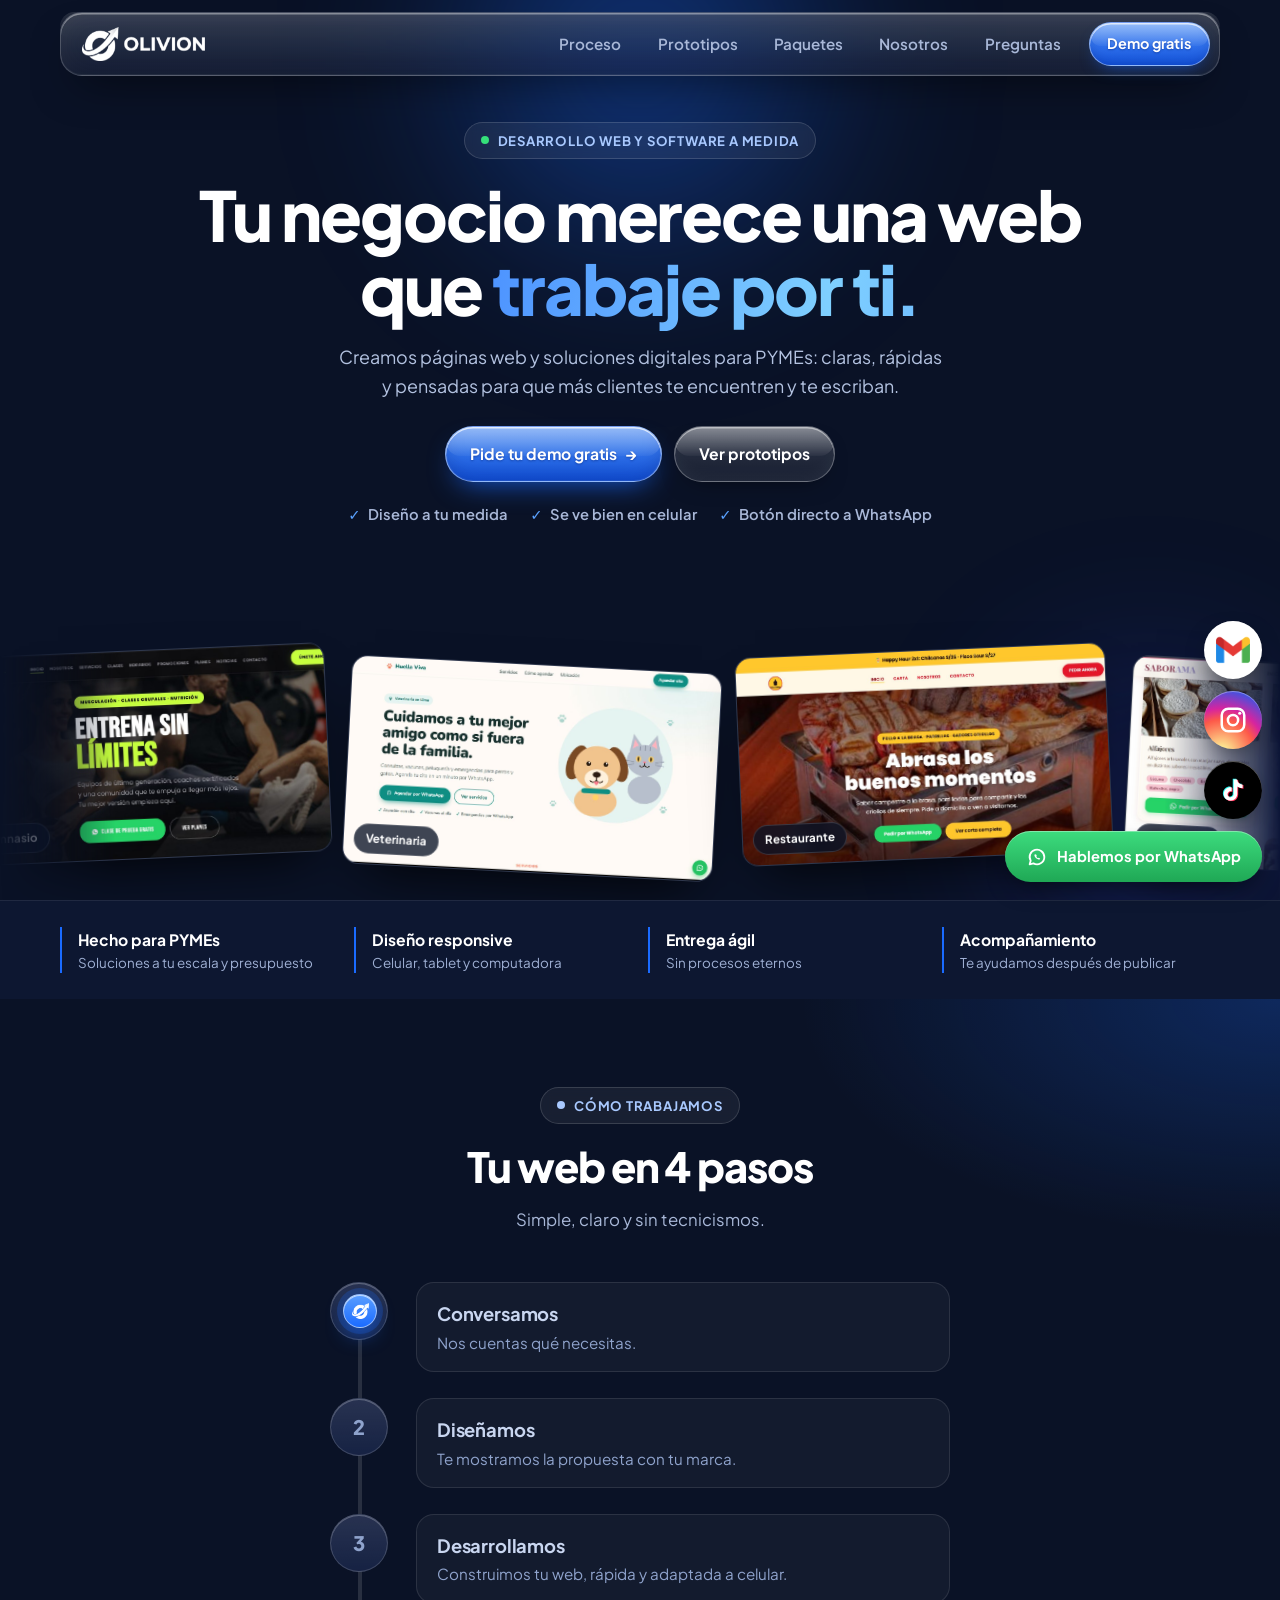
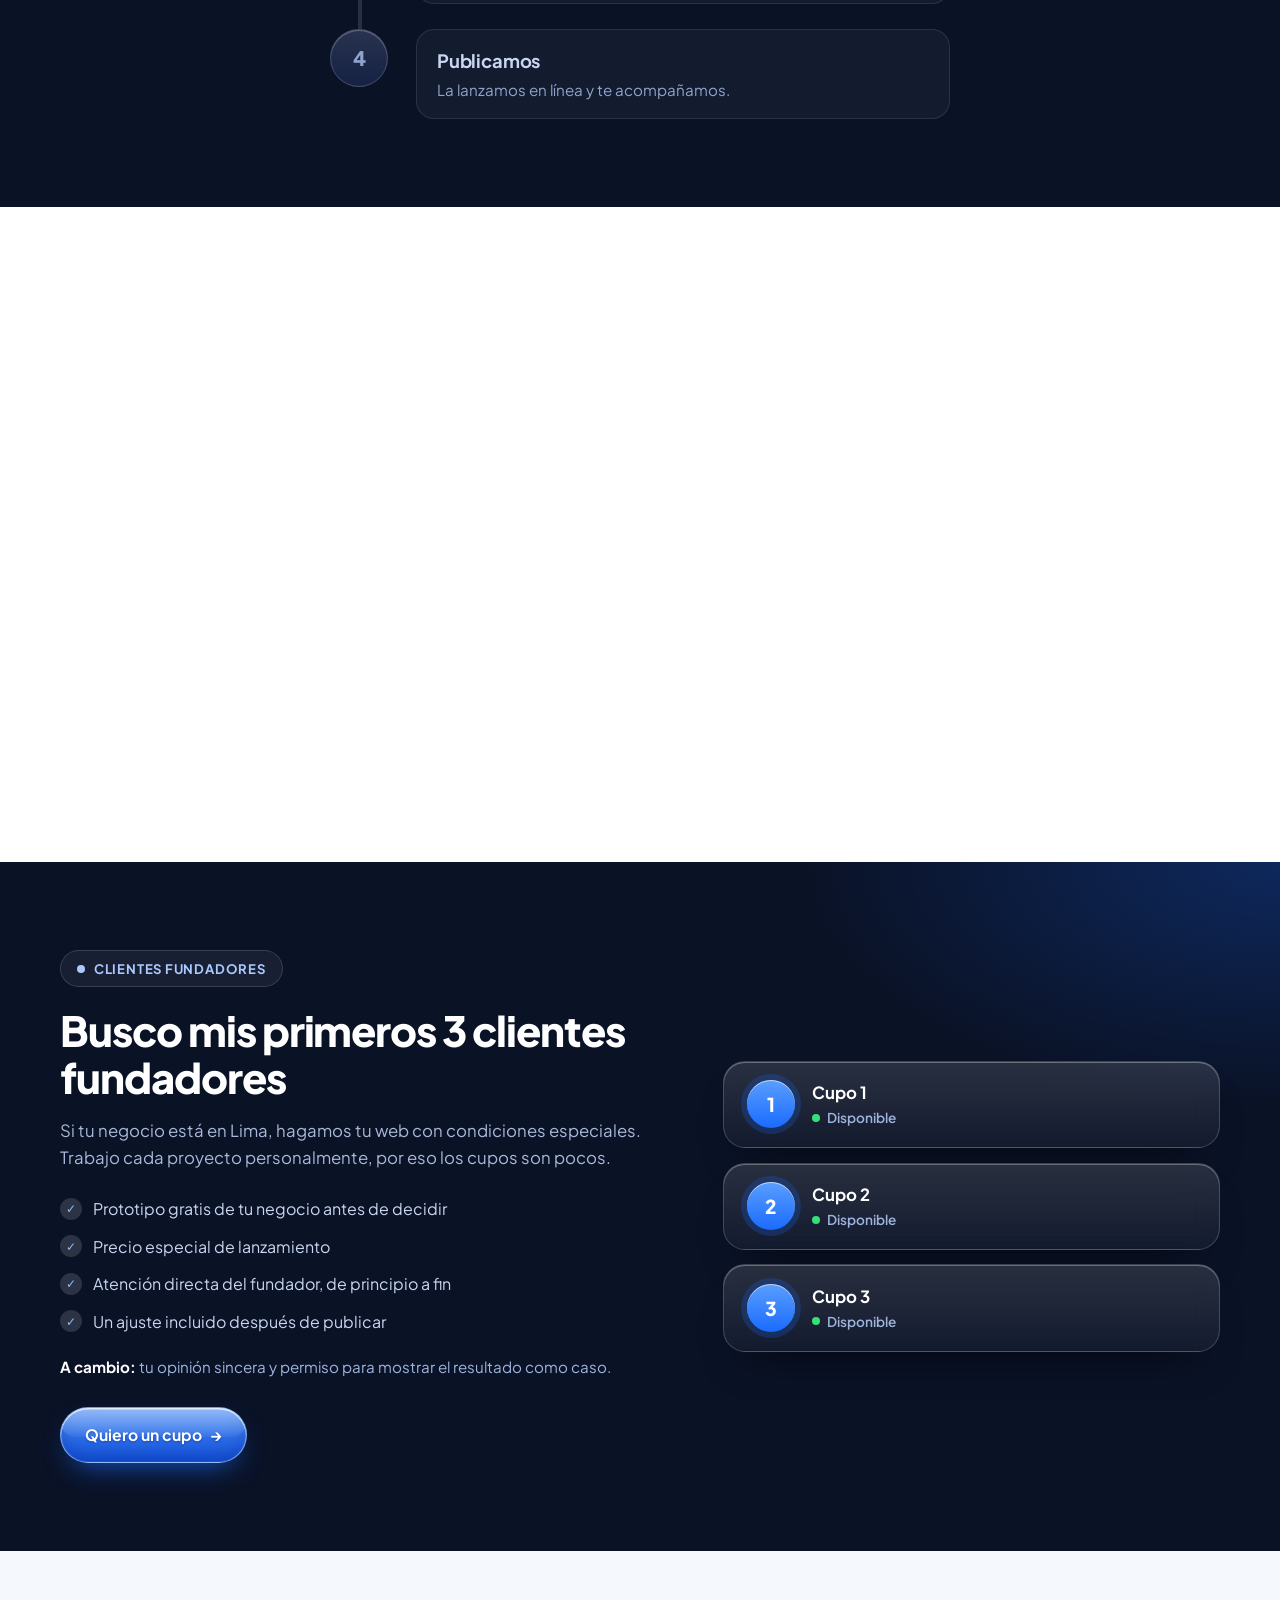
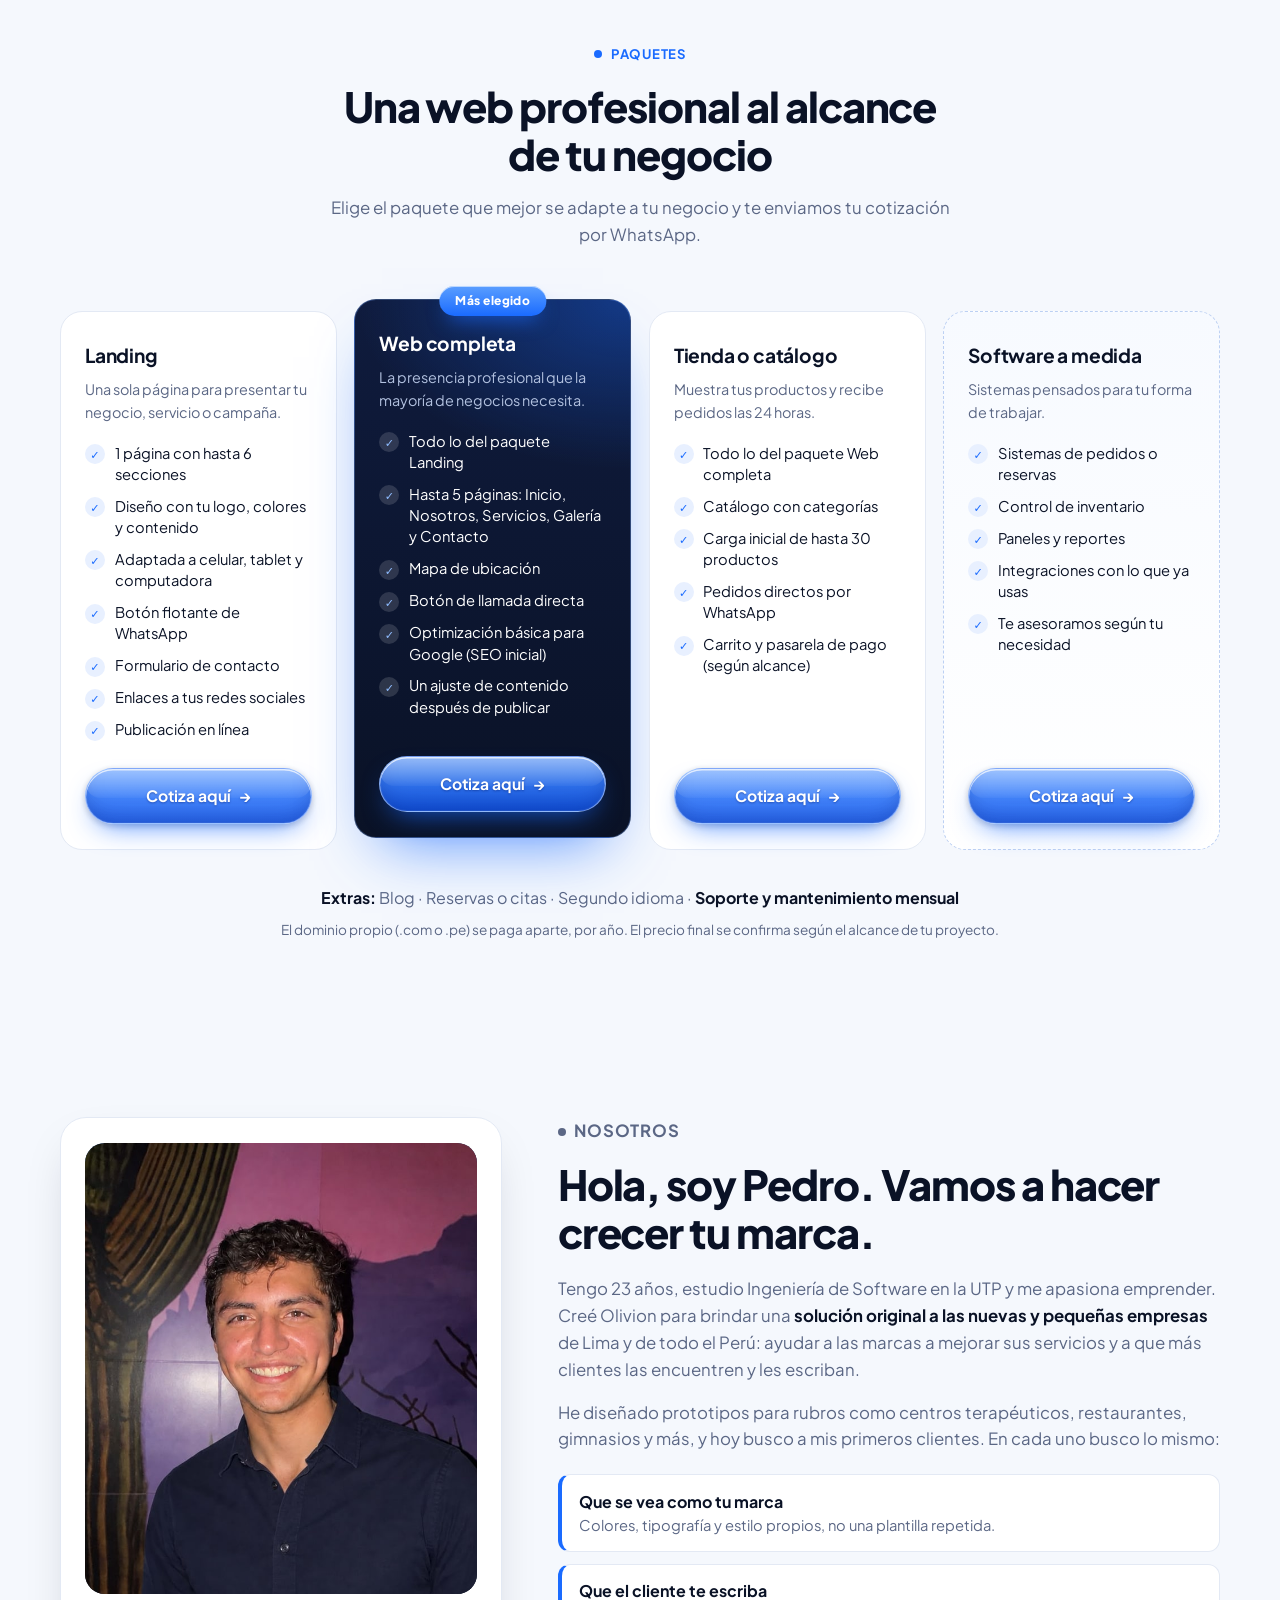
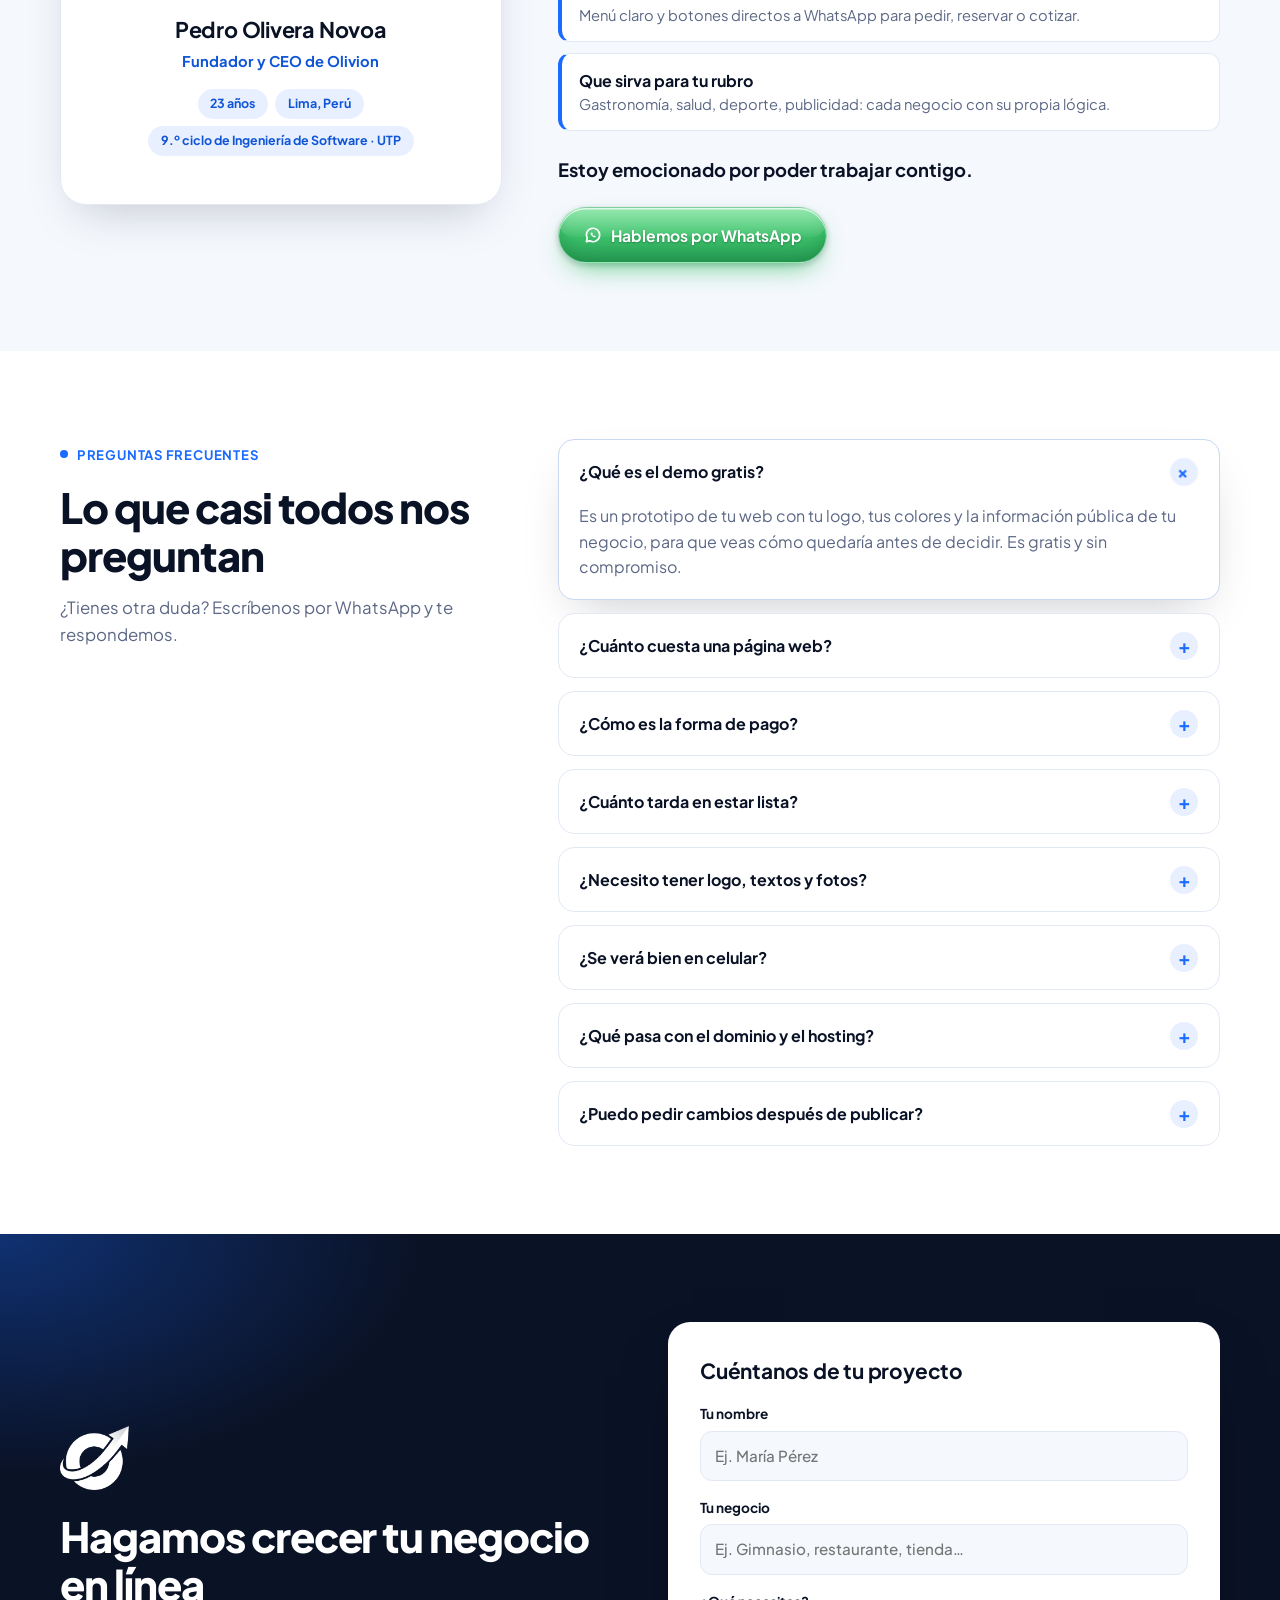
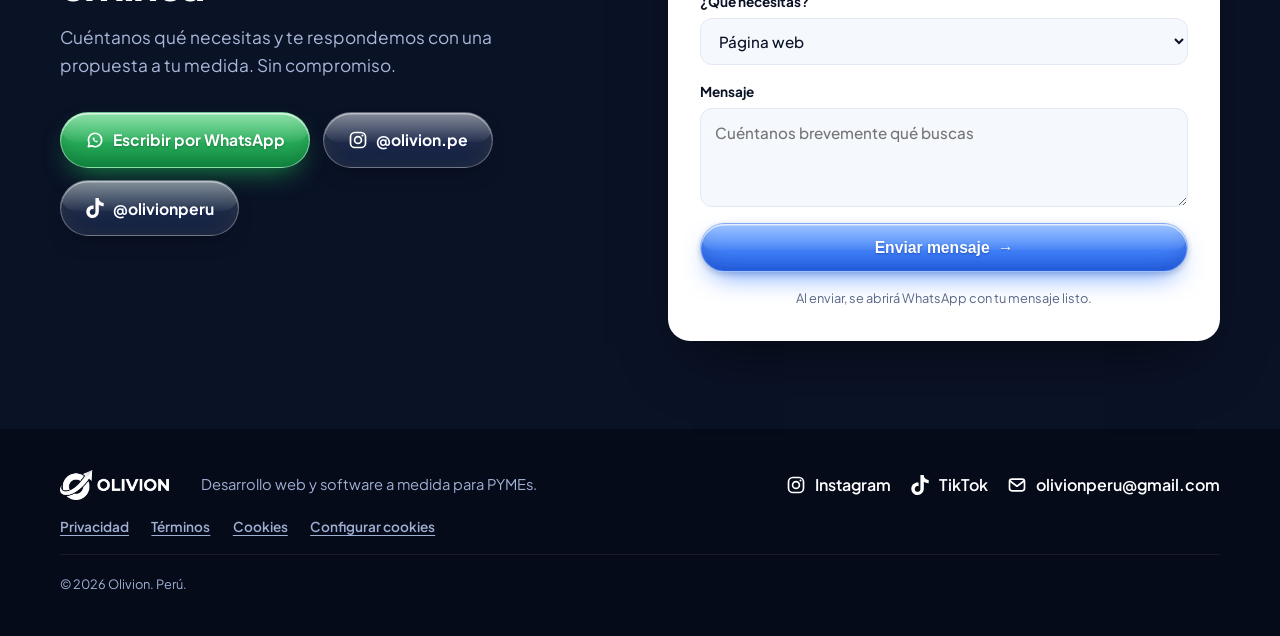
==== index.html @ f4558fa3 "Prepara migracion a Cloudflare Pages: dominio olivionperu.com, politicas legales, headers de segurid" ====
<!DOCTYPE html>
<html lang="es">
<head>
<meta charset="utf-8">
<meta name="viewport" content="width=device-width, initial-scale=1">
<title>Olivion | Desarrollo web y software a medida para PYMEs</title>
<meta name="description" content="Creamos páginas web y software a medida para PYMEs en Perú. Soluciones digitales eficientes para impulsar tu negocio.">
<meta name="theme-color" content="#0a1226">
<meta property="og:title" content="Olivion | Tu negocio merece una web que trabaje por ti">
<meta property="og:description" content="Desarrollo web y software a medida para PYMEs. Lima, Perú.">
<meta property="og:type" content="website">
<meta property="og:site_name" content="Olivion">
<meta property="og:locale" content="es_PE">
<meta property="og:url" content="https://olivionperu.com/">
<meta property="og:image" content="https://olivionperu.com/img/og-image.jpg">
<meta property="og:image:type" content="image/jpeg">
<meta property="og:image:width" content="1200">
<meta property="og:image:height" content="630">
<meta property="og:image:alt" content="Olivion: tu negocio merece una web que trabaje por ti">
<meta name="twitter:card" content="summary_large_image">
<meta name="twitter:title" content="Olivion | Tu negocio merece una web que trabaje por ti">
<meta name="twitter:description" content="Desarrollo web y software a medida para PYMEs. Lima, Perú.">
<meta name="twitter:image" content="https://olivionperu.com/img/og-image.jpg">
<link rel="canonical" href="https://olivionperu.com/">
<link rel="icon" type="image/png" href="favicon.png">
<link rel="preconnect" href="https://fonts.googleapis.com">
<link rel="preconnect" href="https://fonts.gstatic.com" crossorigin>
<link href="https://fonts.googleapis.com/css2?family=Plus+Jakarta+Sans:wght@400;500;600;700;800&display=swap" rel="stylesheet">
<link rel="stylesheet" href="styles.css">
<script type="application/ld+json">{"@context":"https://schema.org","@type":"ProfessionalService","name":"Olivion","url":"https://olivionperu.com/","logo":"https://olivionperu.com/img/logo-light.png","image":"https://olivionperu.com/img/og-image.jpg","description":"Desarrollo web y software a medida para PYMEs en Perú.","email":"olivionperu@gmail.com","telephone":"+51948448130","address":{"@type":"PostalAddress","addressLocality":"Lima","addressCountry":"PE"},"areaServed":{"@type":"Country","name":"Perú"},"sameAs":["https://www.instagram.com/olivion.pe/","https://www.tiktok.com/@olivionperu"]}</script>
</head>
<body>
<svg width="0" height="0" style="position:absolute" aria-hidden="true" focusable="false">
  <symbol id="i-ig" viewBox="0 0 24 24"><rect x="3" y="3" width="18" height="18" rx="5.2" fill="none" stroke="currentColor" stroke-width="2"/><circle cx="12" cy="12" r="4.1" fill="none" stroke="currentColor" stroke-width="2"/><circle cx="17.4" cy="6.6" r="1.25" fill="currentColor"/></symbol>
  <symbol id="i-tt" viewBox="0 0 24 24"><path fill="currentColor" d="M12.53.02c1.31-.02 2.61-.01 3.91-.02.08 1.53.63 3.09 1.75 4.17 1.12 1.11 2.7 1.62 4.24 1.79v4.03c-1.44-.05-2.89-.35-4.2-.97-.57-.26-1.1-.59-1.62-.93-.01 2.92.01 5.84-.02 8.75-.08 1.4-.54 2.79-1.35 3.94-1.31 1.92-3.58 3.17-5.91 3.21-1.43.08-2.86-.31-4.08-1.03-2.02-1.19-3.44-3.37-3.65-5.71-.02-.5-.03-1-.01-1.49.18-1.9 1.12-3.72 2.58-4.96 1.66-1.44 3.98-2.13 6.15-1.72.02 1.48-.04 2.96-.04 4.44-.99-.32-2.15-.23-3.02.37-.63.41-1.11 1.04-1.36 1.75-.21.51-.15 1.07-.14 1.61.24 1.64 1.82 3.02 3.5 2.87 1.12-.01 2.19-.66 2.77-1.61.19-.33.4-.67.41-1.06.1-1.79.06-3.57.07-5.36.01-4.03-.01-8.05.02-12.07z"/></symbol>
  <symbol id="i-mail" viewBox="0 0 24 24"><rect x="3" y="5" width="18" height="14" rx="3" fill="none" stroke="currentColor" stroke-width="2"/><path d="m4 7.5 8 6 8-6" fill="none" stroke="currentColor" stroke-width="2" stroke-linecap="round" stroke-linejoin="round"/></symbol>
  <symbol id="i-wa" viewBox="0 0 24 24"><path d="M20 12a8 8 0 0 1-11.9 7L4 20l1.1-4A8 8 0 1 1 20 12z" fill="none" stroke="currentColor" stroke-width="2" stroke-linejoin="round"/><path d="M9 9.5c.3 2.6 2.4 4.9 5.5 5.5l1-1.4-1.8-.9-.7.6a4 4 0 0 1-1.8-1.8l.6-.7-.9-1.8z" fill="currentColor"/></symbol>
</svg>


<header class="nav" id="top">
  <div class="wrap nav__in">
    <a href="#top" class="brand" aria-label="Olivion, inicio"><img src="img/logo-h-light.png" alt="Olivion" height="34"></a>
    <nav class="menu" id="menu" aria-label="Principal">
      <a href="#proceso">Proceso</a>
      <a href="#trabajos">Prototipos</a>
      <a href="#paquetes">Paquetes</a>
      <a href="#nosotros">Nosotros</a>
      <a href="#preguntas">Preguntas</a>
      <a href="#contacto" class="btn btn--sm menu__cta" data-demo target="_blank" rel="noopener">Demo gratis</a>
    </nav>
    <button class="burger" id="burger" aria-label="Abrir menú" aria-expanded="false" aria-controls="menu"><span></span><span></span></button>
  </div>
</header>

<main>
<!-- HERO -->
<section class="hero" id="hero">
  <div class="hero__bg" aria-hidden="true"><span class="orb o1"></span><span class="orb o2"></span><span class="spot"></span></div>

  <div class="wrap hero__c">
    <p class="eyebrow eyebrow--l"><span class="dot dot--live"></span>Desarrollo web y software a medida</p>
    <h1>Tu negocio merece una web que <em>trabaje por ti.</em></h1>
    <p class="lead">Creamos páginas web y soluciones digitales para PYMEs: claras, rápidas y pensadas para que más clientes te encuentren y te escriban.</p>
    <div class="hero__cta">
      <a href="#contacto" class="btn" data-demo target="_blank" rel="noopener">Pide tu demo gratis <span aria-hidden="true">→</span></a>
      <a href="#trabajos" class="btn btn--ghost">Ver prototipos</a>
    </div>
    <ul class="ticks">
      <li>Diseño a tu medida</li>
      <li>Se ve bien en celular</li>
      <li>Botón directo a WhatsApp</li>
    </ul>
  </div>

  <!-- CARRUSEL DE PROYECTOS
       Para agregar un proyecto real, copia una <figure class="mq__card"> y pon dentro tu captura:
       <figure class="mq__card"><img src="img/proyecto-nombre.jpg" alt="Nombre del cliente"></figure>
       Se repite solo en bucle; no hace falta duplicar nada. -->
  <div class="mq" role="region" aria-label="Prototipos por rubro">
    <div class="mq__track" id="mq">
      <div class="mq__set">
        <figure class="mq__card"><img src="img/proyecto-gimnasio.jpg" alt="Web de un gimnasio con clases y planes"><figcaption>Gimnasio</figcaption></figure>
        <figure class="mq__card"><img src="img/proyecto-veterinaria.jpg" alt="Prototipo de web para una veterinaria" width="1280" height="720"><figcaption>Veterinaria</figcaption></figure>
        <figure class="mq__card"><img src="img/proyecto-restaurante.jpg" alt="Web de una pollería y parrilla"><figcaption>Restaurante</figcaption></figure>
        <figure class="mq__card"><img src="img/proyecto-reposteria.jpg" alt="Web de una repostería con pedidos por WhatsApp"><figcaption>Repostería</figcaption></figure>
        <figure class="mq__card"><img src="img/proyecto-centro-terapeutico.jpg" alt="Web de un centro terapéutico infantil"><figcaption>Centro terapéutico</figcaption></figure>
        <figure class="mq__card"><img src="img/proyecto-publicidad.jpg" alt="Web de una empresa de publicidad exterior"><figcaption>Publicidad</figcaption></figure>
      </div>
    </div>
  </div>
</section>

<!-- FRANJA -->
<section class="strip" aria-label="Por qué elegirnos">
  <div class="wrap strip__in">
    <div><strong>Hecho para PYMEs</strong><span>Soluciones a tu escala y presupuesto</span></div>
    <div><strong>Diseño responsive</strong><span>Celular, tablet y computadora</span></div>
    <div><strong>Entrega ágil</strong><span>Sin procesos eternos</span></div>
    <div><strong>Acompañamiento</strong><span>Te ayudamos después de publicar</span></div>
  </div>
</section>

<!-- PROCESO -->
<section class="sec sec--dark" id="proceso">
  <div class="wrap">
    <div class="sec__head sec__head--c">
      <p class="eyebrow eyebrow--l"><span class="dot"></span>Cómo trabajamos</p>
      <h2>Tu web en 4 pasos</h2>
      <p class="muted">Simple, claro y sin tecnicismos.</p>
    </div>

    <div class="path" id="path">
      <div class="path__line" aria-hidden="true">
        <i class="path__fill"></i>
        <span class="path__runner"><img src="img/icon-light.png" alt=""></span>
      </div>
      <ol class="path__steps">
        <li class="step">
          <span class="step__node">1</span>
          <div class="step__card"><h3>Conversamos</h3><p>Nos cuentas qué necesitas.</p></div>
        </li>
        <li class="step">
          <span class="step__node">2</span>
          <div class="step__card"><h3>Diseñamos</h3><p>Te mostramos la propuesta con tu marca.</p></div>
        </li>
        <li class="step">
          <span class="step__node">3</span>
          <div class="step__card"><h3>Desarrollamos</h3><p>Construimos tu web, rápida y adaptada a celular.</p></div>
        </li>
        <li class="step">
          <span class="step__node">4</span>
          <div class="step__card"><h3>Publicamos</h3><p>La lanzamos en línea y te acompañamos.</p></div>
        </li>
      </ol>
    </div>
  </div>
</section>

<!-- DISEÑOS -->
<section class="sec" id="trabajos">
  <div class="wrap work">
    <div class="work__copy">
      <p class="eyebrow"><span class="dot"></span>Prototipos por rubro</p>
      <h2>Mira cómo se vería tu negocio en línea</h2>
      <p class="muted">Estos son prototipos que diseñé para mostrar lo que puedo hacer en cada rubro. ¿Quieres uno con tu propio negocio? Te lo armo gratis, con tu logo y tus colores, y sin compromiso.</p>
      <ul class="check">
        <li>Gimnasios y centros deportivos</li>
        <li>Restaurantes y cafeterías</li>
        <li>Negocios de servicios y empresas locales</li>
      </ul>
      <a href="#contacto" class="btn" data-demo target="_blank" rel="noopener">Pide tu demo gratis <span aria-hidden="true">→</span></a>
      <p class="note">Prototipos de demostración.</p>
    </div>
    <figure class="work__img">
      <img src="img/demo-gym.jpg" alt="Ejemplo de diseño de página web para un gimnasio, en computadora y celular" loading="lazy">
    </figure>
  </div>
</section>

<!-- CLIENTES FUNDADORES -->
<section class="sec sec--dark" id="fundadores">
  <div class="wrap fund">
    <div class="fund__copy">
      <p class="eyebrow eyebrow--l"><span class="dot"></span>Clientes fundadores</p>
      <h2>Busco mis primeros 3 clientes fundadores</h2>
      <p class="muted">Si tu negocio está en Lima, hagamos tu web con condiciones especiales. Trabajo cada proyecto personalmente, por eso los cupos son pocos.</p>
      <ul class="fund__list">
        <li>Prototipo gratis de tu negocio antes de decidir</li>
        <li>Precio especial de lanzamiento</li>
        <li>Atención directa del fundador, de principio a fin</li>
        <li>Un ajuste incluido después de publicar</li>
      </ul>
      <p class="fund__give"><b>A cambio:</b> tu opinión sincera y permiso para mostrar el resultado como caso.</p>
      <a class="btn" data-fund href="#contacto" target="_blank" rel="noopener">Quiero un cupo <span aria-hidden="true">→</span></a>
    </div>

    <div class="fund__slots" aria-label="Cupos de cliente fundador">
      <div class="slot"><span>1</span><div><b>Cupo 1</b><small><i class="live"></i>Disponible</small></div></div>
      <div class="slot"><span>2</span><div><b>Cupo 2</b><small><i class="live"></i>Disponible</small></div></div>
      <div class="slot"><span>3</span><div><b>Cupo 3</b><small><i class="live"></i>Disponible</small></div></div>
    </div>
  </div>
</section>

<!-- PAQUETES -->
<section class="sec sec--soft" id="paquetes">
  <div class="wrap">
    <div class="sec__head sec__head--c">
      <p class="eyebrow"><span class="dot"></span>Paquetes</p>
      <h2>Una web profesional al alcance de tu negocio</h2>
      <p class="muted">Elige el paquete que mejor se adapte a tu negocio y te enviamos tu cotización por WhatsApp.</p>
    </div>

    <div class="plans">
      <article class="plan">
        <h3>Landing</h3>
        <p class="plan__for">Una sola página para presentar tu negocio, servicio o campaña.</p>
        <ul class="plan__list">
          <li>1 página con hasta 6 secciones</li>
          <li>Diseño con tu logo, colores y contenido</li>
          <li>Adaptada a celular, tablet y computadora</li>
          <li>Botón flotante de WhatsApp</li>
          <li>Formulario de contacto</li>
          <li>Enlaces a tus redes sociales</li>
          <li>Publicación en línea</li>
        </ul>
        <a class="btn" data-plan="Landing" href="#contacto" target="_blank" rel="noopener">Cotiza aquí <span aria-hidden="true">→</span></a>
      </article>

      <article class="plan plan--hot">
        <span class="plan__badge">Más elegido</span>
        <h3>Web completa</h3>
        <p class="plan__for">La presencia profesional que la mayoría de negocios necesita.</p>
        <ul class="plan__list">
          <li>Todo lo del paquete Landing</li>
          <li>Hasta 5 páginas: Inicio, Nosotros, Servicios, Galería y Contacto</li>
          <li>Mapa de ubicación</li>
          <li>Botón de llamada directa</li>
          <li>Optimización básica para Google (SEO inicial)</li>
          <li>Un ajuste de contenido después de publicar</li>
        </ul>
        <a class="btn" data-plan="Web completa" href="#contacto" target="_blank" rel="noopener">Cotiza aquí <span aria-hidden="true">→</span></a>
      </article>

      <article class="plan">
        <h3>Tienda o catálogo</h3>
        <p class="plan__for">Muestra tus productos y recibe pedidos las 24 horas.</p>
        <ul class="plan__list">
          <li>Todo lo del paquete Web completa</li>
          <li>Catálogo con categorías</li>
          <li>Carga inicial de hasta 30 productos</li>
          <li>Pedidos directos por WhatsApp</li>
          <li>Carrito y pasarela de pago (según alcance)</li>
        </ul>
        <a class="btn" data-plan="Tienda o catálogo" href="#contacto" target="_blank" rel="noopener">Cotiza aquí <span aria-hidden="true">→</span></a>
      </article>

      <article class="plan plan--custom">
        <h3>Software a medida</h3>
        <p class="plan__for">Sistemas pensados para tu forma de trabajar.</p>
        <ul class="plan__list">
          <li>Sistemas de pedidos o reservas</li>
          <li>Control de inventario</li>
          <li>Paneles y reportes</li>
          <li>Integraciones con lo que ya usas</li>
          <li>Te asesoramos según tu necesidad</li>
        </ul>
        <a class="btn" data-plan="Software a medida" href="#contacto" target="_blank" rel="noopener">Cotiza aquí <span aria-hidden="true">→</span></a>
      </article>
    </div>

    <div class="plans__extra">
      <p><b>Extras:</b> Blog · Reservas o citas · Segundo idioma · <b>Soporte y mantenimiento mensual</b></p>
      <p class="plans__note">El dominio propio (.com o .pe) se paga aparte, por año. El precio final se confirma según el alcance de tu proyecto.</p>
    </div>
  </div>
</section>

<!-- NOSOTROS -->
<section class="sec sec--soft" id="nosotros">
  <div class="wrap founder-wrap">
    <aside class="founder">
      <div class="founder__photo">
        <span aria-hidden="true">PO</span>
        <!-- Para poner tu foto: guarda una imagen como img/pedro.jpg (vertical, de 800x1000 px aprox.) y aparecerá sola -->
        <img src="img/pedro.jpg" alt="Pedro Olivera Novoa, fundador de Olivion" onerror="this.remove()">
      </div>
      <h3>Pedro Olivera Novoa</h3>
      <p class="founder__role">Fundador y CEO de Olivion</p>
      <ul class="founder__tags">
        <li>23 años</li>
        <li>Lima, Perú</li>
        <li>9.º ciclo de Ingeniería de Software · UTP</li>
      </ul>
    </aside>

    <div class="founder__story">
      <p class="eyebrow"><span class="dot"></span>Nosotros</p>
      <h2>Hola, soy Pedro. Vamos a hacer crecer tu marca.</h2>
      <p>Tengo 23 años, estudio Ingeniería de Software en la UTP y me apasiona emprender. Creé Olivion para brindar una <strong>solución original a las nuevas y pequeñas empresas</strong> de Lima y de todo el Perú: ayudar a las marcas a mejorar sus servicios y a que más clientes las encuentren y les escriban.</p>
      <p>He diseñado prototipos para rubros como centros terapéuticos, restaurantes, gimnasios y más, y hoy busco a mis primeros clientes. En cada uno busco lo mismo:</p>
      <ul class="traits">
        <li><b>Que se vea como tu marca</b><span>Colores, tipografía y estilo propios, no una plantilla repetida.</span></li>
        <li><b>Que el cliente te escriba</b><span>Menú claro y botones directos a WhatsApp para pedir, reservar o cotizar.</span></li>
        <li><b>Que sirva para tu rubro</b><span>Gastronomía, salud, deporte, publicidad: cada negocio con su propia lógica.</span></li>
      </ul>
      <p class="founder__hi">Estoy emocionado por poder trabajar contigo.</p>
      <a data-contact class="btn btn--wa" href="https://ig.me/m/olivion.pe" target="_blank" rel="noopener"><svg class="sico" aria-hidden="true"><use href="#i-wa"/></svg>Hablemos por WhatsApp</a>
    </div>
  </div>
</section>

<!-- PREGUNTAS -->
<section class="sec" id="preguntas">
  <div class="wrap faq">
    <div class="faq__head">
      <p class="eyebrow"><span class="dot"></span>Preguntas frecuentes</p>
      <h2>Lo que casi todos nos preguntan</h2>
      <p class="muted">¿Tienes otra duda? Escríbenos por WhatsApp y te respondemos.</p>
    </div>
    <div class="faq__list">
      <details class="faq__item" name="faq" open>
        <summary>¿Qué es el demo gratis?</summary>
        <p>Es un prototipo de tu web con tu logo, tus colores y la información pública de tu negocio, para que veas cómo quedaría antes de decidir. Es gratis y sin compromiso.</p>
      </details>
      <details class="faq__item" name="faq">
        <summary>¿Cuánto cuesta una página web?</summary>
        <p>Depende de lo que necesites: una landing, una web completa, una tienda o un sistema a medida. Mira los paquetes de arriba o escríbenos y te enviamos una propuesta a tu medida.</p>
      </details>
      <details class="faq__item" name="faq">
        <summary>¿Cómo es la forma de pago?</summary>
        <p>Trabajamos con un pago del 50% al empezar el proyecto y el 50% restante al entregarlo. Así ambos tenemos claridad desde el inicio.</p>
      </details>
      <details class="faq__item" name="faq">
        <summary>¿Cuánto tarda en estar lista?</summary>
        <p>Una landing es más rápida que una web completa o un sistema a medida. Cuando cotizamos te damos un plazo concreto para tu proyecto.</p>
      </details>
      <details class="faq__item" name="faq">
        <summary>¿Necesito tener logo, textos y fotos?</summary>
        <p>Si ya los tienes, los usamos y la web sale con tu identidad. Si te falta algo, lo conversamos y te orientamos para ordenar tu contenido.</p>
      </details>
      <details class="faq__item" name="faq">
        <summary>¿Se verá bien en celular?</summary>
        <p>Sí. Todas nuestras páginas se adaptan a celular, tablet y computadora, y llevan un botón directo a tu WhatsApp.</p>
      </details>
      <details class="faq__item" name="faq">
        <summary>¿Qué pasa con el dominio y el hosting?</summary>
        <p>Te asesoramos para elegir la dirección web de tu negocio y dónde publicarla, según tu presupuesto. Lo definimos juntos antes de empezar.</p>
      </details>
      <details class="faq__item" name="faq">
        <summary>¿Puedo pedir cambios después de publicar?</summary>
        <p>Sí. Ofrecemos soporte y mantenimiento para hacer ajustes, mejoras y mantener tu web actualizada.</p>
      </details>
    </div>
  </div>
</section>

<!-- CONTACTO -->
<section class="cta" id="contacto">
  <div class="wrap cta__in">
    <div class="cta__copy">
      <img class="cta__ico" src="img/icon-light.png" alt="" height="64">
      <h2>Hagamos crecer tu negocio en línea</h2>
      <p>Cuéntanos qué necesitas y te respondemos con una propuesta a tu medida. Sin compromiso.</p>
      <div class="cta__links">
        <a data-contact href="https://ig.me/m/olivion.pe" target="_blank" rel="noopener" class="btn btn--wa"><svg class="sico" aria-hidden="true"><use href="#i-wa"/></svg>Escribir por WhatsApp</a>
        <a href="https://www.instagram.com/olivion.pe/" target="_blank" rel="noopener" class="btn btn--line"><svg class="sico" aria-hidden="true"><use href="#i-ig"/></svg>@olivion.pe</a>
        <a href="https://www.tiktok.com/@olivionperu" target="_blank" rel="noopener" class="btn btn--line"><svg class="sico" aria-hidden="true"><use href="#i-tt"/></svg>@olivionperu</a>
      </div>
    </div>
    <form class="form" id="form" novalidate>
      <h3>Cuéntanos de tu proyecto</h3>
      <label>Tu nombre<input name="nombre" type="text" autocomplete="name" required placeholder="Ej. María Pérez"></label>
      <label>Tu negocio<input name="negocio" type="text" placeholder="Ej. Gimnasio, restaurante, tienda…"></label>
      <label>¿Qué necesitas?
        <select name="servicio">
          <option>Página web</option>
          <option>Tienda online</option>
          <option>Software a medida</option>
          <option>Aún no lo sé, necesito asesoría</option>
        </select>
      </label>
      <label>Mensaje<textarea name="mensaje" rows="3" placeholder="Cuéntanos brevemente qué buscas"></textarea></label>
      <button class="btn btn--full" type="submit">Enviar mensaje <span aria-hidden="true">→</span></button>
      <p class="hint" id="hint">Al enviar, se abrirá WhatsApp con tu mensaje listo.</p>
    </form>
  </div>
</section>
</main>

<footer class="foot">
  <div class="wrap foot__in">
    <img src="img/logo-h-light.png" alt="Olivion" height="34">
    <p>Desarrollo web y software a medida para PYMEs.</p>
    <div class="foot__social"><a href="https://www.instagram.com/olivion.pe/" target="_blank" rel="noopener"><svg class="sico" aria-hidden="true"><use href="#i-ig"/></svg>Instagram</a><a href="https://www.tiktok.com/@olivionperu" target="_blank" rel="noopener"><svg class="sico" aria-hidden="true"><use href="#i-tt"/></svg>TikTok</a><a href="mailto:olivionperu@gmail.com"><svg class="sico" aria-hidden="true"><use href="#i-mail"/></svg>olivionperu@gmail.com</a></div>
    <nav class="foot__legal" aria-label="Legal"><a href="/privacidad">Privacidad</a><a href="/terminos">Términos</a><a href="/cookies">Cookies</a><button type="button" data-cookies>Configurar cookies</button></nav>
    <small>© <span id="year">2026</span> Olivion. Perú.</small>
  </div>
</footer>

<nav class="stack" aria-label="Contacto y redes sociales">
  <a class="stack__a stack__a--gm" href="mailto:olivionperu@gmail.com" aria-label="Gmail: olivionperu@gmail.com" title="olivionperu@gmail.com" data-cursor><img class="sk" src="img/gmail.png" alt="" width="36" height="36"></a>
  <a class="stack__a stack__a--ig" href="https://www.instagram.com/olivion.pe/" target="_blank" rel="noopener" aria-label="Instagram @olivion.pe" title="Instagram" data-cursor><svg class="sk" aria-hidden="true"><use href="#i-ig"/></svg></a>
  <a class="stack__a stack__a--tt" href="https://www.tiktok.com/@olivionperu" target="_blank" rel="noopener" aria-label="TikTok @olivionperu" title="TikTok" data-cursor><svg class="sk" viewBox="0 0 24 24" aria-hidden="true"><g transform="translate(3.5 3.3) scale(.72)"><use href="#i-tt" x="-1" y="-.7" style="color:#25f4ee"/><use href="#i-tt" x="1" y=".7" style="color:#fe2c55"/><use href="#i-tt" style="color:#fff"/></g></svg></a>
  <a data-contact class="stack__cta" href="https://ig.me/m/olivion.pe" target="_blank" rel="noopener" data-cursor><svg class="sk" aria-hidden="true"><use href="#i-wa"/></svg>Hablemos por WhatsApp</a>
</nav>

<div class="cursor-ring" aria-hidden="true"></div>
<div class="cursor-dot" aria-hidden="true"></div>

<script src="analytics.js"></script>
<script src="script.js"></script>
</body>
</html>
---- styles.css ----
:root{
  --ink:#0a1226; --ink2:#111c3a; --blue:#1a6bff; --blue-d:#0f55d6; --sky:#e8f0ff;
  --bg:#ffffff; --soft:#f5f8fd; --line:#e3e9f4; --muted:#5b6785; --wa:#1fb855;
  --r:18px; --shadow:0 20px 50px -20px rgba(10,18,38,.25);
}
*{box-sizing:border-box;margin:0;padding:0}
html{scroll-behavior:smooth;scroll-padding-top:76px}
body{font-family:'Plus Jakarta Sans',system-ui,-apple-system,Segoe UI,sans-serif;color:var(--ink);background:var(--bg);line-height:1.6;-webkit-font-smoothing:antialiased}
img{max-width:100%;display:block}
a{color:inherit;text-decoration:none}
ul,ol{list-style:none}
.wrap{width:min(1160px,100% - 32px);margin-inline:auto}

/* buttons */
.btn{display:inline-flex;align-items:center;gap:.5rem;justify-content:center;background:var(--blue);color:#fff;font-weight:700;font-size:.98rem;padding:.9rem 1.5rem;border-radius:999px;border:0;cursor:pointer;transition:transform .2s,background .2s,box-shadow .2s;box-shadow:0 10px 24px -10px rgba(26,107,255,.7)}
.btn:hover{background:var(--blue-d);transform:translateY(-2px)}
.btn--sm{padding:.6rem 1.1rem;font-size:.9rem;box-shadow:none}
.btn--ghost{background:transparent;color:var(--ink);border:1.5px solid var(--line);box-shadow:none}
.btn--ghost:hover{background:var(--soft);border-color:var(--ink)}
.btn--wa{background:var(--wa);box-shadow:0 10px 24px -10px rgba(31,184,85,.7)}
.btn--wa:hover{background:#17a049}
.btn--line{background:transparent;border:1.5px solid rgba(255,255,255,.35);box-shadow:none}
.btn--line:hover{background:rgba(255,255,255,.1)}
.btn--full{width:100%}
:focus-visible{outline:3px solid var(--blue);outline-offset:3px}

/* nav */
.nav{position:sticky;top:0;z-index:50;background:rgba(10,18,38,.96);backdrop-filter:saturate(180%) blur(14px);border-bottom:1px solid rgba(255,255,255,.08)}
.nav__in{display:flex;align-items:center;justify-content:space-between;height:68px}
.brand img{height:34px;width:auto}
.menu{display:flex;align-items:center;gap:1.8rem;font-weight:600;font-size:.95rem}
.menu a:not(.btn){color:#a9b8d8;transition:color .2s}
.menu a:not(.btn):hover{color:#fff}
.burger{display:none;background:none;border:0;width:44px;height:44px;cursor:pointer;position:relative}
.burger span{position:absolute;left:11px;right:11px;height:2px;background:#fff;border-radius:2px;transition:.25s}
.burger span:first-child{top:18px}.burger span:last-child{top:26px}
.burger[aria-expanded="true"] span:first-child{top:22px;transform:rotate(45deg)}
.burger[aria-expanded="true"] span:last-child{top:22px;transform:rotate(-45deg)}

/* hero */
.hero{position:relative;overflow:hidden;background:var(--ink);color:#fff;isolation:isolate;display:flex;flex-direction:column;min-height:min(880px,calc(100svh - 68px))}
.hero__bg{position:absolute;inset:0;z-index:-1;overflow:hidden}
.orb{position:absolute;border-radius:50%;filter:blur(80px);opacity:.5;will-change:transform}
.o1{width:560px;height:560px;background:radial-gradient(circle,#1a6bff,transparent 65%);top:-220px;left:50%;margin-left:-280px;animation:drift1 16s ease-in-out infinite}
.o2{width:420px;height:420px;background:radial-gradient(circle,#3a4dff,transparent 65%);bottom:-120px;right:-80px;opacity:.35;animation:drift2 19s ease-in-out infinite}
@keyframes drift1{50%{transform:translate(-70px,40px) scale(1.12)}}
@keyframes drift2{50%{transform:translate(-60px,-40px) scale(1.15)}}

.hero__c{display:flex;flex-direction:column;align-items:center;text-align:center;padding:3rem 0 .5rem}
.eyebrow{display:inline-flex;align-items:center;gap:.55rem;font-size:.82rem;font-weight:700;letter-spacing:.06em;text-transform:uppercase;color:var(--blue);margin-bottom:1.2rem}
.eyebrow--l{color:#a9c9ff;background:rgba(255,255,255,.06);border:1px solid rgba(255,255,255,.14);padding:.45rem 1rem;border-radius:99px;backdrop-filter:blur(6px)}
.dot{width:8px;height:8px;border-radius:50%;background:currentColor}
.dot--live{background:#35e07a;box-shadow:0 0 0 0 rgba(53,224,122,.6);animation:ping 2s infinite}
@keyframes ping{70%{box-shadow:0 0 0 10px rgba(53,224,122,0)}100%{box-shadow:0 0 0 0 rgba(53,224,122,0)}}
h1{font-size:clamp(2.3rem,5vw,3.9rem);line-height:1.07;font-weight:800;letter-spacing:-.03em}
.hero h1{color:#fff;font-size:clamp(2.3rem,5.4vw,4.3rem);max-width:21ch}
h1 em{font-style:normal;background:linear-gradient(100deg,#4d93ff,#7fd0ff 40%,#4d93ff 80%);background-size:200% auto;-webkit-background-clip:text;background-clip:text;color:transparent;-webkit-text-fill-color:transparent;animation:shine 6s linear infinite}
@keyframes shine{to{background-position:200% center}}
h2{font-size:clamp(1.8rem,3.4vw,2.6rem);line-height:1.15;font-weight:800;letter-spacing:-.025em}
h3{font-size:1.12rem;font-weight:700;letter-spacing:-.01em}
.lead{font-size:1.12rem;color:#b3c2e0;max-width:38rem;margin:1.1rem 0 1.6rem}
.hero__cta{display:flex;flex-wrap:wrap;justify-content:center;gap:.8rem}
.hero .btn--ghost{color:#fff;border-color:rgba(255,255,255,.3)}
.hero .btn--ghost:hover{background:rgba(255,255,255,.1);border-color:#fff}
.ticks{display:flex;flex-wrap:wrap;justify-content:center;gap:.5rem 1.4rem;margin-top:1.3rem;font-size:.92rem;font-weight:600;color:#a9b8d8}
.ticks li::before{content:"✓";color:#5aa2ff;font-weight:800;margin-right:.45rem}

/* entrada del texto */
.hero__c>*{opacity:0;transform:translateY(20px);animation:up .8s cubic-bezier(.2,.7,.2,1) forwards}
.hero__c>:nth-child(1){animation-delay:.05s}.hero__c>:nth-child(2){animation-delay:.15s}.hero__c>:nth-child(3){animation-delay:.28s}.hero__c>:nth-child(4){animation-delay:.4s}.hero__c>:nth-child(5){animation-delay:.52s}
@keyframes up{to{opacity:1;transform:none}}

/* carrusel de proyectos */
.mq{position:relative;margin-top:auto;padding:1.8rem 0 2.6rem;overflow:hidden;-webkit-mask-image:linear-gradient(90deg,transparent,#000 9%,#000 91%,transparent);mask-image:linear-gradient(90deg,transparent,#000 9%,#000 91%,transparent);animation:fadein 1s .5s both}
@keyframes fadein{from{opacity:0;transform:translateY(30px)}}
.mq__track{display:flex;width:max-content;will-change:transform}
.mq__set{display:flex;gap:1.2rem;padding-right:1.2rem}
.mq__card{position:relative;flex:none;width:clamp(250px,29vw,390px);aspect-ratio:16/9;border-radius:16px;overflow:hidden;background:#0d1731;border:1px solid rgba(255,255,255,.14);box-shadow:0 26px 50px -22px rgba(0,0,0,.85);transform:rotate(-2.5deg);transition:transform .35s ease}
.mq__card:nth-child(even){transform:rotate(3deg) translateY(14px)}
.mq__card:hover{transform:rotate(0) scale(1.05);z-index:2}
.mq__card img{width:100%;height:100%;object-fit:cover;object-position:left top}
.mq__card figcaption{position:absolute;left:10px;bottom:10px;background:rgba(10,18,38,.78);backdrop-filter:blur(6px);color:#fff;font-size:.72rem;font-weight:700;padding:.3rem .7rem;border-radius:99px;border:1px solid rgba(255,255,255,.15)}
/* tarjetas de ejemplo (sin captura real) */
.m{display:flex;flex-direction:column;padding:0;background:#fff}
.m__bar{display:flex;gap:5px;padding:8px 10px;background:#f1f4fa;border-bottom:1px solid var(--line)}
.m__bar i{width:7px;height:7px;border-radius:50%;background:#cdd6e8}
.m__hero{flex:1;margin:10px 10px 0;border-radius:10px;padding:14px;display:flex;flex-direction:column;justify-content:center;gap:7px;background:linear-gradient(135deg,var(--b),var(--a))}
.m__l1{height:11px;width:72%;border-radius:4px;background:#fff}
.m__l2{height:11px;width:50%;border-radius:4px;background:rgba(255,255,255,.65)}
.m__btn{height:16px;width:64px;border-radius:99px;background:#fff;opacity:.9;margin-top:4px}
.m__row{display:grid;grid-template-columns:repeat(3,1fr);gap:7px;padding:8px 10px 10px}
.m__row i{height:26px;border-radius:7px;background:#eaf0fb}
/* strip */
.strip{background:#0d1731;color:#fff;border-top:1px solid rgba(255,255,255,.08)}
.strip__in{display:grid;grid-template-columns:repeat(4,1fr);gap:1rem;padding:1.6rem 0}
.strip__in div{display:flex;flex-direction:column;padding-left:1rem;border-left:2px solid var(--blue)}
.strip__in strong{font-size:.98rem}
.strip__in span{font-size:.84rem;color:#9fb0d4}

/* sections */
.sec{padding:5.5rem 0}
.sec--dark{background:radial-gradient(800px 400px at 100% 0,rgba(26,107,255,.25),transparent 60%),var(--ink);color:#fff}
.sec--soft{background:var(--soft)}
.sec__head{max-width:40rem;margin-bottom:3rem}
.muted{color:var(--muted);margin-top:1rem;font-size:1.05rem}
.sec--dark .muted{color:#a9b8d8}

.grid4{display:grid;grid-template-columns:repeat(4,1fr);gap:1.2rem}
.card{background:#fff;border:1px solid var(--line);border-radius:var(--r);padding:1.7rem;transition:transform .25s,box-shadow .25s,border-color .25s}
.card:hover{transform:translateY(-6px);box-shadow:var(--shadow);border-color:#c9d8f5}
.card h3{margin:1.1rem 0 .5rem}
.card p{color:var(--muted);font-size:.95rem}

/* steps */
.steps{display:grid;grid-template-columns:repeat(4,1fr);gap:1.2rem;counter-reset:s}
.steps li{position:relative;padding:1.6rem;border:1px solid rgba(255,255,255,.12);border-radius:var(--r);background:rgba(255,255,255,.04)}
.steps span{font-size:2.4rem;font-weight:800;color:var(--blue);line-height:1;letter-spacing:-.04em}
.steps h3{margin:.9rem 0 .4rem}
.steps p{color:#a9b8d8;font-size:.94rem}

/* work */
.work{display:grid;grid-template-columns:.9fr 1.1fr;gap:3.5rem;align-items:center}
.work__copy .btn{margin-top:1.8rem}
.check{margin-top:1.4rem;display:grid;gap:.6rem;font-weight:600}
.check li::before{content:"✓";display:inline-grid;place-items:center;width:22px;height:22px;border-radius:50%;background:var(--sky);color:var(--blue);font-size:.75rem;font-weight:800;margin-right:.7rem}
.note{margin-top:1.1rem;font-size:.82rem;color:var(--muted)}
.work__img{border-radius:22px;overflow:hidden;box-shadow:var(--shadow);border:1px solid var(--line);background:var(--ink)}
.work__img img{width:100%;height:auto;transition:transform .6s}
.work__img:hover img{transform:scale(1.03)}

/* about */
.about{display:grid;grid-template-columns:1fr 1fr;gap:4rem;align-items:start}
.about__txt p{color:var(--muted);font-size:1.05rem}
.about__txt strong{color:var(--ink)}
.values{display:grid;gap:.9rem;margin-top:1.8rem}
.values div{display:flex;flex-direction:column;background:#fff;border:1px solid var(--line);border-left:4px solid var(--blue);border-radius:12px;padding:.9rem 1.2rem}
.values b{font-size:1rem}
.values span{font-size:.9rem;color:var(--muted)}

/* cta */
.cta{background:radial-gradient(700px 400px at 0 0,rgba(26,107,255,.35),transparent 60%),var(--ink);color:#fff;padding:5.5rem 0}
.cta__in{display:grid;grid-template-columns:1fr 1fr;gap:3.5rem;align-items:center}
.cta__ico{margin-bottom:1.4rem}
.cta__copy p{color:#a9b8d8;font-size:1.08rem;margin:1rem 0 2rem;max-width:30rem}
.cta__links{display:flex;flex-wrap:wrap;gap:.8rem}
.form{background:#fff;color:var(--ink);border-radius:22px;padding:2rem;box-shadow:0 30px 60px -25px rgba(0,0,0,.6);display:grid;gap:1rem}
.form h3{font-size:1.3rem}
.form label{display:grid;gap:.35rem;font-size:.85rem;font-weight:700}
.form input,.form select,.form textarea{font:inherit;font-weight:500;font-size:.95rem;padding:.75rem .9rem;border:1.5px solid var(--line);border-radius:12px;background:var(--soft);color:var(--ink);transition:border-color .2s,background .2s;width:100%}
.form textarea{resize:vertical}
.form input:focus,.form select:focus,.form textarea:focus{outline:none;border-color:var(--blue);background:#fff}
.form input.err{border-color:#e5484d}
.hint{font-size:.8rem;color:var(--muted);text-align:center}

/* footer */
.foot{background:#060b19;color:#9fb0d4;padding:2.6rem 0}
.foot__in{display:flex;flex-wrap:wrap;align-items:center;gap:1rem 2rem}
.foot__in img{height:30px;width:auto}
.foot__in p{flex:1;font-size:.92rem}
.foot__in a{font-weight:600;color:#fff}
.foot__in a:hover{color:#7fb0ff}
.foot__in small{width:100%;border-top:1px solid rgba(255,255,255,.08);padding-top:1.2rem;font-size:.8rem}

/* floating whatsapp */
/* reveal */
.rv{opacity:0;transform:translateY(22px);transition:opacity .7s ease,transform .7s ease}
.rv.in{opacity:1;transform:none}
@media (prefers-reduced-motion:reduce){*{animation:none!important;transition:none!important}.hero__c>*{opacity:1;transform:none}.rv{opacity:1;transform:none}html{scroll-behavior:auto}}

/* responsive */
@media (max-width:1000px){
  .grid4,.steps{grid-template-columns:repeat(2,1fr)}
  .strip__in{grid-template-columns:repeat(2,1fr)}
  .work,.about,.cta__in{grid-template-columns:1fr;gap:2.6rem}
  .hero__c{padding:3rem 0 1.5rem}
}
@media (max-width:760px){
  .burger{display:block}
  .menu{position:fixed;inset:68px 0 auto 0;background:#0d1731;flex-direction:column;align-items:stretch;gap:0;padding:.6rem 16px 1.4rem;border-bottom:1px solid rgba(255,255,255,.1);transform:translateY(-130%);transition:transform .3s;box-shadow:var(--shadow)}
  .menu.open{transform:none}
  .menu a:not(.btn){padding:.9rem 0;border-bottom:1px solid rgba(255,255,255,.1)}
  .menu__cta{margin-top:1rem}
  .sec,.cta{padding:4rem 0}
}
@media (max-width:560px){
  .grid4,.steps{grid-template-columns:1fr}
  .hero__cta .btn{width:100%}
  .mq__card{width:230px}
  .form{padding:1.4rem}
  h1 em{white-space:normal}
}

/* ===== LIQUID GLASS ===== */
:root{--glass-blur:blur(18px) saturate(190%)}
html{scroll-padding-top:100px}

/* Botones */
.btn{
  position:relative;isolation:isolate;overflow:hidden;
  background:linear-gradient(180deg,rgba(78,146,255,.94),rgba(22,94,242,.9));
  -webkit-backdrop-filter:var(--glass-blur);backdrop-filter:var(--glass-blur);
  border:1px solid rgba(255,255,255,.4);
  box-shadow:
    inset 0 1.5px 0 rgba(255,255,255,.7),
    inset 0 -12px 20px -6px rgba(0,30,130,.35),
    inset 0 0 0 1px rgba(255,255,255,.08),
    0 12px 28px -12px rgba(26,107,255,.85),
    0 2px 6px rgba(10,18,38,.22);
  text-shadow:0 1px 2px rgba(0,25,100,.4);
  transition:transform .25s cubic-bezier(.2,.8,.2,1),box-shadow .25s,filter .25s;
}
.btn::before{content:"";position:absolute;inset:0 0 46% 0;border-radius:inherit;z-index:-1;pointer-events:none;
  background:linear-gradient(180deg,rgba(255,255,255,.42),rgba(255,255,255,.04))}
.btn::after{content:"";position:absolute;top:-10%;bottom:-10%;left:-70%;width:45%;z-index:-1;pointer-events:none;
  background:linear-gradient(100deg,transparent,rgba(255,255,255,.55),transparent);transform:skewX(-20deg);transition:left .8s cubic-bezier(.2,.8,.2,1)}
.btn:hover{background:linear-gradient(180deg,rgba(96,158,255,.96),rgba(30,104,250,.92));transform:translateY(-2px) scale(1.02);filter:saturate(1.1)}
.btn:hover::after{left:130%}
.btn:active{transform:translateY(0) scale(.98)}
.btn--sm{box-shadow:inset 0 1.5px 0 rgba(255,255,255,.7),inset 0 -8px 14px -6px rgba(0,30,130,.35),0 8px 18px -10px rgba(26,107,255,.8)}

.btn--ghost,.hero .btn--ghost{
  background:linear-gradient(180deg,rgba(255,255,255,.16),rgba(255,255,255,.05));
  border:1px solid rgba(255,255,255,.3);color:#fff;text-shadow:none;
  box-shadow:inset 0 1.5px 0 rgba(255,255,255,.45),inset 0 -10px 18px -8px rgba(255,255,255,.08),0 10px 24px -14px rgba(0,0,0,.6);
}
.btn--ghost:hover,.hero .btn--ghost:hover{background:linear-gradient(180deg,rgba(255,255,255,.26),rgba(255,255,255,.1));border-color:rgba(255,255,255,.5)}
.btn--wa{
  background:linear-gradient(180deg,rgba(64,214,112,.94),rgba(24,160,76,.9));
  box-shadow:inset 0 1.5px 0 rgba(255,255,255,.7),inset 0 -12px 20px -6px rgba(0,80,30,.35),0 12px 28px -12px rgba(31,184,85,.85),0 2px 6px rgba(10,18,38,.22);
  text-shadow:0 1px 2px rgba(0,60,25,.4)}
.btn--wa:hover{background:linear-gradient(180deg,rgba(84,226,128,.96),rgba(30,172,84,.92))}
.btn--line{
  background:linear-gradient(180deg,rgba(255,255,255,.16),rgba(255,255,255,.05));
  border:1px solid rgba(255,255,255,.32);
  box-shadow:inset 0 1.5px 0 rgba(255,255,255,.45),inset 0 -10px 18px -8px rgba(255,255,255,.08),0 10px 24px -14px rgba(0,0,0,.6)}
.btn--line:hover{background:linear-gradient(180deg,rgba(255,255,255,.26),rgba(255,255,255,.1))}
.hero .btn:not(.btn--ghost){animation:glowglass 3s ease-in-out infinite}
@keyframes glowglass{50%{filter:drop-shadow(0 8px 20px rgba(26,107,255,.6))}}

/* Barra de menú flotante */
.nav{position:fixed;top:12px;left:0;right:0;z-index:50;background:none;border:0;-webkit-backdrop-filter:none;backdrop-filter:none;pointer-events:none}
.nav__in{pointer-events:auto;height:64px;padding:0 10px 0 22px;border-radius:22px;position:relative;z-index:0}
/* capa de cristal (separada para que el menú móvil también pueda desenfocar) */
.nav__in::after{content:"";position:absolute;inset:0;z-index:-1;border-radius:inherit;pointer-events:none;
  background:linear-gradient(180deg,rgba(255,255,255,.16),rgba(255,255,255,.04)),rgba(10,18,38,.62);
  -webkit-backdrop-filter:blur(24px) saturate(190%);backdrop-filter:blur(24px) saturate(190%);
  border:1px solid rgba(255,255,255,.2);
  box-shadow:inset 0 1.5px 0 rgba(255,255,255,.4),inset 0 -1px 0 rgba(255,255,255,.06),inset 0 0 30px rgba(255,255,255,.04),0 20px 44px -18px rgba(0,0,0,.65)}
.nav__in::before{content:"";position:absolute;inset:0 0 55% 0;border-radius:inherit;pointer-events:none;z-index:-1;background:linear-gradient(180deg,rgba(255,255,255,.12),transparent)}
.nav__in>.brand,.nav__in>.burger{position:relative}
.menu{gap:.25rem}
.menu a:not(.btn){padding:.5rem .95rem;border-radius:99px;border:1px solid transparent;transition:background .25s,color .25s,border-color .25s,box-shadow .25s}
.menu a:not(.btn):hover{background:linear-gradient(180deg,rgba(255,255,255,.2),rgba(255,255,255,.07));border-color:rgba(255,255,255,.2);box-shadow:inset 0 1px 0 rgba(255,255,255,.35)}
.menu__cta{margin-left:.5rem}
.burger{border-radius:14px;background:linear-gradient(180deg,rgba(255,255,255,.18),rgba(255,255,255,.05));border:1px solid rgba(255,255,255,.22);box-shadow:inset 0 1px 0 rgba(255,255,255,.4)}

/* el hero pasa por debajo de la barra flotante */
.hero{min-height:min(920px,100svh)}
.hero__c{padding-top:7.6rem}

/* WhatsApp flotante */
@media (max-width:1000px){.hero__c{padding-top:7rem}}
@media (max-width:760px){
  .nav{top:8px}
  .nav__in{height:58px;padding:0 8px 0 16px;border-radius:20px}
  .brand img{height:30px}
  .nav__in>.menu{position:absolute;inset:calc(100% + 10px) 0 auto 0;border-radius:22px;padding:.7rem 14px 1.1rem;
    background:linear-gradient(180deg,rgba(255,255,255,.16),rgba(255,255,255,.04)),rgba(10,18,38,.72);
    -webkit-backdrop-filter:blur(26px) saturate(190%);backdrop-filter:blur(26px) saturate(190%);
    border:1px solid rgba(255,255,255,.22);
    box-shadow:inset 0 1.5px 0 rgba(255,255,255,.4),0 30px 60px -20px rgba(0,0,0,.7);
    opacity:0;pointer-events:none;transform:translateY(-16px) scale(.98);transition:opacity .25s,transform .3s}
  .menu.open{opacity:1;pointer-events:auto;transform:none}
  .menu a:not(.btn){border-radius:14px;padding:.85rem 1rem;border:0}
  .menu__cta{margin:.8rem 0 0}
  .hero__c{padding-top:6.4rem}
}

/* ===== CURSOR, REDES, COTIZADOR Y PREGUNTAS ===== */

/* cursor interactivo */
.cursor-ring,.cursor-dot{position:fixed;left:0;top:0;z-index:9999;pointer-events:none;opacity:0;will-change:transform}
.has-cursor .cursor-ring,.has-cursor .cursor-dot{opacity:1}
.cursor-ring{width:30px;height:30px;margin:-15px 0 0 -15px;border:1px solid rgba(26,107,255,.55);border-radius:50%;transition:width .2s ease,height .2s ease,margin .2s ease,opacity .3s}
.cursor-ring.is-link,.cursor-ring.is-card{width:36px;height:36px;margin:-18px 0 0 -18px}
.cursor-ring.is-down{width:26px;height:26px;margin:-13px 0 0 -13px}
.cursor-dot{width:6px;height:6px;margin:-3px 0 0 -3px;border-radius:50%;background:#1a6bff}
.has-cursor,.has-cursor a,.has-cursor button,.has-cursor label,.has-cursor summary,.has-cursor .btn,.has-cursor .mq__card{cursor:none}
.has-cursor input[type=text],.has-cursor input:not([type]),.has-cursor textarea,.has-cursor select{cursor:auto}

/* luz que sigue al mouse en el hero + botones magnéticos */
.spot{position:absolute;left:0;top:0;width:560px;height:560px;border-radius:50%;background:radial-gradient(circle,rgba(70,140,255,.3),transparent 65%);transform:translate(calc(var(--mx,-999px) - 280px),calc(var(--my,-999px) - 280px));opacity:0;transition:opacity .5s;pointer-events:none}
.hero:hover .spot{opacity:1}
.btn{translate:var(--tx,0px) var(--ty,0px);transition:transform .25s cubic-bezier(.2,.8,.2,1),translate .18s ease-out,box-shadow .25s,filter .25s}

/* redes en la esquina */
.foot__social{display:flex;gap:1.2rem}

/* cotizador retirado: ahora hay paquetes */
.grad{font-style:normal;background:linear-gradient(100deg,#1a6bff,#4d93ff);-webkit-background-clip:text;background-clip:text;color:transparent;-webkit-text-fill-color:transparent}

/* preguntas frecuentes */
.faq{display:grid;grid-template-columns:.8fr 1.2fr;gap:3.5rem;align-items:start}
.faq__head{position:sticky;top:100px}
.faq__list{display:grid;gap:.8rem}
.faq__item{background:#fff;border:1px solid var(--line);border-radius:16px;transition:border-color .25s,box-shadow .25s}
.faq__item[open]{border-color:#c9d8f5;box-shadow:var(--shadow)}
.faq__item summary{list-style:none;display:flex;justify-content:space-between;align-items:center;gap:1rem;padding:1.1rem 1.3rem;font-weight:700;cursor:pointer}
.faq__item summary::-webkit-details-marker{display:none}
.faq__item summary::after{content:"+";flex:none;width:28px;height:28px;border-radius:50%;background:var(--sky);color:var(--blue);display:grid;place-items:center;font-size:1.2rem;line-height:1;transition:transform .3s}
.faq__item[open] summary::after{transform:rotate(45deg)}
.faq__item p{padding:0 1.3rem 1.2rem;color:var(--muted)}

@media (max-width:1000px){
  .faq{grid-template-columns:1fr;gap:2.4rem}
  .faq__head{position:static}
}
@media (max-width:560px){
  }

/* paquetes */
.sec__head--c{margin-inline:auto;text-align:center}
.plans{display:grid;grid-template-columns:repeat(4,1fr);gap:1.1rem;align-items:stretch;padding-top:14px}
.plan{position:relative;display:flex;flex-direction:column;background:#fff;border:1px solid var(--line);border-radius:22px;padding:1.8rem 1.5rem 1.6rem;transition:transform .3s cubic-bezier(.2,.8,.2,1),box-shadow .3s,border-color .3s}
.plan:hover{transform:translateY(-6px);box-shadow:var(--shadow);border-color:#c9d8f5}
.plan h3{font-size:1.2rem}
.plan__for{color:var(--muted);font-size:.9rem;margin:.4rem 0 1.2rem;min-height:3.1em}
.plan__list{display:grid;gap:.65rem;margin-bottom:1.7rem;font-size:.92rem;flex:1;align-content:start}
.plan__list li{display:flex;gap:.6rem;align-items:flex-start;line-height:1.45}
.plan__list li::before{content:"✓";flex:none;width:20px;height:20px;border-radius:50%;background:var(--sky);color:var(--blue);font-size:.7rem;font-weight:800;display:grid;place-items:center;margin-top:.1rem}
.plan .btn{width:100%}

.plan.plan--hot{background:radial-gradient(420px 260px at 100% 0,rgba(26,107,255,.38),transparent 65%),linear-gradient(180deg,#0f1b3d,#0a1226);color:#fff;border-color:rgba(120,170,255,.35);box-shadow:0 30px 60px -28px rgba(26,107,255,.75);transform:translateY(-12px)}
.plan.plan--hot:hover{transform:translateY(-18px)}
.plan--hot .plan__for{color:#b3c2e0}
.plan--hot .plan__list li::before{background:rgba(255,255,255,.14);color:#8fbcff}
.plan__badge{position:absolute;top:-14px;left:50%;transform:translateX(-50%);padding:.35rem 1rem;border-radius:99px;background:linear-gradient(180deg,#5a9eff,#1a6bff);color:#fff;font-size:.75rem;font-weight:800;letter-spacing:.04em;white-space:nowrap;box-shadow:inset 0 1px 0 rgba(255,255,255,.6),0 10px 20px -8px rgba(26,107,255,.8)}
.plan--custom{background:linear-gradient(180deg,#f7faff,#fff);border-style:dashed;border-color:#bcd0f3}

.plans__extra{margin-top:2.2rem;text-align:center;color:var(--muted)}
.plans__extra b{color:var(--ink)}
.plans__note{margin-top:.5rem;font-size:.85rem}

@media (max-width:1100px){
  .plans{grid-template-columns:repeat(2,1fr);gap:1.4rem 1.1rem}
  .plan.plan--hot{transform:none}
  .plan.plan--hot:hover{transform:translateY(-6px)}
}
@media (max-width:560px){
  .plans{grid-template-columns:1fr}
  .plan__for{min-height:0}
}

/* ===== ICONOS BLANCOS, CAMINO DE PROCESO Y CARRUSEL ARRASTRABLE ===== */
.sico{width:22px;height:22px;flex:none;display:block;color:#fff}
.btn .sico{width:20px;height:20px}
.foot__social a{display:inline-flex;align-items:center;gap:.55rem}
.foot__social .sico{width:20px;height:20px}
.foot__social{flex-wrap:wrap}

/* carrusel: se arrastra con dedo o puntero */
.mq{touch-action:pan-y;user-select:none;-webkit-user-select:none;cursor:grab}
.mq.is-drag{cursor:grabbing}
.mq__card img{pointer-events:none;-webkit-user-drag:none}

/* camino de proceso (norte a sur) */
.path{position:relative;max-width:620px;margin:0 auto;--head:0px}
.path__line{position:absolute;left:28px;top:var(--y0,29px);height:var(--h,0px);width:4px;margin-left:0;border-radius:4px;background:rgba(255,255,255,.12)}
.path__fill{position:absolute;left:0;top:0;width:100%;height:var(--head);border-radius:inherit;background:linear-gradient(180deg,#4d93ff,#7fd0ff);box-shadow:0 0 18px rgba(77,147,255,.85)}
.path__runner{position:absolute;left:50%;top:var(--head);width:34px;height:34px;margin:-17px 0 0 -17px;border-radius:50%;display:grid;place-items:center;z-index:2;
  background:linear-gradient(180deg,#5a9eff,#1a6bff);border:1px solid rgba(255,255,255,.5);box-shadow:inset 0 1px 0 rgba(255,255,255,.6),0 0 0 6px rgba(26,107,255,.22),0 10px 22px -6px rgba(26,107,255,.9)}
.path__runner img{width:17px;height:auto}
.path__steps{position:relative;display:grid;gap:1.6rem}
.step{position:relative;padding-left:86px;min-height:58px}
.step__node{position:absolute;left:0;top:0;width:58px;height:58px;border-radius:50%;display:grid;place-items:center;z-index:1;font-size:1.25rem;font-weight:800;color:#8fa3cc;
  background:linear-gradient(180deg,rgba(255,255,255,.1),rgba(255,255,255,.03)),#0f1b3d;border:1.5px solid rgba(255,255,255,.16);box-shadow:inset 0 1px 0 rgba(255,255,255,.25);transition:background .4s,color .4s,border-color .4s,box-shadow .4s,transform .4s}
.step__card{padding:1rem 1.25rem;border-radius:18px;background:rgba(255,255,255,.04);border:1px solid rgba(255,255,255,.1);transition:background .4s,border-color .4s,transform .4s,box-shadow .4s}
.step__card h3{font-size:1.15rem;margin-bottom:.15rem;color:#c9d6f0;transition:color .4s}
.step__card p{color:#8fa3cc;font-size:.95rem;transition:color .4s}
.step.on .step__node{color:#fff;background:linear-gradient(180deg,#5a9eff,#1a6bff);border-color:rgba(255,255,255,.55);box-shadow:inset 0 1px 0 rgba(255,255,255,.6),0 12px 26px -8px rgba(26,107,255,.9)}
.step.on .step__card{background:linear-gradient(180deg,rgba(255,255,255,.1),rgba(255,255,255,.04));border-color:rgba(120,170,255,.4);transform:translateX(4px);box-shadow:0 20px 40px -24px rgba(26,107,255,.7)}
.step.on .step__card h3{color:#fff}
.step.on .step__card p{color:#b3c2e0}
.step.now .step__node{animation:nodePing 2s infinite}
@keyframes nodePing{70%{box-shadow:inset 0 1px 0 rgba(255,255,255,.6),0 0 0 14px rgba(26,107,255,0)}}
.step:hover .step__card{transform:translateX(8px)}
@media (max-width:560px){
  .path__line{left:22px}
  .step{padding-left:70px}
  .step__node{width:46px;height:46px;font-size:1.05rem}
  .step__card{padding:.85rem 1rem}
}

/* columna de contacto y redes (esquina inferior derecha) */
.stack{position:fixed;right:18px;bottom:18px;z-index:60;display:flex;flex-direction:column;align-items:flex-end;gap:12px}
.stack__a{width:58px;height:58px;border-radius:50%;display:grid;place-items:center;color:#fff;box-shadow:0 10px 24px -8px rgba(0,0,0,.55),inset 0 1px 0 rgba(255,255,255,.35);transition:transform .25s cubic-bezier(.2,.8,.2,1),box-shadow .25s}
.stack__a:hover{transform:translateY(-3px) scale(1.08);box-shadow:0 16px 30px -8px rgba(0,0,0,.6),inset 0 1px 0 rgba(255,255,255,.35)}
.stack__a--gm{background:#fff}
.stack__a--ig{background:radial-gradient(circle at 30% 107%,#fdf497 0%,#fdf497 5%,#fd5949 45%,#d6249f 60%,#285aeb 90%)}
.stack__a--tt{background:#000}
.sk{width:30px;height:30px;display:block}
.stack__a--gm .sk{width:34px;height:34px}

.stack__cta{display:flex;align-items:center;gap:.6rem;background:linear-gradient(180deg,#3ddc7e,#1fa855);color:#fff;font-weight:700;font-size:.92rem;white-space:nowrap;padding:.85rem 1.3rem;border-radius:999px;box-shadow:0 10px 24px -8px rgba(0,0,0,.55),inset 0 1px 0 rgba(255,255,255,.35);transition:transform .25s cubic-bezier(.2,.8,.2,1),box-shadow .25s}
.stack__cta .sk{width:22px;height:22px;flex:none}
.stack__cta:hover{transform:translateY(-3px) scale(1.04);box-shadow:0 16px 30px -8px rgba(0,0,0,.6),inset 0 1px 0 rgba(255,255,255,.35)}
@media (max-width:560px){
  .stack{right:12px;bottom:12px;gap:10px}
  .stack__a{width:50px;height:50px}
  .sk{width:26px;height:26px}
  .stack__a--gm .sk{width:30px;height:30px}
  .stack__cta{padding:.7rem 1rem;font-size:.8rem;gap:.45rem}
  .stack__cta .sk{width:18px;height:18px}
}

/* ===== SECCIÓN NOSOTROS: FUNDADOR ===== */
.founder-wrap{display:grid;grid-template-columns:.8fr 1.2fr;gap:3.5rem;align-items:start}
.founder{text-align:center;background:#fff;border:1px solid var(--line);border-radius:26px;padding:1.6rem 1.5rem 1.8rem;box-shadow:var(--shadow);position:sticky;top:100px}
.founder__photo{position:relative;aspect-ratio:4/4.6;border-radius:20px;overflow:hidden;margin-bottom:1.2rem;background:radial-gradient(circle at 30% 20%,#4d93ff,transparent 55%),linear-gradient(160deg,#173068,#0a1226);display:grid;place-items:center}
.founder__photo span{font-size:4.2rem;font-weight:800;letter-spacing:-.04em;color:rgba(255,255,255,.9)}
.founder__photo img{position:absolute;inset:0;width:100%;height:100%;object-fit:cover}
.founder h3{font-size:1.35rem}
.founder__role{color:var(--blue-d);font-weight:700;font-size:.92rem;margin-top:.15rem}
.founder__tags{display:flex;flex-wrap:wrap;justify-content:center;gap:.45rem;margin:1rem 0 1.2rem}
.founder__tags li{padding:.3rem .8rem;border-radius:99px;background:var(--sky);color:var(--blue-d);font-size:.78rem;font-weight:700}
.founder__story h2{margin-bottom:1.2rem}
.founder__story p{color:var(--muted);font-size:1.05rem;margin-bottom:1rem}
.founder__story strong{color:var(--ink)}
.traits{display:grid;gap:.7rem;margin:1.3rem 0 1.5rem}
.traits li{display:flex;flex-direction:column;background:#fff;border:1px solid var(--line);border-left:4px solid var(--blue);border-radius:12px;padding:.85rem 1.1rem}
.traits b{font-size:1rem}
.traits span{font-size:.92rem;color:var(--muted)}
.founder__story .founder__hi{font-weight:700;color:var(--ink);font-size:1.15rem;margin-bottom:1.4rem}
@media (max-width:1000px){
  .founder-wrap{grid-template-columns:1fr;gap:2.4rem}
  .founder{position:static;max-width:420px;margin:0 auto;width:100%}
}

/* ===== CLIENTES FUNDADORES ===== */
.fund{display:grid;grid-template-columns:1.1fr .9fr;gap:3.5rem;align-items:center}
.fund__list{display:grid;gap:.75rem;margin:1.5rem 0 1.3rem;color:#c9d6f0}
.fund__list li{display:flex;gap:.7rem;align-items:flex-start}
.fund__list li::before{content:"✓";flex:none;width:22px;height:22px;border-radius:50%;background:rgba(255,255,255,.14);color:#8fbcff;font-size:.75rem;font-weight:800;display:grid;place-items:center;margin-top:.1rem}
.fund__give{color:#9fb4dc;font-size:.95rem;margin-bottom:1.7rem}
.fund__give b{color:#fff}
.fund__slots{display:grid;gap:.9rem}
.slot{display:flex;align-items:center;gap:1.1rem;padding:1.15rem 1.4rem;border-radius:22px;background:linear-gradient(180deg,rgba(255,255,255,.13),rgba(255,255,255,.04));border:1px solid rgba(255,255,255,.18);box-shadow:inset 0 1px 0 rgba(255,255,255,.3),0 24px 44px -26px rgba(0,0,0,.75);-webkit-backdrop-filter:blur(14px);backdrop-filter:blur(14px);transition:transform .3s cubic-bezier(.2,.8,.2,1)}
.slot:hover{transform:translateX(6px)}
.slot>span{flex:none;width:48px;height:48px;border-radius:50%;display:grid;place-items:center;font-weight:800;font-size:1.2rem;color:#fff;background:linear-gradient(180deg,#5a9eff,#1a6bff);box-shadow:inset 0 1px 0 rgba(255,255,255,.6),0 0 0 6px rgba(26,107,255,.22)}
.slot b{display:block;font-size:1.05rem}
.slot small{display:flex;align-items:center;gap:.45rem;color:#9fb4dc;font-size:.85rem;font-weight:600}
.slot .live{width:8px;height:8px;border-radius:50%;background:#35e07a;box-shadow:0 0 0 0 rgba(53,224,122,.6);animation:ping 2s infinite}
@media (max-width:1000px){.fund{grid-template-columns:1fr;gap:2.4rem}}

/* ===== aviso de cookies ===== */
.ck{position:fixed;left:16px;bottom:16px;z-index:90;max-width:440px;background:var(--ink);color:#d5def2;border:1px solid rgba(255,255,255,.12);border-radius:var(--r);padding:1.1rem 1.2rem;box-shadow:var(--shadow);font-size:.88rem;line-height:1.5}
.ck a{color:#7fb0ff;text-decoration:underline}
.ck__b{display:flex;gap:.6rem;margin-top:.8rem}
.ck__b button{flex:1;cursor:pointer;font:inherit;font-weight:700;padding:.6rem 1rem;border-radius:999px;border:1.5px solid rgba(255,255,255,.3);background:transparent;color:#fff}
.ck__b .ck__ok{background:var(--blue);border-color:var(--blue)}
.ck__b button:hover{filter:brightness(1.15)}
@media (max-width:560px){.ck{left:10px;right:10px;bottom:10px;max-width:none}}

/* ===== enlaces legales del pie ===== */
.foot__legal{width:100%;display:flex;flex-wrap:wrap;gap:.4rem 1.4rem;font-size:.85rem}
.foot__legal a,.foot__legal button{font:inherit;font-weight:600;color:#9fb0d4;background:none;border:0;padding:0;cursor:pointer;text-decoration:underline;text-underline-offset:3px}
.foot__legal a:hover,.foot__legal button:hover{color:#fff}

/* ===== paginas legales ===== */
.legal{padding:3.5rem 0 4.5rem;background:var(--bg)}
.legal__in{width:min(780px,100% - 32px);margin-inline:auto}
.legal h1{font-size:clamp(1.8rem,4vw,2.5rem);line-height:1.2;margin-bottom:.4rem}
.legal .upd{color:var(--muted);font-size:.9rem;margin-bottom:2rem}
.legal h2{font-size:1.2rem;margin:2rem 0 .6rem}
.legal p,.legal li{color:#2a3554;margin-bottom:.7rem}
.legal ul{list-style:disc;padding-left:1.3rem;margin-bottom:.8rem}
.legal a{color:var(--blue);text-decoration:underline;text-underline-offset:3px}
.legal table{width:100%;border-collapse:collapse;margin:.6rem 0 1.2rem;font-size:.92rem}
.legal th,.legal td{border:1px solid var(--line);padding:.6rem .7rem;text-align:left;vertical-align:top}
.legal th{background:var(--soft)}
.legal__scroll{overflow-x:auto}
.nf{min-height:70vh;display:grid;place-items:center;text-align:center;padding:3rem 1rem}
.nf h1{font-size:clamp(3rem,10vw,6rem);color:var(--blue);line-height:1}
.nf p{margin:.8rem 0 1.6rem;color:var(--muted)}
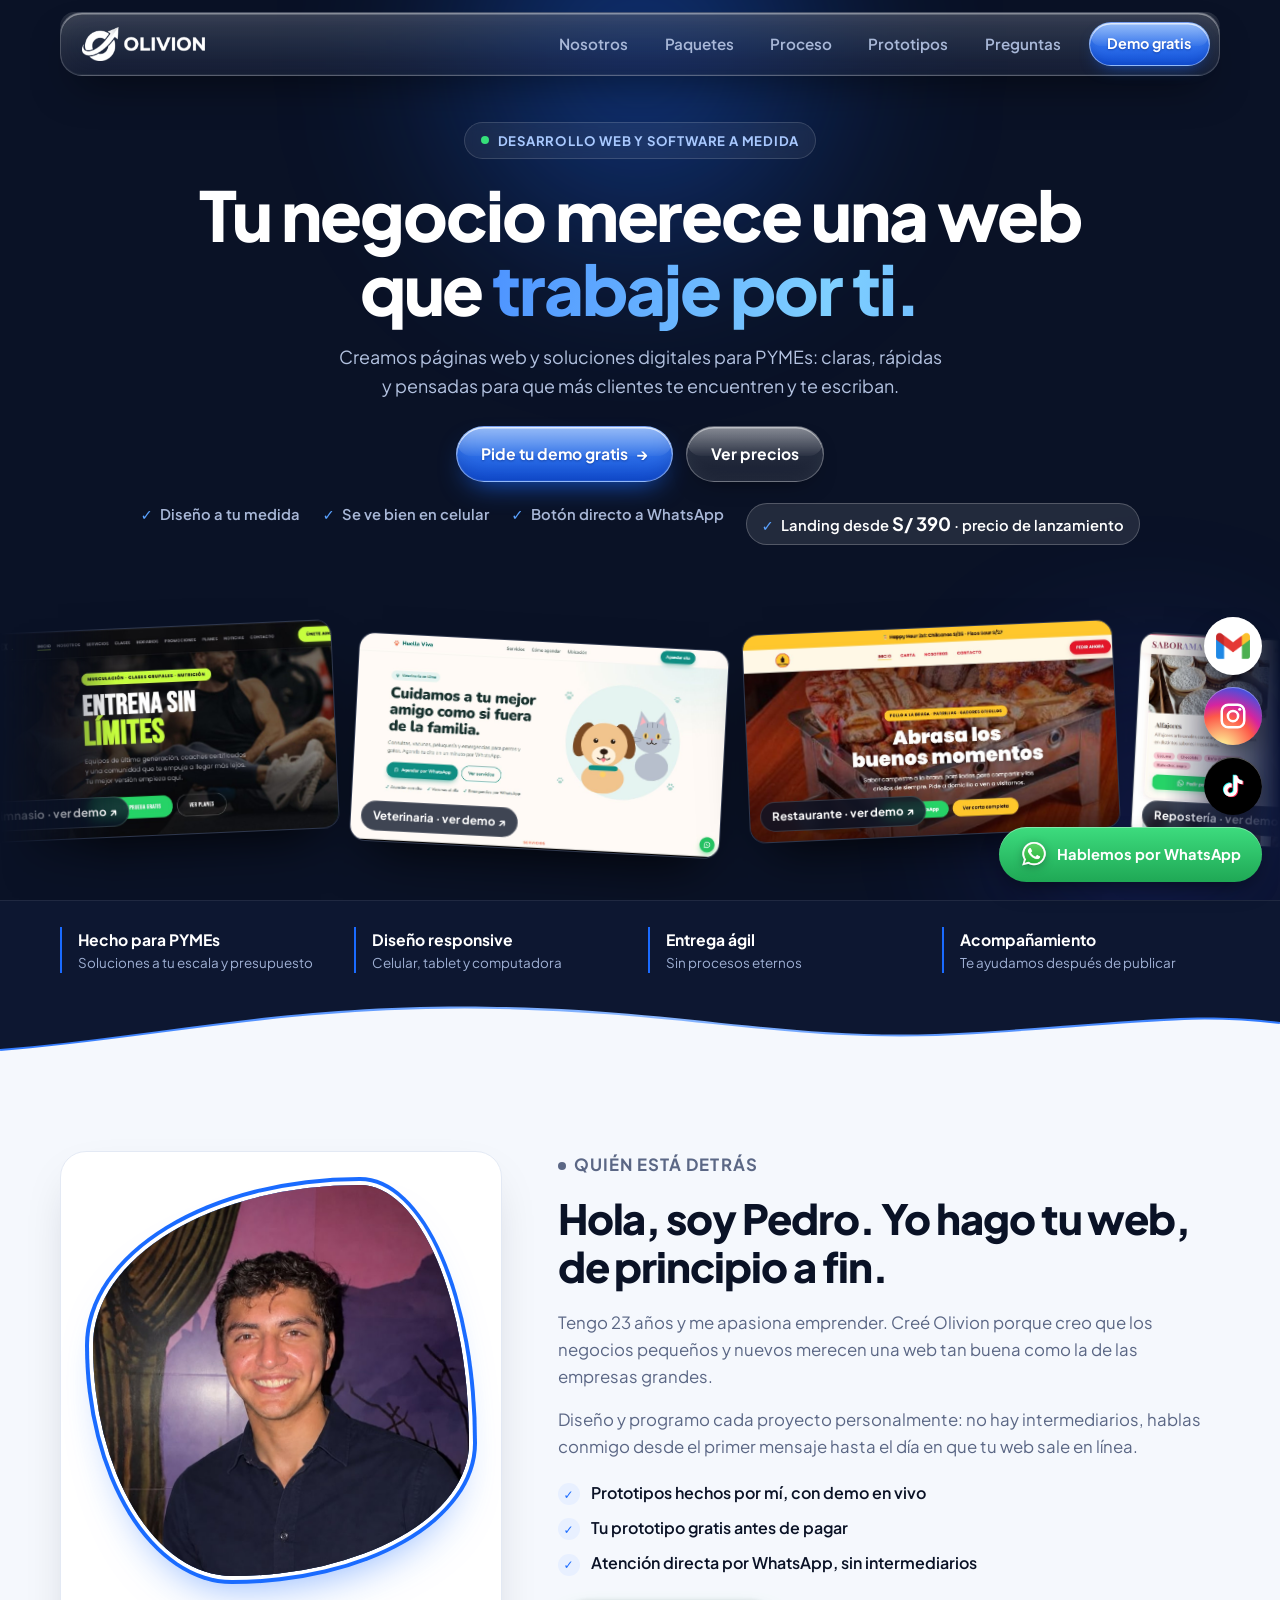
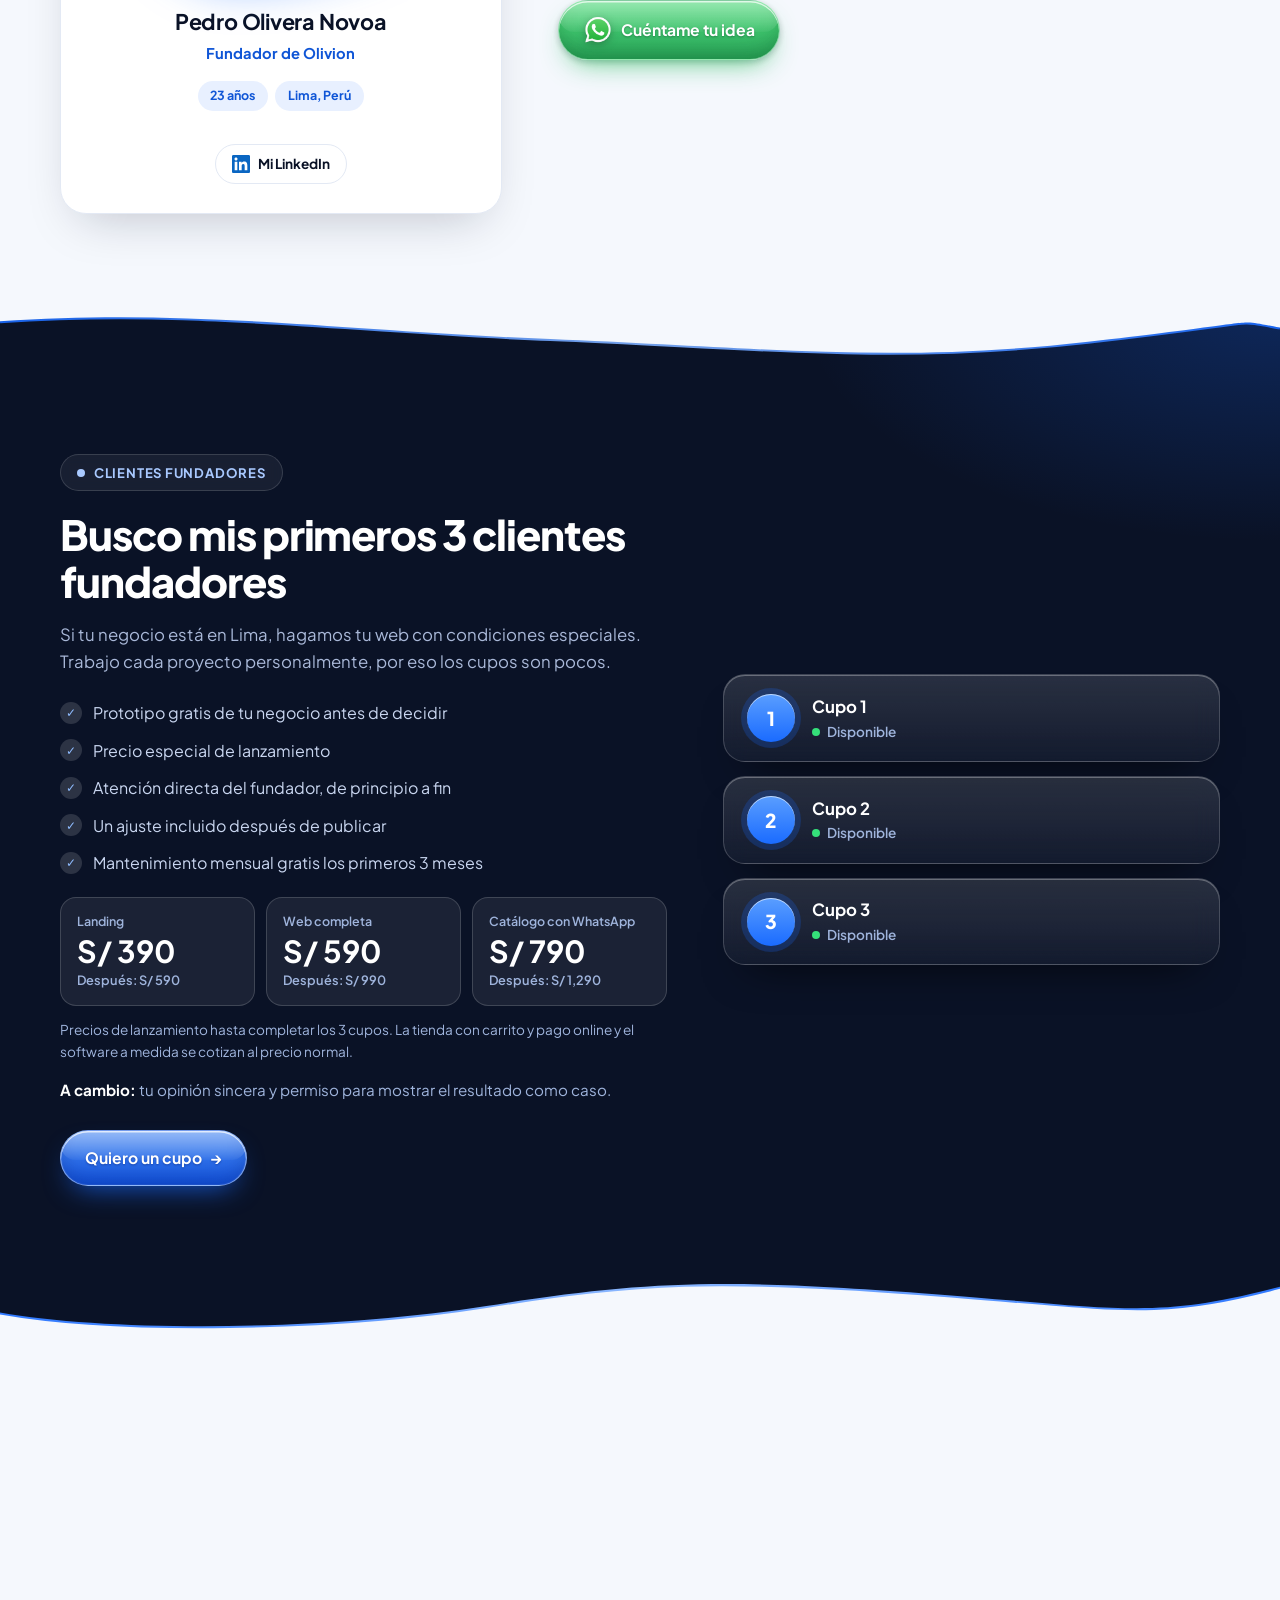
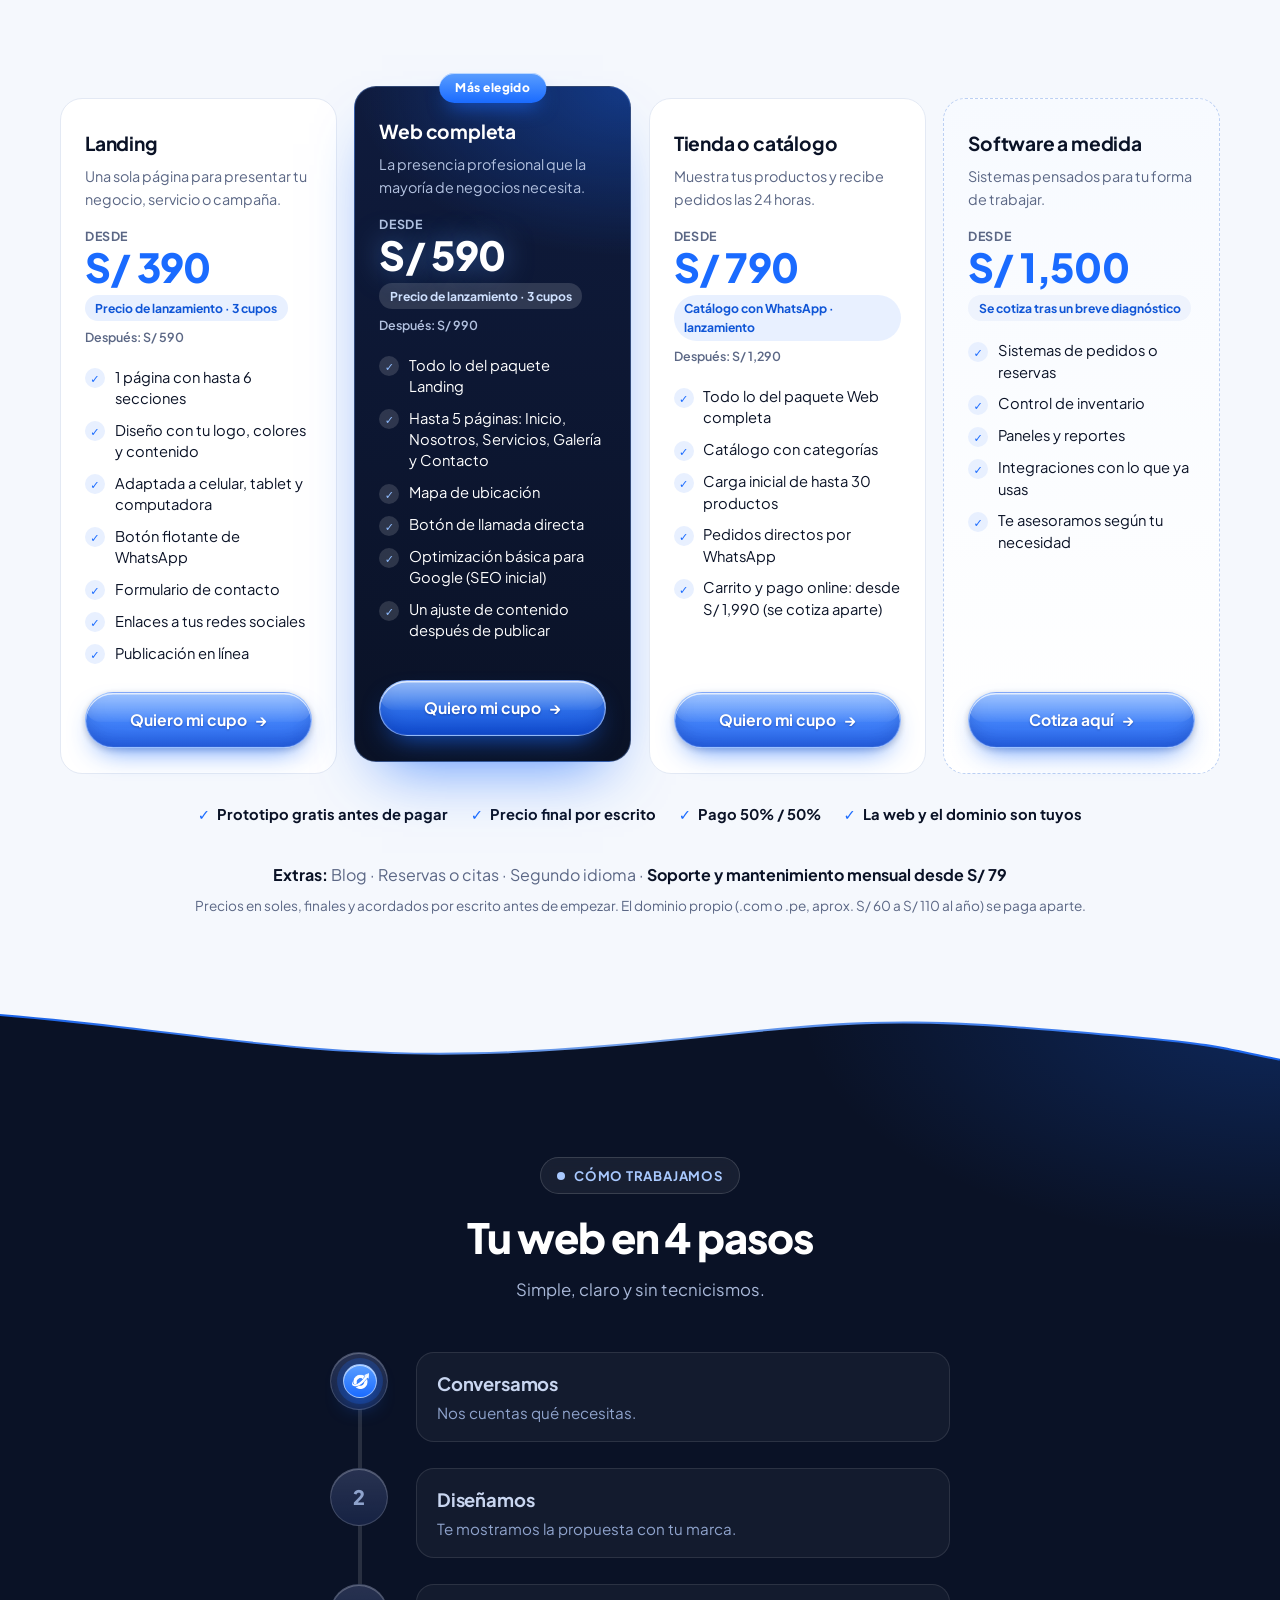
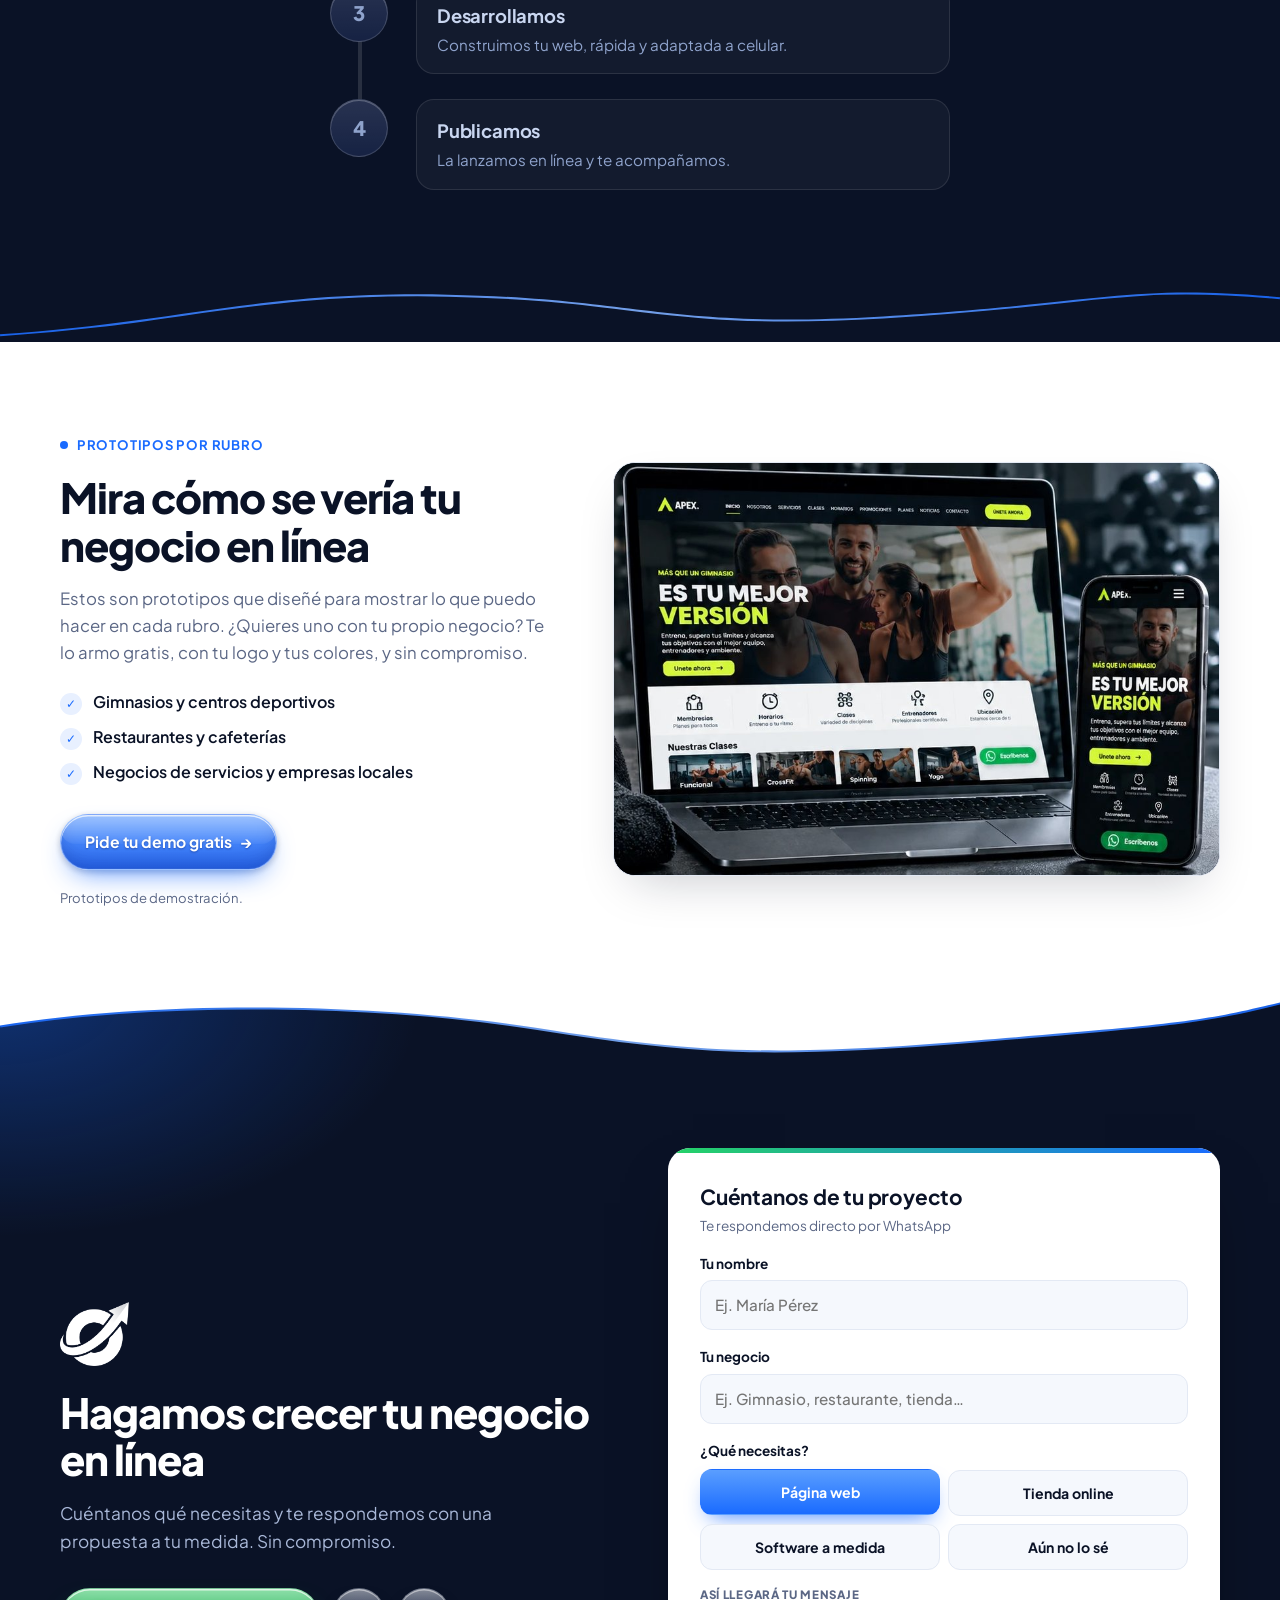
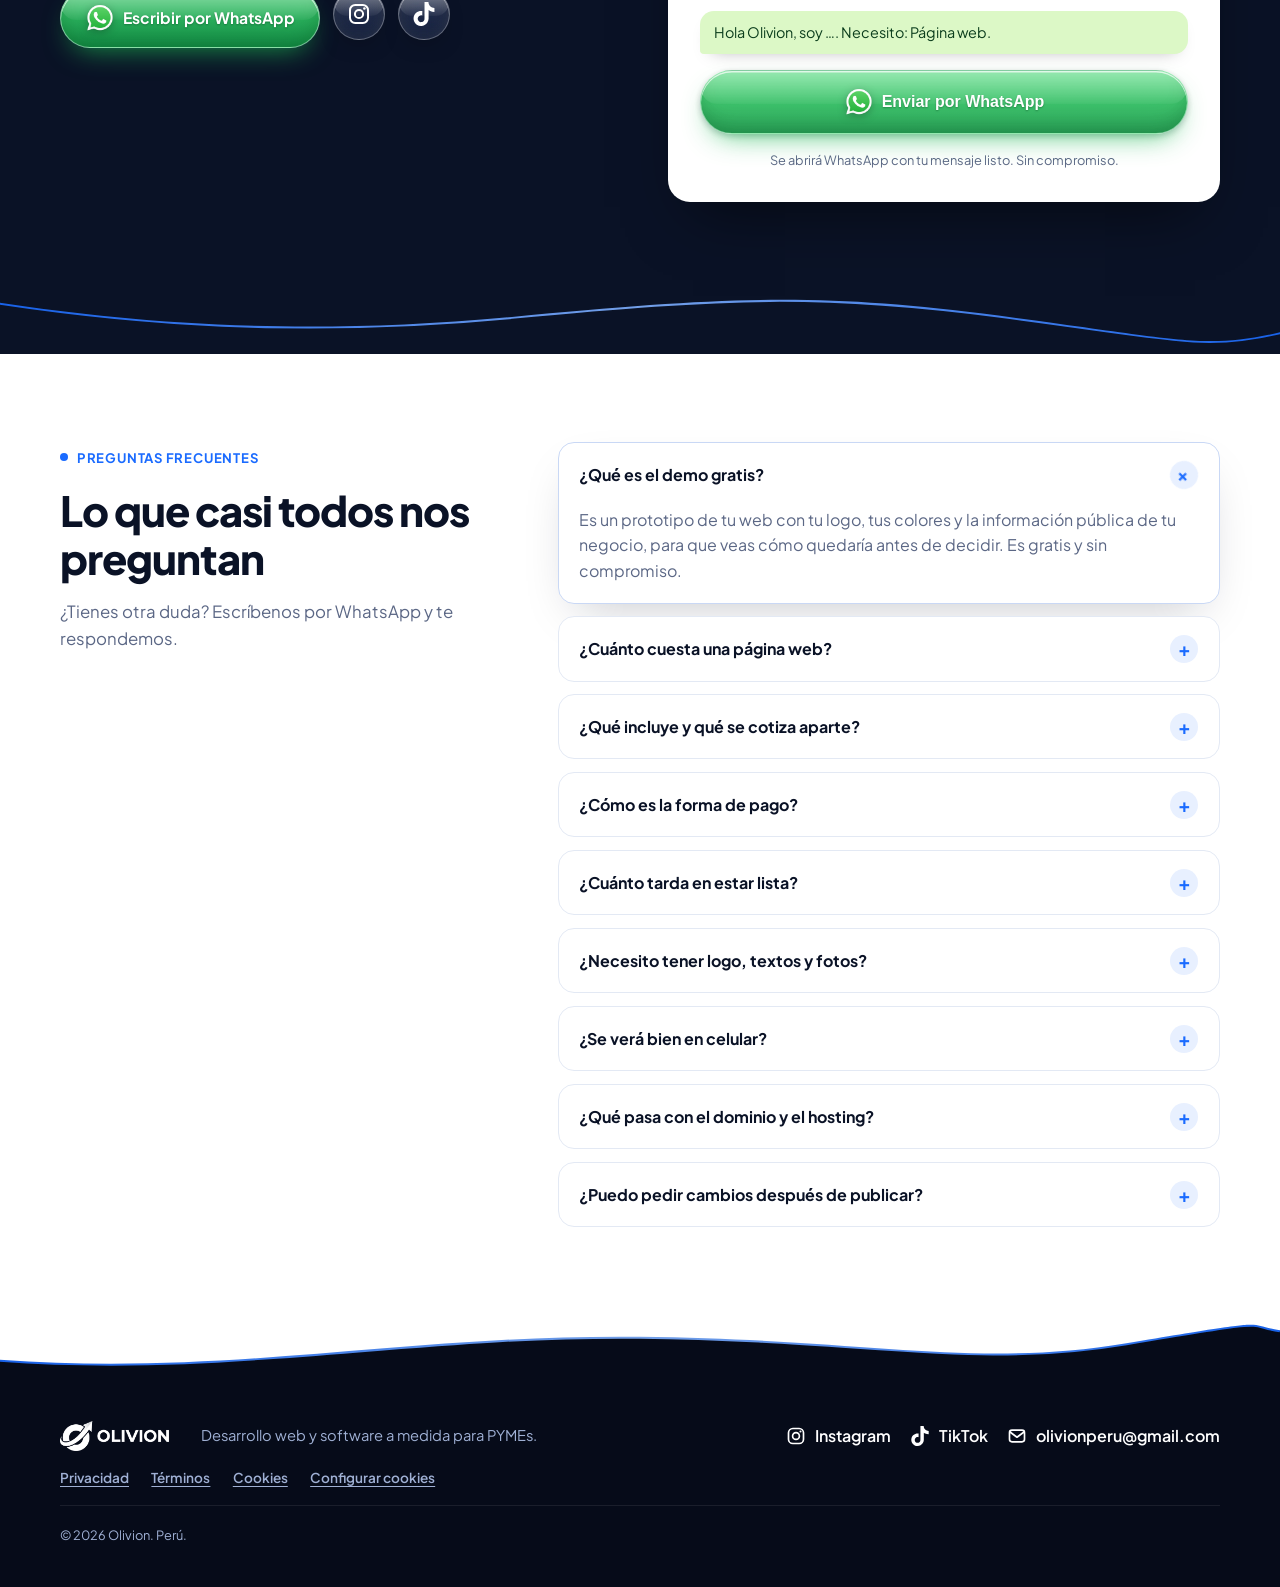
==== commit 06adc724: "Fusiona main en la rama de migracion: conserva el rediseno nuevo, quita Vercel Analytics y mantiene " ====
--- a/index.html
+++ b/index.html
@@ -4,7 +4,7 @@
 <meta charset="utf-8">
 <meta name="viewport" content="width=device-width, initial-scale=1">
 <title>Olivion | Desarrollo web y software a medida para PYMEs</title>
-<meta name="description" content="Creamos páginas web y software a medida para PYMEs en Perú. Soluciones digitales eficientes para impulsar tu negocio.">
+<meta name="description" content="Páginas web, catálogos y software a medida para PYMEs de Lima y todo el Perú. Prototipo gratis antes de decidir y precios claros desde S/ 390.">
 <meta name="theme-color" content="#0a1226">
 <meta property="og:title" content="Olivion | Tu negocio merece una web que trabaje por ti">
 <meta property="og:description" content="Desarrollo web y software a medida para PYMEs. Lima, Perú.">
@@ -22,19 +22,55 @@
 <meta name="twitter:description" content="Desarrollo web y software a medida para PYMEs. Lima, Perú.">
 <meta name="twitter:image" content="https://olivionperu.com/img/og-image.jpg">
 <link rel="canonical" href="https://olivionperu.com/">
-<link rel="icon" type="image/png" href="favicon.png">
+<link rel="icon" type="image/png" href="favicon.png?v=3">
 <link rel="preconnect" href="https://fonts.googleapis.com">
 <link rel="preconnect" href="https://fonts.gstatic.com" crossorigin>
 <link href="https://fonts.googleapis.com/css2?family=Plus+Jakarta+Sans:wght@400;500;600;700;800&display=swap" rel="stylesheet">
 <link rel="stylesheet" href="styles.css">
-<script type="application/ld+json">{"@context":"https://schema.org","@type":"ProfessionalService","name":"Olivion","url":"https://olivionperu.com/","logo":"https://olivionperu.com/img/logo-light.png","image":"https://olivionperu.com/img/og-image.jpg","description":"Desarrollo web y software a medida para PYMEs en Perú.","email":"olivionperu@gmail.com","telephone":"+51948448130","address":{"@type":"PostalAddress","addressLocality":"Lima","addressCountry":"PE"},"areaServed":{"@type":"Country","name":"Perú"},"sameAs":["https://www.instagram.com/olivion.pe/","https://www.tiktok.com/@olivionperu"]}</script>
+
+<!-- Datos estructurados: negocio + preguntas frecuentes (deben coincidir con el texto visible) -->
+<script type="application/ld+json">
+{
+  "@context": "https://schema.org",
+  "@graph": [
+    {
+      "@type": "ProfessionalService",
+      "@id": "https://olivionperu.com/#negocio",
+      "name": "Olivion",
+      "url": "https://olivionperu.com/",
+      "description": "Páginas web, catálogos y software a medida para PYMEs de Lima y todo el Perú.",
+      "image": "https://olivionperu.com/img/og-image.jpg",
+      "email": "olivionperu@gmail.com",
+      "telephone": "+51948448130",
+      "areaServed": [{ "@type": "City", "name": "Lima" }, { "@type": "Country", "name": "Perú" }],
+      "founder": { "@type": "Person", "name": "Pedro Olivera Novoa", "sameAs": ["https://www.linkedin.com/in/pedro-joaquin-olivera-novoa-2276a7305/"] },
+      "sameAs": ["https://www.instagram.com/olivion.pe/", "https://www.tiktok.com/@olivionperu"]
+    },
+    {
+      "@type": "FAQPage",
+      "mainEntity": [
+        { "@type": "Question", "name": "¿Qué es el demo gratis?", "acceptedAnswer": { "@type": "Answer", "text": "Es un prototipo de tu web con tu logo, tus colores y la información pública de tu negocio, para que veas cómo quedaría antes de decidir. Es gratis y sin compromiso." } },
+        { "@type": "Question", "name": "¿Cuánto cuesta una página web?", "acceptedAnswer": { "@type": "Answer", "text": "Una landing cuesta desde S/ 590, una web completa desde S/ 990 y un catálogo con pedidos por WhatsApp desde S/ 1,290. Los primeros 3 clientes fundadores tienen precio de lanzamiento: S/ 390, S/ 590 y S/ 790. Una tienda con carrito y pago online parte desde S/ 1,990 y el software a medida se cotiza después de un breve diagnóstico. El precio final se acuerda por escrito antes de empezar." } },
+        { "@type": "Question", "name": "¿Qué incluye y qué se cotiza aparte?", "acceptedAnswer": { "@type": "Answer", "text": "Todos los paquetes incluyen diseño con tu logo y colores, adaptación a celular, tablet y computadora, botón directo a WhatsApp y publicación en línea, con 1 ronda de revisión en Landing y 2 en Web completa o Catálogo. Se cotiza aparte: fotografía profesional, redacción extensa de textos, rondas de revisión adicionales, la compra del dominio, el carrito y pago online, y blog o segundo idioma." } },
+        { "@type": "Question", "name": "¿Cómo es la forma de pago?", "acceptedAnswer": { "@type": "Answer", "text": "Trabajamos con un pago del 50% al empezar el proyecto y el 50% restante al entregarlo. Así ambos tenemos claridad desde el inicio." } },
+        { "@type": "Question", "name": "¿Cuánto tarda en estar lista?", "acceptedAnswer": { "@type": "Answer", "text": "Una landing suele tardar alrededor de una semana desde que nos entregas tu contenido (logo, textos y fotos). Una web completa, un catálogo o un sistema a medida toman más, y te confirmamos el plazo al cotizar." } },
+        { "@type": "Question", "name": "¿Necesito tener logo, textos y fotos?", "acceptedAnswer": { "@type": "Answer", "text": "Si ya los tienes, los usamos y la web sale con tu identidad. Si te falta algo, lo conversamos y te orientamos para ordenar tu contenido." } },
+        { "@type": "Question", "name": "¿Se verá bien en celular?", "acceptedAnswer": { "@type": "Answer", "text": "Sí. Todas nuestras páginas se adaptan a celular, tablet y computadora, y llevan un botón directo a tu WhatsApp." } },
+        { "@type": "Question", "name": "¿Qué pasa con el dominio y el hosting?", "acceptedAnswer": { "@type": "Answer", "text": "El dominio propio (.com o .pe) se paga aparte, cuesta aproximadamente S/ 60 a S/ 110 al año y queda a tu nombre. Te asesoramos para elegir dónde publicar tu web; con el mantenimiento mensual (desde S/ 79 al mes) el hosting ya va incluido." } },
+        { "@type": "Question", "name": "¿Puedo pedir cambios después de publicar?", "acceptedAnswer": { "@type": "Answer", "text": "Sí. El mantenimiento mensual, desde S/ 79 al mes, incluye hosting, hasta 2 cambios menores al mes, copia de seguridad y soporte por WhatsApp. A los clientes fundadores les regalamos los primeros 3 meses." } }
+      ]
+    }
+  ]
+}
+</script>
+
 </head>
 <body>
 <svg width="0" height="0" style="position:absolute" aria-hidden="true" focusable="false">
   <symbol id="i-ig" viewBox="0 0 24 24"><rect x="3" y="3" width="18" height="18" rx="5.2" fill="none" stroke="currentColor" stroke-width="2"/><circle cx="12" cy="12" r="4.1" fill="none" stroke="currentColor" stroke-width="2"/><circle cx="17.4" cy="6.6" r="1.25" fill="currentColor"/></symbol>
   <symbol id="i-tt" viewBox="0 0 24 24"><path fill="currentColor" d="M12.53.02c1.31-.02 2.61-.01 3.91-.02.08 1.53.63 3.09 1.75 4.17 1.12 1.11 2.7 1.62 4.24 1.79v4.03c-1.44-.05-2.89-.35-4.2-.97-.57-.26-1.1-.59-1.62-.93-.01 2.92.01 5.84-.02 8.75-.08 1.4-.54 2.79-1.35 3.94-1.31 1.92-3.58 3.17-5.91 3.21-1.43.08-2.86-.31-4.08-1.03-2.02-1.19-3.44-3.37-3.65-5.71-.02-.5-.03-1-.01-1.49.18-1.9 1.12-3.72 2.58-4.96 1.66-1.44 3.98-2.13 6.15-1.72.02 1.48-.04 2.96-.04 4.44-.99-.32-2.15-.23-3.02.37-.63.41-1.11 1.04-1.36 1.75-.21.51-.15 1.07-.14 1.61.24 1.64 1.82 3.02 3.5 2.87 1.12-.01 2.19-.66 2.77-1.61.19-.33.4-.67.41-1.06.1-1.79.06-3.57.07-5.36.01-4.03-.01-8.05.02-12.07z"/></symbol>
+  <symbol id="i-in" viewBox="0 0 24 24"><path fill="currentColor" d="M20.447 20.452h-3.554v-5.569c0-1.328-.027-3.037-1.852-3.037-1.853 0-2.136 1.445-2.136 2.939v5.667H9.351V9h3.414v1.561h.046c.477-.9 1.637-1.85 3.37-1.85 3.601 0 4.267 2.37 4.267 5.455v6.286zM5.337 7.433c-1.144 0-2.063-.926-2.063-2.065 0-1.138.92-2.063 2.063-2.063 1.14 0 2.064.925 2.064 2.063 0 1.139-.925 2.065-2.064 2.065zm1.782 13.019H3.555V9h3.564v11.452zM22.225 0H1.771C.792 0 0 .774 0 1.729v20.542C0 23.227.792 24 1.771 24h20.451C23.2 24 24 23.227 24 22.271V1.729C24 .774 23.2 0 22.222 0h.003z"/></symbol>
   <symbol id="i-mail" viewBox="0 0 24 24"><rect x="3" y="5" width="18" height="14" rx="3" fill="none" stroke="currentColor" stroke-width="2"/><path d="m4 7.5 8 6 8-6" fill="none" stroke="currentColor" stroke-width="2" stroke-linecap="round" stroke-linejoin="round"/></symbol>
-  <symbol id="i-wa" viewBox="0 0 24 24"><path d="M20 12a8 8 0 0 1-11.9 7L4 20l1.1-4A8 8 0 1 1 20 12z" fill="none" stroke="currentColor" stroke-width="2" stroke-linejoin="round"/><path d="M9 9.5c.3 2.6 2.4 4.9 5.5 5.5l1-1.4-1.8-.9-.7.6a4 4 0 0 1-1.8-1.8l.6-.7-.9-1.8z" fill="currentColor"/></symbol>
 </svg>
 
 
@@ -42,10 +78,10 @@
   <div class="wrap nav__in">
     <a href="#top" class="brand" aria-label="Olivion, inicio"><img src="img/logo-h-light.png" alt="Olivion" height="34"></a>
     <nav class="menu" id="menu" aria-label="Principal">
+      <a href="#nosotros">Nosotros</a>
+      <a href="#paquetes">Paquetes</a>
       <a href="#proceso">Proceso</a>
       <a href="#trabajos">Prototipos</a>
-      <a href="#paquetes">Paquetes</a>
-      <a href="#nosotros">Nosotros</a>
       <a href="#preguntas">Preguntas</a>
       <a href="#contacto" class="btn btn--sm menu__cta" data-demo target="_blank" rel="noopener">Demo gratis</a>
     </nav>
@@ -62,14 +98,16 @@
     <p class="eyebrow eyebrow--l"><span class="dot dot--live"></span>Desarrollo web y software a medida</p>
     <h1>Tu negocio merece una web que <em>trabaje por ti.</em></h1>
     <p class="lead">Creamos páginas web y soluciones digitales para PYMEs: claras, rápidas y pensadas para que más clientes te encuentren y te escriban.</p>
+    <p class="lead lead--m">Webs claras y rápidas para que más clientes te escriban.</p>
     <div class="hero__cta">
       <a href="#contacto" class="btn" data-demo target="_blank" rel="noopener">Pide tu demo gratis <span aria-hidden="true">→</span></a>
-      <a href="#trabajos" class="btn btn--ghost">Ver prototipos</a>
+      <a href="#paquetes" class="btn btn--ghost">Ver precios</a>
     </div>
     <ul class="ticks">
       <li>Diseño a tu medida</li>
       <li>Se ve bien en celular</li>
       <li>Botón directo a WhatsApp</li>
+      <li class="ticks__deal">Landing desde <b>S/ 390</b> · precio de lanzamiento</li>
     </ul>
   </div>
 
@@ -80,11 +118,11 @@
   <div class="mq" role="region" aria-label="Prototipos por rubro">
     <div class="mq__track" id="mq">
       <div class="mq__set">
-        <figure class="mq__card"><img src="img/proyecto-gimnasio.jpg" alt="Web de un gimnasio con clases y planes"><figcaption>Gimnasio</figcaption></figure>
-        <figure class="mq__card"><img src="img/proyecto-veterinaria.jpg" alt="Prototipo de web para una veterinaria" width="1280" height="720"><figcaption>Veterinaria</figcaption></figure>
-        <figure class="mq__card"><img src="img/proyecto-restaurante.jpg" alt="Web de una pollería y parrilla"><figcaption>Restaurante</figcaption></figure>
-        <figure class="mq__card"><img src="img/proyecto-reposteria.jpg" alt="Web de una repostería con pedidos por WhatsApp"><figcaption>Repostería</figcaption></figure>
-        <figure class="mq__card"><img src="img/proyecto-centro-terapeutico.jpg" alt="Web de un centro terapéutico infantil"><figcaption>Centro terapéutico</figcaption></figure>
+        <figure class="mq__card"><a class="mq__a" href="https://apex-fitness-sooty-nine.vercel.app/" target="_blank" rel="noopener" aria-label="Ver demo del gimnasio"></a><img src="img/proyecto-gimnasio.jpg" alt="Web de un gimnasio con clases y planes"><figcaption>Gimnasio · ver demo ↗</figcaption></figure>
+        <figure class="mq__card"><a class="mq__a" href="demo/veterinaria" target="_blank" rel="noopener" aria-label="Ver demo de la veterinaria"></a><img src="img/proyecto-veterinaria.jpg" alt="Prototipo de web para una veterinaria" width="1280" height="720"><figcaption>Veterinaria · ver demo ↗</figcaption></figure>
+        <figure class="mq__card"><a class="mq__a" href="https://demo-fogon.vercel.app/" target="_blank" rel="noopener" aria-label="Ver demo del restaurante"></a><img src="img/proyecto-restaurante.jpg" alt="Web de una pollería y parrilla"><figcaption>Restaurante · ver demo ↗</figcaption></figure>
+        <figure class="mq__card"><a class="mq__a" href="https://saborama.netlify.app/" target="_blank" rel="noopener" aria-label="Ver demo de la repostería"></a><img src="img/proyecto-reposteria.jpg" alt="Web de una repostería con pedidos por WhatsApp"><figcaption>Repostería · ver demo ↗</figcaption></figure>
+        <figure class="mq__card"><a class="mq__a" href="https://micasitaterapeutica.netlify.app/" target="_blank" rel="noopener" aria-label="Ver demo del centro terapéutico"></a><img src="img/proyecto-centro-terapeutico.jpg" alt="Web de un centro terapéutico infantil"><figcaption>Centro terapéutico · ver demo ↗</figcaption></figure>
         <figure class="mq__card"><img src="img/proyecto-publicidad.jpg" alt="Web de una empresa de publicidad exterior"><figcaption>Publicidad</figcaption></figure>
       </div>
     </div>
@@ -98,6 +136,167 @@
     <div><strong>Diseño responsive</strong><span>Celular, tablet y computadora</span></div>
     <div><strong>Entrega ágil</strong><span>Sin procesos eternos</span></div>
     <div><strong>Acompañamiento</strong><span>Te ayudamos después de publicar</span></div>
+  </div>
+</section>
+
+<!-- NOSOTROS -->
+<section class="sec sec--soft" id="nosotros">
+  <div class="wrap founder-wrap">
+    <aside class="founder">
+      <div class="founder__photo">
+        <span aria-hidden="true">PO</span>
+        <!-- Para poner tu foto: guarda una imagen como img/pedro.jpg (vertical, de 800x1000 px aprox.) y aparecerá sola -->
+        <img src="img/pedro.jpg" alt="Pedro Olivera Novoa, fundador de Olivion" onload="this.parentNode.classList.add('has-photo')" onerror="this.remove()">
+      </div>
+      <h3>Pedro Olivera Novoa</h3>
+      <p class="founder__role">Fundador de Olivion</p>
+      <ul class="founder__tags">
+        <li>23 años</li>
+        <li>Lima, Perú</li>
+      </ul>
+      <a id="founderIn" class="founder__in" href="#" target="_blank" rel="noopener noreferrer me" hidden><svg class="sico" aria-hidden="true"><use href="#i-in"/></svg>Mi LinkedIn</a>
+    </aside>
+
+    <div class="founder__story">
+      <p class="eyebrow"><span class="dot"></span>Quién está detrás</p>
+      <h2>Hola, soy Pedro. Yo hago tu web, de principio a fin.</h2>
+      <p class="founder__short">Diseño y programo cada proyecto personalmente: hablas conmigo desde el primer mensaje hasta que tu web está en línea.</p>
+      <p>Tengo 23 años y me apasiona emprender. Creé Olivion porque creo que los negocios pequeños y nuevos merecen una web tan buena como la de las empresas grandes.</p>
+      <p>Diseño y programo cada proyecto personalmente: no hay intermediarios, hablas conmigo desde el primer mensaje hasta el día en que tu web sale en línea.</p>
+      <ul class="check proofs">
+        <li>Prototipos hechos por mí, con demo en vivo</li>
+        <li>Tu prototipo gratis antes de pagar</li>
+        <li>Atención directa por WhatsApp, sin intermediarios</li>
+      </ul>
+      <a data-contact class="btn btn--wa" href="https://ig.me/m/olivion.pe" target="_blank" rel="noopener"><img class="wa-ico" src="img/whatsapp.png" alt="" width="24" height="24">Cuéntame tu idea</a>
+    </div>
+  </div>
+</section>
+
+<!-- CLIENTES FUNDADORES -->
+<section class="sec sec--dark" id="fundadores">
+  <div class="wrap fund">
+    <div class="fund__copy">
+      <p class="eyebrow eyebrow--l"><span class="dot"></span>Clientes fundadores</p>
+      <h2>Busco mis primeros 3 clientes fundadores</h2>
+      <p class="muted">Si tu negocio está en Lima, hagamos tu web con condiciones especiales. Trabajo cada proyecto personalmente, por eso los cupos son pocos.</p>
+      <ul class="fund__list">
+        <li>Prototipo gratis de tu negocio antes de decidir</li>
+        <li>Precio especial de lanzamiento</li>
+        <li>Atención directa del fundador, de principio a fin</li>
+        <li>Un ajuste incluido después de publicar</li>
+        <li>Mantenimiento mensual gratis los primeros 3 meses</li>
+      </ul>
+      <div class="fund__prices" aria-label="Precios de lanzamiento">
+        <div><small>Landing</small><b>S/ 390</b><span class="fp-after">Después: S/ 590</span></div>
+        <div><small>Web completa</small><b>S/ 590</b><span class="fp-after">Después: S/ 990</span></div>
+        <div><small>Catálogo con WhatsApp</small><b>S/ 790</b><span class="fp-after">Después: S/ 1,290</span></div>
+      </div>
+      <p class="fund__note">Precios de lanzamiento hasta completar los 3 cupos. La tienda con carrito y pago online y el software a medida se cotizan al precio normal.</p>
+      <p class="fund__give"><b>A cambio:</b> tu opinión sincera y permiso para mostrar el resultado como caso.</p>
+      <a class="btn" data-fund href="#contacto" target="_blank" rel="noopener">Quiero un cupo <span aria-hidden="true">→</span></a>
+    </div>
+
+    <div class="fund__slots" aria-label="Cupos de cliente fundador">
+      <div class="slot"><span>1</span><div><b>Cupo 1</b><small><i class="live"></i>Disponible</small></div></div>
+      <div class="slot"><span>2</span><div><b>Cupo 2</b><small><i class="live"></i>Disponible</small></div></div>
+      <div class="slot"><span>3</span><div><b>Cupo 3</b><small><i class="live"></i>Disponible</small></div></div>
+    </div>
+  </div>
+</section>
+
+<!-- PAQUETES -->
+<section class="sec sec--soft" id="paquetes">
+  <div class="wrap">
+    <div class="sec__head sec__head--c">
+      <p class="eyebrow"><span class="dot"></span>Paquetes</p>
+      <h2>Una web profesional al alcance de tu negocio</h2>
+      <p class="muted">Elige el paquete que mejor se adapte a tu negocio y te enviamos tu cotización por WhatsApp.</p>
+    </div>
+
+    <p class="plans__founder"><b>Precio de lanzamiento para mis primeros 3 clientes.</b> A cambio: tu opinión sincera y permiso para mostrar el resultado.</p>
+
+    <div class="plans">
+      <article class="plan">
+        <h3>Landing</h3>
+        <p class="plan__for">Una sola página para presentar tu negocio, servicio o campaña.</p>
+        <p class="plan__price"><span class="plan__from">desde</span><b>S/ 390</b></p>
+        <div class="plan__tags"><span class="plan__tag">Precio de lanzamiento · 3 cupos</span><span class="plan__after">Después: S/ 590</span></div>
+        <button class="plan__toggle" type="button" aria-expanded="false">Qué incluye</button>
+        <ul class="plan__list">
+          <li>1 página con hasta 6 secciones</li>
+          <li>Diseño con tu logo, colores y contenido</li>
+          <li>Adaptada a celular, tablet y computadora</li>
+          <li>Botón flotante de WhatsApp</li>
+          <li>Formulario de contacto</li>
+          <li>Enlaces a tus redes sociales</li>
+          <li>Publicación en línea</li>
+        </ul>
+        <a class="btn" data-plan="Landing" data-founder href="#contacto" target="_blank" rel="noopener">Quiero mi cupo <span aria-hidden="true">→</span></a>
+      </article>
+
+      <article class="plan plan--hot">
+        <span class="plan__badge">Más elegido</span>
+        <h3>Web completa</h3>
+        <p class="plan__for">La presencia profesional que la mayoría de negocios necesita.</p>
+        <p class="plan__price"><span class="plan__from">desde</span><b>S/ 590</b></p>
+        <div class="plan__tags"><span class="plan__tag">Precio de lanzamiento · 3 cupos</span><span class="plan__after">Después: S/ 990</span></div>
+        <button class="plan__toggle" type="button" aria-expanded="false">Qué incluye</button>
+        <ul class="plan__list">
+          <li>Todo lo del paquete Landing</li>
+          <li>Hasta 5 páginas: Inicio, Nosotros, Servicios, Galería y Contacto</li>
+          <li>Mapa de ubicación</li>
+          <li>Botón de llamada directa</li>
+          <li>Optimización básica para Google (SEO inicial)</li>
+          <li>Un ajuste de contenido después de publicar</li>
+        </ul>
+        <a class="btn" data-plan="Web completa" data-founder href="#contacto" target="_blank" rel="noopener">Quiero mi cupo <span aria-hidden="true">→</span></a>
+      </article>
+
+      <article class="plan">
+        <h3>Tienda o catálogo</h3>
+        <p class="plan__for">Muestra tus productos y recibe pedidos las 24 horas.</p>
+        <p class="plan__price"><span class="plan__from">desde</span><b>S/ 790</b></p>
+        <div class="plan__tags"><span class="plan__tag">Catálogo con WhatsApp · lanzamiento</span><span class="plan__after">Después: S/ 1,290</span></div>
+        <button class="plan__toggle" type="button" aria-expanded="false">Qué incluye</button>
+        <ul class="plan__list">
+          <li>Todo lo del paquete Web completa</li>
+          <li>Catálogo con categorías</li>
+          <li>Carga inicial de hasta 30 productos</li>
+          <li>Pedidos directos por WhatsApp</li>
+          <li>Carrito y pago online: desde S/ 1,990 (se cotiza aparte)</li>
+        </ul>
+        <a class="btn" data-plan="Tienda o catálogo" data-founder href="#contacto" target="_blank" rel="noopener">Quiero mi cupo <span aria-hidden="true">→</span></a>
+      </article>
+
+      <article class="plan plan--custom">
+        <h3>Software a medida</h3>
+        <p class="plan__for">Sistemas pensados para tu forma de trabajar.</p>
+        <p class="plan__price"><span class="plan__from">desde</span><b>S/ 1,500</b></p>
+        <div class="plan__tags"><span class="plan__tag plan__tag--plain">Se cotiza tras un breve diagnóstico</span></div>
+        <button class="plan__toggle" type="button" aria-expanded="false">Qué incluye</button>
+        <ul class="plan__list">
+          <li>Sistemas de pedidos o reservas</li>
+          <li>Control de inventario</li>
+          <li>Paneles y reportes</li>
+          <li>Integraciones con lo que ya usas</li>
+          <li>Te asesoramos según tu necesidad</li>
+        </ul>
+        <a class="btn" data-plan="Software a medida" href="#contacto" target="_blank" rel="noopener">Cotiza aquí <span aria-hidden="true">→</span></a>
+      </article>
+    </div>
+
+    <ul class="trust" aria-label="Nuestras condiciones">
+      <li>Prototipo gratis antes de pagar</li>
+      <li>Precio final por escrito</li>
+      <li>Pago 50% / 50%</li>
+      <li>La web y el dominio son tuyos</li>
+    </ul>
+
+    <div class="plans__extra">
+      <p><b>Extras:</b> Blog · Reservas o citas · Segundo idioma · <b>Soporte y mantenimiento mensual desde S/ 79</b></p>
+      <p class="plans__note">Precios en soles, finales y acordados por escrito antes de empezar. El dominio propio (.com o .pe, aprox. S/ 60 a S/ 110 al año) se paga aparte.</p>
+    </div>
   </div>
 </section>
 
@@ -158,184 +357,6 @@
   </div>
 </section>
 
-<!-- CLIENTES FUNDADORES -->
-<section class="sec sec--dark" id="fundadores">
-  <div class="wrap fund">
-    <div class="fund__copy">
-      <p class="eyebrow eyebrow--l"><span class="dot"></span>Clientes fundadores</p>
-      <h2>Busco mis primeros 3 clientes fundadores</h2>
-      <p class="muted">Si tu negocio está en Lima, hagamos tu web con condiciones especiales. Trabajo cada proyecto personalmente, por eso los cupos son pocos.</p>
-      <ul class="fund__list">
-        <li>Prototipo gratis de tu negocio antes de decidir</li>
-        <li>Precio especial de lanzamiento</li>
-        <li>Atención directa del fundador, de principio a fin</li>
-        <li>Un ajuste incluido después de publicar</li>
-      </ul>
-      <p class="fund__give"><b>A cambio:</b> tu opinión sincera y permiso para mostrar el resultado como caso.</p>
-      <a class="btn" data-fund href="#contacto" target="_blank" rel="noopener">Quiero un cupo <span aria-hidden="true">→</span></a>
-    </div>
-
-    <div class="fund__slots" aria-label="Cupos de cliente fundador">
-      <div class="slot"><span>1</span><div><b>Cupo 1</b><small><i class="live"></i>Disponible</small></div></div>
-      <div class="slot"><span>2</span><div><b>Cupo 2</b><small><i class="live"></i>Disponible</small></div></div>
-      <div class="slot"><span>3</span><div><b>Cupo 3</b><small><i class="live"></i>Disponible</small></div></div>
-    </div>
-  </div>
-</section>
-
-<!-- PAQUETES -->
-<section class="sec sec--soft" id="paquetes">
-  <div class="wrap">
-    <div class="sec__head sec__head--c">
-      <p class="eyebrow"><span class="dot"></span>Paquetes</p>
-      <h2>Una web profesional al alcance de tu negocio</h2>
-      <p class="muted">Elige el paquete que mejor se adapte a tu negocio y te enviamos tu cotización por WhatsApp.</p>
-    </div>
-
-    <div class="plans">
-      <article class="plan">
-        <h3>Landing</h3>
-        <p class="plan__for">Una sola página para presentar tu negocio, servicio o campaña.</p>
-        <ul class="plan__list">
-          <li>1 página con hasta 6 secciones</li>
-          <li>Diseño con tu logo, colores y contenido</li>
-          <li>Adaptada a celular, tablet y computadora</li>
-          <li>Botón flotante de WhatsApp</li>
-          <li>Formulario de contacto</li>
-          <li>Enlaces a tus redes sociales</li>
-          <li>Publicación en línea</li>
-        </ul>
-        <a class="btn" data-plan="Landing" href="#contacto" target="_blank" rel="noopener">Cotiza aquí <span aria-hidden="true">→</span></a>
-      </article>
-
-      <article class="plan plan--hot">
-        <span class="plan__badge">Más elegido</span>
-        <h3>Web completa</h3>
-        <p class="plan__for">La presencia profesional que la mayoría de negocios necesita.</p>
-        <ul class="plan__list">
-          <li>Todo lo del paquete Landing</li>
-          <li>Hasta 5 páginas: Inicio, Nosotros, Servicios, Galería y Contacto</li>
-          <li>Mapa de ubicación</li>
-          <li>Botón de llamada directa</li>
-          <li>Optimización básica para Google (SEO inicial)</li>
-          <li>Un ajuste de contenido después de publicar</li>
-        </ul>
-        <a class="btn" data-plan="Web completa" href="#contacto" target="_blank" rel="noopener">Cotiza aquí <span aria-hidden="true">→</span></a>
-      </article>
-
-      <article class="plan">
-        <h3>Tienda o catálogo</h3>
-        <p class="plan__for">Muestra tus productos y recibe pedidos las 24 horas.</p>
-        <ul class="plan__list">
-          <li>Todo lo del paquete Web completa</li>
-          <li>Catálogo con categorías</li>
-          <li>Carga inicial de hasta 30 productos</li>
-          <li>Pedidos directos por WhatsApp</li>
-          <li>Carrito y pasarela de pago (según alcance)</li>
-        </ul>
-        <a class="btn" data-plan="Tienda o catálogo" href="#contacto" target="_blank" rel="noopener">Cotiza aquí <span aria-hidden="true">→</span></a>
-      </article>
-
-      <article class="plan plan--custom">
-        <h3>Software a medida</h3>
-        <p class="plan__for">Sistemas pensados para tu forma de trabajar.</p>
-        <ul class="plan__list">
-          <li>Sistemas de pedidos o reservas</li>
-          <li>Control de inventario</li>
-          <li>Paneles y reportes</li>
-          <li>Integraciones con lo que ya usas</li>
-          <li>Te asesoramos según tu necesidad</li>
-        </ul>
-        <a class="btn" data-plan="Software a medida" href="#contacto" target="_blank" rel="noopener">Cotiza aquí <span aria-hidden="true">→</span></a>
-      </article>
-    </div>
-
-    <div class="plans__extra">
-      <p><b>Extras:</b> Blog · Reservas o citas · Segundo idioma · <b>Soporte y mantenimiento mensual</b></p>
-      <p class="plans__note">El dominio propio (.com o .pe) se paga aparte, por año. El precio final se confirma según el alcance de tu proyecto.</p>
-    </div>
-  </div>
-</section>
-
-<!-- NOSOTROS -->
-<section class="sec sec--soft" id="nosotros">
-  <div class="wrap founder-wrap">
-    <aside class="founder">
-      <div class="founder__photo">
-        <span aria-hidden="true">PO</span>
-        <!-- Para poner tu foto: guarda una imagen como img/pedro.jpg (vertical, de 800x1000 px aprox.) y aparecerá sola -->
-        <img src="img/pedro.jpg" alt="Pedro Olivera Novoa, fundador de Olivion" onerror="this.remove()">
-      </div>
-      <h3>Pedro Olivera Novoa</h3>
-      <p class="founder__role">Fundador y CEO de Olivion</p>
-      <ul class="founder__tags">
-        <li>23 años</li>
-        <li>Lima, Perú</li>
-        <li>9.º ciclo de Ingeniería de Software · UTP</li>
-      </ul>
-    </aside>
-
-    <div class="founder__story">
-      <p class="eyebrow"><span class="dot"></span>Nosotros</p>
-      <h2>Hola, soy Pedro. Vamos a hacer crecer tu marca.</h2>
-      <p>Tengo 23 años, estudio Ingeniería de Software en la UTP y me apasiona emprender. Creé Olivion para brindar una <strong>solución original a las nuevas y pequeñas empresas</strong> de Lima y de todo el Perú: ayudar a las marcas a mejorar sus servicios y a que más clientes las encuentren y les escriban.</p>
-      <p>He diseñado prototipos para rubros como centros terapéuticos, restaurantes, gimnasios y más, y hoy busco a mis primeros clientes. En cada uno busco lo mismo:</p>
-      <ul class="traits">
-        <li><b>Que se vea como tu marca</b><span>Colores, tipografía y estilo propios, no una plantilla repetida.</span></li>
-        <li><b>Que el cliente te escriba</b><span>Menú claro y botones directos a WhatsApp para pedir, reservar o cotizar.</span></li>
-        <li><b>Que sirva para tu rubro</b><span>Gastronomía, salud, deporte, publicidad: cada negocio con su propia lógica.</span></li>
-      </ul>
-      <p class="founder__hi">Estoy emocionado por poder trabajar contigo.</p>
-      <a data-contact class="btn btn--wa" href="https://ig.me/m/olivion.pe" target="_blank" rel="noopener"><svg class="sico" aria-hidden="true"><use href="#i-wa"/></svg>Hablemos por WhatsApp</a>
-    </div>
-  </div>
-</section>
-
-<!-- PREGUNTAS -->
-<section class="sec" id="preguntas">
-  <div class="wrap faq">
-    <div class="faq__head">
-      <p class="eyebrow"><span class="dot"></span>Preguntas frecuentes</p>
-      <h2>Lo que casi todos nos preguntan</h2>
-      <p class="muted">¿Tienes otra duda? Escríbenos por WhatsApp y te respondemos.</p>
-    </div>
-    <div class="faq__list">
-      <details class="faq__item" name="faq" open>
-        <summary>¿Qué es el demo gratis?</summary>
-        <p>Es un prototipo de tu web con tu logo, tus colores y la información pública de tu negocio, para que veas cómo quedaría antes de decidir. Es gratis y sin compromiso.</p>
-      </details>
-      <details class="faq__item" name="faq">
-        <summary>¿Cuánto cuesta una página web?</summary>
-        <p>Depende de lo que necesites: una landing, una web completa, una tienda o un sistema a medida. Mira los paquetes de arriba o escríbenos y te enviamos una propuesta a tu medida.</p>
-      </details>
-      <details class="faq__item" name="faq">
-        <summary>¿Cómo es la forma de pago?</summary>
-        <p>Trabajamos con un pago del 50% al empezar el proyecto y el 50% restante al entregarlo. Así ambos tenemos claridad desde el inicio.</p>
-      </details>
-      <details class="faq__item" name="faq">
-        <summary>¿Cuánto tarda en estar lista?</summary>
-        <p>Una landing es más rápida que una web completa o un sistema a medida. Cuando cotizamos te damos un plazo concreto para tu proyecto.</p>
-      </details>
-      <details class="faq__item" name="faq">
-        <summary>¿Necesito tener logo, textos y fotos?</summary>
-        <p>Si ya los tienes, los usamos y la web sale con tu identidad. Si te falta algo, lo conversamos y te orientamos para ordenar tu contenido.</p>
-      </details>
-      <details class="faq__item" name="faq">
-        <summary>¿Se verá bien en celular?</summary>
-        <p>Sí. Todas nuestras páginas se adaptan a celular, tablet y computadora, y llevan un botón directo a tu WhatsApp.</p>
-      </details>
-      <details class="faq__item" name="faq">
-        <summary>¿Qué pasa con el dominio y el hosting?</summary>
-        <p>Te asesoramos para elegir la dirección web de tu negocio y dónde publicarla, según tu presupuesto. Lo definimos juntos antes de empezar.</p>
-      </details>
-      <details class="faq__item" name="faq">
-        <summary>¿Puedo pedir cambios después de publicar?</summary>
-        <p>Sí. Ofrecemos soporte y mantenimiento para hacer ajustes, mejoras y mantener tu web actualizada.</p>
-      </details>
-    </div>
-  </div>
-</section>
-
 <!-- CONTACTO -->
 <section class="cta" id="contacto">
   <div class="wrap cta__in">
@@ -344,27 +365,80 @@
       <h2>Hagamos crecer tu negocio en línea</h2>
       <p>Cuéntanos qué necesitas y te respondemos con una propuesta a tu medida. Sin compromiso.</p>
       <div class="cta__links">
-        <a data-contact href="https://ig.me/m/olivion.pe" target="_blank" rel="noopener" class="btn btn--wa"><svg class="sico" aria-hidden="true"><use href="#i-wa"/></svg>Escribir por WhatsApp</a>
-        <a href="https://www.instagram.com/olivion.pe/" target="_blank" rel="noopener" class="btn btn--line"><svg class="sico" aria-hidden="true"><use href="#i-ig"/></svg>@olivion.pe</a>
-        <a href="https://www.tiktok.com/@olivionperu" target="_blank" rel="noopener" class="btn btn--line"><svg class="sico" aria-hidden="true"><use href="#i-tt"/></svg>@olivionperu</a>
+        <a data-contact href="https://ig.me/m/olivion.pe" target="_blank" rel="noopener" class="btn btn--wa"><img class="wa-ico" src="img/whatsapp.png" alt="" width="24" height="24">Escribir por WhatsApp</a>
+        <a href="https://www.instagram.com/olivion.pe/" target="_blank" rel="noopener" class="btn btn--line btn--ico" aria-label="Instagram" title="Instagram"><svg class="sico" aria-hidden="true"><use href="#i-ig"/></svg></a>
+        <a href="https://www.tiktok.com/@olivionperu" target="_blank" rel="noopener" class="btn btn--line btn--ico" aria-label="TikTok" title="TikTok"><svg class="sico" aria-hidden="true"><use href="#i-tt"/></svg></a>
       </div>
     </div>
     <form class="form" id="form" novalidate>
-      <h3>Cuéntanos de tu proyecto</h3>
+      <div class="form__top">
+        <div><h3>Cuéntanos de tu proyecto</h3><p>Te respondemos directo por WhatsApp</p></div>
+      </div>
       <label>Tu nombre<input name="nombre" type="text" autocomplete="name" required placeholder="Ej. María Pérez"></label>
       <label>Tu negocio<input name="negocio" type="text" placeholder="Ej. Gimnasio, restaurante, tienda…"></label>
-      <label>¿Qué necesitas?
-        <select name="servicio">
-          <option>Página web</option>
-          <option>Tienda online</option>
-          <option>Software a medida</option>
-          <option>Aún no lo sé, necesito asesoría</option>
-        </select>
-      </label>
-      <label>Mensaje<textarea name="mensaje" rows="3" placeholder="Cuéntanos brevemente qué buscas"></textarea></label>
-      <button class="btn btn--full" type="submit">Enviar mensaje <span aria-hidden="true">→</span></button>
-      <p class="hint" id="hint">Al enviar, se abrirá WhatsApp con tu mensaje listo.</p>
+      <div class="chips" role="radiogroup" aria-label="¿Qué necesitas?">
+        <span class="chips__t">¿Qué necesitas?</span>
+        <label class="chip"><input type="radio" name="servicio" value="Página web" checked><span>Página web</span></label>
+        <label class="chip"><input type="radio" name="servicio" value="Tienda online"><span>Tienda online</span></label>
+        <label class="chip"><input type="radio" name="servicio" value="Software a medida"><span>Software a medida</span></label>
+        <label class="chip"><input type="radio" name="servicio" value="Aún no lo sé, necesito asesoría"><span>Aún no lo sé</span></label>
+      </div>
+      <div class="wa-preview" aria-live="polite">
+        <small>Así llegará tu mensaje</small>
+        <p class="wa-bubble" id="bubble">Hola Olivion, soy … Necesito: Página web.</p>
+      </div>
+      <button class="btn btn--wa btn--full" type="submit"><img class="wa-ico" src="img/whatsapp.png" alt="" width="24" height="24">Enviar por WhatsApp</button>
+      <p class="hint" id="hint">Se abrirá WhatsApp con tu mensaje listo. Sin compromiso.</p>
     </form>
+  </div>
+</section>
+
+<!-- PREGUNTAS -->
+<section class="sec" id="preguntas">
+  <div class="wrap faq">
+    <div class="faq__head">
+      <p class="eyebrow"><span class="dot"></span>Preguntas frecuentes</p>
+      <h2>Lo que casi todos nos preguntan</h2>
+      <p class="muted">¿Tienes otra duda? Escríbenos por WhatsApp y te respondemos.</p>
+    </div>
+    <div class="faq__list">
+      <details class="faq__item" name="faq" open>
+        <summary>¿Qué es el demo gratis?</summary>
+        <p>Es un prototipo de tu web con tu logo, tus colores y la información pública de tu negocio, para que veas cómo quedaría antes de decidir. Es gratis y sin compromiso.</p>
+      </details>
+      <details class="faq__item" name="faq">
+        <summary>¿Cuánto cuesta una página web?</summary>
+        <p>Una landing cuesta desde S/ 590, una web completa desde S/ 990 y un catálogo con pedidos por WhatsApp desde S/ 1,290. Los primeros 3 clientes fundadores tienen precio de lanzamiento: S/ 390, S/ 590 y S/ 790. Una tienda con carrito y pago online parte desde S/ 1,990 y el software a medida se cotiza después de un breve diagnóstico. El precio final se acuerda por escrito antes de empezar.</p>
+      </details>
+      <details class="faq__item" name="faq">
+        <summary>¿Qué incluye y qué se cotiza aparte?</summary>
+        <p>Todos los paquetes incluyen diseño con tu logo y colores, adaptación a celular, tablet y computadora, botón directo a WhatsApp y publicación en línea, con 1 ronda de revisión en Landing y 2 en Web completa o Catálogo. Se cotiza aparte: fotografía profesional, redacción extensa de textos, rondas de revisión adicionales, la compra del dominio, el carrito y pago online, y blog o segundo idioma.</p>
+      </details>
+      <details class="faq__item" name="faq">
+        <summary>¿Cómo es la forma de pago?</summary>
+        <p>Trabajamos con un pago del 50% al empezar el proyecto y el 50% restante al entregarlo. Así ambos tenemos claridad desde el inicio.</p>
+      </details>
+      <details class="faq__item" name="faq">
+        <summary>¿Cuánto tarda en estar lista?</summary>
+        <p>Una landing suele tardar alrededor de una semana desde que nos entregas tu contenido (logo, textos y fotos). Una web completa, un catálogo o un sistema a medida toman más, y te confirmamos el plazo al cotizar.</p>
+      </details>
+      <details class="faq__item" name="faq">
+        <summary>¿Necesito tener logo, textos y fotos?</summary>
+        <p>Si ya los tienes, los usamos y la web sale con tu identidad. Si te falta algo, lo conversamos y te orientamos para ordenar tu contenido.</p>
+      </details>
+      <details class="faq__item" name="faq">
+        <summary>¿Se verá bien en celular?</summary>
+        <p>Sí. Todas nuestras páginas se adaptan a celular, tablet y computadora, y llevan un botón directo a tu WhatsApp.</p>
+      </details>
+      <details class="faq__item" name="faq">
+        <summary>¿Qué pasa con el dominio y el hosting?</summary>
+        <p>El dominio propio (.com o .pe) se paga aparte, cuesta aproximadamente S/ 60 a S/ 110 al año y queda a tu nombre. Te asesoramos para elegir dónde publicar tu web; con el mantenimiento mensual (desde S/ 79 al mes) el hosting ya va incluido.</p>
+      </details>
+      <details class="faq__item" name="faq">
+        <summary>¿Puedo pedir cambios después de publicar?</summary>
+        <p>Sí. El mantenimiento mensual, desde S/ 79 al mes, incluye hosting, hasta 2 cambios menores al mes, copia de seguridad y soporte por WhatsApp. A los clientes fundadores les regalamos los primeros 3 meses.</p>
+      </details>
+    </div>
   </div>
 </section>
 </main>
@@ -383,7 +457,7 @@
   <a class="stack__a stack__a--gm" href="mailto:olivionperu@gmail.com" aria-label="Gmail: olivionperu@gmail.com" title="olivionperu@gmail.com" data-cursor><img class="sk" src="img/gmail.png" alt="" width="36" height="36"></a>
   <a class="stack__a stack__a--ig" href="https://www.instagram.com/olivion.pe/" target="_blank" rel="noopener" aria-label="Instagram @olivion.pe" title="Instagram" data-cursor><svg class="sk" aria-hidden="true"><use href="#i-ig"/></svg></a>
   <a class="stack__a stack__a--tt" href="https://www.tiktok.com/@olivionperu" target="_blank" rel="noopener" aria-label="TikTok @olivionperu" title="TikTok" data-cursor><svg class="sk" viewBox="0 0 24 24" aria-hidden="true"><g transform="translate(3.5 3.3) scale(.72)"><use href="#i-tt" x="-1" y="-.7" style="color:#25f4ee"/><use href="#i-tt" x="1" y=".7" style="color:#fe2c55"/><use href="#i-tt" style="color:#fff"/></g></svg></a>
-  <a data-contact class="stack__cta" href="https://ig.me/m/olivion.pe" target="_blank" rel="noopener" data-cursor><svg class="sk" aria-hidden="true"><use href="#i-wa"/></svg>Hablemos por WhatsApp</a>
+  <a data-contact class="stack__cta" href="https://ig.me/m/olivion.pe" target="_blank" rel="noopener" data-cursor><img class="wa-ico" src="img/whatsapp.png" alt="" width="28" height="28">Hablemos por WhatsApp</a>
 </nav>
 
 <div class="cursor-ring" aria-hidden="true"></div>
--- a/styles.css
+++ b/styles.css
@@ -418,7 +418,7 @@
 .founder{text-align:center;background:#fff;border:1px solid var(--line);border-radius:26px;padding:1.6rem 1.5rem 1.8rem;box-shadow:var(--shadow);position:sticky;top:100px}
 .founder__photo{position:relative;aspect-ratio:4/4.6;border-radius:20px;overflow:hidden;margin-bottom:1.2rem;background:radial-gradient(circle at 30% 20%,#4d93ff,transparent 55%),linear-gradient(160deg,#173068,#0a1226);display:grid;place-items:center}
 .founder__photo span{font-size:4.2rem;font-weight:800;letter-spacing:-.04em;color:rgba(255,255,255,.9)}
-.founder__photo img{position:absolute;inset:0;width:100%;height:100%;object-fit:cover}
+.founder__photo img{position:absolute;inset:0;width:100%;height:100%;object-fit:cover;object-position:50% 25%}
 .founder h3{font-size:1.35rem}
 .founder__role{color:var(--blue-d);font-weight:700;font-size:.92rem;margin-top:.15rem}
 .founder__tags{display:flex;flex-wrap:wrap;justify-content:center;gap:.45rem;margin:1rem 0 1.2rem}
@@ -482,3 +482,255 @@
 .nf{min-height:70vh;display:grid;place-items:center;text-align:center;padding:3rem 1rem}
 .nf h1{font-size:clamp(3rem,10vw,6rem);color:var(--blue);line-height:1}
 .nf p{margin:.8rem 0 1.6rem;color:var(--muted)}
+/* ===== PRECIOS, PRECIO FUNDADOR Y "SIN LETRA CHICA" ===== */
+.plan__price{display:flex;align-items:baseline;gap:.5rem;margin:0 0 .3rem}
+.plan__price b{font-size:2rem;line-height:1;letter-spacing:-.02em;color:var(--ink)}
+.plan__from{font-size:.78rem;font-weight:700;color:var(--muted);text-transform:uppercase;letter-spacing:.05em}
+.plan__tag{align-self:flex-start;margin:0 0 1.2rem;padding:.2rem .65rem;border-radius:99px;background:var(--sky);color:var(--blue-d);font-size:.76rem;font-weight:700}
+.plan--hot .plan__price b{color:#fff}
+.plan--hot .plan__from{color:#b3c2e0}
+.plan--hot .plan__tag{background:rgba(255,255,255,.14);color:#cfe1ff}
+.plan--custom .plan__tag{background:#eef3fd}
+
+.fund__prices{display:grid;grid-template-columns:repeat(3,1fr);gap:.7rem;margin:0 0 .8rem}
+.fund__prices div{display:flex;flex-direction:column;gap:.15rem;padding:.9rem 1rem;border-radius:16px;background:rgba(255,255,255,.07);border:1px solid rgba(255,255,255,.16)}
+.fund__prices small{color:#9fb4dc;font-size:.78rem;font-weight:600}
+.fund__prices b{font-size:1.5rem;line-height:1.1;color:#fff}
+.fund__note{color:#9fb4dc;font-size:.85rem;margin-bottom:1rem}
+
+
+
+/* ===== PRECIOS QUE LLAMAN LA ATENCION (precio grande, tachado en rojo, ahorro, cupos) ===== */
+.plan__price{gap:.6rem;margin:0 0 .5rem;flex-wrap:wrap}
+.plan__price b{font-size:2.9rem;font-weight:800;color:var(--blue)}
+.plan--hot .plan__price b{color:#fff;text-shadow:0 0 28px rgba(90,158,255,.55)}
+.plan--hot .plan__price s{color:#ff7a7d}
+.plan__tags{display:flex;flex-wrap:wrap;gap:.4rem;margin:0 0 1.2rem}
+.plan__tags .plan__tag{margin:0;display:inline-flex;align-items:center;gap:.4rem}
+
+.ticks__deal{padding:.35rem .9rem;border-radius:99px;background:rgba(255,255,255,.1);border:1px solid rgba(255,255,255,.22);color:#fff}
+.ticks__deal b{font-size:1.15rem}
+
+.fund__prices b{font-size:1.9rem}
+.plan__price{align-items:baseline;gap:.15rem .55rem}
+.plan__from{flex-basis:100%;line-height:1;margin-bottom:.15rem}
+.plan__price b{font-size:2.5rem}
+
+/* Elementos solo para movil: ocultos por defecto (escritorio) */
+.plan__toggle,.lead--m,.plans__founder,.founder__short{display:none}
+
+/* ===== MOVIL: pagina corta, presentacion arriba y precios a la vista =====
+   (todo lo de abajo solo aplica en pantallas chicas; en escritorio no cambia nada) */
+
+@media (max-width:760px){
+  /* Orden: hero > presentacion > precios > proceso > sin letra chica > preguntas > contacto */
+  main{display:flex;flex-direction:column}
+  .strip,#trabajos,#fundadores,.menu a[href="#trabajos"]{display:none}
+
+  .sec,.cta{padding:2.4rem 0}
+  .sec__head{margin-bottom:1.1rem}
+  .sec__head .muted,.faq__head .muted{display:none}
+
+  /* Hero corto */
+  .lead:not(.lead--m){display:none}
+  .lead--m{display:block;font-size:1rem;margin:.8rem 0 1.2rem}
+  .ticks li:not(.ticks__deal){display:none}
+  .ticks{margin-top:.9rem}
+  .mq{padding:1rem 0 1.6rem}
+
+  /* Presentacion: un solo bloque, foto al centro y texto debajo */
+  #nosotros{padding:1.6rem 0}
+  .founder-wrap{background:#fff;border:1px solid var(--line);border-radius:22px;padding:1.5rem 1.2rem;box-shadow:var(--shadow);gap:1rem;text-align:center}
+  .founder{display:block;text-align:center;padding:0;max-width:none;background:none;border:0;box-shadow:none;border-radius:0}
+  .founder__photo{width:128px;aspect-ratio:1;margin:0 auto .9rem;border-radius:50%}
+  .founder__photo span{font-size:2.6rem}
+  .founder h3{font-size:1.2rem}
+  .founder__tags{justify-content:center;margin:.7rem 0 0}
+  .founder__tags li{font-size:.75rem;padding:.25rem .7rem}
+  .founder__story .eyebrow{display:none}
+  .founder__story h2{font-size:1.3rem;margin:.2rem 0 .6rem}
+  .founder__story>p{display:none}
+  .founder__story>p.founder__short,.founder__story>p.founder__hi{display:block}
+  .founder__story .founder__short{font-size:.98rem;margin-bottom:.8rem}
+  .founder__story .founder__hi{font-size:1rem;margin-bottom:1rem}
+  .traits{display:none}
+  .founder__story .btn{width:100%}
+
+  /* Precios en filas compactas */
+  .plans{gap:.7rem;padding-top:.7rem}
+  .plan{display:grid;grid-template-columns:1fr auto;gap:.4rem .8rem;align-items:center;padding:1rem;border-radius:18px}
+  .plan:hover,.plan.plan--hot,.plan.plan--hot:hover{transform:none}
+  .plan h3{grid-column:1;grid-row:1;font-size:1.05rem}
+  .plan__for{display:none}
+  .plan__price{grid-column:2;grid-row:1/3;justify-self:end;justify-content:flex-end;margin:0;text-align:right}
+  .plan__price b{font-size:2.1rem}
+  .plan__tags{grid-column:1;grid-row:2;margin:0}
+  .plan__toggle{display:flex;grid-column:1/-1;justify-content:space-between;align-items:center;width:100%;background:var(--soft);border:1px solid var(--line);border-radius:12px;padding:.55rem .9rem;font:inherit;font-weight:700;font-size:.88rem;color:var(--ink);cursor:pointer}
+  .plan--hot .plan__toggle{background:rgba(255,255,255,.08);border-color:rgba(255,255,255,.18);color:#fff}
+  .plan__list{display:none;grid-column:1/-1;margin:.2rem 0 .3rem}
+  .plan.open .plan__list{display:grid}
+  .plan .btn{grid-column:1/-1}
+  .plans__extra{margin-top:1rem}
+
+  /* Proceso en 2x2 */
+
+
+  /* Contacto corto */
+  .cta__ico,.cta__copy p{display:none}
+  .cta__copy h2{font-size:1.5rem}
+  .form{gap:.7rem;padding:1.1rem}
+  .form textarea{min-height:70px}
+
+  .foot{padding:1.6rem 0}
+}
+
+@media (max-width:760px){
+  .plan__price{grid-row:1}
+  .plan__tags{grid-column:1/-1;grid-row:2;flex-wrap:wrap}
+  .plan__tags .plan__tag,.plan__save{white-space:nowrap}
+}
+
+/* ===== "SIN LETRA CHICA" REDUCIDA A UNA FILA + PRESENTACION + FORMULARIO VISTOSO ===== */
+.trust{display:flex;flex-wrap:wrap;justify-content:center;gap:.5rem 1.4rem;margin:1.8rem 0 0;font-weight:700;font-size:.92rem;color:var(--ink)}
+.trust li::before{content:"✓";color:var(--blue);font-weight:800;margin-right:.45rem}
+
+.form{position:relative;overflow:hidden}
+.form::before{content:"";position:absolute;inset:0 0 auto 0;height:5px;background:linear-gradient(90deg,#25d366,#1a6bff)}
+.form__top{display:flex;align-items:center;gap:.8rem}
+.form__ico{flex:none;width:46px;height:46px;border-radius:14px;display:grid;place-items:center;background:linear-gradient(180deg,#3ddc7e,#1fa855);box-shadow:0 12px 24px -10px rgba(31,184,85,.8)}
+.form__top p{color:var(--muted);font-size:.85rem;margin-top:.1rem}
+.chips{display:grid;grid-template-columns:1fr 1fr;gap:.5rem}
+.chips__t{grid-column:1/-1;font-size:.85rem;font-weight:700}
+.form .chip{position:relative;display:block;cursor:pointer;font-size:inherit}
+.form .chip input{position:absolute;opacity:0;width:1px;height:1px;padding:0;border:0}
+.form .chip span{display:flex;align-items:center;justify-content:center;text-align:center;min-height:46px;padding:.5rem .6rem;border:1.5px solid var(--line);border-radius:12px;background:var(--soft);font-weight:700;font-size:.88rem;transition:background .2s,border-color .2s,color .2s,box-shadow .2s,transform .2s}
+.form .chip:hover span{border-color:#b9cdf3}
+.form .chip input:checked+span{background:linear-gradient(180deg,#5a9eff,#1a6bff);border-color:transparent;color:#fff;box-shadow:0 10px 22px -10px rgba(26,107,255,.85);transform:translateY(-1px)}
+.form .chip input:focus-visible+span{outline:3px solid var(--blue);outline-offset:2px}
+.wa-preview{display:grid;gap:.4rem}
+.wa-preview small{color:var(--muted);font-size:.72rem;font-weight:800;text-transform:uppercase;letter-spacing:.06em}
+.wa-bubble{margin:0;padding:.7rem .9rem;border-radius:14px 14px 14px 4px;background:#dcf8c6;color:#0b3d1c;font-size:.9rem;line-height:1.45;box-shadow:0 8px 18px -12px rgba(0,0,0,.35)}
+.form .btn--wa{font-size:1rem;padding:1rem 1.4rem}
+
+@media (max-width:760px){
+  .trust{display:grid;grid-template-columns:1fr 1fr;gap:.45rem .8rem;justify-content:start;font-size:.8rem;margin-top:1.2rem}
+  .form__top p{display:none}
+}
+
+/* Orden de secciones en movil: hero > presentacion > precios > proceso > contacto > preguntas */
+@media (max-width:760px){
+  #hero{order:1}#nosotros{order:2}#paquetes{order:3}#proceso{order:4}#contacto{order:5}#preguntas{order:6}
+}
+
+@media (max-width:760px){
+  .plan__toggle::after{content:"▾"}
+  .plan__toggle[aria-expanded="true"]::after{content:"▴"}
+}
+
+/* ===== LOGO OFICIAL DE WHATSAPP (img/whatsapp.png) ===== */
+.wa-ico{width:24px;height:24px;flex:none;display:block}
+.btn .wa-ico{width:26px;height:26px}
+.form__ico{background:none;box-shadow:none;width:48px;height:48px}
+.form__ico .wa-ico{width:48px;height:48px}
+/* En los botones el logo va tal cual (PNG), igual que el boton flotante */
+.btn .wa-ico{width:30px;height:30px;padding:0;border-radius:0;background:none;filter:drop-shadow(0 2px 4px rgba(0,0,0,.25))}
+
+
+/* ===== PRECIOS SOBRIOS (sin rojo ni tachado) + "QUIEN ESTA DETRAS" + DEMOS CLICABLES ===== */
+.plan__tag{background:var(--sky);color:var(--blue-d)}
+.plan__after{font-size:.78rem;font-weight:600;color:var(--muted);align-self:center}
+.plan--hot .plan__after{color:#b3c2e0}
+.fund__prices b{display:block;font-size:1.9rem;line-height:1.1;color:#fff}
+.fund__prices .fp-after{color:#9fb4dc;font-size:.8rem;font-weight:600}
+.ticks__deal{padding:.35rem .9rem;border-radius:99px;background:rgba(255,255,255,.1);border:1px solid rgba(255,255,255,.22);color:#fff}
+.ticks li.ticks__deal::before{content:"✓";color:#5aa2ff;font-weight:800;margin-right:.45rem;background:none;padding:0}
+.ticks__deal b{font-size:1.15rem}
+
+.founder__in{display:inline-flex;align-items:center;gap:.5rem;margin-top:.9rem;padding:.5rem 1rem;border-radius:99px;border:1.5px solid var(--line);background:#fff;font-weight:700;font-size:.85rem;color:var(--ink);transition:border-color .2s,transform .2s}
+.founder__in:hover{border-color:#0a66c2;transform:translateY(-1px)}
+.founder__in[hidden]{display:none}
+.founder__in .sico{width:18px;height:18px;color:#0a66c2}
+.proofs{margin:1.2rem 0 1.5rem}
+
+.mq__a{position:absolute;inset:0;z-index:3;border-radius:16px}
+.mq__card figcaption{z-index:4;pointer-events:none}
+
+@media (max-width:760px){
+  .plans__founder{display:block;margin:0 0 .8rem;padding:.65rem .9rem;border-radius:14px;background:#eef4ff;border:1px solid #d5e3ff;color:var(--ink);font-size:.84rem;line-height:1.4}
+  .founder__story>p.eyebrow{display:inline-flex;margin-bottom:.6rem}
+  .founder__in{margin-top:.8rem}
+  .proofs{text-align:left;max-width:22rem;margin:.9rem auto 1.2rem}
+}
+
+/* ===== MARCO DE LA FOTO: silueta organica tipo "charco" (solo cuando hay foto) ===== */
+.founder__photo.has-photo{
+  aspect-ratio:1/1.04;
+  border-radius:71% 29% 63% 37% / 41% 66% 34% 59%;
+  box-shadow:0 0 0 4px #fff,0 0 0 8px var(--blue),0 26px 44px -18px rgba(26,107,255,.55);
+  margin:.5rem .5rem 1.8rem;
+  animation:charco 11s ease-in-out infinite alternate;
+}
+.founder__photo.has-photo img{object-position:50% 30%}
+@keyframes charco{
+  0%{border-radius:71% 29% 63% 37% / 41% 66% 34% 59%}
+  33%{border-radius:38% 62% 44% 56% / 63% 37% 60% 40%}
+  66%{border-radius:58% 42% 31% 69% / 36% 55% 45% 64%}
+  100%{border-radius:45% 55% 68% 32% / 58% 38% 62% 42%}
+}
+@media (max-width:760px){
+  .founder__photo.has-photo{width:156px;aspect-ratio:1/1.04;margin:.5rem auto 1.4rem}
+}
+
+/* Logo oficial de WhatsApp dentro de la pastilla flotante */
+.stack__cta .wa-ico{width:28px;height:28px;flex:none;display:block;filter:drop-shadow(0 2px 4px rgba(0,0,0,.25))}
+@media (max-width:560px){.stack__cta .wa-ico{width:24px;height:24px}}
+
+/* Divisiones curvas entre secciones */
+:root{--curve:56px}
+@media (max-width:760px){:root{--curve:34px}}
+#nosotros,#fundadores,#paquetes,#proceso,#trabajos,#contacto,#preguntas,.foot{
+  position:relative;margin-top:calc(var(--curve) * -1);
+}
+#nosotros,#fundadores,#paquetes,#proceso,#trabajos,#contacto,#preguntas{padding-top:calc(5.5rem + var(--curve));padding-bottom:calc(5.5rem + var(--curve))}
+.foot{padding-top:calc(2.6rem + var(--curve))}
+@media (max-width:760px){
+  #nosotros,#fundadores,#paquetes,#proceso,#trabajos,#contacto,#preguntas{padding-top:calc(2.4rem + var(--curve));padding-bottom:calc(2.4rem + var(--curve))}
+  .foot{padding-top:calc(1.6rem + var(--curve))}
+}
+.strip{padding-bottom:var(--curve)}
+/* Divisiones onduladas e irregulares (mascara SVG por seccion) */
+:root{--curve:64px}
+@media (max-width:760px){:root{--curve:42px}}
+#nosotros{-webkit-mask:url("data:image/svg+xml,%3Csvg%20xmlns%3D%22http%3A%2F%2Fwww.w3.org%2F2000%2Fsvg%22%20viewBox%3D%220%200%201000%20100%22%20preserveAspectRatio%3D%22none%22%3E%3Cpath%20d%3D%22M0%2078C120%2060%20220%208%20380%2012S620%2070%20760%2052S930%2020%201000%2036L1000%20100L0%20100Z%22%2F%3E%3C%2Fsvg%3E") 0 0/100% var(--curve) no-repeat,linear-gradient(#000 0 0) 0 calc(var(--curve) - 1px)/100% 100% no-repeat;mask:url("data:image/svg+xml,%3Csvg%20xmlns%3D%22http%3A%2F%2Fwww.w3.org%2F2000%2Fsvg%22%20viewBox%3D%220%200%201000%20100%22%20preserveAspectRatio%3D%22none%22%3E%3Cpath%20d%3D%22M0%2078C120%2060%20220%208%20380%2012S620%2070%20760%2052S930%2020%201000%2036L1000%20100L0%20100Z%22%2F%3E%3C%2Fsvg%3E") 0 0/100% var(--curve) no-repeat,linear-gradient(#000 0 0) 0 calc(var(--curve) - 1px)/100% 100% no-repeat}
+#nosotros::before{background-image:url("data:image/svg+xml,%3Csvg%20xmlns%3D%22http%3A%2F%2Fwww.w3.org%2F2000%2Fsvg%22%20viewBox%3D%220%200%201000%20100%22%20preserveAspectRatio%3D%22none%22%3E%3Cdefs%3E%3ClinearGradient%20id%3D%22g%22%3E%3Cstop%20offset%3D%220%22%20stop-color%3D%22%231a6bff%22%20stop-opacity%3D%22.9%22%2F%3E%3Cstop%20offset%3D%22.5%22%20stop-color%3D%22%237fb0ff%22%20stop-opacity%3D%22.9%22%2F%3E%3Cstop%20offset%3D%221%22%20stop-color%3D%22%231a6bff%22%20stop-opacity%3D%22.9%22%2F%3E%3C%2FlinearGradient%3E%3C%2Fdefs%3E%3Cpath%20d%3D%22M0%2078C120%2060%20220%208%20380%2012S620%2070%20760%2052S930%2020%201000%2036%22%20fill%3D%22none%22%20stroke%3D%22url(%23g)%22%20stroke-width%3D%224%22%20vector-effect%3D%22non-scaling-stroke%22%2F%3E%3C%2Fsvg%3E")}
+#fundadores{-webkit-mask:url("data:image/svg+xml,%3Csvg%20xmlns%3D%22http%3A%2F%2Fwww.w3.org%2F2000%2Fsvg%22%20viewBox%3D%220%200%201000%20100%22%20preserveAspectRatio%3D%22none%22%3E%3Cpath%20d%3D%22M0%2030C150%2010%20260%2044%20430%2058S700%2096%20850%2062S960%2026%201000%2040L1000%20100L0%20100Z%22%2F%3E%3C%2Fsvg%3E") 0 0/100% var(--curve) no-repeat,linear-gradient(#000 0 0) 0 calc(var(--curve) - 1px)/100% 100% no-repeat;mask:url("data:image/svg+xml,%3Csvg%20xmlns%3D%22http%3A%2F%2Fwww.w3.org%2F2000%2Fsvg%22%20viewBox%3D%220%200%201000%20100%22%20preserveAspectRatio%3D%22none%22%3E%3Cpath%20d%3D%22M0%2030C150%2010%20260%2044%20430%2058S700%2096%20850%2062S960%2026%201000%2040L1000%20100L0%20100Z%22%2F%3E%3C%2Fsvg%3E") 0 0/100% var(--curve) no-repeat,linear-gradient(#000 0 0) 0 calc(var(--curve) - 1px)/100% 100% no-repeat}
+#fundadores::before{background-image:url("data:image/svg+xml,%3Csvg%20xmlns%3D%22http%3A%2F%2Fwww.w3.org%2F2000%2Fsvg%22%20viewBox%3D%220%200%201000%20100%22%20preserveAspectRatio%3D%22none%22%3E%3Cdefs%3E%3ClinearGradient%20id%3D%22g%22%3E%3Cstop%20offset%3D%220%22%20stop-color%3D%22%231a6bff%22%20stop-opacity%3D%22.9%22%2F%3E%3Cstop%20offset%3D%22.5%22%20stop-color%3D%22%237fb0ff%22%20stop-opacity%3D%22.9%22%2F%3E%3Cstop%20offset%3D%221%22%20stop-color%3D%22%231a6bff%22%20stop-opacity%3D%22.9%22%2F%3E%3C%2FlinearGradient%3E%3C%2Fdefs%3E%3Cpath%20d%3D%22M0%2030C150%2010%20260%2044%20430%2058S700%2096%20850%2062S960%2026%201000%2040%22%20fill%3D%22none%22%20stroke%3D%22url(%23g)%22%20stroke-width%3D%224%22%20vector-effect%3D%22non-scaling-stroke%22%2F%3E%3C%2Fsvg%3E")}
+#paquetes{-webkit-mask:url("data:image/svg+xml,%3Csvg%20xmlns%3D%22http%3A%2F%2Fwww.w3.org%2F2000%2Fsvg%22%20viewBox%3D%220%200%201000%20100%22%20preserveAspectRatio%3D%22none%22%3E%3Cpath%20d%3D%22M0%2060C90%2092%20260%2088%20380%2050S560%206%20720%2030S900%2072%201000%2020L1000%20100L0%20100Z%22%2F%3E%3C%2Fsvg%3E") 0 0/100% var(--curve) no-repeat,linear-gradient(#000 0 0) 0 calc(var(--curve) - 1px)/100% 100% no-repeat;mask:url("data:image/svg+xml,%3Csvg%20xmlns%3D%22http%3A%2F%2Fwww.w3.org%2F2000%2Fsvg%22%20viewBox%3D%220%200%201000%20100%22%20preserveAspectRatio%3D%22none%22%3E%3Cpath%20d%3D%22M0%2060C90%2092%20260%2088%20380%2050S560%206%20720%2030S900%2072%201000%2020L1000%20100L0%20100Z%22%2F%3E%3C%2Fsvg%3E") 0 0/100% var(--curve) no-repeat,linear-gradient(#000 0 0) 0 calc(var(--curve) - 1px)/100% 100% no-repeat}
+#paquetes::before{background-image:url("data:image/svg+xml,%3Csvg%20xmlns%3D%22http%3A%2F%2Fwww.w3.org%2F2000%2Fsvg%22%20viewBox%3D%220%200%201000%20100%22%20preserveAspectRatio%3D%22none%22%3E%3Cdefs%3E%3ClinearGradient%20id%3D%22g%22%3E%3Cstop%20offset%3D%220%22%20stop-color%3D%22%231a6bff%22%20stop-opacity%3D%22.9%22%2F%3E%3Cstop%20offset%3D%22.5%22%20stop-color%3D%22%237fb0ff%22%20stop-opacity%3D%22.9%22%2F%3E%3Cstop%20offset%3D%221%22%20stop-color%3D%22%231a6bff%22%20stop-opacity%3D%22.9%22%2F%3E%3C%2FlinearGradient%3E%3C%2Fdefs%3E%3Cpath%20d%3D%22M0%2060C90%2092%20260%2088%20380%2050S560%206%20720%2030S900%2072%201000%2020%22%20fill%3D%22none%22%20stroke%3D%22url(%23g)%22%20stroke-width%3D%224%22%20vector-effect%3D%22non-scaling-stroke%22%2F%3E%3C%2Fsvg%3E")}
+#proceso{-webkit-mask:url("data:image/svg+xml,%3Csvg%20xmlns%3D%22http%3A%2F%2Fwww.w3.org%2F2000%2Fsvg%22%20viewBox%3D%220%200%201000%20100%22%20preserveAspectRatio%3D%22none%22%3E%3Cpath%20d%3D%22M0%2014C160%2040%20250%2090%20420%2070S640%208%20800%2034S940%2060%201000%2084L1000%20100L0%20100Z%22%2F%3E%3C%2Fsvg%3E") 0 0/100% var(--curve) no-repeat,linear-gradient(#000 0 0) 0 calc(var(--curve) - 1px)/100% 100% no-repeat;mask:url("data:image/svg+xml,%3Csvg%20xmlns%3D%22http%3A%2F%2Fwww.w3.org%2F2000%2Fsvg%22%20viewBox%3D%220%200%201000%20100%22%20preserveAspectRatio%3D%22none%22%3E%3Cpath%20d%3D%22M0%2014C160%2040%20250%2090%20420%2070S640%208%20800%2034S940%2060%201000%2084L1000%20100L0%20100Z%22%2F%3E%3C%2Fsvg%3E") 0 0/100% var(--curve) no-repeat,linear-gradient(#000 0 0) 0 calc(var(--curve) - 1px)/100% 100% no-repeat}
+#proceso::before{background-image:url("data:image/svg+xml,%3Csvg%20xmlns%3D%22http%3A%2F%2Fwww.w3.org%2F2000%2Fsvg%22%20viewBox%3D%220%200%201000%20100%22%20preserveAspectRatio%3D%22none%22%3E%3Cdefs%3E%3ClinearGradient%20id%3D%22g%22%3E%3Cstop%20offset%3D%220%22%20stop-color%3D%22%231a6bff%22%20stop-opacity%3D%22.9%22%2F%3E%3Cstop%20offset%3D%22.5%22%20stop-color%3D%22%237fb0ff%22%20stop-opacity%3D%22.9%22%2F%3E%3Cstop%20offset%3D%221%22%20stop-color%3D%22%231a6bff%22%20stop-opacity%3D%22.9%22%2F%3E%3C%2FlinearGradient%3E%3C%2Fdefs%3E%3Cpath%20d%3D%22M0%2014C160%2040%20250%2090%20420%2070S640%208%20800%2034S940%2060%201000%2084%22%20fill%3D%22none%22%20stroke%3D%22url(%23g)%22%20stroke-width%3D%224%22%20vector-effect%3D%22non-scaling-stroke%22%2F%3E%3C%2Fsvg%3E")}
+#trabajos{-webkit-mask:url("data:image/svg+xml,%3Csvg%20xmlns%3D%22http%3A%2F%2Fwww.w3.org%2F2000%2Fsvg%22%20viewBox%3D%220%200%201000%20100%22%20preserveAspectRatio%3D%22none%22%3E%3Cpath%20d%3D%22M0%2088C140%2070%20200%2020%20350%2026S520%2080%20690%2060S880%208%201000%2030L1000%20100L0%20100Z%22%2F%3E%3C%2Fsvg%3E") 0 0/100% var(--curve) no-repeat,linear-gradient(#000 0 0) 0 calc(var(--curve) - 1px)/100% 100% no-repeat;mask:url("data:image/svg+xml,%3Csvg%20xmlns%3D%22http%3A%2F%2Fwww.w3.org%2F2000%2Fsvg%22%20viewBox%3D%220%200%201000%20100%22%20preserveAspectRatio%3D%22none%22%3E%3Cpath%20d%3D%22M0%2088C140%2070%20200%2020%20350%2026S520%2080%20690%2060S880%208%201000%2030L1000%20100L0%20100Z%22%2F%3E%3C%2Fsvg%3E") 0 0/100% var(--curve) no-repeat,linear-gradient(#000 0 0) 0 calc(var(--curve) - 1px)/100% 100% no-repeat}
+#trabajos::before{background-image:url("data:image/svg+xml,%3Csvg%20xmlns%3D%22http%3A%2F%2Fwww.w3.org%2F2000%2Fsvg%22%20viewBox%3D%220%200%201000%20100%22%20preserveAspectRatio%3D%22none%22%3E%3Cdefs%3E%3ClinearGradient%20id%3D%22g%22%3E%3Cstop%20offset%3D%220%22%20stop-color%3D%22%231a6bff%22%20stop-opacity%3D%22.9%22%2F%3E%3Cstop%20offset%3D%22.5%22%20stop-color%3D%22%237fb0ff%22%20stop-opacity%3D%22.9%22%2F%3E%3Cstop%20offset%3D%221%22%20stop-color%3D%22%231a6bff%22%20stop-opacity%3D%22.9%22%2F%3E%3C%2FlinearGradient%3E%3C%2Fdefs%3E%3Cpath%20d%3D%22M0%2088C140%2070%20200%2020%20350%2026S520%2080%20690%2060S880%208%201000%2030%22%20fill%3D%22none%22%20stroke%3D%22url(%23g)%22%20stroke-width%3D%224%22%20vector-effect%3D%22non-scaling-stroke%22%2F%3E%3C%2Fsvg%3E")}
+#contacto{-webkit-mask:url("data:image/svg+xml,%3Csvg%20xmlns%3D%22http%3A%2F%2Fwww.w3.org%2F2000%2Fsvg%22%20viewBox%3D%220%200%201000%20100%22%20preserveAspectRatio%3D%22none%22%3E%3Cpath%20d%3D%22M0%2046C130%204%20300%2012%20420%2050S600%2096%20760%2070S940%2040%201000%2010L1000%20100L0%20100Z%22%2F%3E%3C%2Fsvg%3E") 0 0/100% var(--curve) no-repeat,linear-gradient(#000 0 0) 0 calc(var(--curve) - 1px)/100% 100% no-repeat;mask:url("data:image/svg+xml,%3Csvg%20xmlns%3D%22http%3A%2F%2Fwww.w3.org%2F2000%2Fsvg%22%20viewBox%3D%220%200%201000%20100%22%20preserveAspectRatio%3D%22none%22%3E%3Cpath%20d%3D%22M0%2046C130%204%20300%2012%20420%2050S600%2096%20760%2070S940%2040%201000%2010L1000%20100L0%20100Z%22%2F%3E%3C%2Fsvg%3E") 0 0/100% var(--curve) no-repeat,linear-gradient(#000 0 0) 0 calc(var(--curve) - 1px)/100% 100% no-repeat}
+#contacto::before{background-image:url("data:image/svg+xml,%3Csvg%20xmlns%3D%22http%3A%2F%2Fwww.w3.org%2F2000%2Fsvg%22%20viewBox%3D%220%200%201000%20100%22%20preserveAspectRatio%3D%22none%22%3E%3Cdefs%3E%3ClinearGradient%20id%3D%22g%22%3E%3Cstop%20offset%3D%220%22%20stop-color%3D%22%231a6bff%22%20stop-opacity%3D%22.9%22%2F%3E%3Cstop%20offset%3D%22.5%22%20stop-color%3D%22%237fb0ff%22%20stop-opacity%3D%22.9%22%2F%3E%3Cstop%20offset%3D%221%22%20stop-color%3D%22%231a6bff%22%20stop-opacity%3D%22.9%22%2F%3E%3C%2FlinearGradient%3E%3C%2Fdefs%3E%3Cpath%20d%3D%22M0%2046C130%204%20300%2012%20420%2050S600%2096%20760%2070S940%2040%201000%2010%22%20fill%3D%22none%22%20stroke%3D%22url(%23g)%22%20stroke-width%3D%224%22%20vector-effect%3D%22non-scaling-stroke%22%2F%3E%3C%2Fsvg%3E")}
+#preguntas{-webkit-mask:url("data:image/svg+xml,%3Csvg%20xmlns%3D%22http%3A%2F%2Fwww.w3.org%2F2000%2Fsvg%22%20viewBox%3D%220%200%201000%20100%22%20preserveAspectRatio%3D%22none%22%3E%3Cpath%20d%3D%22M0%2020C100%2050%20230%2074%20400%2042S640%204%20780%2040S940%2094%201000%2066L1000%20100L0%20100Z%22%2F%3E%3C%2Fsvg%3E") 0 0/100% var(--curve) no-repeat,linear-gradient(#000 0 0) 0 calc(var(--curve) - 1px)/100% 100% no-repeat;mask:url("data:image/svg+xml,%3Csvg%20xmlns%3D%22http%3A%2F%2Fwww.w3.org%2F2000%2Fsvg%22%20viewBox%3D%220%200%201000%20100%22%20preserveAspectRatio%3D%22none%22%3E%3Cpath%20d%3D%22M0%2020C100%2050%20230%2074%20400%2042S640%204%20780%2040S940%2094%201000%2066L1000%20100L0%20100Z%22%2F%3E%3C%2Fsvg%3E") 0 0/100% var(--curve) no-repeat,linear-gradient(#000 0 0) 0 calc(var(--curve) - 1px)/100% 100% no-repeat}
+#preguntas::before{background-image:url("data:image/svg+xml,%3Csvg%20xmlns%3D%22http%3A%2F%2Fwww.w3.org%2F2000%2Fsvg%22%20viewBox%3D%220%200%201000%20100%22%20preserveAspectRatio%3D%22none%22%3E%3Cdefs%3E%3ClinearGradient%20id%3D%22g%22%3E%3Cstop%20offset%3D%220%22%20stop-color%3D%22%231a6bff%22%20stop-opacity%3D%22.9%22%2F%3E%3Cstop%20offset%3D%22.5%22%20stop-color%3D%22%237fb0ff%22%20stop-opacity%3D%22.9%22%2F%3E%3Cstop%20offset%3D%221%22%20stop-color%3D%22%231a6bff%22%20stop-opacity%3D%22.9%22%2F%3E%3C%2FlinearGradient%3E%3C%2Fdefs%3E%3Cpath%20d%3D%22M0%2020C100%2050%20230%2074%20400%2042S640%204%20780%2040S940%2094%201000%2066%22%20fill%3D%22none%22%20stroke%3D%22url(%23g)%22%20stroke-width%3D%224%22%20vector-effect%3D%22non-scaling-stroke%22%2F%3E%3C%2Fsvg%3E")}
+.foot{-webkit-mask:url("data:image/svg+xml,%3Csvg%20xmlns%3D%22http%3A%2F%2Fwww.w3.org%2F2000%2Fsvg%22%20viewBox%3D%220%200%201000%20100%22%20preserveAspectRatio%3D%22none%22%3E%3Cpath%20d%3D%22M0%2070C180%2096%20320%2030%20500%2034S760%2084%20880%2044S970%2014%201000%2024L1000%20100L0%20100Z%22%2F%3E%3C%2Fsvg%3E") 0 0/100% var(--curve) no-repeat,linear-gradient(#000 0 0) 0 calc(var(--curve) - 1px)/100% 100% no-repeat;mask:url("data:image/svg+xml,%3Csvg%20xmlns%3D%22http%3A%2F%2Fwww.w3.org%2F2000%2Fsvg%22%20viewBox%3D%220%200%201000%20100%22%20preserveAspectRatio%3D%22none%22%3E%3Cpath%20d%3D%22M0%2070C180%2096%20320%2030%20500%2034S760%2084%20880%2044S970%2014%201000%2024L1000%20100L0%20100Z%22%2F%3E%3C%2Fsvg%3E") 0 0/100% var(--curve) no-repeat,linear-gradient(#000 0 0) 0 calc(var(--curve) - 1px)/100% 100% no-repeat}
+.foot::before{background-image:url("data:image/svg+xml,%3Csvg%20xmlns%3D%22http%3A%2F%2Fwww.w3.org%2F2000%2Fsvg%22%20viewBox%3D%220%200%201000%20100%22%20preserveAspectRatio%3D%22none%22%3E%3Cdefs%3E%3ClinearGradient%20id%3D%22g%22%3E%3Cstop%20offset%3D%220%22%20stop-color%3D%22%231a6bff%22%20stop-opacity%3D%22.9%22%2F%3E%3Cstop%20offset%3D%22.5%22%20stop-color%3D%22%237fb0ff%22%20stop-opacity%3D%22.9%22%2F%3E%3Cstop%20offset%3D%221%22%20stop-color%3D%22%231a6bff%22%20stop-opacity%3D%22.9%22%2F%3E%3C%2FlinearGradient%3E%3C%2Fdefs%3E%3Cpath%20d%3D%22M0%2070C180%2096%20320%2030%20500%2034S760%2084%20880%2044S970%2014%201000%2024%22%20fill%3D%22none%22%20stroke%3D%22url(%23g)%22%20stroke-width%3D%224%22%20vector-effect%3D%22non-scaling-stroke%22%2F%3E%3C%2Fsvg%3E")}
+#nosotros::before,#fundadores::before,#paquetes::before,#proceso::before,#trabajos::before,#contacto::before,#preguntas::before,.foot::before{content:"";position:absolute;left:0;right:0;top:0;height:var(--curve);background-size:100% 100%;pointer-events:none;z-index:1}
+
+/* Contacto: redes solo con logo, centrado en movil; carrusel con mas aire abajo */
+.btn--ico{width:52px;height:52px;padding:0;justify-content:center}
+.btn--ico .sico{margin:0;width:24px;height:24px}
+.mq{padding-bottom:4rem}
+@media (max-width:760px){
+  .mq{padding-bottom:calc(var(--curve) + 4.5rem)}
+  .cta__copy{text-align:center}
+  .cta__links{justify-content:center;flex-direction:row;flex-wrap:wrap}
+  .cta__links .btn--wa{flex:1 1 100%;justify-content:center}
+  .form .btn--full{justify-content:center;margin-inline:auto}
+  .stack{gap:8px}
+  .stack__a{display:grid;width:42px;height:42px}
+  .stack__a .sk{width:22px;height:22px}
+  .stack__a--gm .sk{width:26px;height:26px}
+}
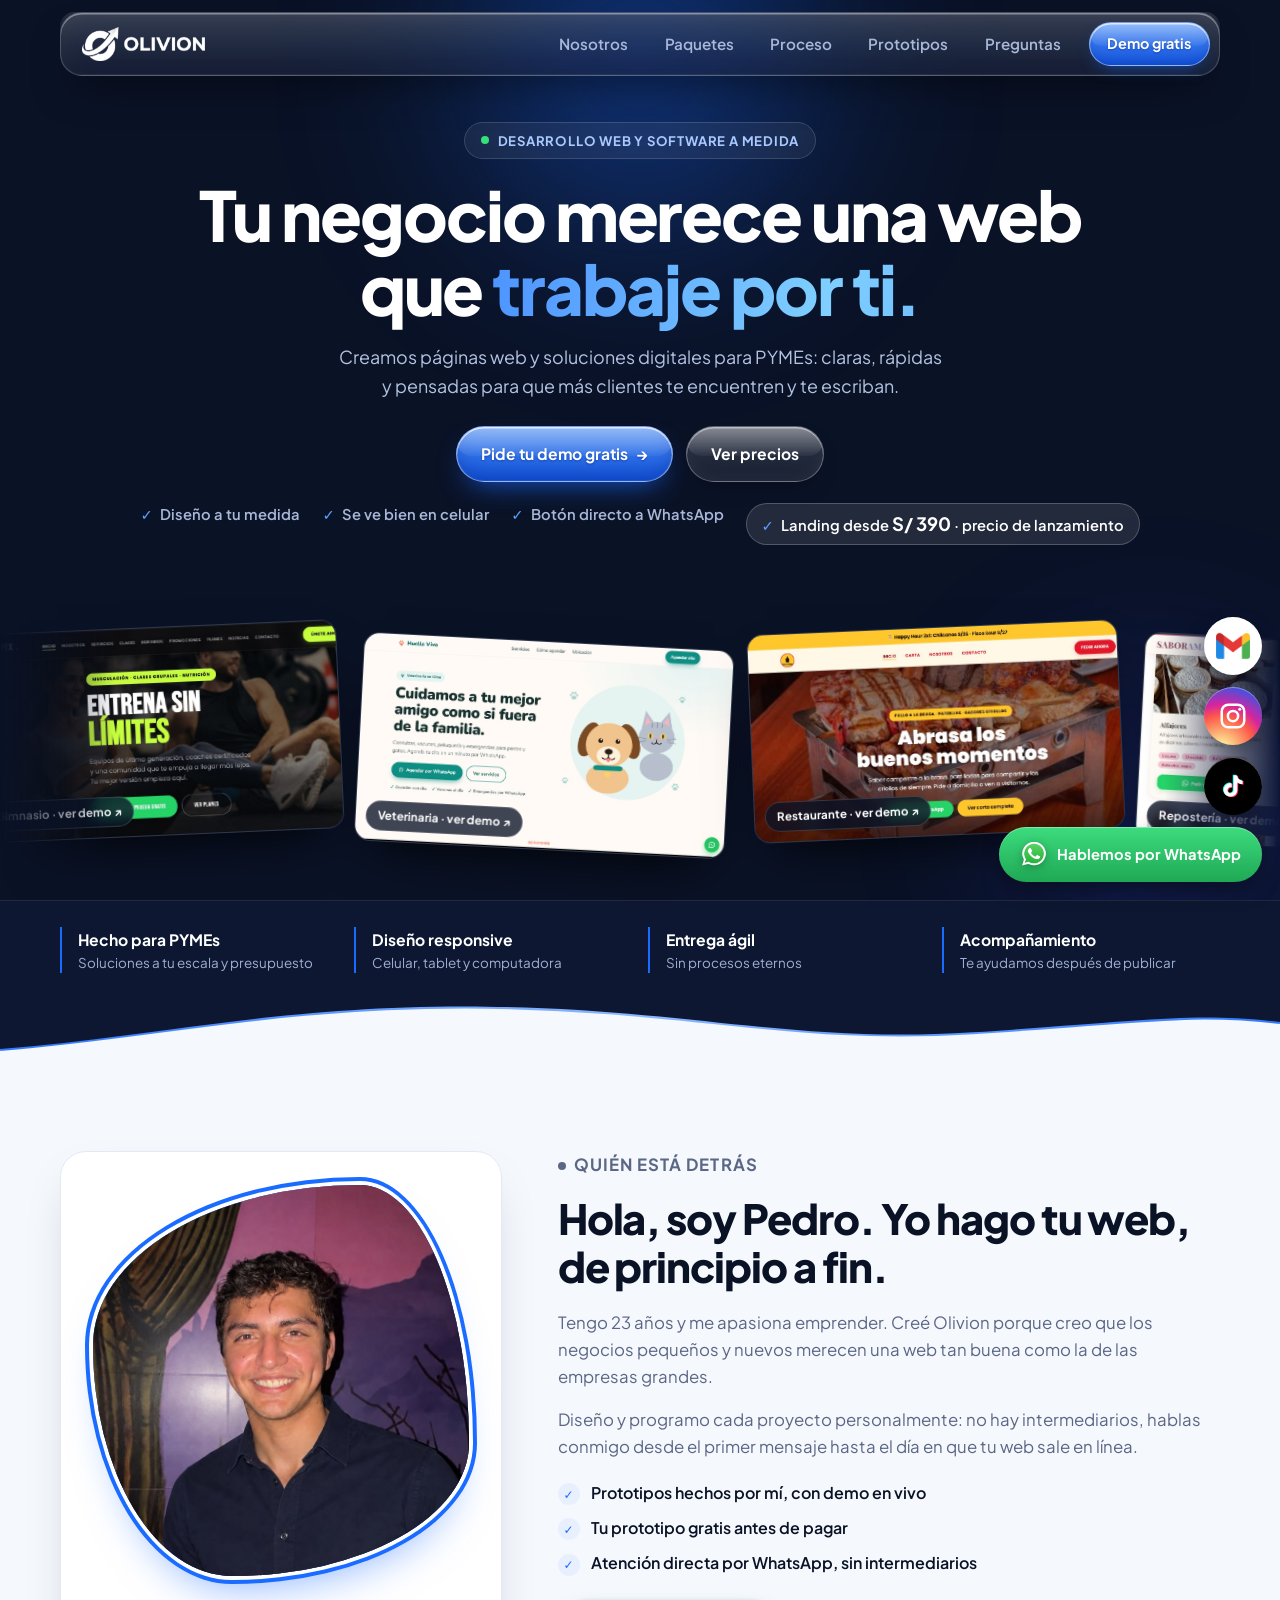
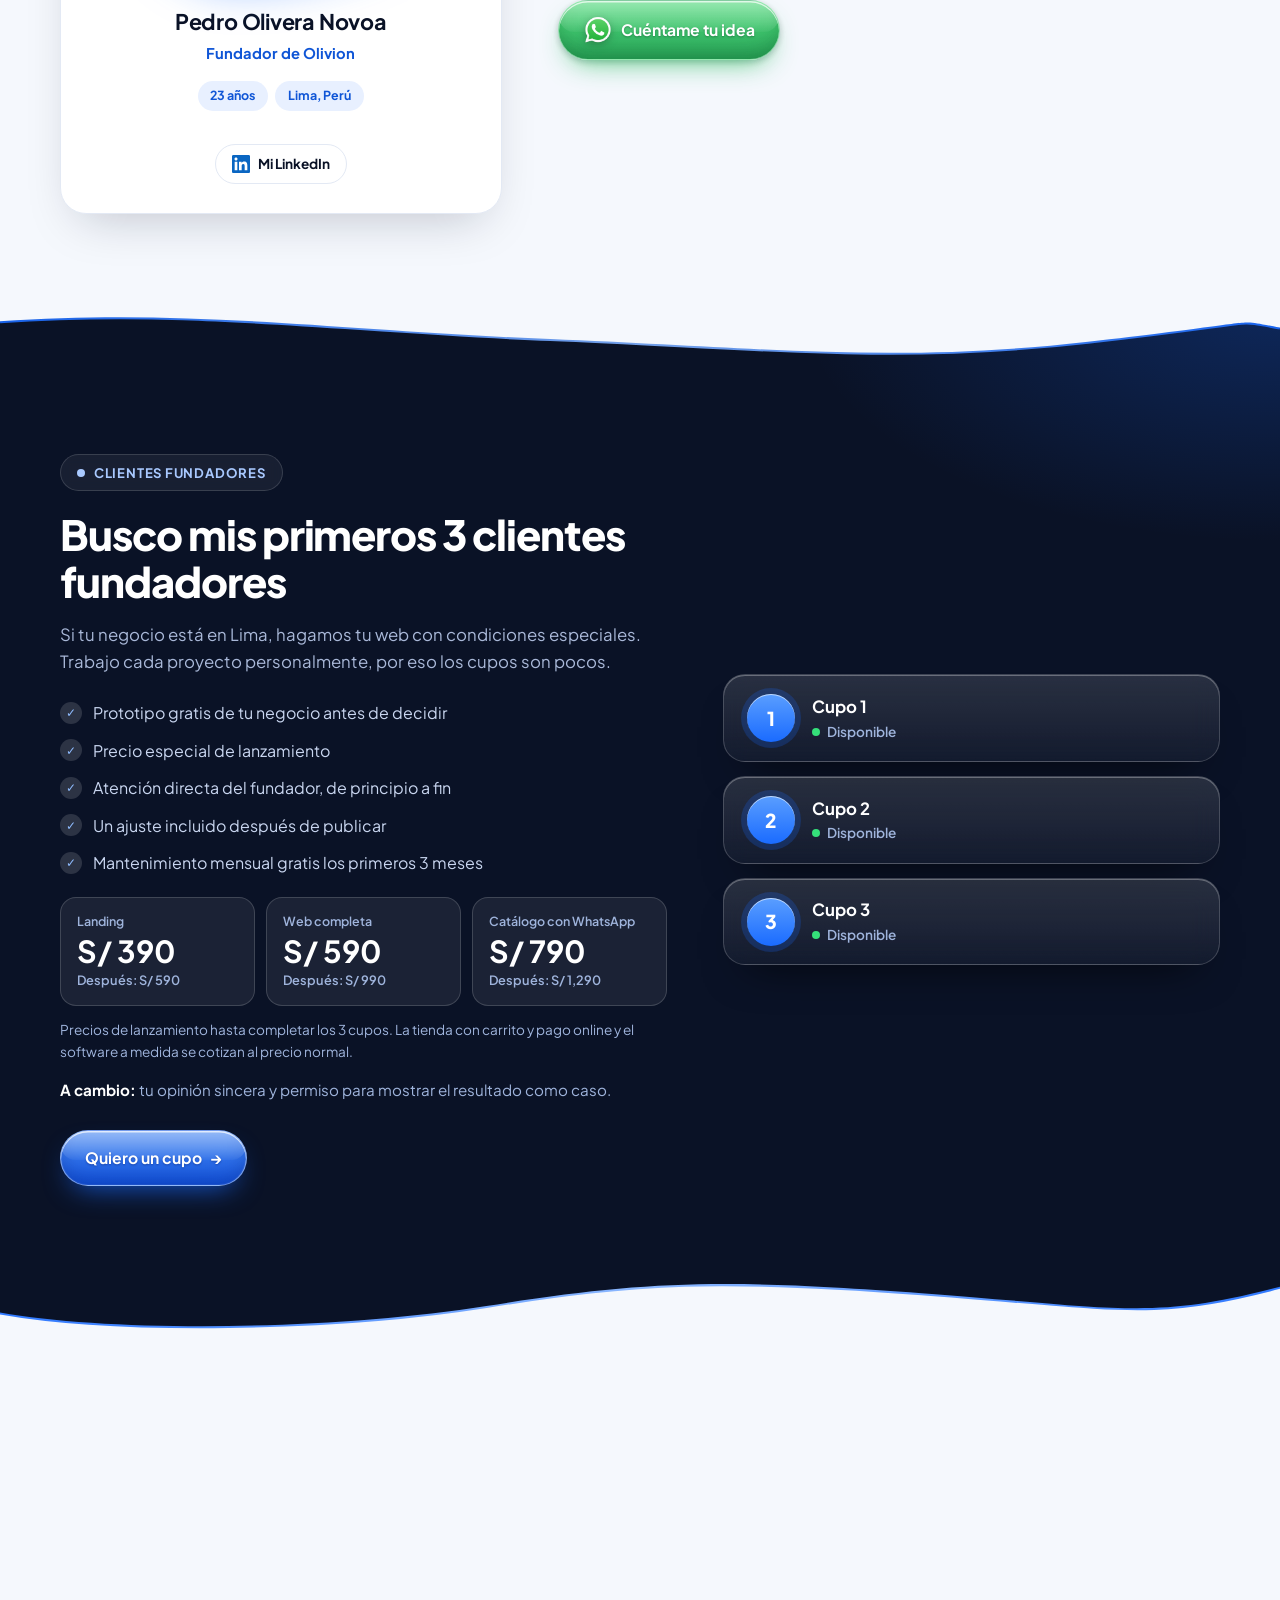
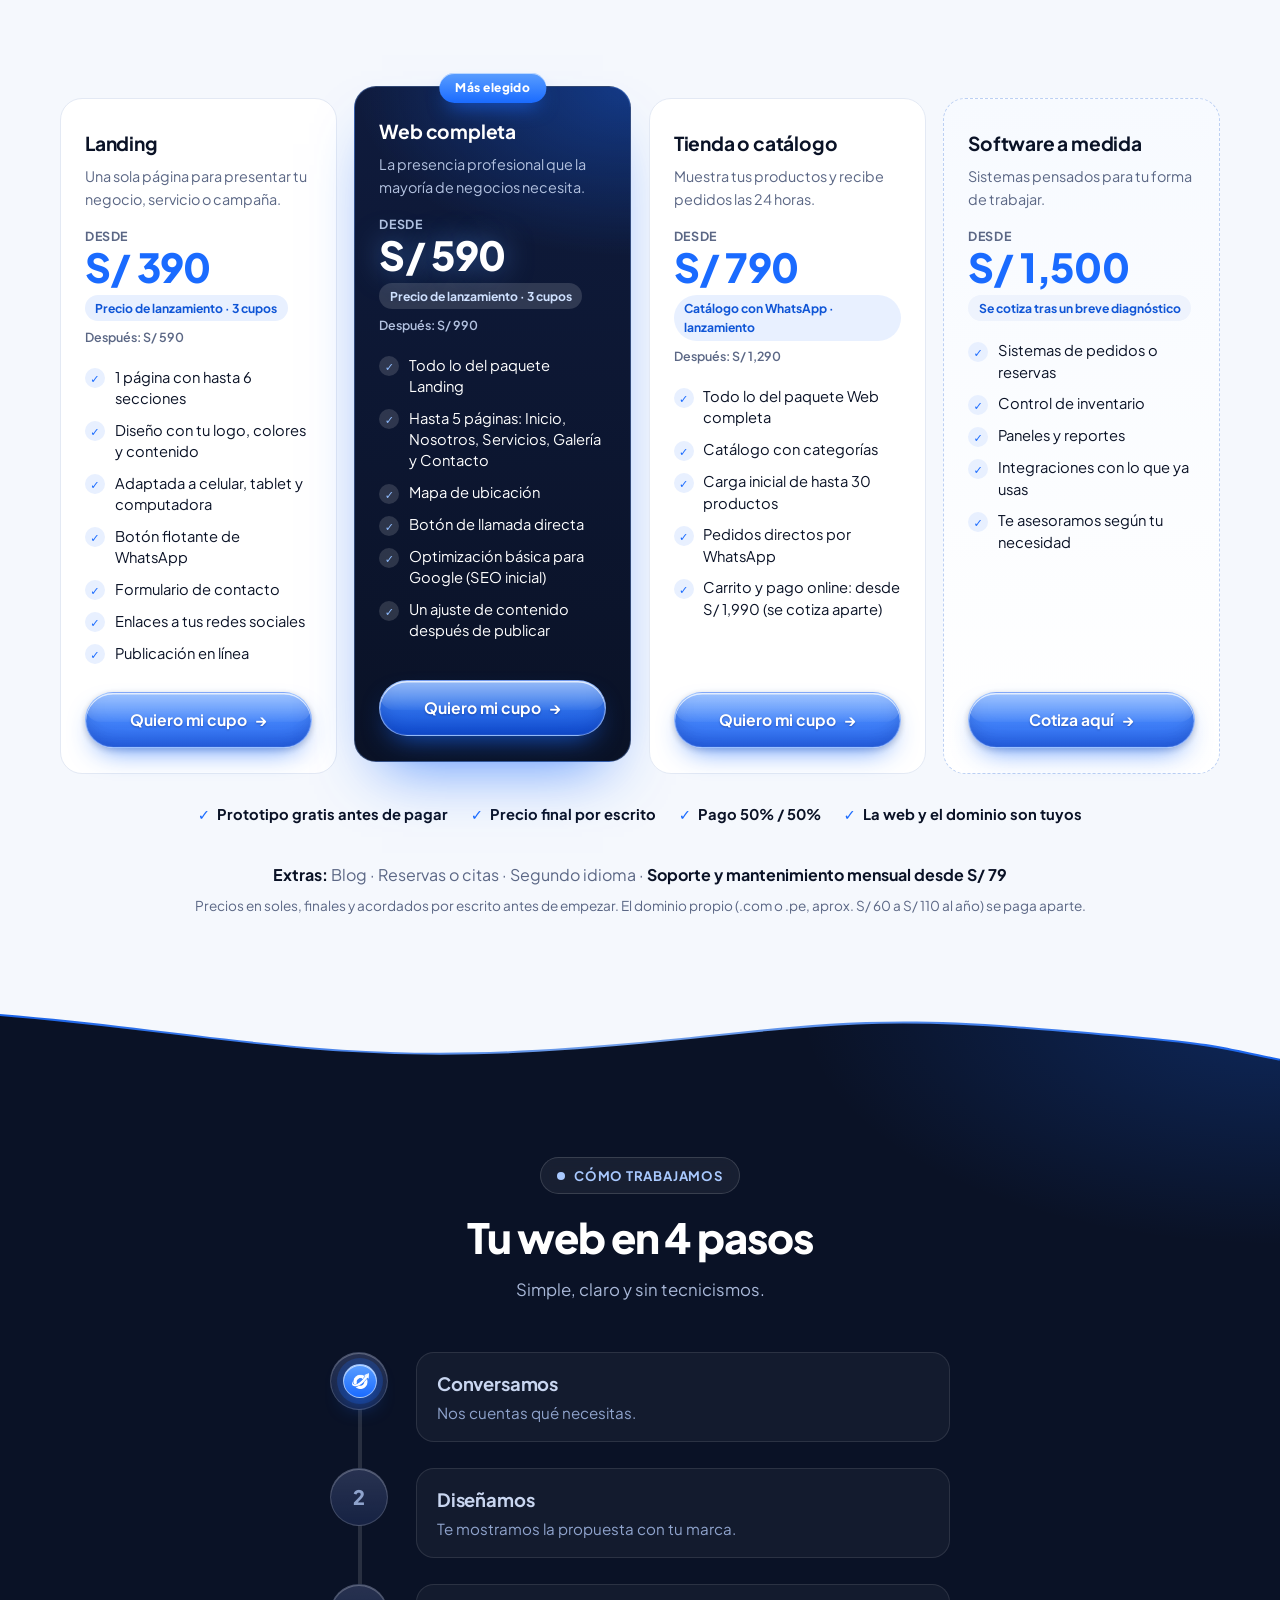
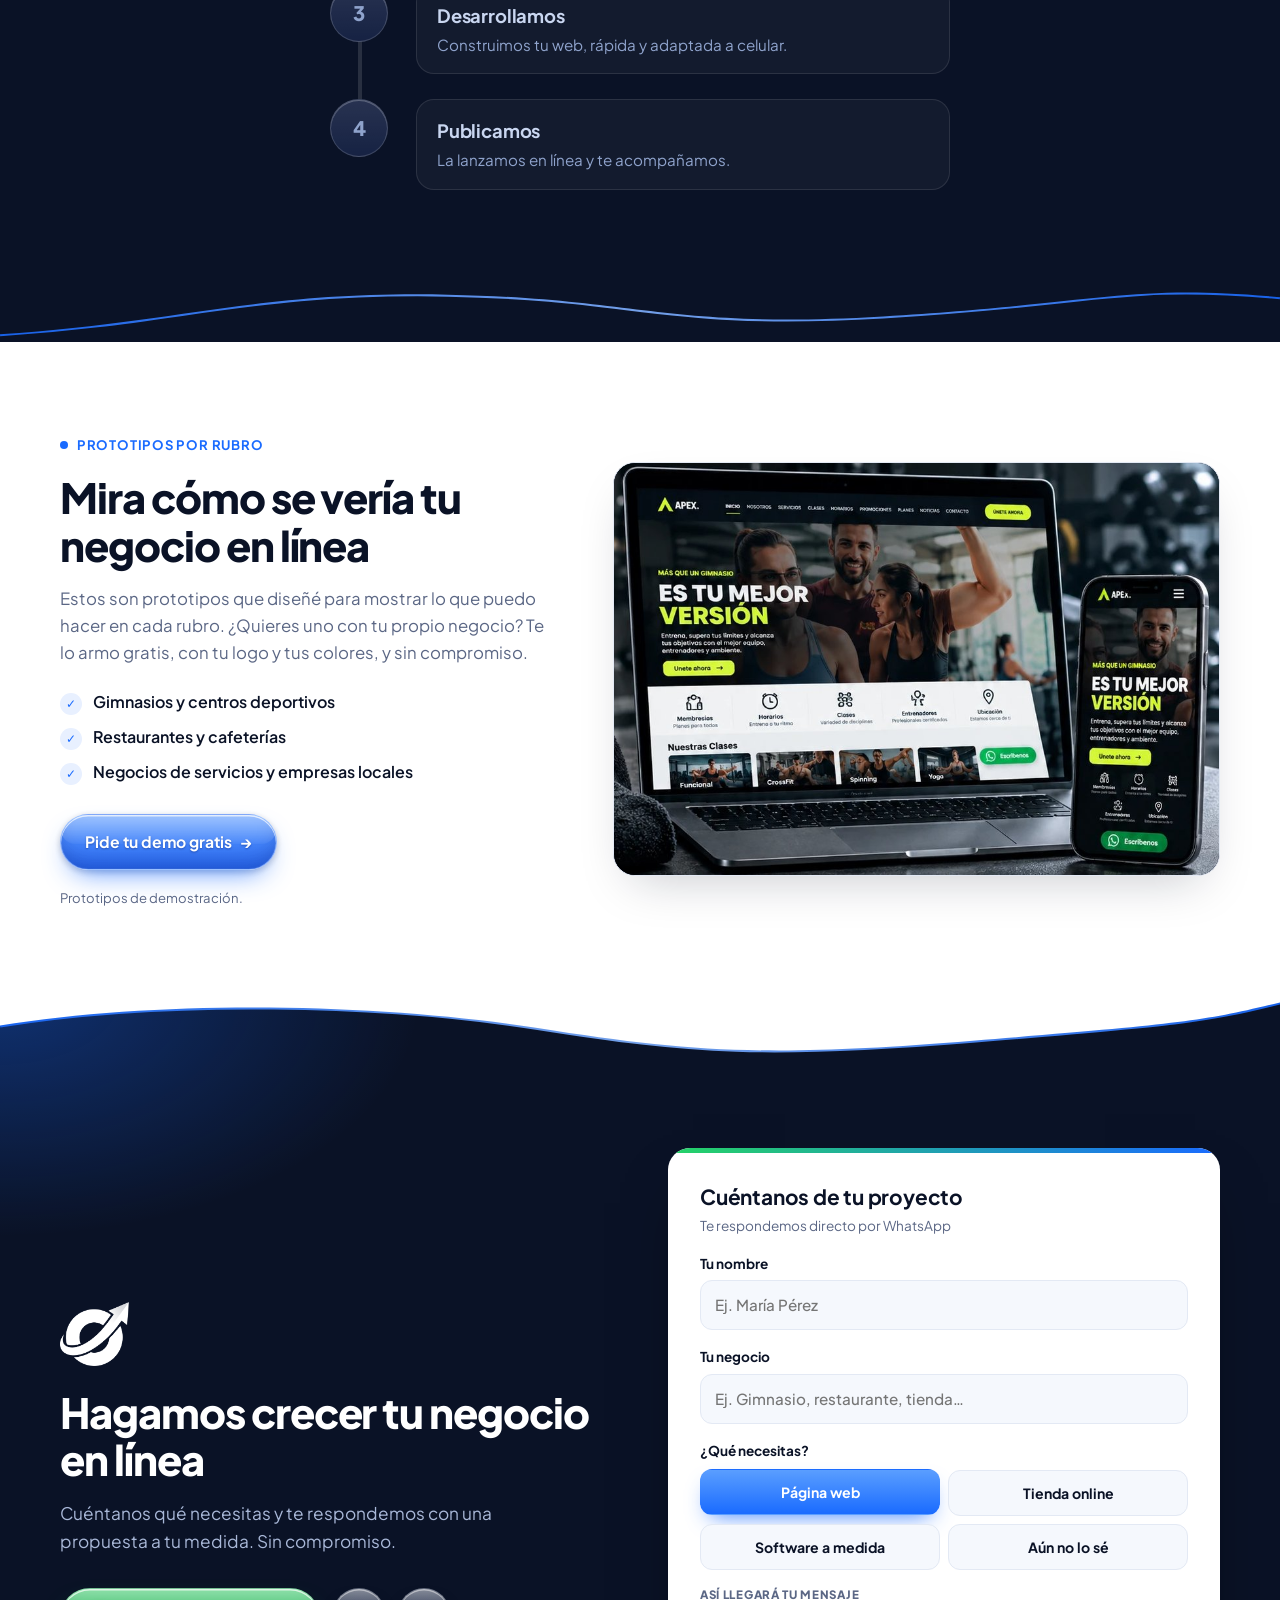
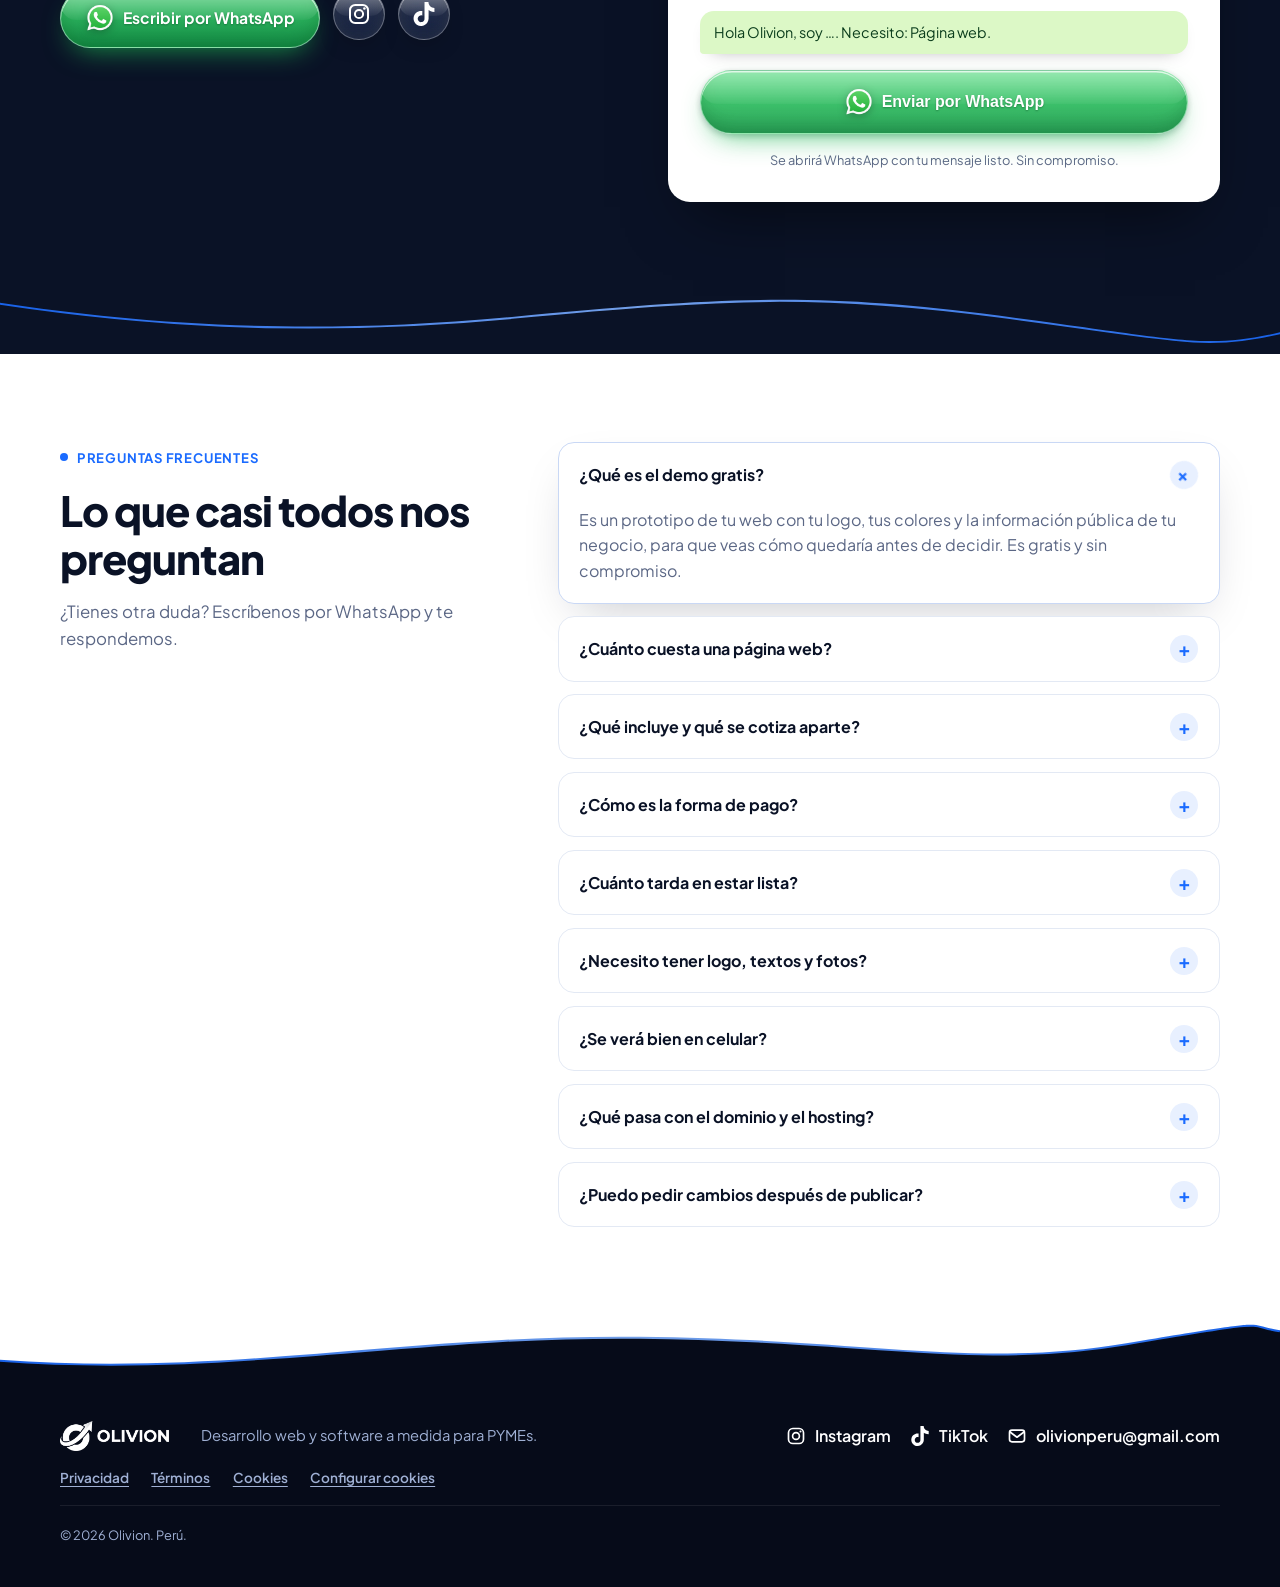
==== commit 5d967ca7: "Corrige CSP en produccion: foto del fundador sin handlers inline y permite Cloudflare Web Analytics " ====
--- a/index.html
+++ b/index.html
@@ -146,7 +146,7 @@
       <div class="founder__photo">
         <span aria-hidden="true">PO</span>
         <!-- Para poner tu foto: guarda una imagen como img/pedro.jpg (vertical, de 800x1000 px aprox.) y aparecerá sola -->
-        <img src="img/pedro.jpg" alt="Pedro Olivera Novoa, fundador de Olivion" onload="this.parentNode.classList.add('has-photo')" onerror="this.remove()">
+        <img src="img/pedro.jpg" alt="Pedro Olivera Novoa, fundador de Olivion" data-photo>
       </div>
       <h3>Pedro Olivera Novoa</h3>
       <p class="founder__role">Fundador de Olivion</p>
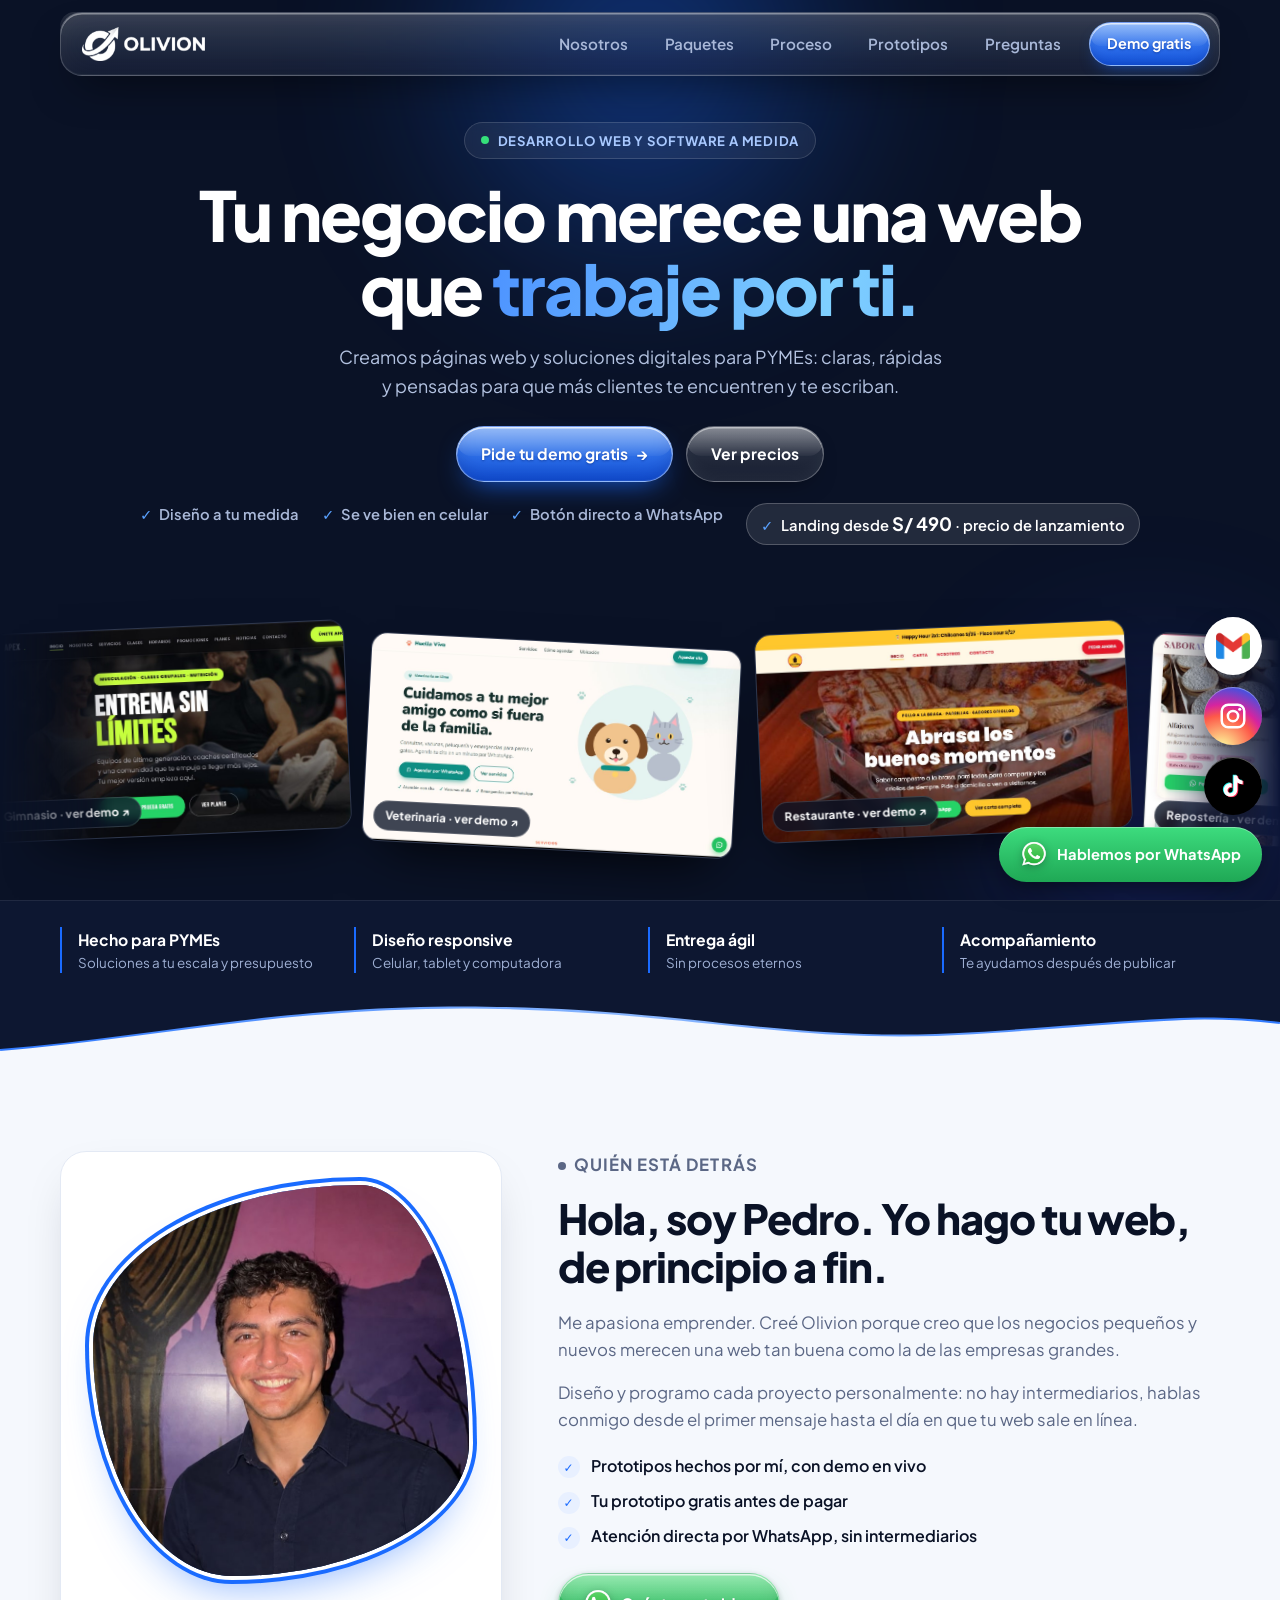
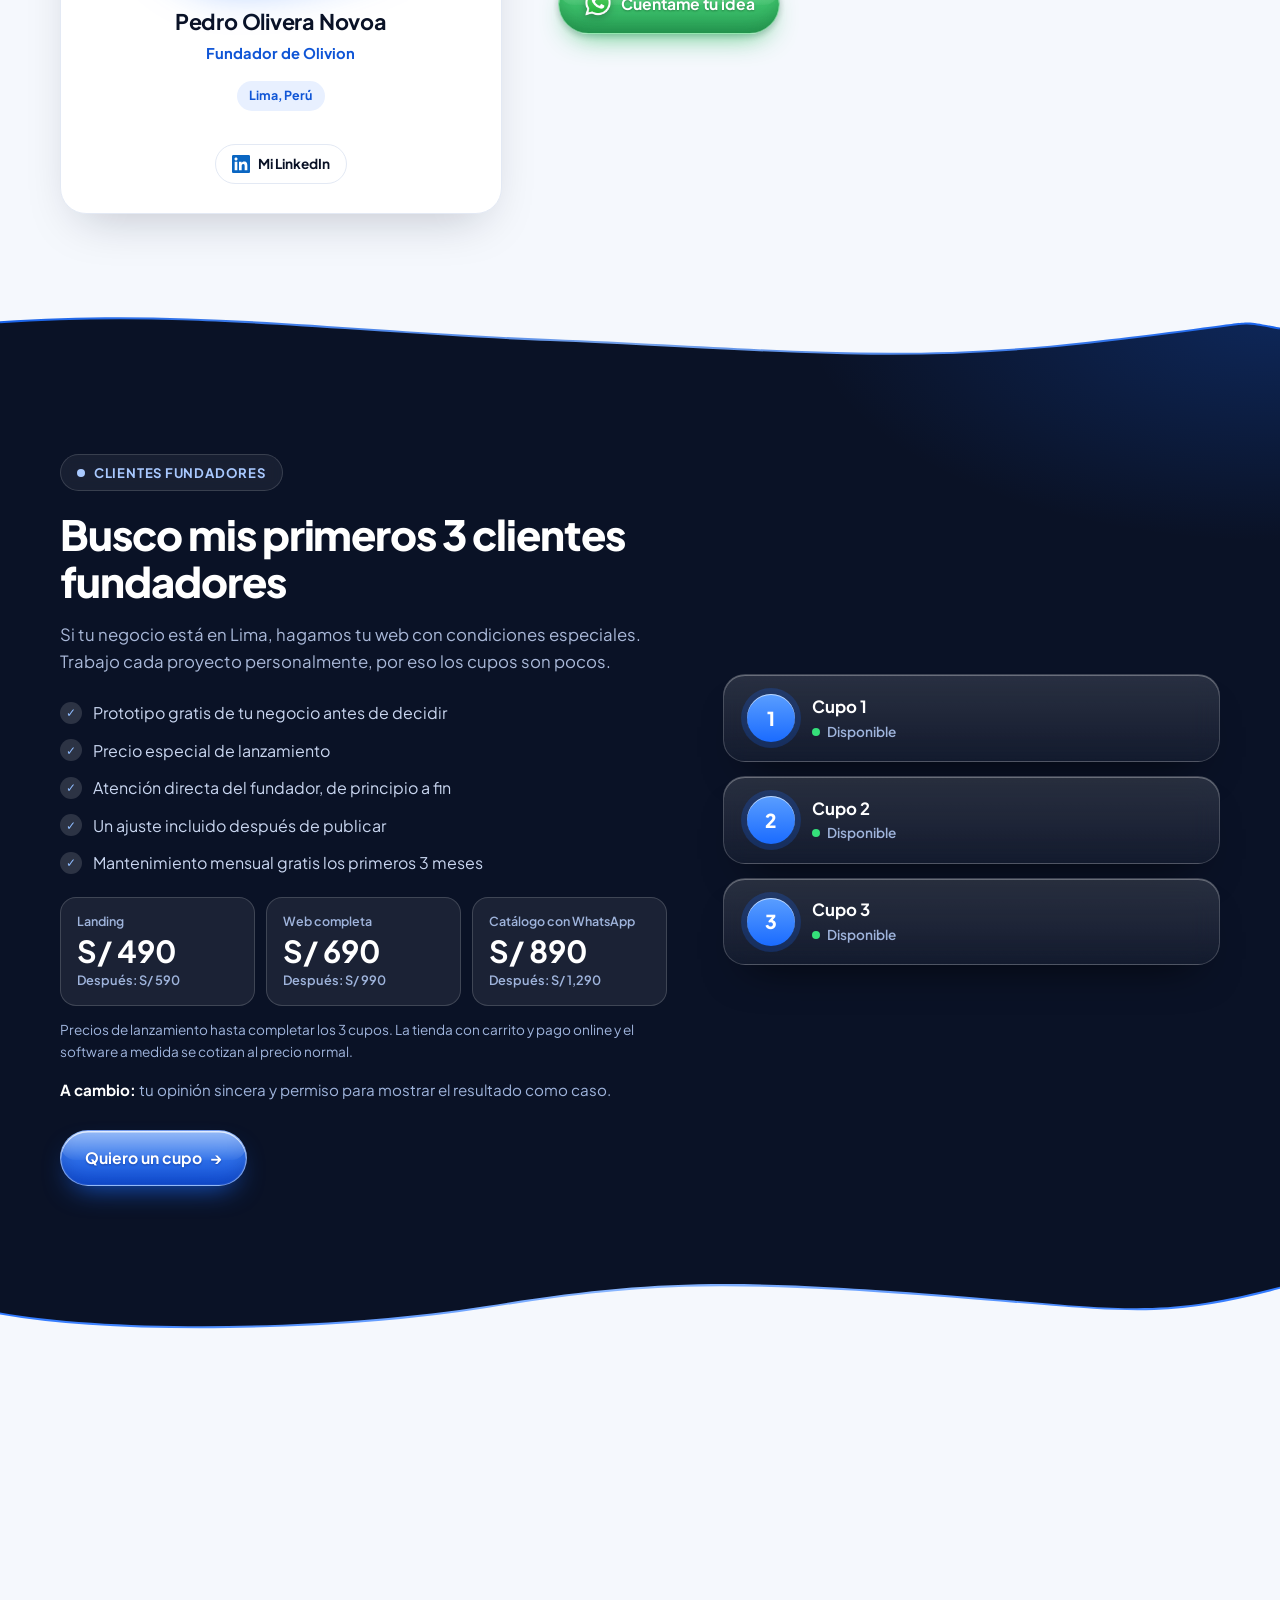
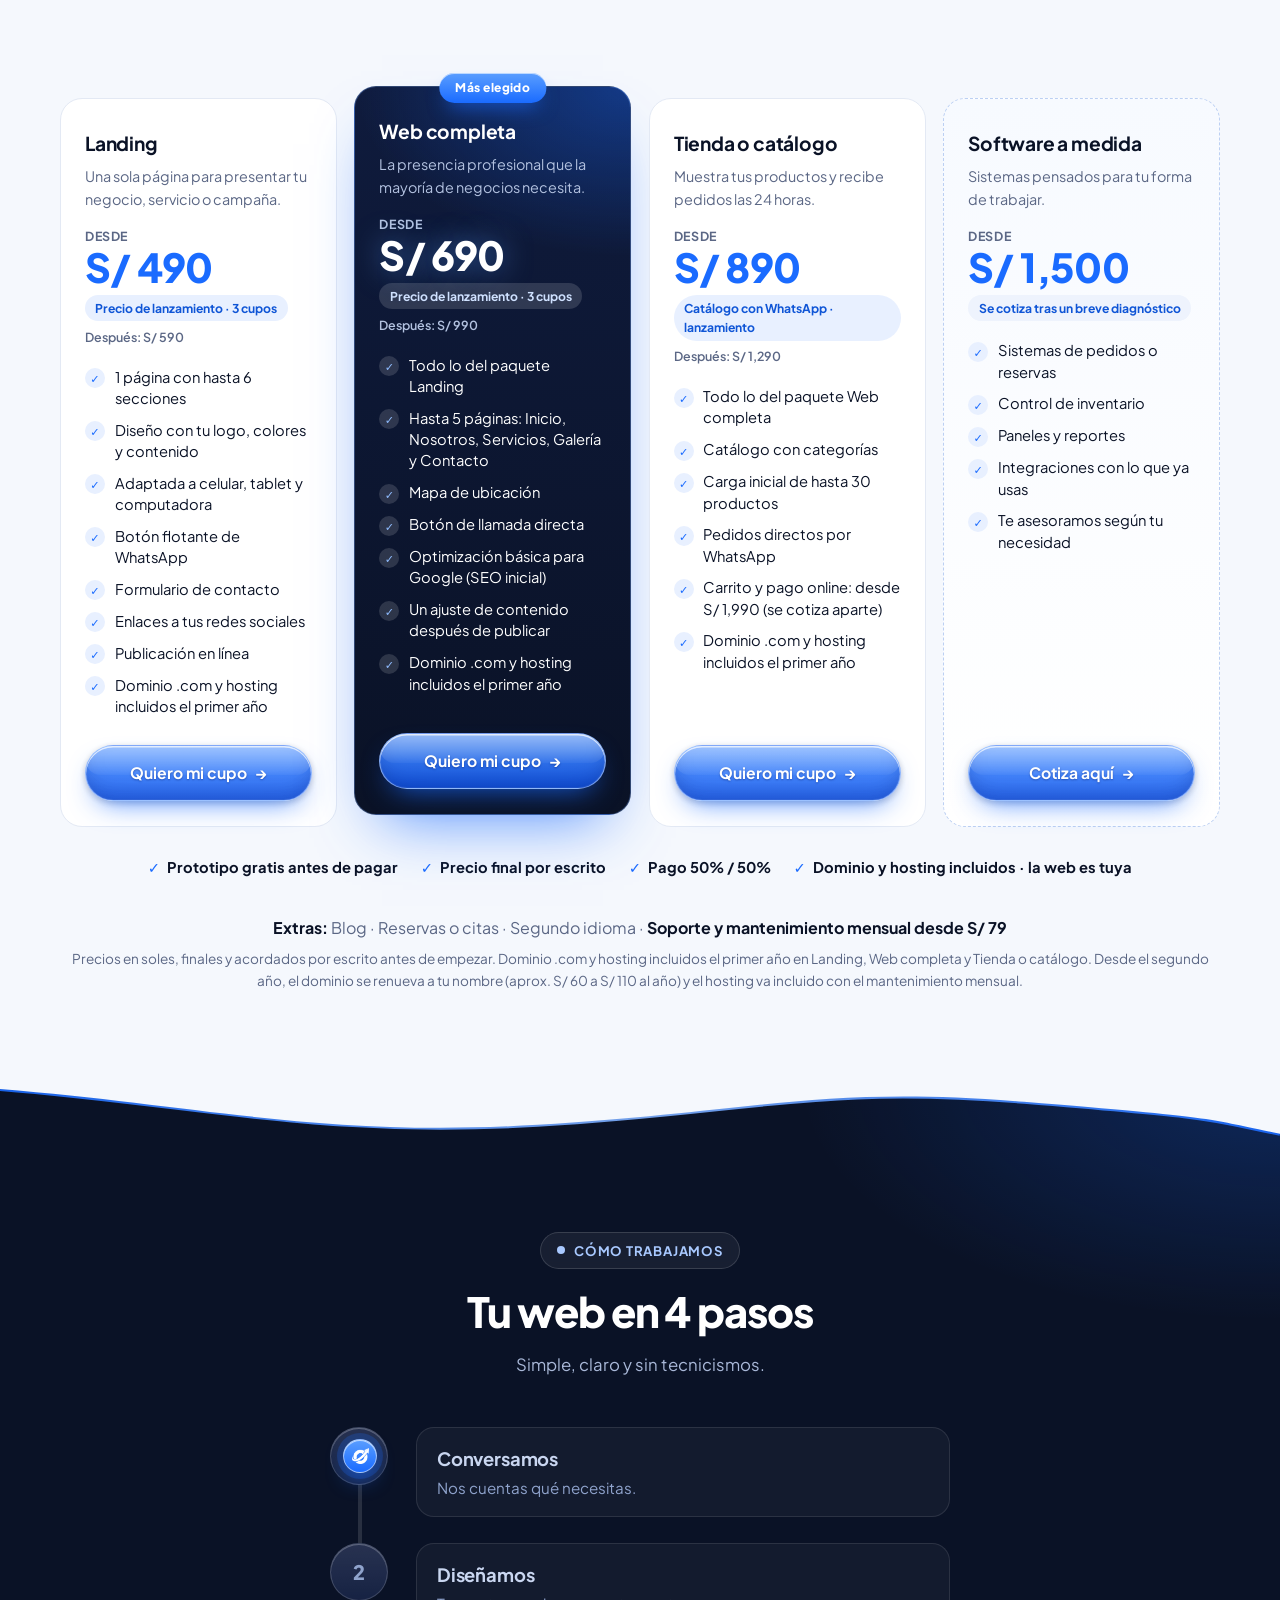
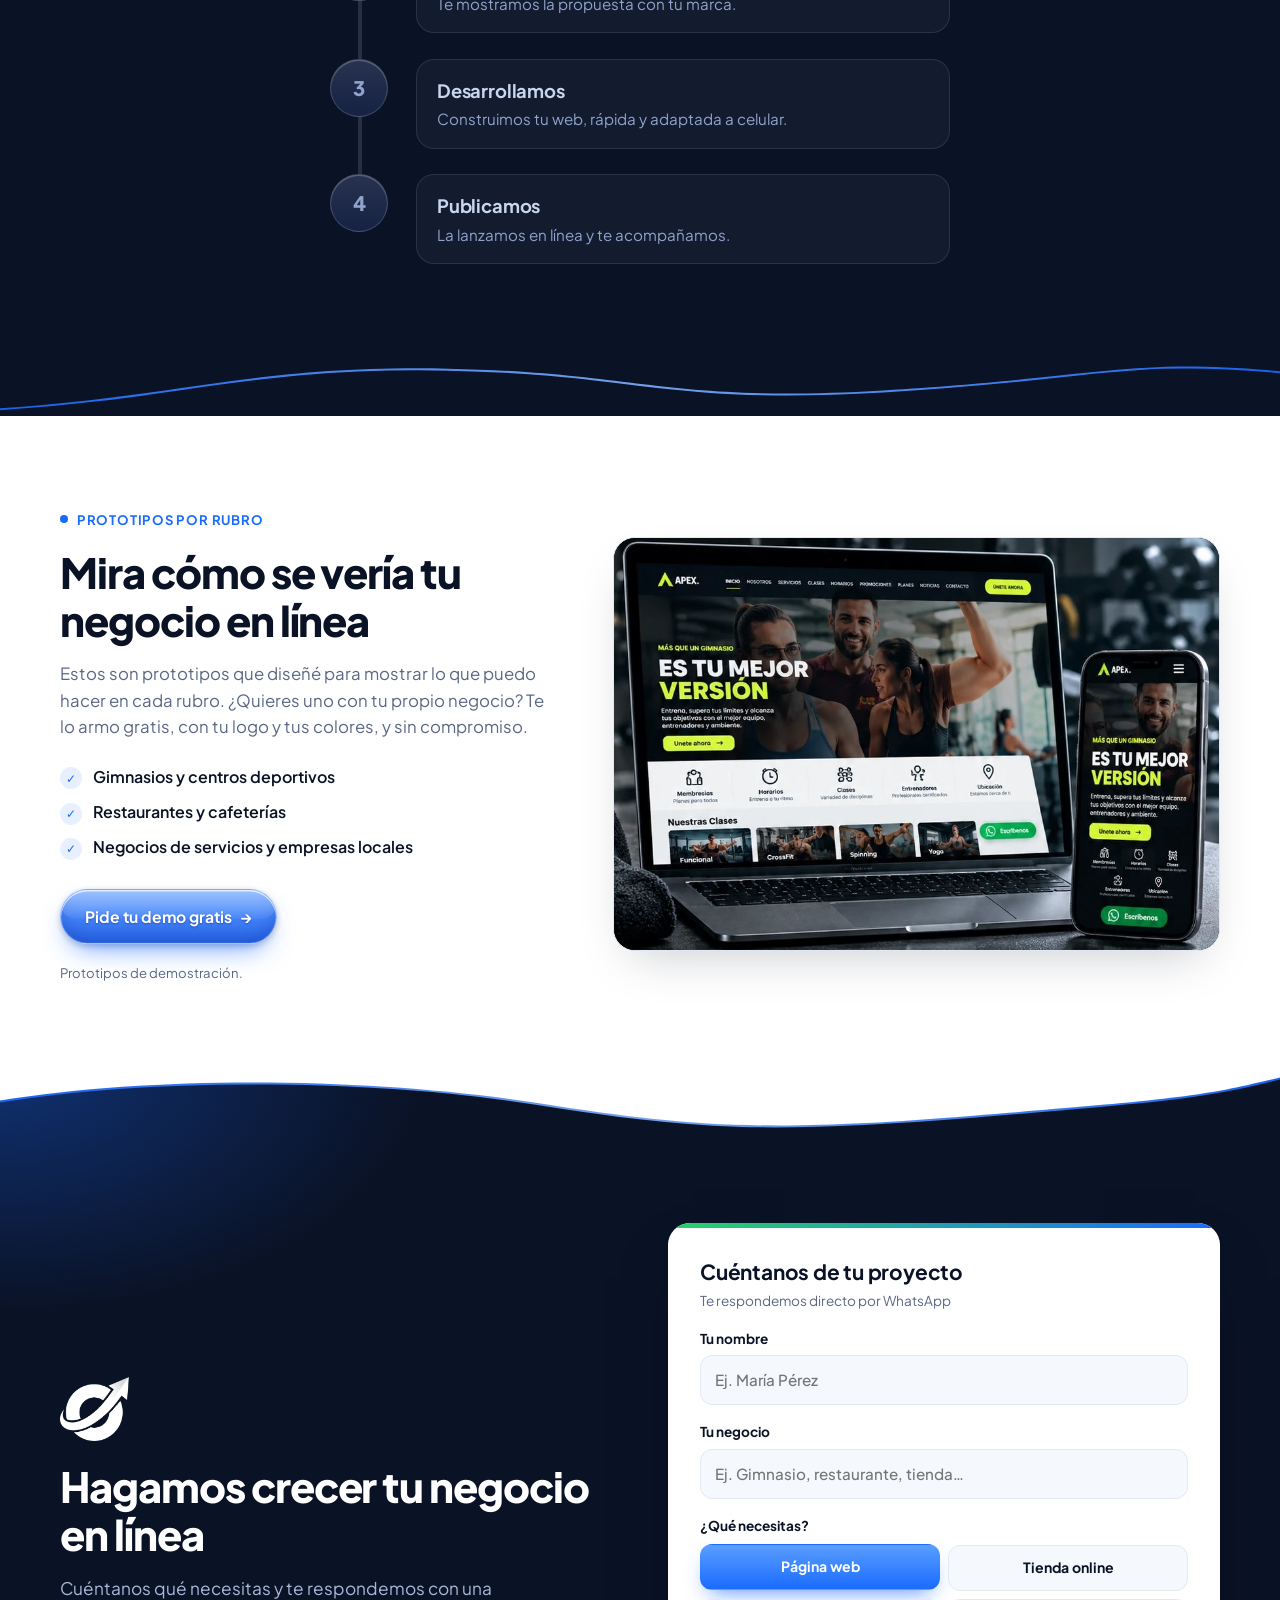
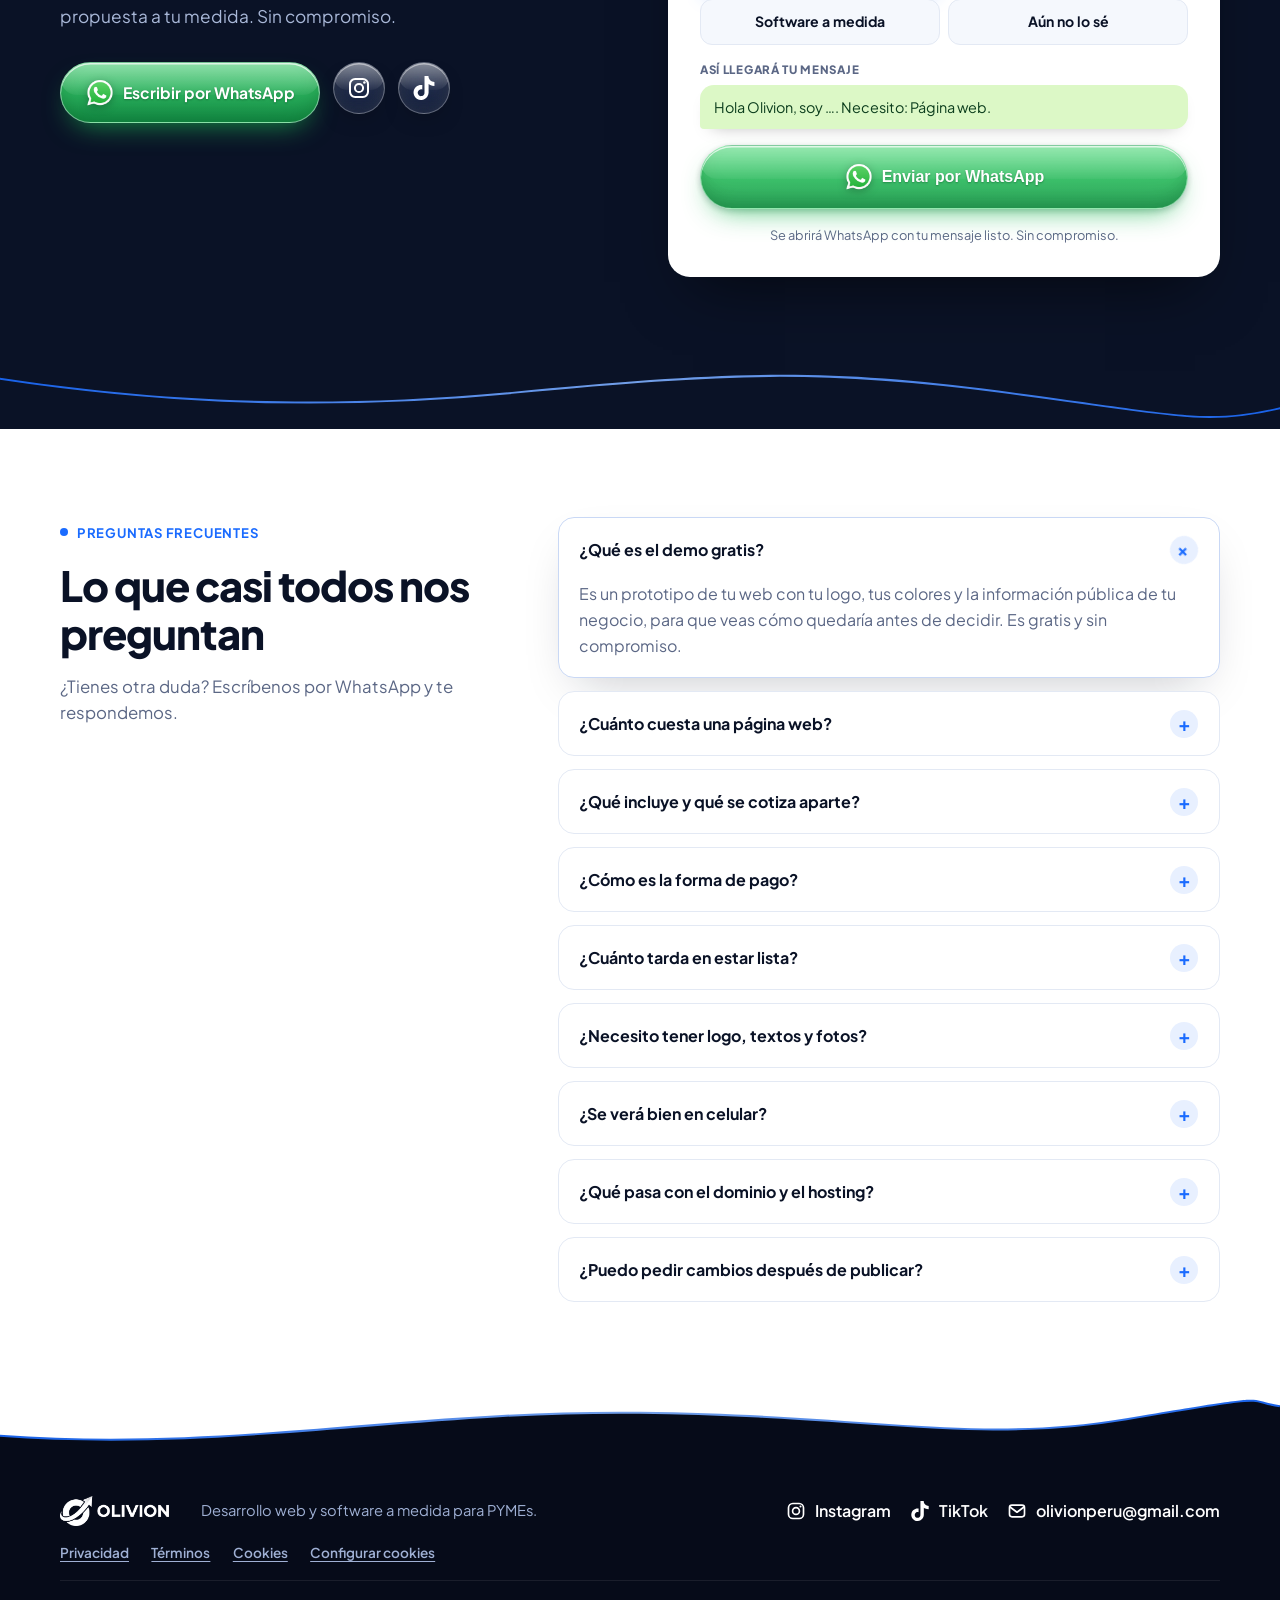
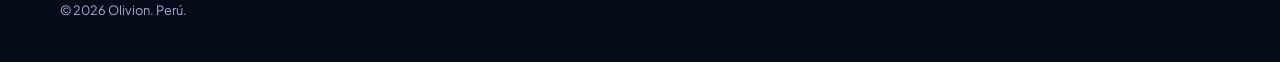
==== commit 48553d80: "Quita la edad del fundador, sube S/ 100 los precios de lanzamiento e incluye dominio y hosting el pr" ====
--- a/index.html
+++ b/index.html
@@ -4,7 +4,7 @@
 <meta charset="utf-8">
 <meta name="viewport" content="width=device-width, initial-scale=1">
 <title>Olivion | Desarrollo web y software a medida para PYMEs</title>
-<meta name="description" content="Páginas web, catálogos y software a medida para PYMEs de Lima y todo el Perú. Prototipo gratis antes de decidir y precios claros desde S/ 390.">
+<meta name="description" content="Páginas web, catálogos y software a medida para PYMEs de Lima y todo el Perú. Prototipo gratis antes de decidir y precios claros desde S/ 490.">
 <meta name="theme-color" content="#0a1226">
 <meta property="og:title" content="Olivion | Tu negocio merece una web que trabaje por ti">
 <meta property="og:description" content="Desarrollo web y software a medida para PYMEs. Lima, Perú.">
@@ -50,13 +50,13 @@
       "@type": "FAQPage",
       "mainEntity": [
         { "@type": "Question", "name": "¿Qué es el demo gratis?", "acceptedAnswer": { "@type": "Answer", "text": "Es un prototipo de tu web con tu logo, tus colores y la información pública de tu negocio, para que veas cómo quedaría antes de decidir. Es gratis y sin compromiso." } },
-        { "@type": "Question", "name": "¿Cuánto cuesta una página web?", "acceptedAnswer": { "@type": "Answer", "text": "Una landing cuesta desde S/ 590, una web completa desde S/ 990 y un catálogo con pedidos por WhatsApp desde S/ 1,290. Los primeros 3 clientes fundadores tienen precio de lanzamiento: S/ 390, S/ 590 y S/ 790. Una tienda con carrito y pago online parte desde S/ 1,990 y el software a medida se cotiza después de un breve diagnóstico. El precio final se acuerda por escrito antes de empezar." } },
-        { "@type": "Question", "name": "¿Qué incluye y qué se cotiza aparte?", "acceptedAnswer": { "@type": "Answer", "text": "Todos los paquetes incluyen diseño con tu logo y colores, adaptación a celular, tablet y computadora, botón directo a WhatsApp y publicación en línea, con 1 ronda de revisión en Landing y 2 en Web completa o Catálogo. Se cotiza aparte: fotografía profesional, redacción extensa de textos, rondas de revisión adicionales, la compra del dominio, el carrito y pago online, y blog o segundo idioma." } },
+        { "@type": "Question", "name": "¿Cuánto cuesta una página web?", "acceptedAnswer": { "@type": "Answer", "text": "Una landing cuesta desde S/ 590, una web completa desde S/ 990 y un catálogo con pedidos por WhatsApp desde S/ 1,290. Los primeros 3 clientes fundadores tienen precio de lanzamiento: S/ 490, S/ 690 y S/ 890. Una tienda con carrito y pago online parte desde S/ 1,990 y el software a medida se cotiza después de un breve diagnóstico. El precio final se acuerda por escrito antes de empezar." } },
+        { "@type": "Question", "name": "¿Qué incluye y qué se cotiza aparte?", "acceptedAnswer": { "@type": "Answer", "text": "Todos los paquetes incluyen diseño con tu logo y colores, adaptación a celular, tablet y computadora, botón directo a WhatsApp y publicación en línea, con 1 ronda de revisión en Landing y 2 en Web completa o Catálogo. El dominio .com y el hosting del primer año van incluidos. Se cotiza aparte: fotografía profesional, redacción extensa de textos, rondas de revisión adicionales, el carrito y pago online, y blog o segundo idioma." } },
         { "@type": "Question", "name": "¿Cómo es la forma de pago?", "acceptedAnswer": { "@type": "Answer", "text": "Trabajamos con un pago del 50% al empezar el proyecto y el 50% restante al entregarlo. Así ambos tenemos claridad desde el inicio." } },
         { "@type": "Question", "name": "¿Cuánto tarda en estar lista?", "acceptedAnswer": { "@type": "Answer", "text": "Una landing suele tardar alrededor de una semana desde que nos entregas tu contenido (logo, textos y fotos). Una web completa, un catálogo o un sistema a medida toman más, y te confirmamos el plazo al cotizar." } },
         { "@type": "Question", "name": "¿Necesito tener logo, textos y fotos?", "acceptedAnswer": { "@type": "Answer", "text": "Si ya los tienes, los usamos y la web sale con tu identidad. Si te falta algo, lo conversamos y te orientamos para ordenar tu contenido." } },
         { "@type": "Question", "name": "¿Se verá bien en celular?", "acceptedAnswer": { "@type": "Answer", "text": "Sí. Todas nuestras páginas se adaptan a celular, tablet y computadora, y llevan un botón directo a tu WhatsApp." } },
-        { "@type": "Question", "name": "¿Qué pasa con el dominio y el hosting?", "acceptedAnswer": { "@type": "Answer", "text": "El dominio propio (.com o .pe) se paga aparte, cuesta aproximadamente S/ 60 a S/ 110 al año y queda a tu nombre. Te asesoramos para elegir dónde publicar tu web; con el mantenimiento mensual (desde S/ 79 al mes) el hosting ya va incluido." } },
+        { "@type": "Question", "name": "¿Qué pasa con el dominio y el hosting?", "acceptedAnswer": { "@type": "Answer", "text": "Landing, Web completa y Tienda o catálogo incluyen el dominio propio (.com) y el hosting durante el primer año, y el dominio queda a tu nombre. Desde el segundo año, el dominio se renueva a tu nombre (aprox. S/ 60 a S/ 110 al año) y el hosting va incluido con el mantenimiento mensual (desde S/ 79 al mes)." } },
         { "@type": "Question", "name": "¿Puedo pedir cambios después de publicar?", "acceptedAnswer": { "@type": "Answer", "text": "Sí. El mantenimiento mensual, desde S/ 79 al mes, incluye hosting, hasta 2 cambios menores al mes, copia de seguridad y soporte por WhatsApp. A los clientes fundadores les regalamos los primeros 3 meses." } }
       ]
     }
@@ -107,7 +107,7 @@
       <li>Diseño a tu medida</li>
       <li>Se ve bien en celular</li>
       <li>Botón directo a WhatsApp</li>
-      <li class="ticks__deal">Landing desde <b>S/ 390</b> · precio de lanzamiento</li>
+      <li class="ticks__deal">Landing desde <b>S/ 490</b> · precio de lanzamiento</li>
     </ul>
   </div>
 
@@ -151,7 +151,6 @@
       <h3>Pedro Olivera Novoa</h3>
       <p class="founder__role">Fundador de Olivion</p>
       <ul class="founder__tags">
-        <li>23 años</li>
         <li>Lima, Perú</li>
       </ul>
       <a id="founderIn" class="founder__in" href="#" target="_blank" rel="noopener noreferrer me" hidden><svg class="sico" aria-hidden="true"><use href="#i-in"/></svg>Mi LinkedIn</a>
@@ -161,7 +160,7 @@
       <p class="eyebrow"><span class="dot"></span>Quién está detrás</p>
       <h2>Hola, soy Pedro. Yo hago tu web, de principio a fin.</h2>
       <p class="founder__short">Diseño y programo cada proyecto personalmente: hablas conmigo desde el primer mensaje hasta que tu web está en línea.</p>
-      <p>Tengo 23 años y me apasiona emprender. Creé Olivion porque creo que los negocios pequeños y nuevos merecen una web tan buena como la de las empresas grandes.</p>
+      <p>Me apasiona emprender. Creé Olivion porque creo que los negocios pequeños y nuevos merecen una web tan buena como la de las empresas grandes.</p>
       <p>Diseño y programo cada proyecto personalmente: no hay intermediarios, hablas conmigo desde el primer mensaje hasta el día en que tu web sale en línea.</p>
       <ul class="check proofs">
         <li>Prototipos hechos por mí, con demo en vivo</li>
@@ -188,9 +187,9 @@
         <li>Mantenimiento mensual gratis los primeros 3 meses</li>
       </ul>
       <div class="fund__prices" aria-label="Precios de lanzamiento">
-        <div><small>Landing</small><b>S/ 390</b><span class="fp-after">Después: S/ 590</span></div>
-        <div><small>Web completa</small><b>S/ 590</b><span class="fp-after">Después: S/ 990</span></div>
-        <div><small>Catálogo con WhatsApp</small><b>S/ 790</b><span class="fp-after">Después: S/ 1,290</span></div>
+        <div><small>Landing</small><b>S/ 490</b><span class="fp-after">Después: S/ 590</span></div>
+        <div><small>Web completa</small><b>S/ 690</b><span class="fp-after">Después: S/ 990</span></div>
+        <div><small>Catálogo con WhatsApp</small><b>S/ 890</b><span class="fp-after">Después: S/ 1,290</span></div>
       </div>
       <p class="fund__note">Precios de lanzamiento hasta completar los 3 cupos. La tienda con carrito y pago online y el software a medida se cotizan al precio normal.</p>
       <p class="fund__give"><b>A cambio:</b> tu opinión sincera y permiso para mostrar el resultado como caso.</p>
@@ -220,7 +219,7 @@
       <article class="plan">
         <h3>Landing</h3>
         <p class="plan__for">Una sola página para presentar tu negocio, servicio o campaña.</p>
-        <p class="plan__price"><span class="plan__from">desde</span><b>S/ 390</b></p>
+        <p class="plan__price"><span class="plan__from">desde</span><b>S/ 490</b></p>
         <div class="plan__tags"><span class="plan__tag">Precio de lanzamiento · 3 cupos</span><span class="plan__after">Después: S/ 590</span></div>
         <button class="plan__toggle" type="button" aria-expanded="false">Qué incluye</button>
         <ul class="plan__list">
@@ -231,6 +230,7 @@
           <li>Formulario de contacto</li>
           <li>Enlaces a tus redes sociales</li>
           <li>Publicación en línea</li>
+          <li>Dominio .com y hosting incluidos el primer año</li>
         </ul>
         <a class="btn" data-plan="Landing" data-founder href="#contacto" target="_blank" rel="noopener">Quiero mi cupo <span aria-hidden="true">→</span></a>
       </article>
@@ -239,7 +239,7 @@
         <span class="plan__badge">Más elegido</span>
         <h3>Web completa</h3>
         <p class="plan__for">La presencia profesional que la mayoría de negocios necesita.</p>
-        <p class="plan__price"><span class="plan__from">desde</span><b>S/ 590</b></p>
+        <p class="plan__price"><span class="plan__from">desde</span><b>S/ 690</b></p>
         <div class="plan__tags"><span class="plan__tag">Precio de lanzamiento · 3 cupos</span><span class="plan__after">Después: S/ 990</span></div>
         <button class="plan__toggle" type="button" aria-expanded="false">Qué incluye</button>
         <ul class="plan__list">
@@ -249,6 +249,7 @@
           <li>Botón de llamada directa</li>
           <li>Optimización básica para Google (SEO inicial)</li>
           <li>Un ajuste de contenido después de publicar</li>
+          <li>Dominio .com y hosting incluidos el primer año</li>
         </ul>
         <a class="btn" data-plan="Web completa" data-founder href="#contacto" target="_blank" rel="noopener">Quiero mi cupo <span aria-hidden="true">→</span></a>
       </article>
@@ -256,7 +257,7 @@
       <article class="plan">
         <h3>Tienda o catálogo</h3>
         <p class="plan__for">Muestra tus productos y recibe pedidos las 24 horas.</p>
-        <p class="plan__price"><span class="plan__from">desde</span><b>S/ 790</b></p>
+        <p class="plan__price"><span class="plan__from">desde</span><b>S/ 890</b></p>
         <div class="plan__tags"><span class="plan__tag">Catálogo con WhatsApp · lanzamiento</span><span class="plan__after">Después: S/ 1,290</span></div>
         <button class="plan__toggle" type="button" aria-expanded="false">Qué incluye</button>
         <ul class="plan__list">
@@ -265,6 +266,7 @@
           <li>Carga inicial de hasta 30 productos</li>
           <li>Pedidos directos por WhatsApp</li>
           <li>Carrito y pago online: desde S/ 1,990 (se cotiza aparte)</li>
+          <li>Dominio .com y hosting incluidos el primer año</li>
         </ul>
         <a class="btn" data-plan="Tienda o catálogo" data-founder href="#contacto" target="_blank" rel="noopener">Quiero mi cupo <span aria-hidden="true">→</span></a>
       </article>
@@ -290,12 +292,12 @@
       <li>Prototipo gratis antes de pagar</li>
       <li>Precio final por escrito</li>
       <li>Pago 50% / 50%</li>
-      <li>La web y el dominio son tuyos</li>
+      <li>Dominio y hosting incluidos · la web es tuya</li>
     </ul>
 
     <div class="plans__extra">
       <p><b>Extras:</b> Blog · Reservas o citas · Segundo idioma · <b>Soporte y mantenimiento mensual desde S/ 79</b></p>
-      <p class="plans__note">Precios en soles, finales y acordados por escrito antes de empezar. El dominio propio (.com o .pe, aprox. S/ 60 a S/ 110 al año) se paga aparte.</p>
+      <p class="plans__note">Precios en soles, finales y acordados por escrito antes de empezar. Dominio .com y hosting incluidos el primer año en Landing, Web completa y Tienda o catálogo. Desde el segundo año, el dominio se renueva a tu nombre (aprox. S/ 60 a S/ 110 al año) y el hosting va incluido con el mantenimiento mensual.</p>
     </div>
   </div>
 </section>
@@ -408,11 +410,11 @@
       </details>
       <details class="faq__item" name="faq">
         <summary>¿Cuánto cuesta una página web?</summary>
-        <p>Una landing cuesta desde S/ 590, una web completa desde S/ 990 y un catálogo con pedidos por WhatsApp desde S/ 1,290. Los primeros 3 clientes fundadores tienen precio de lanzamiento: S/ 390, S/ 590 y S/ 790. Una tienda con carrito y pago online parte desde S/ 1,990 y el software a medida se cotiza después de un breve diagnóstico. El precio final se acuerda por escrito antes de empezar.</p>
+        <p>Una landing cuesta desde S/ 590, una web completa desde S/ 990 y un catálogo con pedidos por WhatsApp desde S/ 1,290. Los primeros 3 clientes fundadores tienen precio de lanzamiento: S/ 490, S/ 690 y S/ 890. Una tienda con carrito y pago online parte desde S/ 1,990 y el software a medida se cotiza después de un breve diagnóstico. El precio final se acuerda por escrito antes de empezar.</p>
       </details>
       <details class="faq__item" name="faq">
         <summary>¿Qué incluye y qué se cotiza aparte?</summary>
-        <p>Todos los paquetes incluyen diseño con tu logo y colores, adaptación a celular, tablet y computadora, botón directo a WhatsApp y publicación en línea, con 1 ronda de revisión en Landing y 2 en Web completa o Catálogo. Se cotiza aparte: fotografía profesional, redacción extensa de textos, rondas de revisión adicionales, la compra del dominio, el carrito y pago online, y blog o segundo idioma.</p>
+        <p>Todos los paquetes incluyen diseño con tu logo y colores, adaptación a celular, tablet y computadora, botón directo a WhatsApp y publicación en línea, con 1 ronda de revisión en Landing y 2 en Web completa o Catálogo. El dominio .com y el hosting del primer año van incluidos. Se cotiza aparte: fotografía profesional, redacción extensa de textos, rondas de revisión adicionales, el carrito y pago online, y blog o segundo idioma.</p>
       </details>
       <details class="faq__item" name="faq">
         <summary>¿Cómo es la forma de pago?</summary>
@@ -432,7 +434,7 @@
       </details>
       <details class="faq__item" name="faq">
         <summary>¿Qué pasa con el dominio y el hosting?</summary>
-        <p>El dominio propio (.com o .pe) se paga aparte, cuesta aproximadamente S/ 60 a S/ 110 al año y queda a tu nombre. Te asesoramos para elegir dónde publicar tu web; con el mantenimiento mensual (desde S/ 79 al mes) el hosting ya va incluido.</p>
+        <p>Landing, Web completa y Tienda o catálogo incluyen el dominio propio (.com) y el hosting durante el primer año, y el dominio queda a tu nombre. Desde el segundo año, el dominio se renueva a tu nombre (aprox. S/ 60 a S/ 110 al año) y el hosting va incluido con el mantenimiento mensual (desde S/ 79 al mes).</p>
       </details>
       <details class="faq__item" name="faq">
         <summary>¿Puedo pedir cambios después de publicar?</summary>
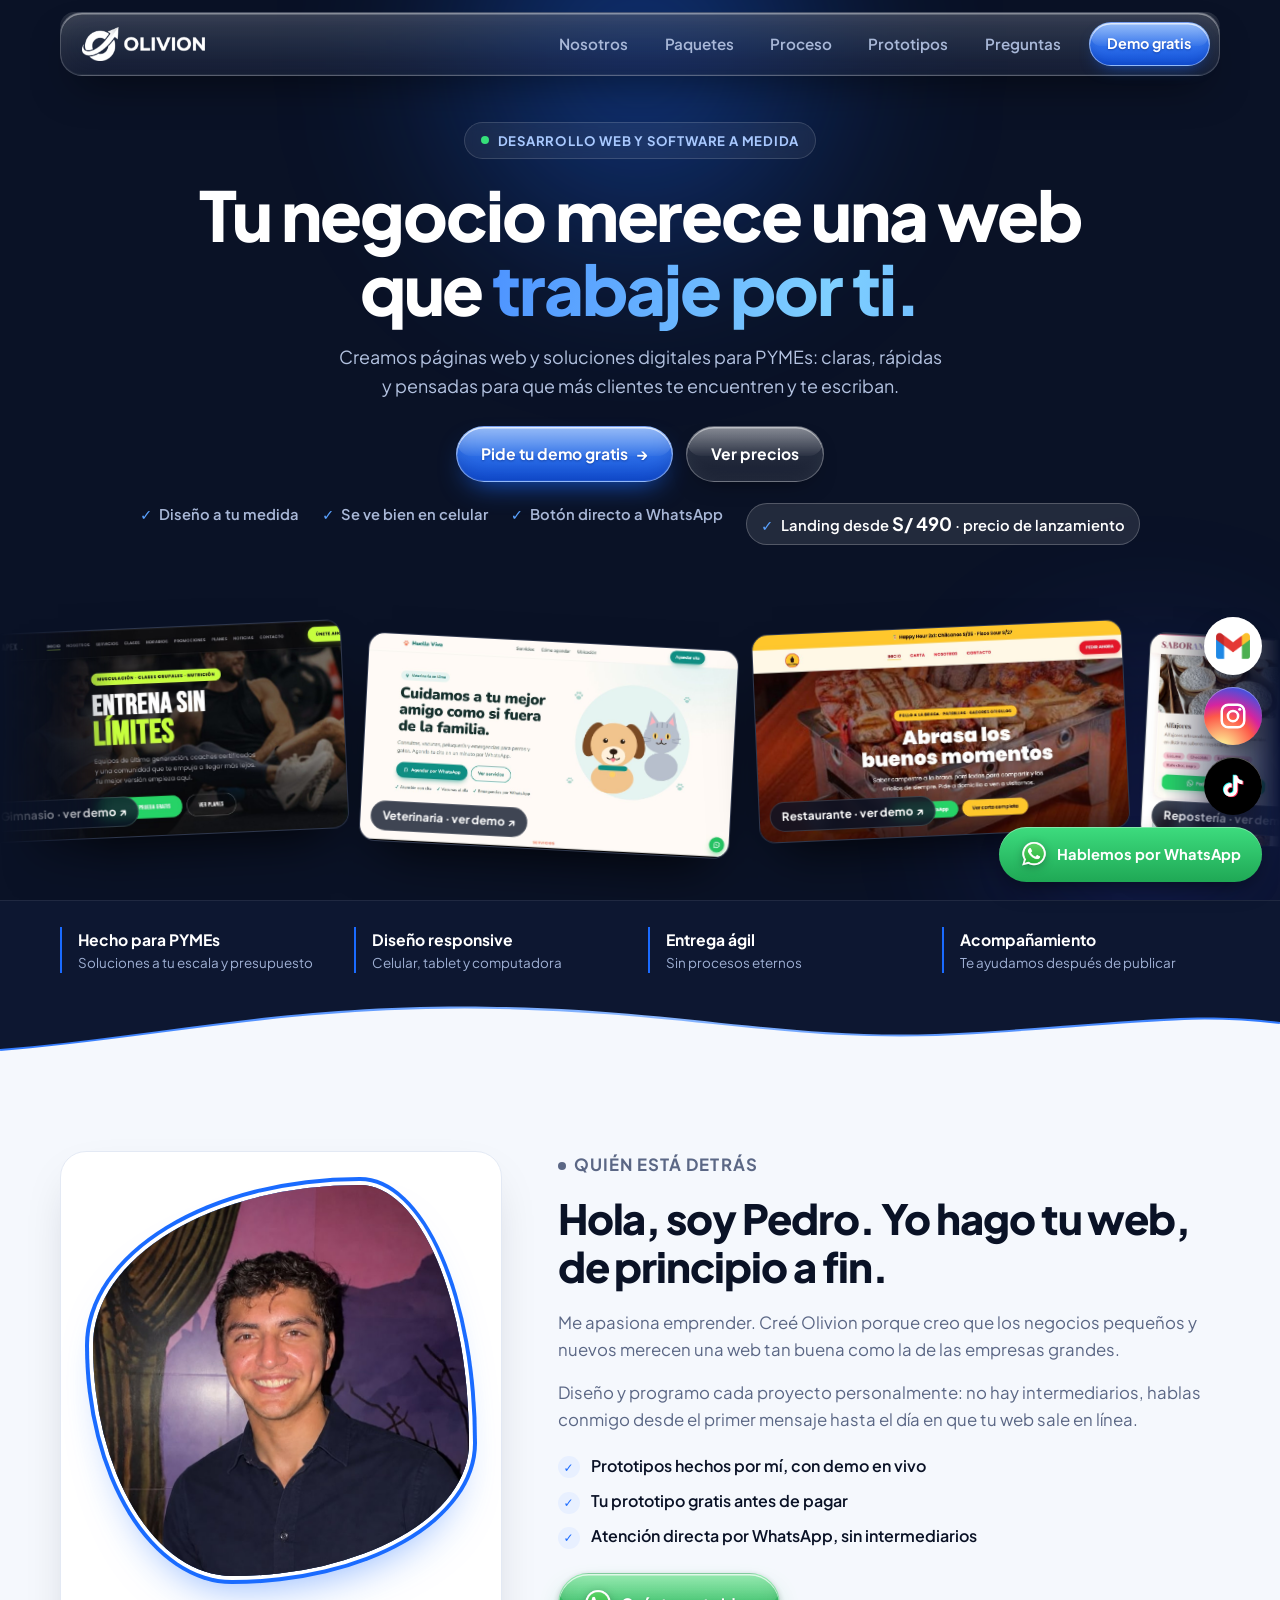
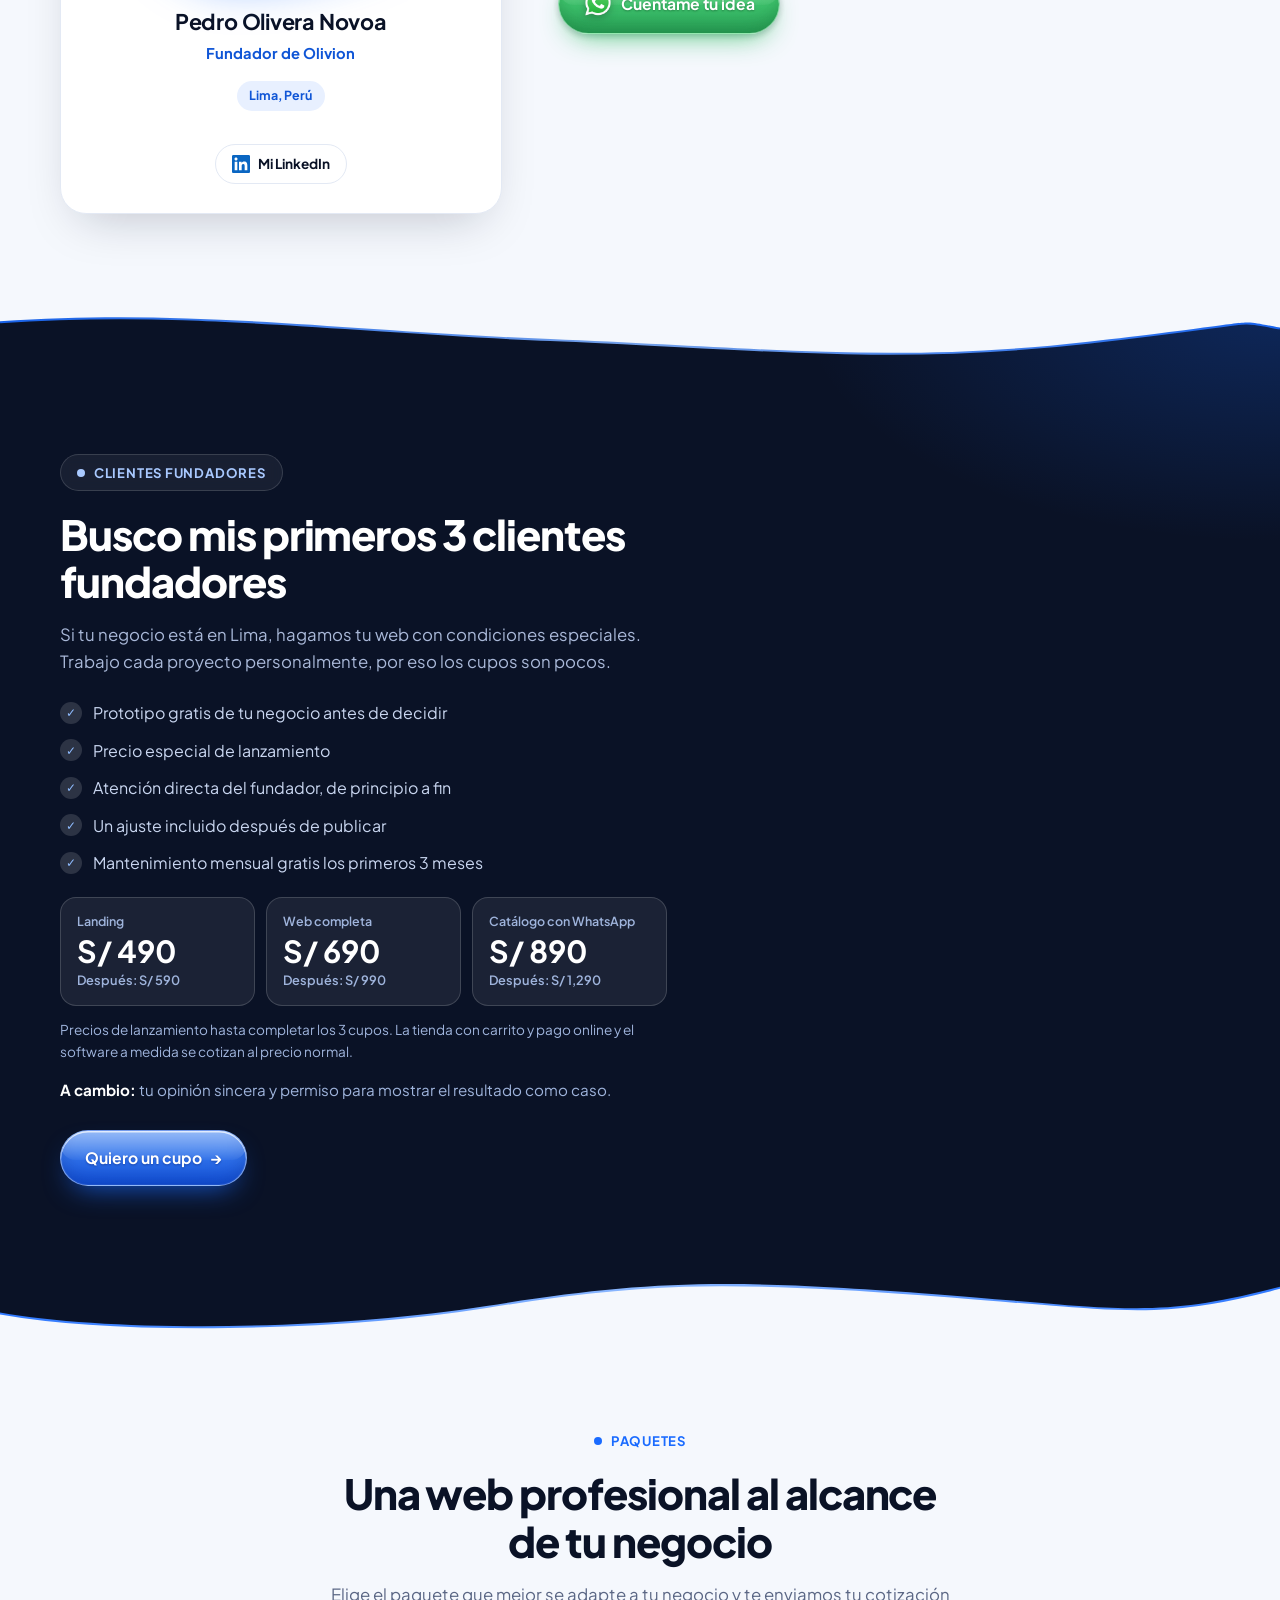
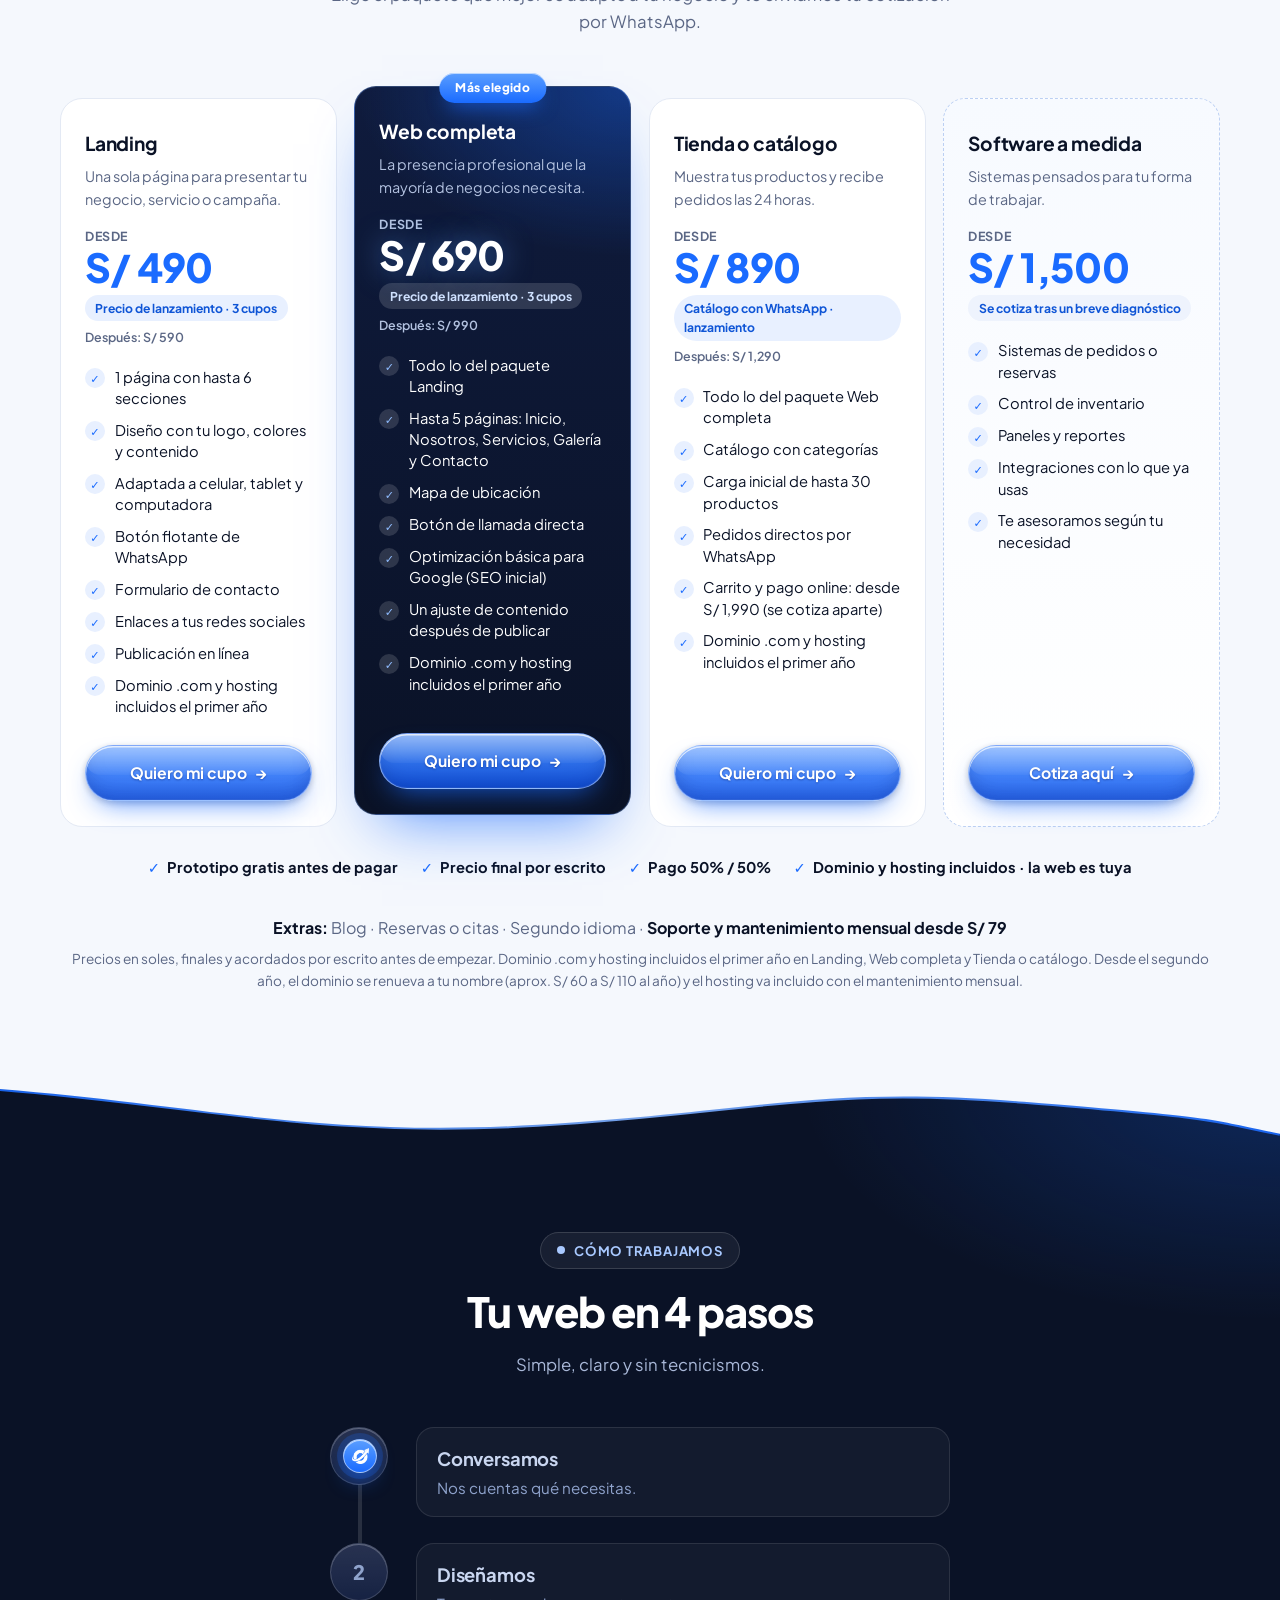
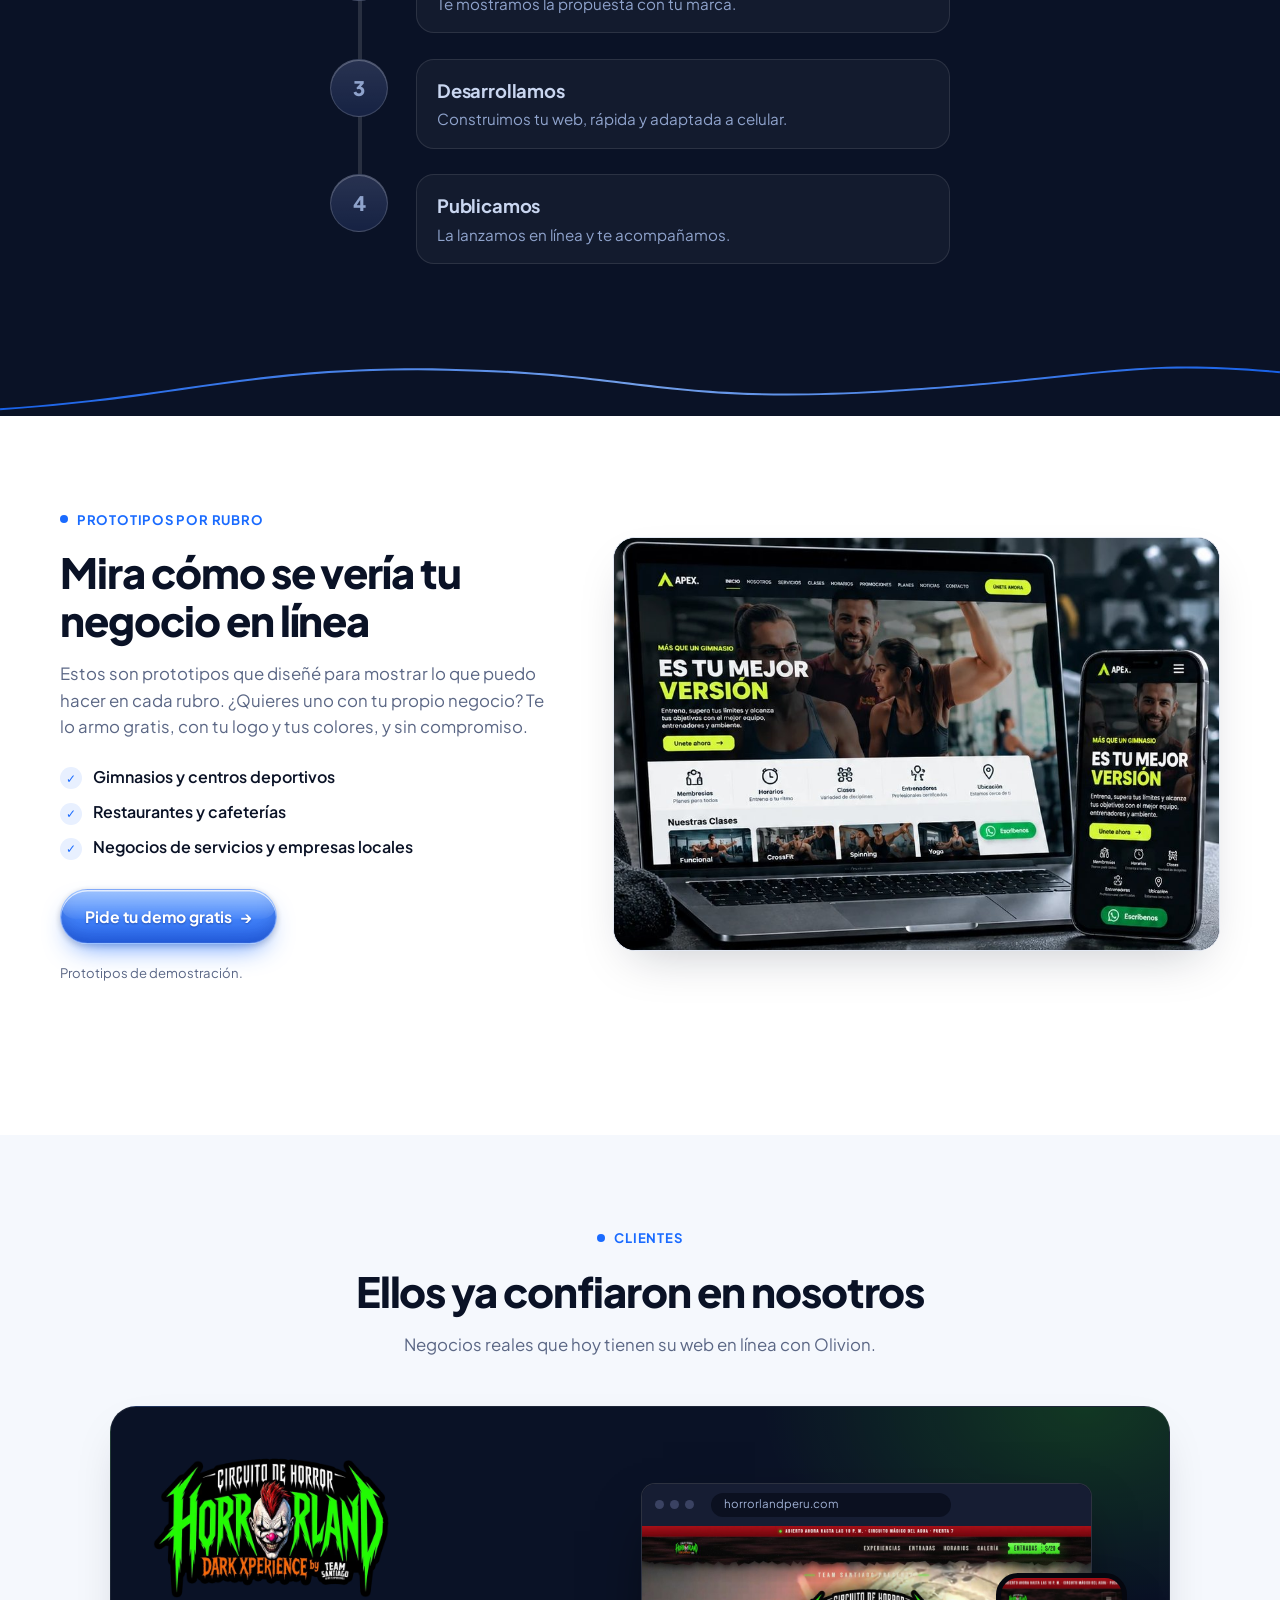
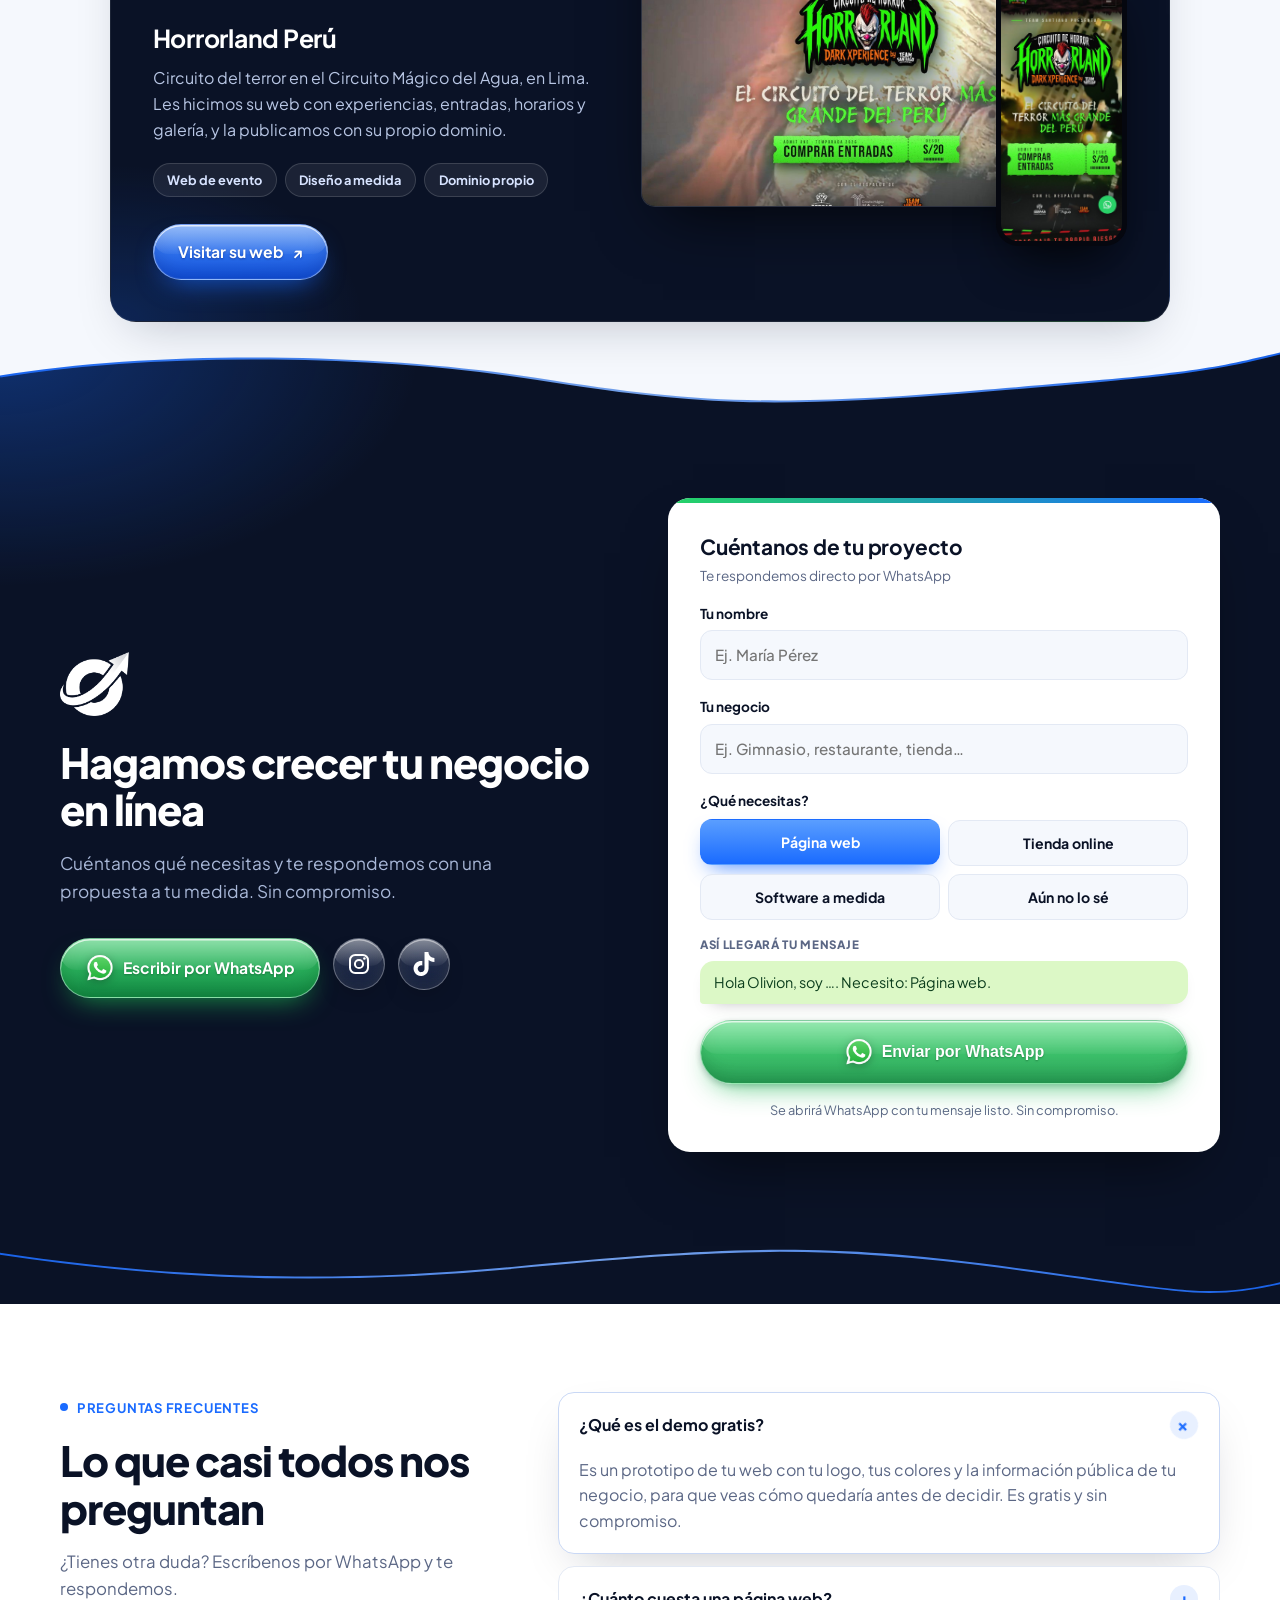
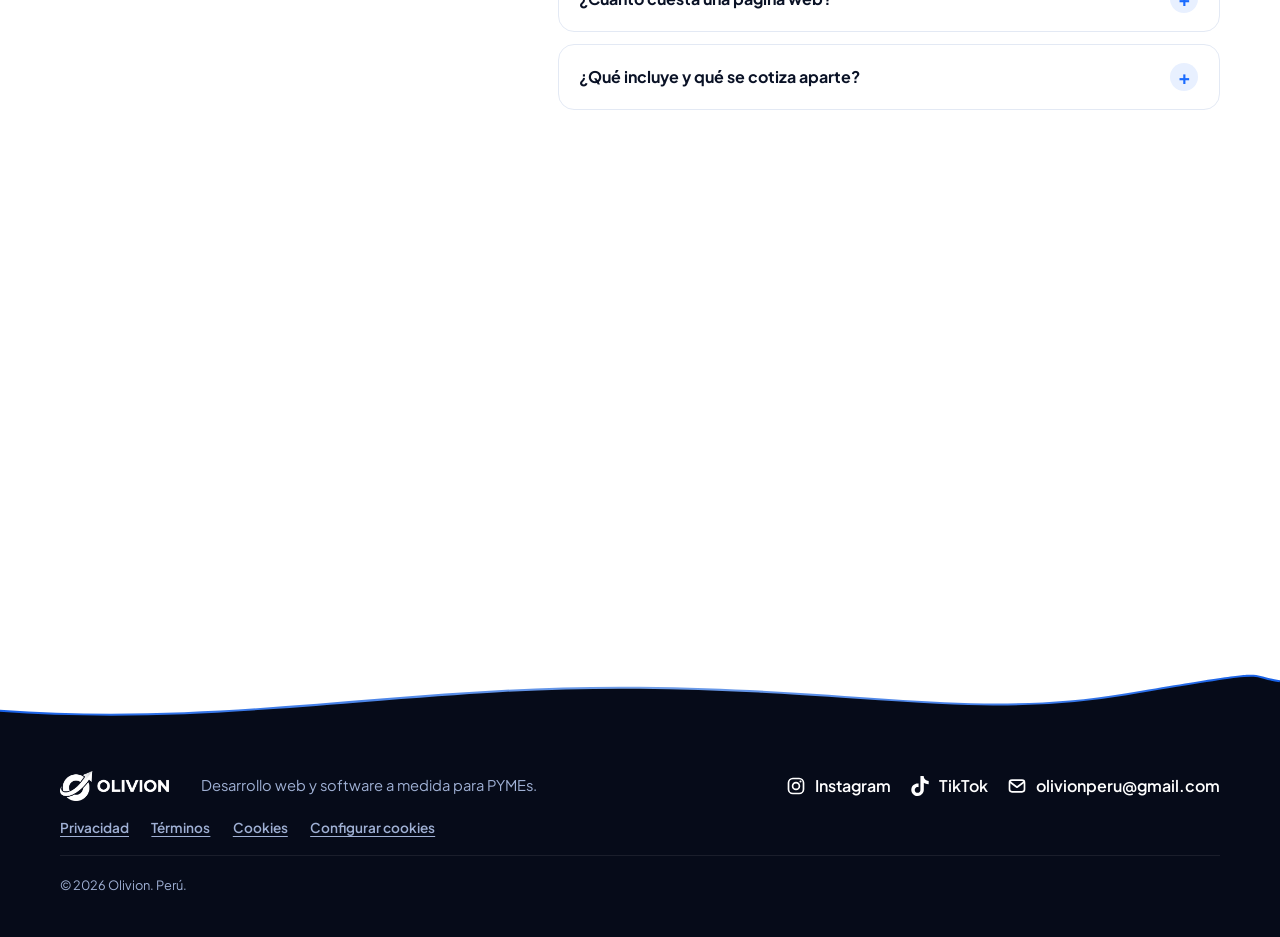
==== commit 86a27cd6: "Agrega seccion Clientes: Ellos ya confiaron en nosotros, con Horrorland Peru (logo y capturas de su " ====
--- a/index.html
+++ b/index.html
@@ -359,6 +359,41 @@
   </div>
 </section>
 
+<!-- CLIENTES -->
+<section class="sec sec--soft" id="clientes">
+  <div class="wrap">
+    <div class="sec__head sec__head--c">
+      <p class="eyebrow"><span class="dot"></span>Clientes</p>
+      <h2>Ellos ya confiaron en nosotros</h2>
+      <p class="muted">Negocios reales que hoy tienen su web en línea con Olivion.</p>
+    </div>
+
+    <!-- Para agregar otro cliente: copia este bloque <article class="client"> completo y cambia logo, capturas, textos y enlace -->
+    <article class="client">
+      <div class="client__info">
+        <img class="client__logo" src="img/cliente-horrorland-logo.webp" alt="Logo de Horrorland Dark Xperience" width="640" height="400" loading="lazy">
+        <h3>Horrorland Perú</h3>
+        <p>Circuito del terror en el Circuito Mágico del Agua, en Lima. Les hicimos su web con experiencias, entradas, horarios y galería, y la publicamos con su propio dominio.</p>
+        <ul class="client__tags">
+          <li>Web de evento</li>
+          <li>Diseño a medida</li>
+          <li>Dominio propio</li>
+        </ul>
+        <a class="btn" href="https://horrorlandperu.com" target="_blank" rel="noopener">Visitar su web <span aria-hidden="true">↗</span></a>
+      </div>
+      <div class="client__shots">
+        <div class="client__browser">
+          <div class="client__bar" aria-hidden="true"><i></i><i></i><i></i><span>horrorlandperu.com</span></div>
+          <img src="img/cliente-horrorland-web.jpg" alt="Captura de la web de Horrorland Perú en computadora" width="1200" height="750" loading="lazy">
+        </div>
+        <div class="client__phone">
+          <img src="img/cliente-horrorland-movil.jpg" alt="Captura de la web de Horrorland Perú en celular" width="520" height="1125" loading="lazy">
+        </div>
+      </div>
+    </article>
+  </div>
+</section>
+
 <!-- CONTACTO -->
 <section class="cta" id="contacto">
   <div class="wrap cta__in">
--- a/styles.css
+++ b/styles.css
@@ -734,3 +734,24 @@
   .stack__a .sk{width:22px;height:22px}
   .stack__a--gm .sk{width:26px;height:26px}
 }
+
+/* ===== clientes ===== */
+.client{display:grid;grid-template-columns:.95fr 1.05fr;gap:3rem;align-items:center;max-width:1060px;margin-inline:auto;padding:2.6rem;border-radius:26px;color:#fff;border:1px solid rgba(255,255,255,.08);background:radial-gradient(520px 320px at 92% 0,rgba(57,255,20,.16),transparent 62%),radial-gradient(420px 260px at 0 100%,rgba(26,107,255,.22),transparent 60%),var(--ink);box-shadow:var(--shadow)}
+.client__logo{width:min(250px,70%);height:auto;margin:0 0 1.2rem -.4rem}
+.client__info h3{font-size:1.55rem;line-height:1.2;margin-bottom:.7rem}
+.client__info p{color:#b8c6e4}
+.client__tags{display:flex;flex-wrap:wrap;gap:.5rem;list-style:none;margin:1.3rem 0 1.7rem}
+.client__tags li{font-size:.8rem;font-weight:700;padding:.35rem .85rem;border-radius:99px;color:#d7e3ff;background:rgba(255,255,255,.07);border:1px solid rgba(255,255,255,.14)}
+.client__shots{position:relative;padding:0 2.2rem 2.4rem 0}
+.client__browser{border-radius:14px;overflow:hidden;background:#0b1020;border:1px solid rgba(255,255,255,.14);box-shadow:0 26px 60px -22px rgba(0,0,0,.8)}
+.client__bar{display:flex;align-items:center;gap:6px;padding:.55rem .8rem;background:#161d33}
+.client__bar i{width:9px;height:9px;border-radius:50%;background:#3a4262}
+.client__bar span{margin-left:.7rem;flex:1;max-width:15rem;font-size:.72rem;color:#9fb0d4;background:#0b1020;border-radius:99px;padding:.18rem .8rem;white-space:nowrap;overflow:hidden;text-overflow:ellipsis}
+.client__browser img{display:block;width:100%;height:auto}
+.client__phone{position:absolute;right:0;bottom:0;width:27%;border-radius:22px;overflow:hidden;border:5px solid #05070f;background:#05070f;box-shadow:0 24px 50px -16px rgba(0,0,0,.85)}
+.client__phone img{display:block;width:100%;height:auto}
+@media (max-width:900px){
+  .client{grid-template-columns:1fr;gap:2rem;padding:1.8rem 1.4rem}
+  .client__shots{padding:0 1.4rem 1.6rem 0}
+  .client__phone{width:30%}
+}
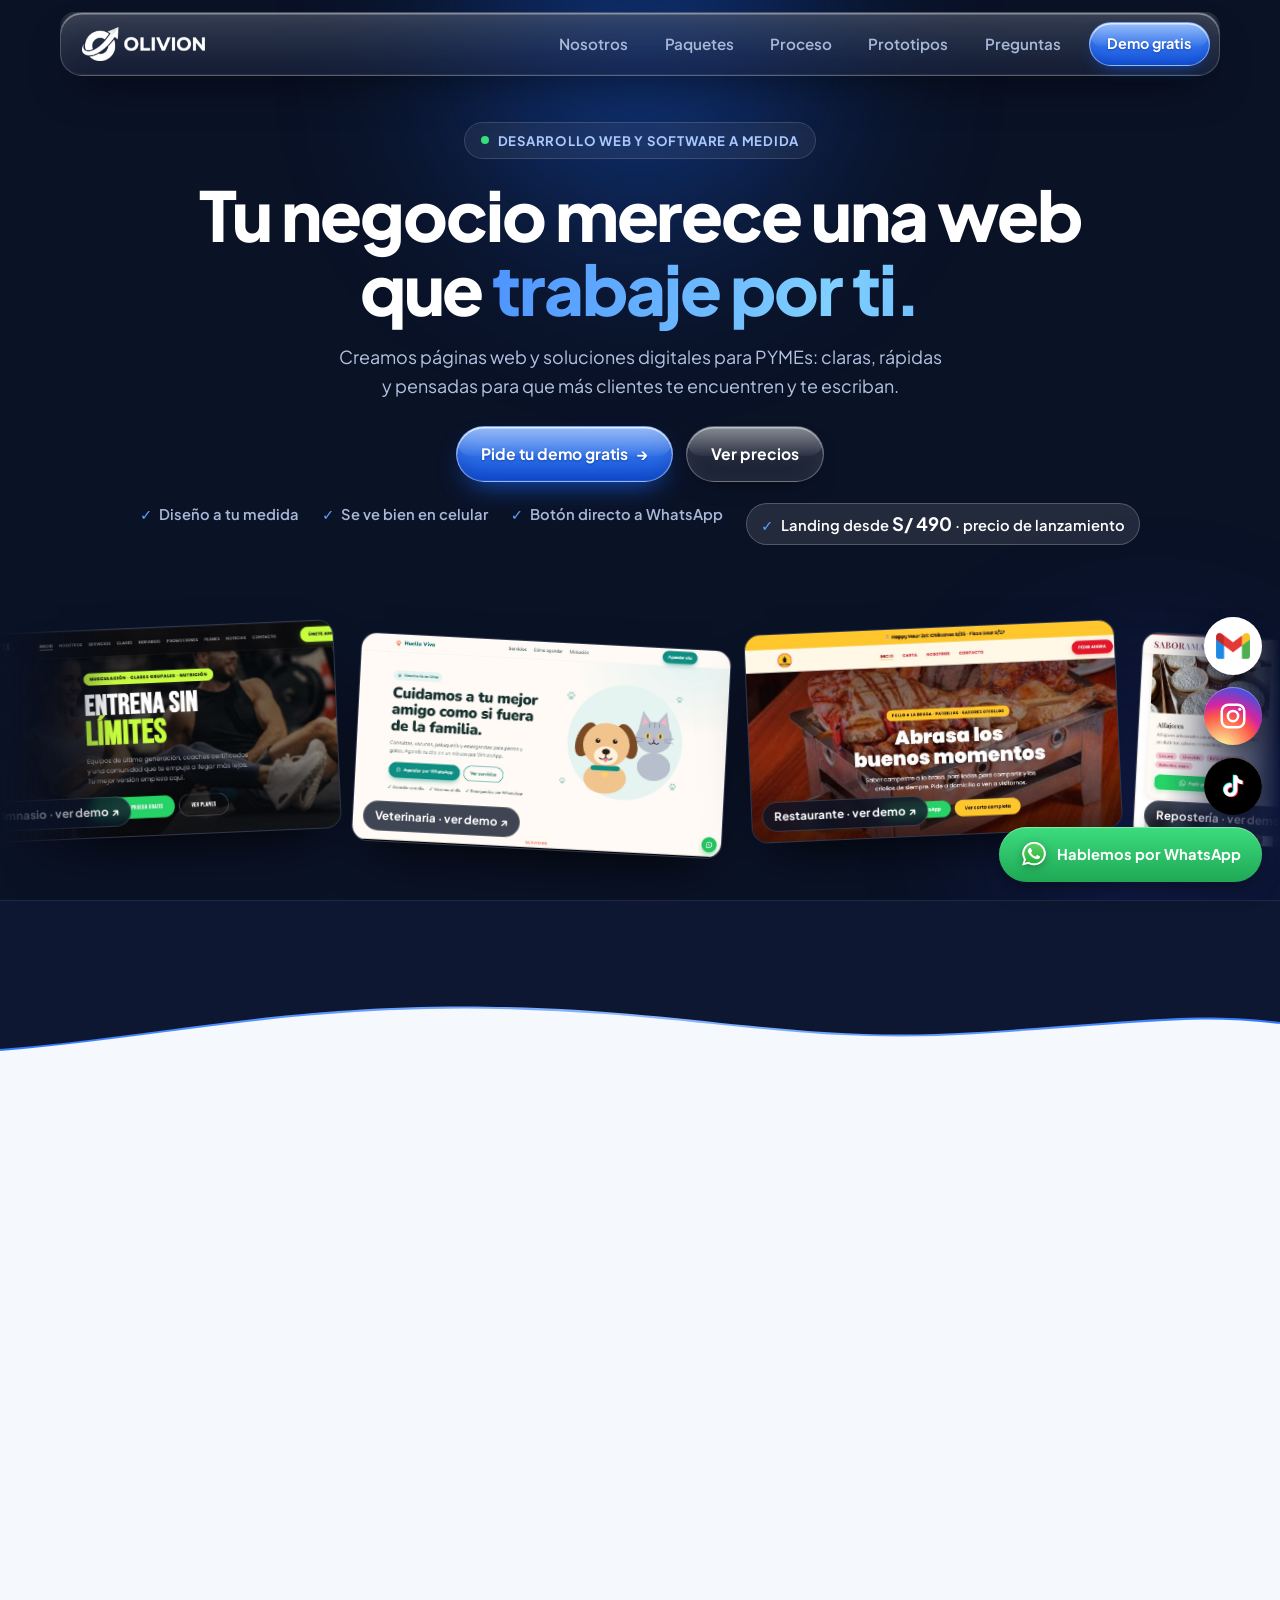
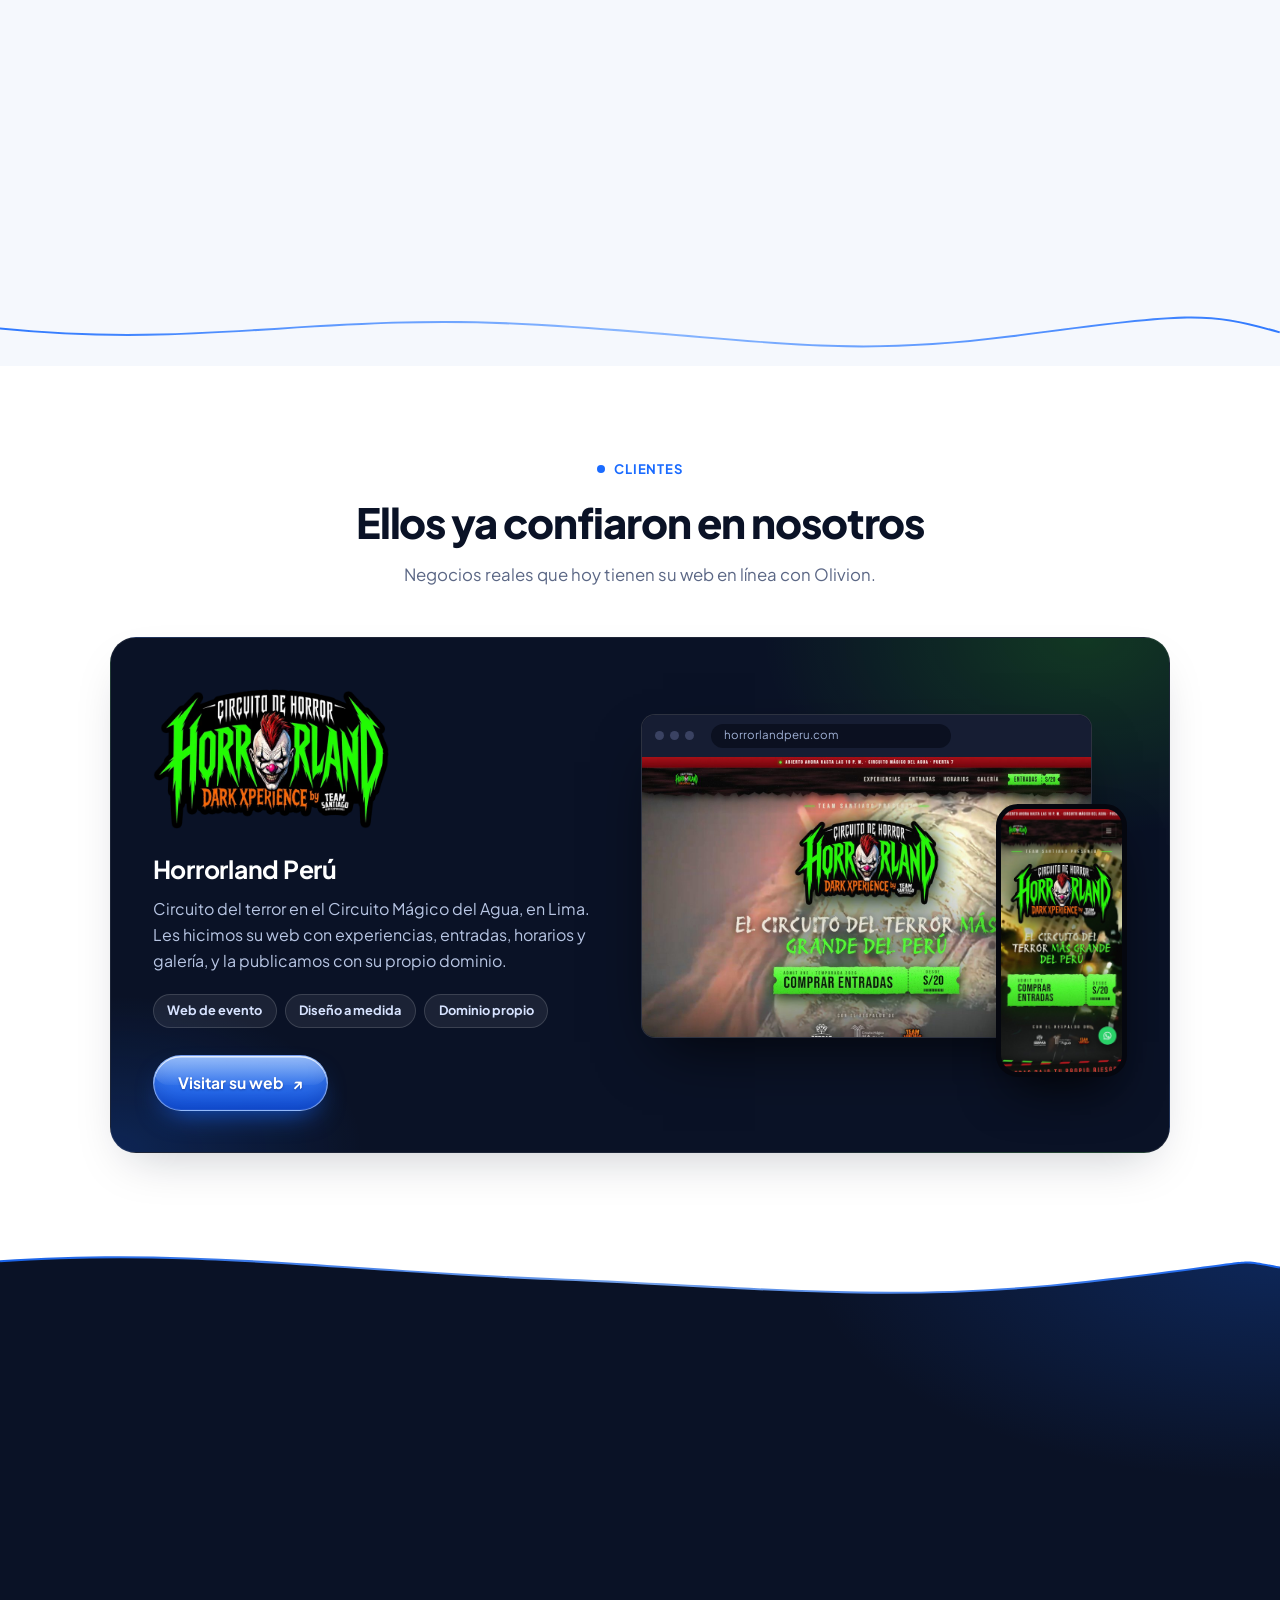
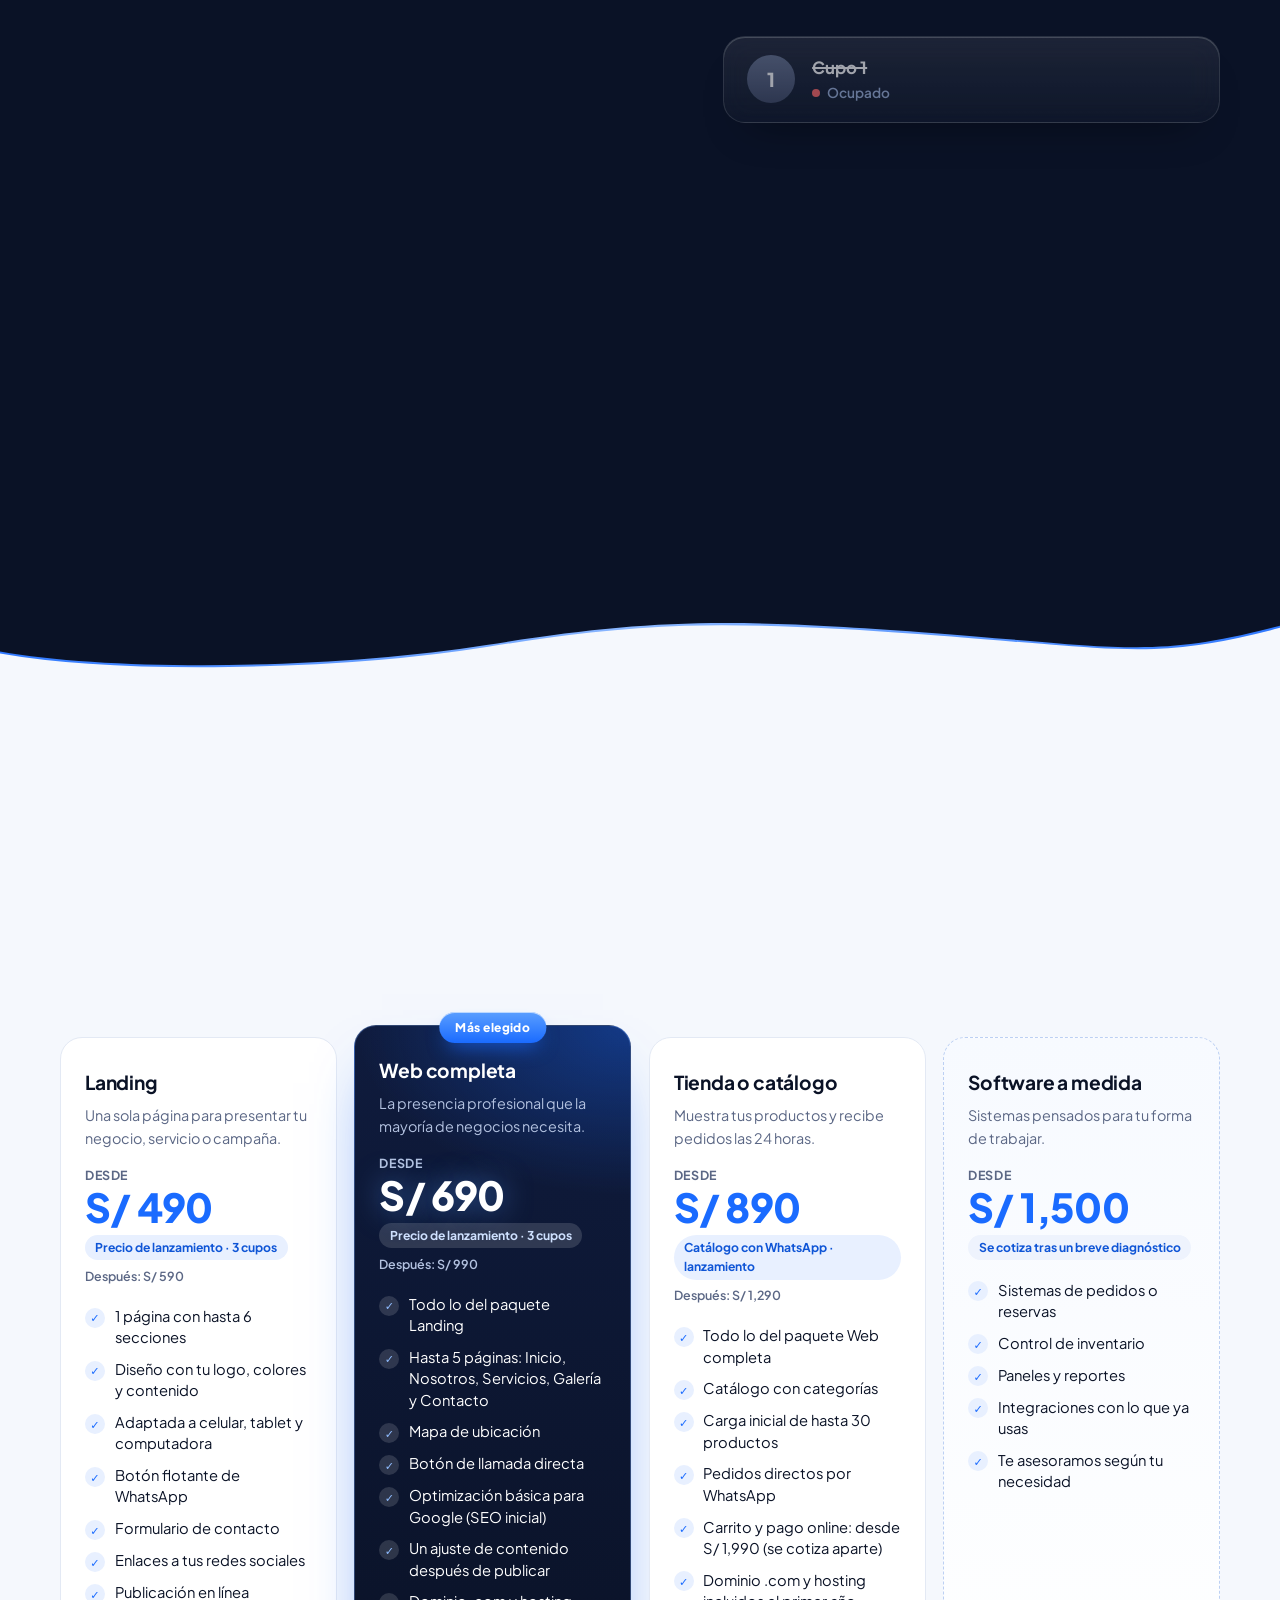
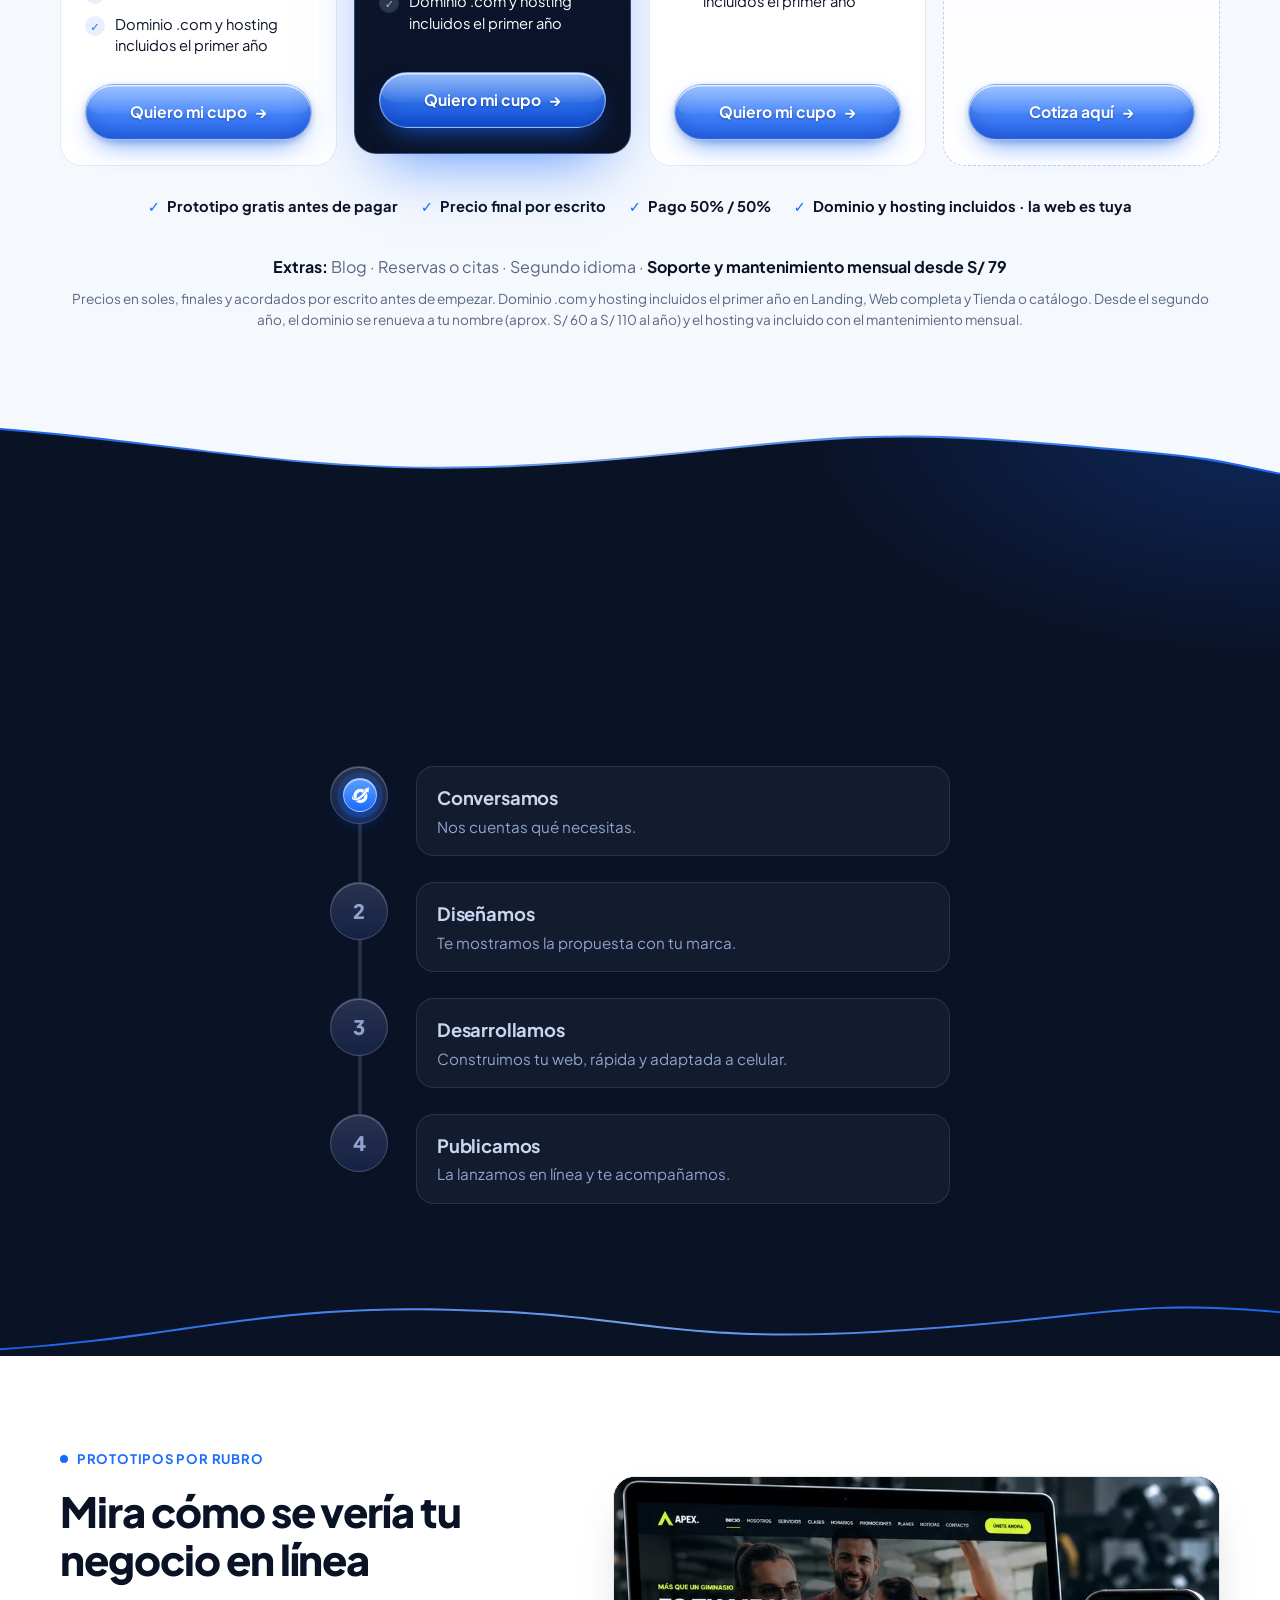
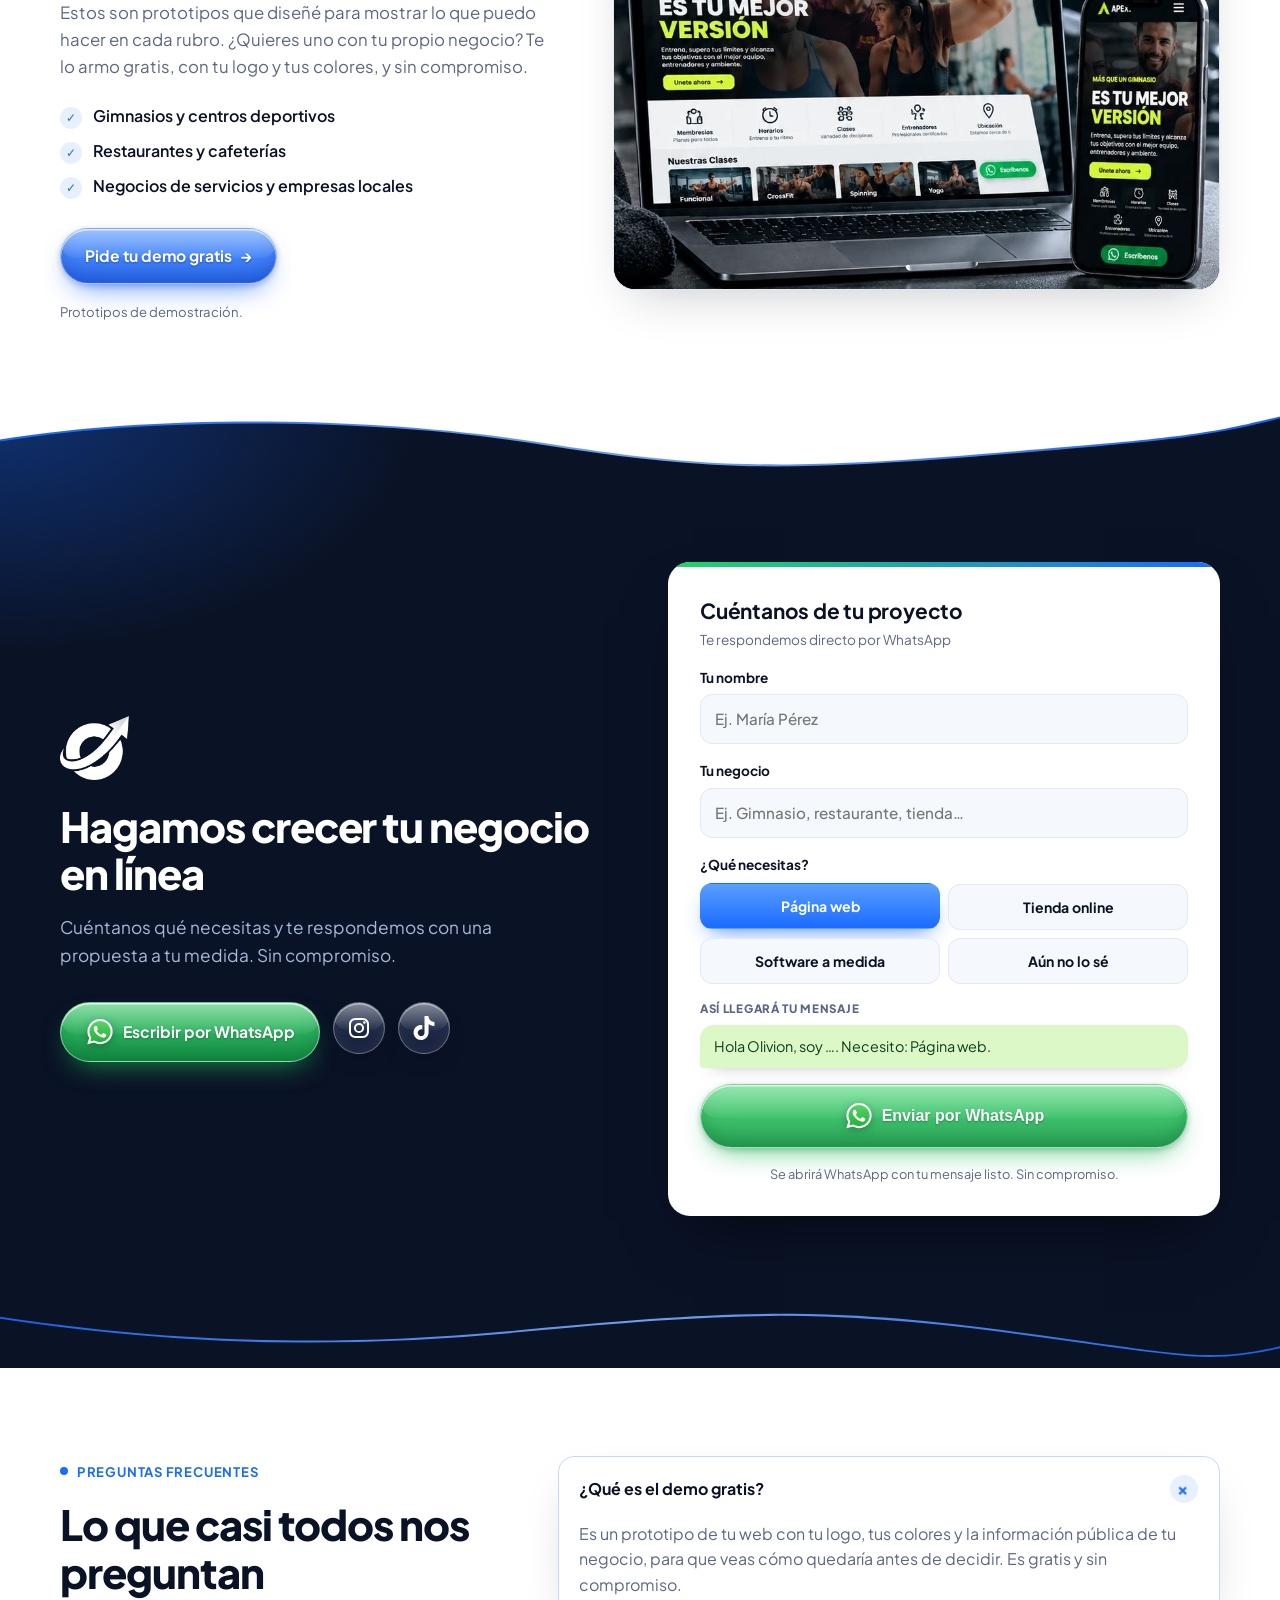
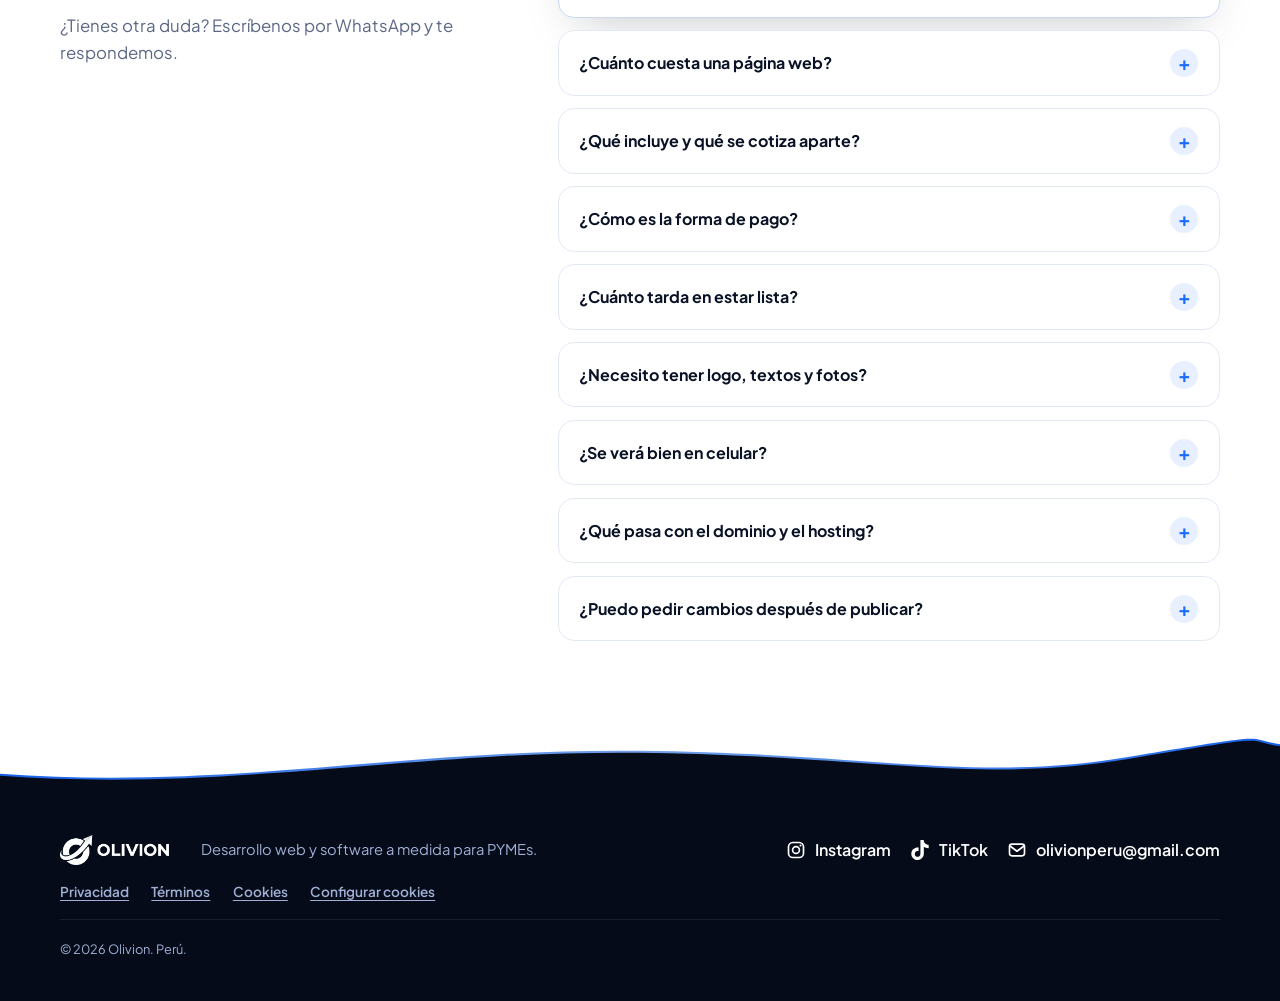
==== commit 93b6445e: "Sube la seccion Clientes sobre Clientes fundadores, la integra a las curvas y al orden movil, y tach" ====
--- a/index.html
+++ b/index.html
@@ -172,6 +172,41 @@
   </div>
 </section>
 
+<!-- CLIENTES -->
+<section class="sec" id="clientes">
+  <div class="wrap">
+    <div class="sec__head sec__head--c">
+      <p class="eyebrow"><span class="dot"></span>Clientes</p>
+      <h2>Ellos ya confiaron en nosotros</h2>
+      <p class="muted">Negocios reales que hoy tienen su web en línea con Olivion.</p>
+    </div>
+
+    <!-- Para agregar otro cliente: copia este bloque <article class="client"> completo y cambia logo, capturas, textos y enlace -->
+    <article class="client">
+      <div class="client__info">
+        <img class="client__logo" src="img/cliente-horrorland-logo.webp" alt="Logo de Horrorland Dark Xperience" width="640" height="400" loading="lazy">
+        <h3>Horrorland Perú</h3>
+        <p>Circuito del terror en el Circuito Mágico del Agua, en Lima. Les hicimos su web con experiencias, entradas, horarios y galería, y la publicamos con su propio dominio.</p>
+        <ul class="client__tags">
+          <li>Web de evento</li>
+          <li>Diseño a medida</li>
+          <li>Dominio propio</li>
+        </ul>
+        <a class="btn" href="https://horrorlandperu.com" target="_blank" rel="noopener">Visitar su web <span aria-hidden="true">↗</span></a>
+      </div>
+      <div class="client__shots">
+        <div class="client__browser">
+          <div class="client__bar" aria-hidden="true"><i></i><i></i><i></i><span>horrorlandperu.com</span></div>
+          <img src="img/cliente-horrorland-web.jpg" alt="Captura de la web de Horrorland Perú en computadora" width="1200" height="750" loading="lazy">
+        </div>
+        <div class="client__phone">
+          <img src="img/cliente-horrorland-movil.jpg" alt="Captura de la web de Horrorland Perú en celular" width="520" height="1125" loading="lazy">
+        </div>
+      </div>
+    </article>
+  </div>
+</section>
+
 <!-- CLIENTES FUNDADORES -->
 <section class="sec sec--dark" id="fundadores">
   <div class="wrap fund">
@@ -197,7 +232,7 @@
     </div>
 
     <div class="fund__slots" aria-label="Cupos de cliente fundador">
-      <div class="slot"><span>1</span><div><b>Cupo 1</b><small><i class="live"></i>Disponible</small></div></div>
+      <div class="slot slot--taken"><span>1</span><div><b>Cupo 1</b><small><i class="live"></i>Ocupado</small></div></div>
       <div class="slot"><span>2</span><div><b>Cupo 2</b><small><i class="live"></i>Disponible</small></div></div>
       <div class="slot"><span>3</span><div><b>Cupo 3</b><small><i class="live"></i>Disponible</small></div></div>
     </div>
@@ -359,41 +394,6 @@
   </div>
 </section>
 
-<!-- CLIENTES -->
-<section class="sec sec--soft" id="clientes">
-  <div class="wrap">
-    <div class="sec__head sec__head--c">
-      <p class="eyebrow"><span class="dot"></span>Clientes</p>
-      <h2>Ellos ya confiaron en nosotros</h2>
-      <p class="muted">Negocios reales que hoy tienen su web en línea con Olivion.</p>
-    </div>
-
-    <!-- Para agregar otro cliente: copia este bloque <article class="client"> completo y cambia logo, capturas, textos y enlace -->
-    <article class="client">
-      <div class="client__info">
-        <img class="client__logo" src="img/cliente-horrorland-logo.webp" alt="Logo de Horrorland Dark Xperience" width="640" height="400" loading="lazy">
-        <h3>Horrorland Perú</h3>
-        <p>Circuito del terror en el Circuito Mágico del Agua, en Lima. Les hicimos su web con experiencias, entradas, horarios y galería, y la publicamos con su propio dominio.</p>
-        <ul class="client__tags">
-          <li>Web de evento</li>
-          <li>Diseño a medida</li>
-          <li>Dominio propio</li>
-        </ul>
-        <a class="btn" href="https://horrorlandperu.com" target="_blank" rel="noopener">Visitar su web <span aria-hidden="true">↗</span></a>
-      </div>
-      <div class="client__shots">
-        <div class="client__browser">
-          <div class="client__bar" aria-hidden="true"><i></i><i></i><i></i><span>horrorlandperu.com</span></div>
-          <img src="img/cliente-horrorland-web.jpg" alt="Captura de la web de Horrorland Perú en computadora" width="1200" height="750" loading="lazy">
-        </div>
-        <div class="client__phone">
-          <img src="img/cliente-horrorland-movil.jpg" alt="Captura de la web de Horrorland Perú en celular" width="520" height="1125" loading="lazy">
-        </div>
-      </div>
-    </article>
-  </div>
-</section>
-
 <!-- CONTACTO -->
 <section class="cta" id="contacto">
   <div class="wrap cta__in">
--- a/styles.css
+++ b/styles.css
@@ -755,3 +755,17 @@
   .client__shots{padding:0 1.4rem 1.6rem 0}
   .client__phone{width:30%}
 }
+
+/* ===== clientes: encaja en el sistema de curvas y en el orden movil ===== */
+#clientes{position:relative;margin-top:calc(var(--curve) * -1);padding-top:calc(5.5rem + var(--curve));padding-bottom:calc(5.5rem + var(--curve))}
+@media (max-width:760px){#clientes{padding-top:calc(2.4rem + var(--curve));padding-bottom:calc(2.4rem + var(--curve));order:2}}
+#clientes{-webkit-mask:url("data:image/svg+xml,%3Csvg%20xmlns%3D%22http%3A%2F%2Fwww.w3.org%2F2000%2Fsvg%22%20viewBox%3D%220%200%201000%20100%22%20preserveAspectRatio%3D%22none%22%3E%3Cpath%20d%3D%22M0%2040C160%2072%20250%2014%20420%2034S650%2088%20790%2052S940%2012%201000%2046L1000%20100L0%20100Z%22%2F%3E%3C%2Fsvg%3E") 0 0/100% var(--curve) no-repeat,linear-gradient(#000 0 0) 0 calc(var(--curve) - 1px)/100% 100% no-repeat;mask:url("data:image/svg+xml,%3Csvg%20xmlns%3D%22http%3A%2F%2Fwww.w3.org%2F2000%2Fsvg%22%20viewBox%3D%220%200%201000%20100%22%20preserveAspectRatio%3D%22none%22%3E%3Cpath%20d%3D%22M0%2040C160%2072%20250%2014%20420%2034S650%2088%20790%2052S940%2012%201000%2046L1000%20100L0%20100Z%22%2F%3E%3C%2Fsvg%3E") 0 0/100% var(--curve) no-repeat,linear-gradient(#000 0 0) 0 calc(var(--curve) - 1px)/100% 100% no-repeat}
+#clientes::before{background-image:url("data:image/svg+xml,%3Csvg%20xmlns%3D%22http%3A%2F%2Fwww.w3.org%2F2000%2Fsvg%22%20viewBox%3D%220%200%201000%20100%22%20preserveAspectRatio%3D%22none%22%3E%3Cdefs%3E%3ClinearGradient%20id%3D%22g%22%3E%3Cstop%20offset%3D%220%22%20stop-color%3D%22%231a6bff%22%20stop-opacity%3D%22.9%22%2F%3E%3Cstop%20offset%3D%22.5%22%20stop-color%3D%22%237fb0ff%22%20stop-opacity%3D%22.9%22%2F%3E%3Cstop%20offset%3D%221%22%20stop-color%3D%22%231a6bff%22%20stop-opacity%3D%22.9%22%2F%3E%3C%2FlinearGradient%3E%3C%2Fdefs%3E%3Cpath%20d%3D%22M0%2040C160%2072%20250%2014%20420%2034S650%2088%20790%2052S940%2012%201000%2046%22%20fill%3D%22none%22%20stroke%3D%22url(%23g)%22%20stroke-width%3D%224%22%20vector-effect%3D%22non-scaling-stroke%22%2F%3E%3C%2Fsvg%3E")}
+#clientes::before{content:"";position:absolute;left:0;right:0;top:0;height:var(--curve);background-size:100% 100%;pointer-events:none;z-index:1}
+
+/* ===== cupo ocupado ===== */
+.slot--taken{opacity:.62}
+.slot--taken b{text-decoration:line-through;text-decoration-thickness:2px}
+.slot--taken>span{background:linear-gradient(180deg,#6b7794,#454f6b);box-shadow:none}
+.slot--taken .live{background:#ff6b6b;box-shadow:none;animation:none}
+.slot--taken:hover{transform:none}
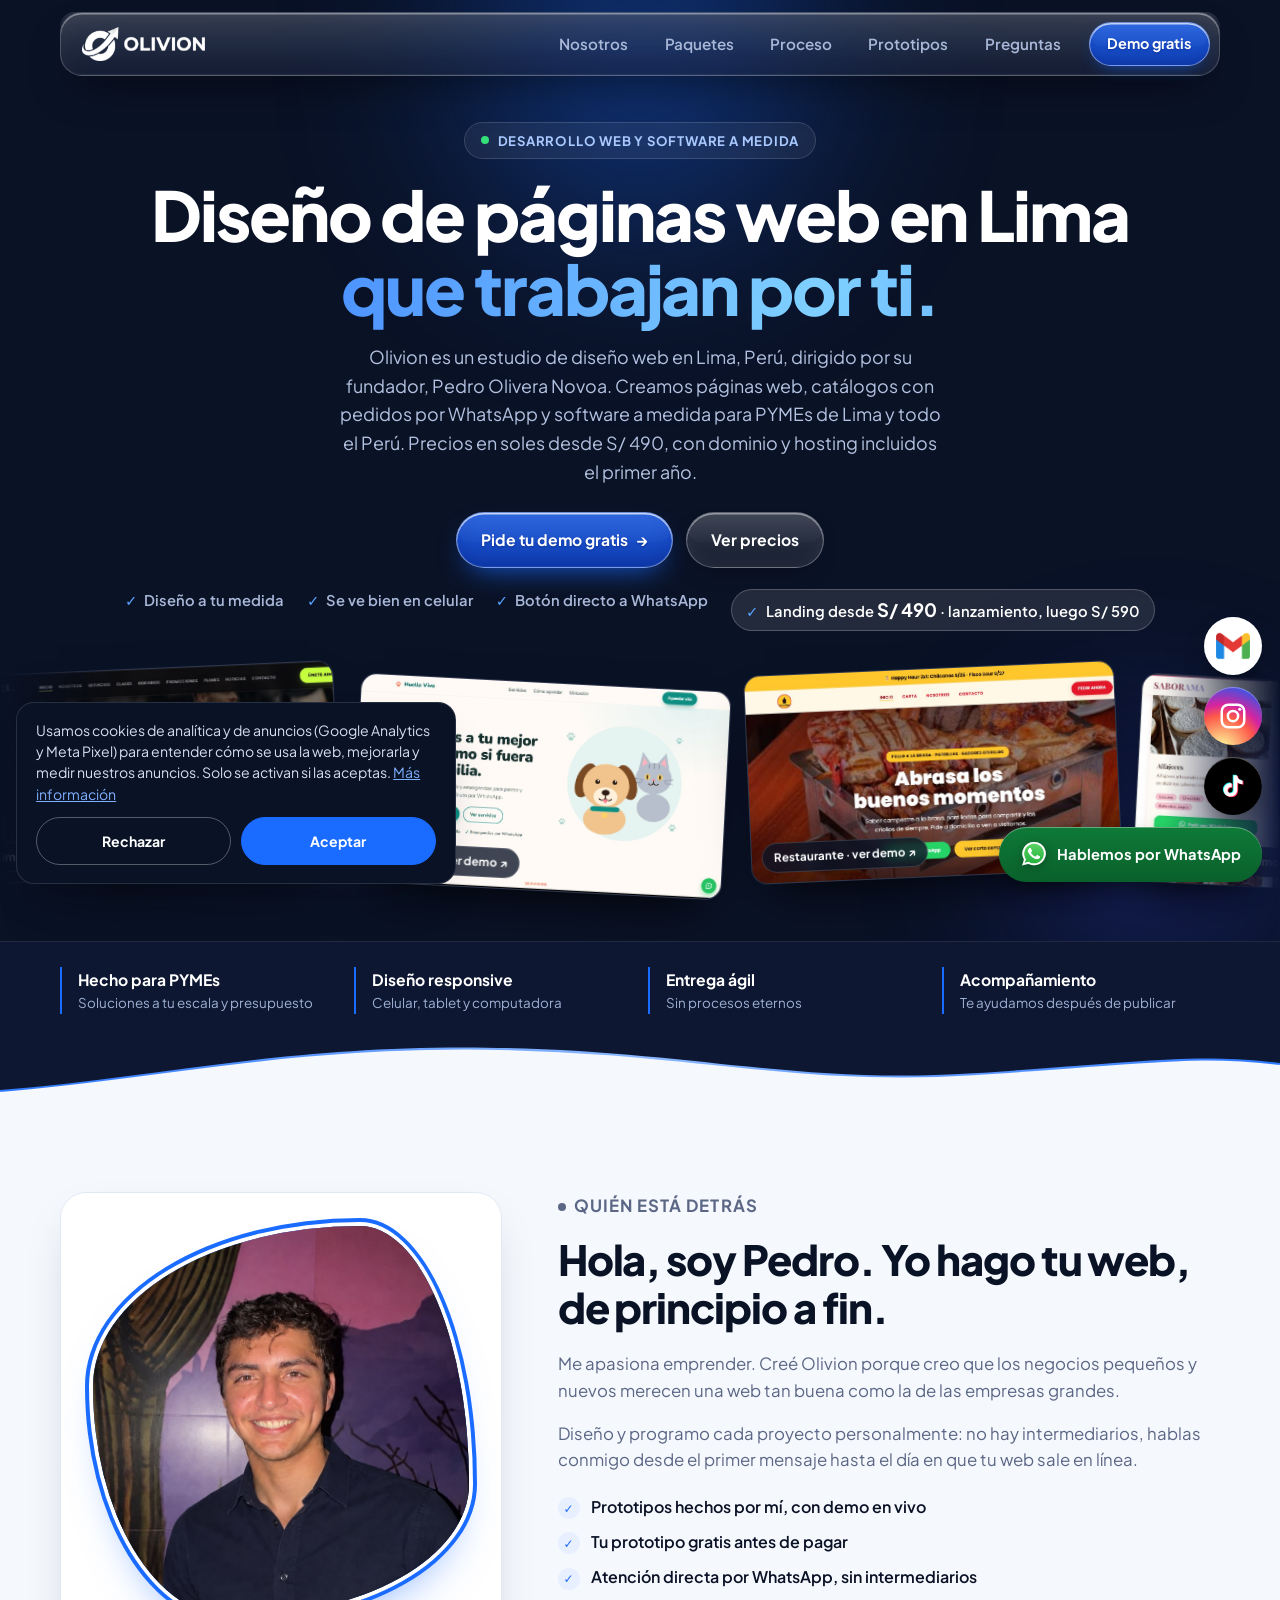
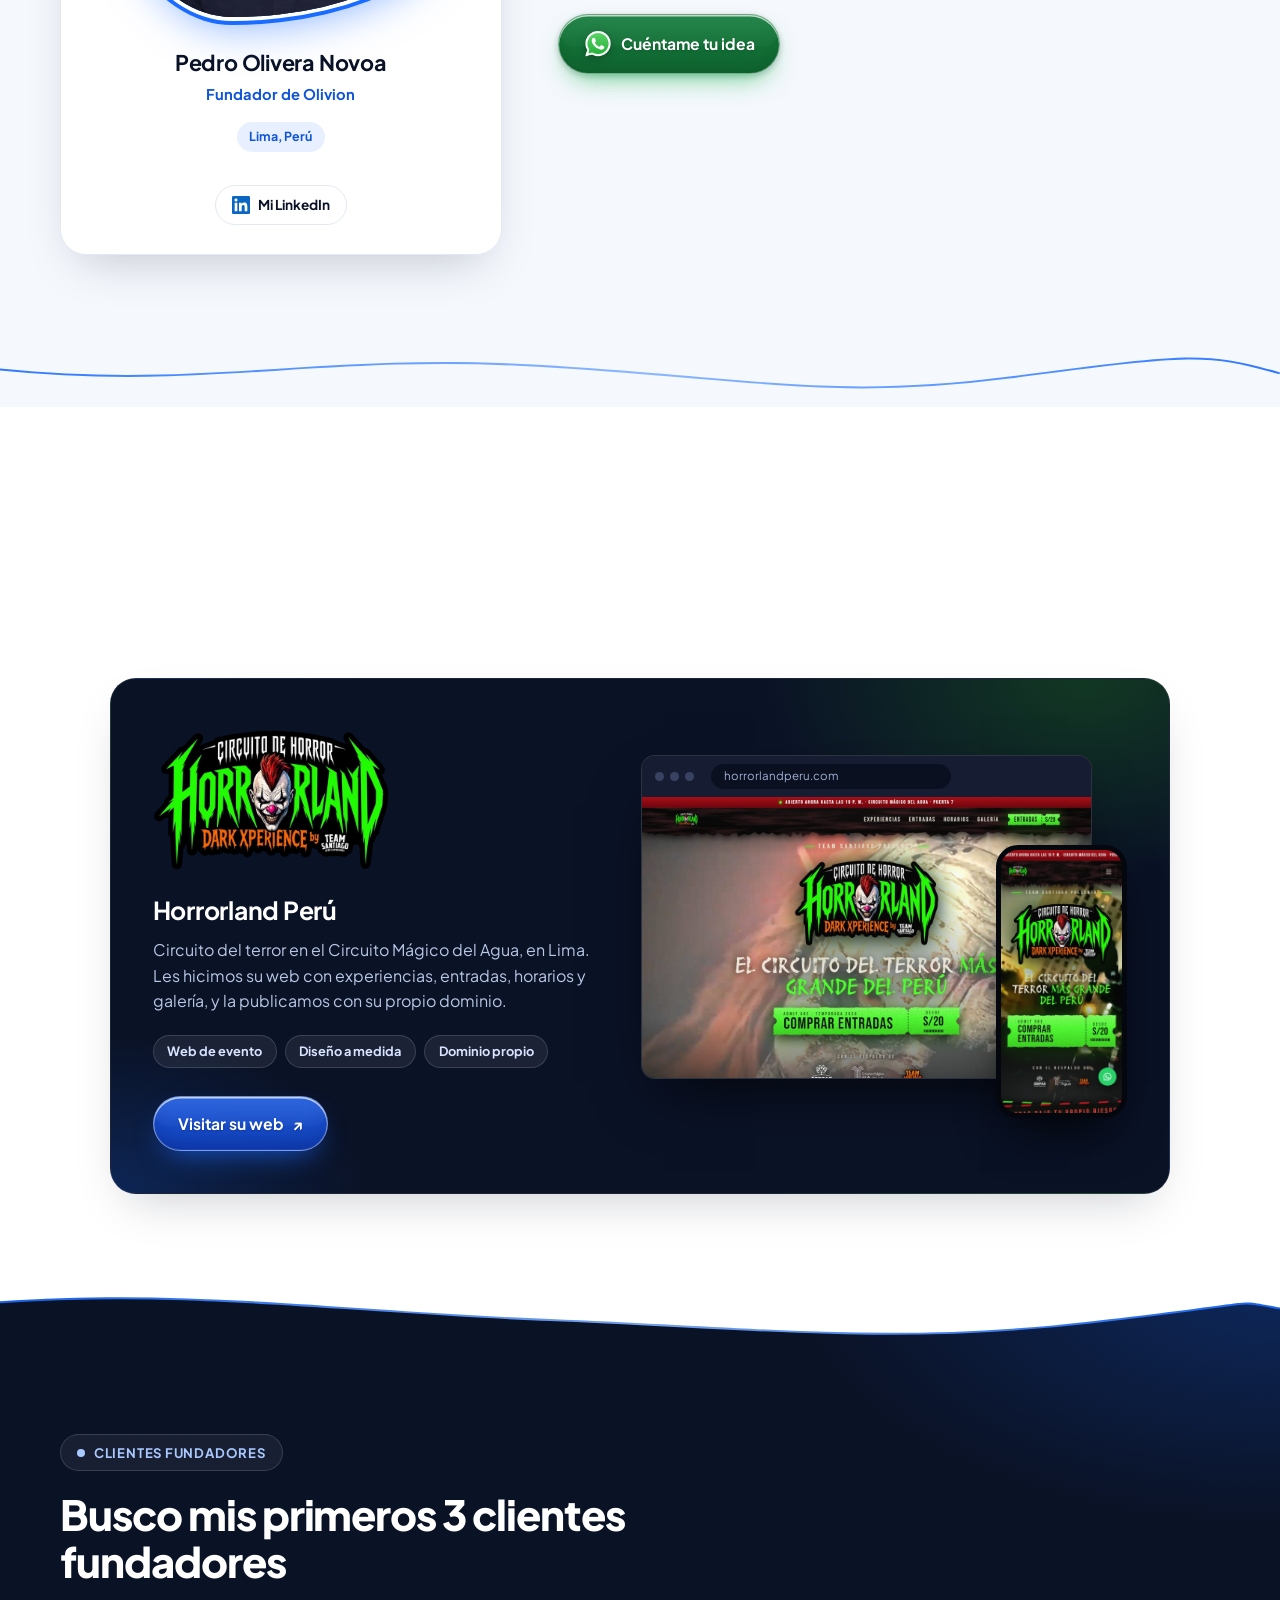
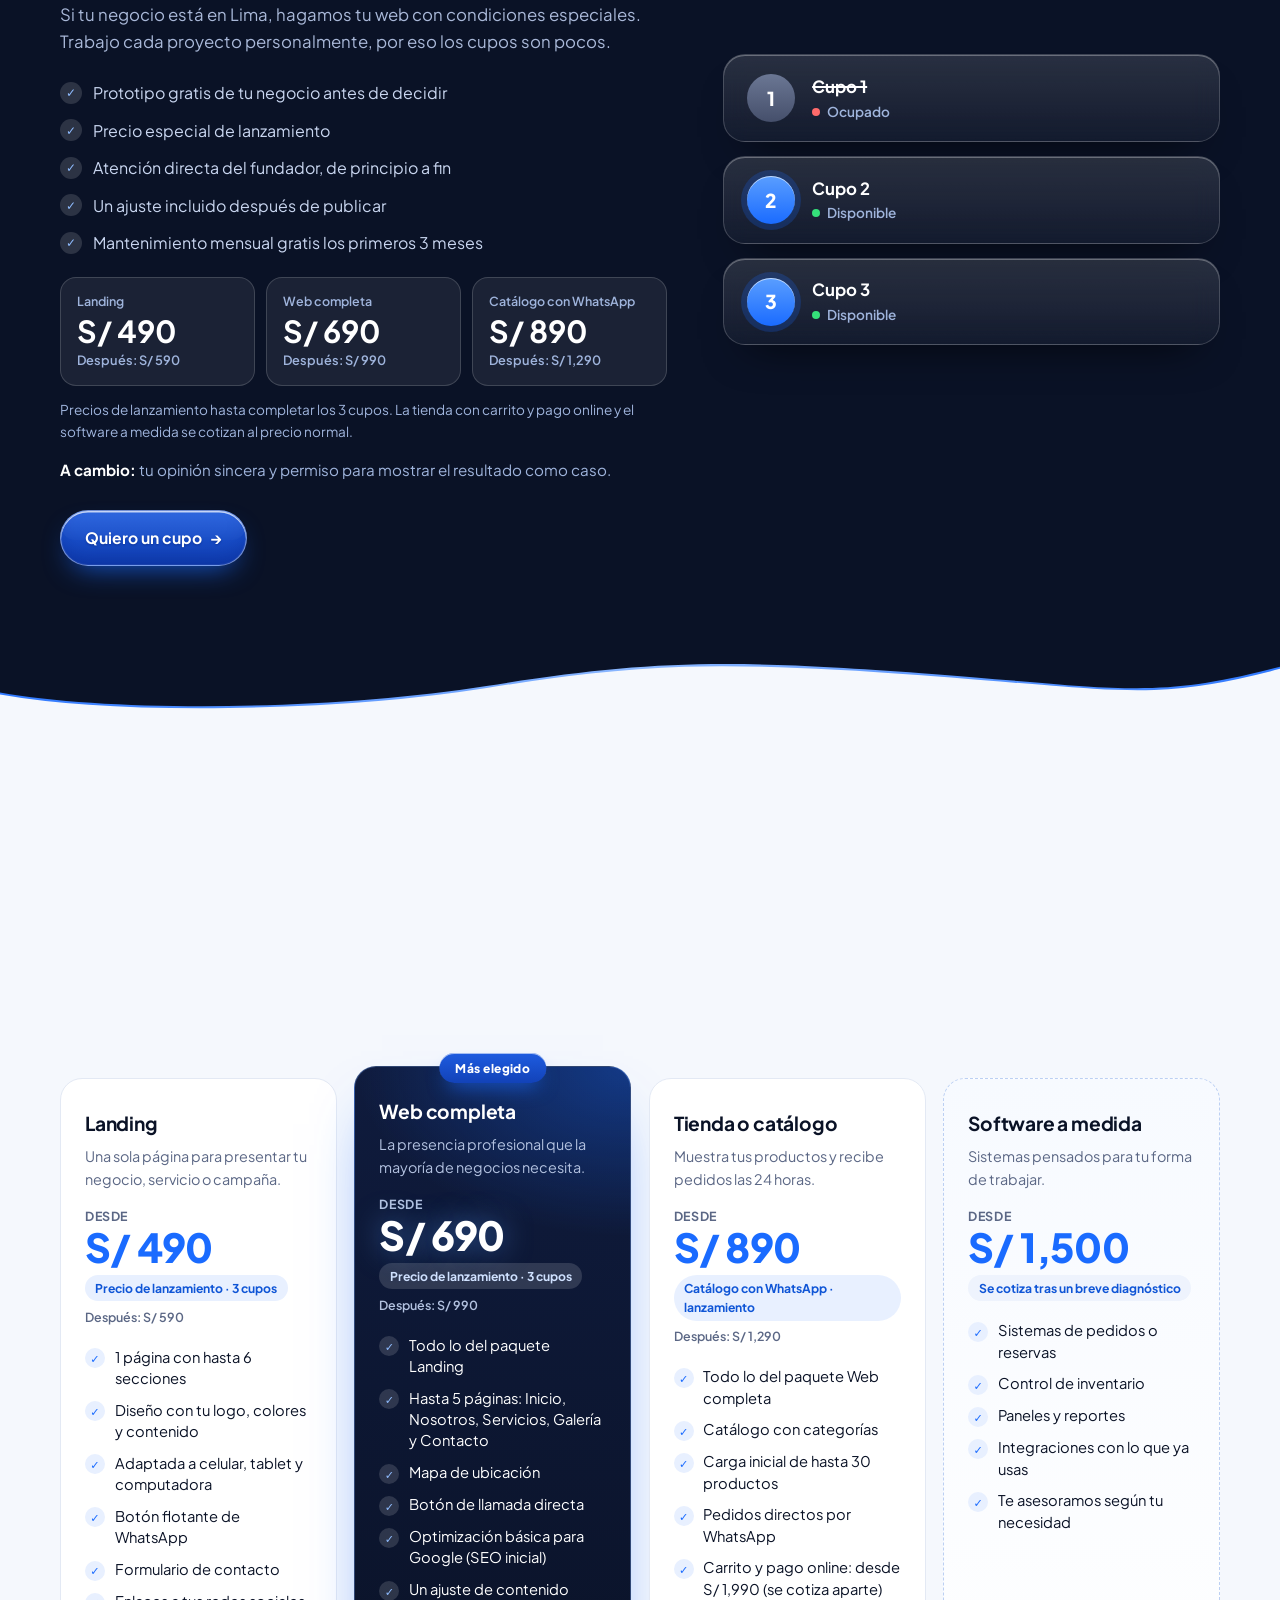
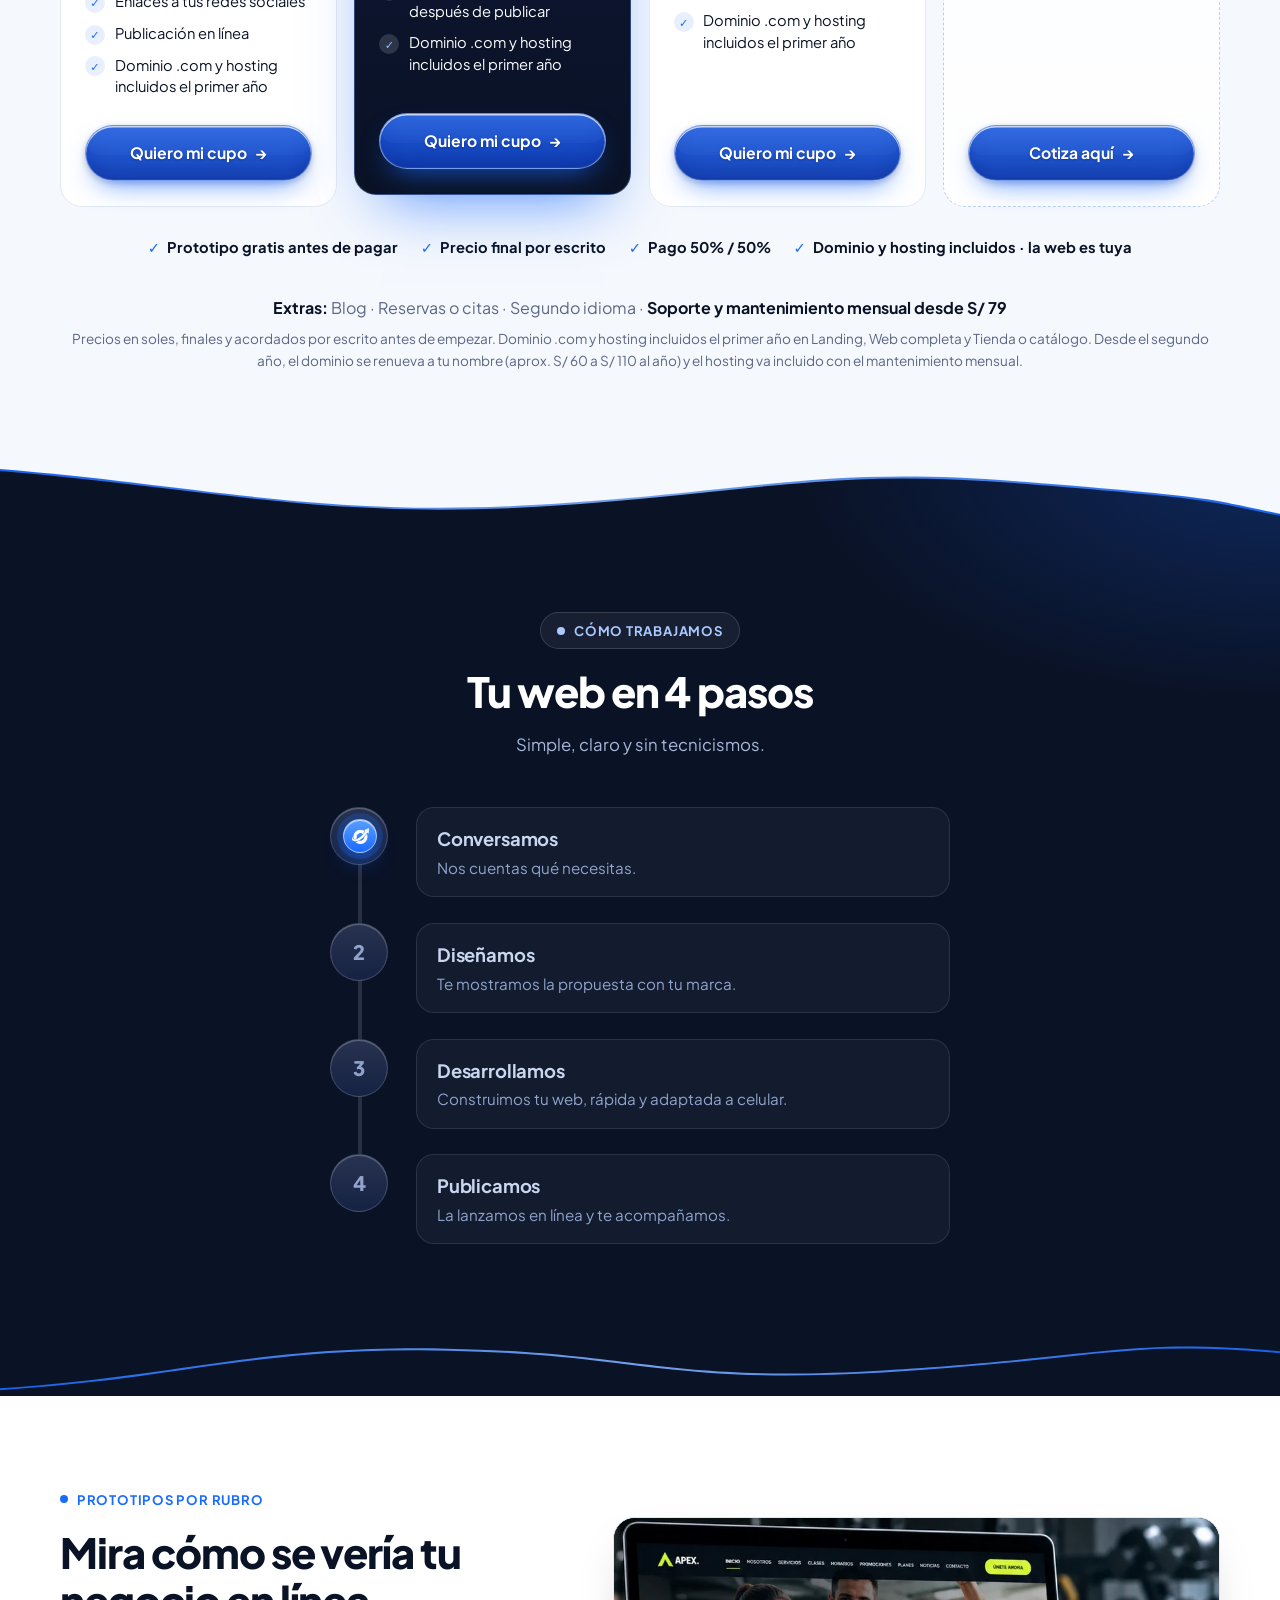
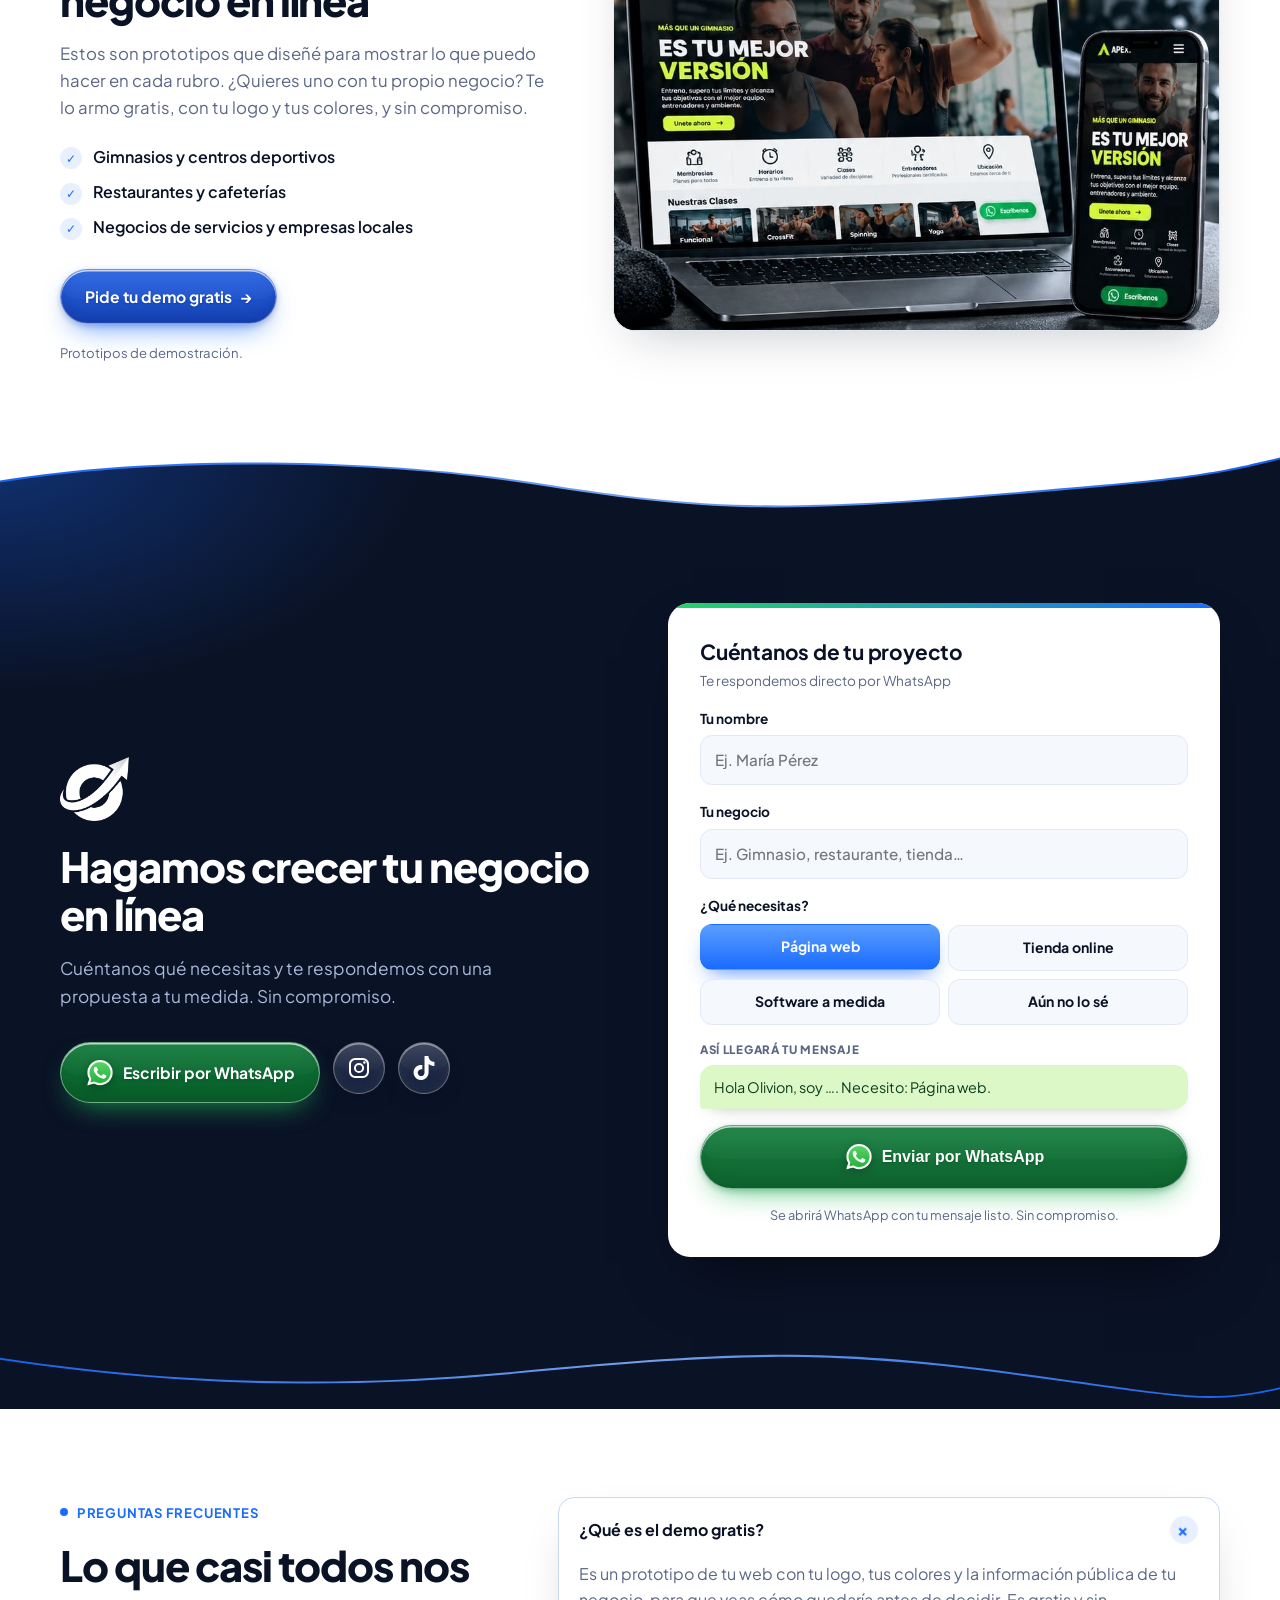
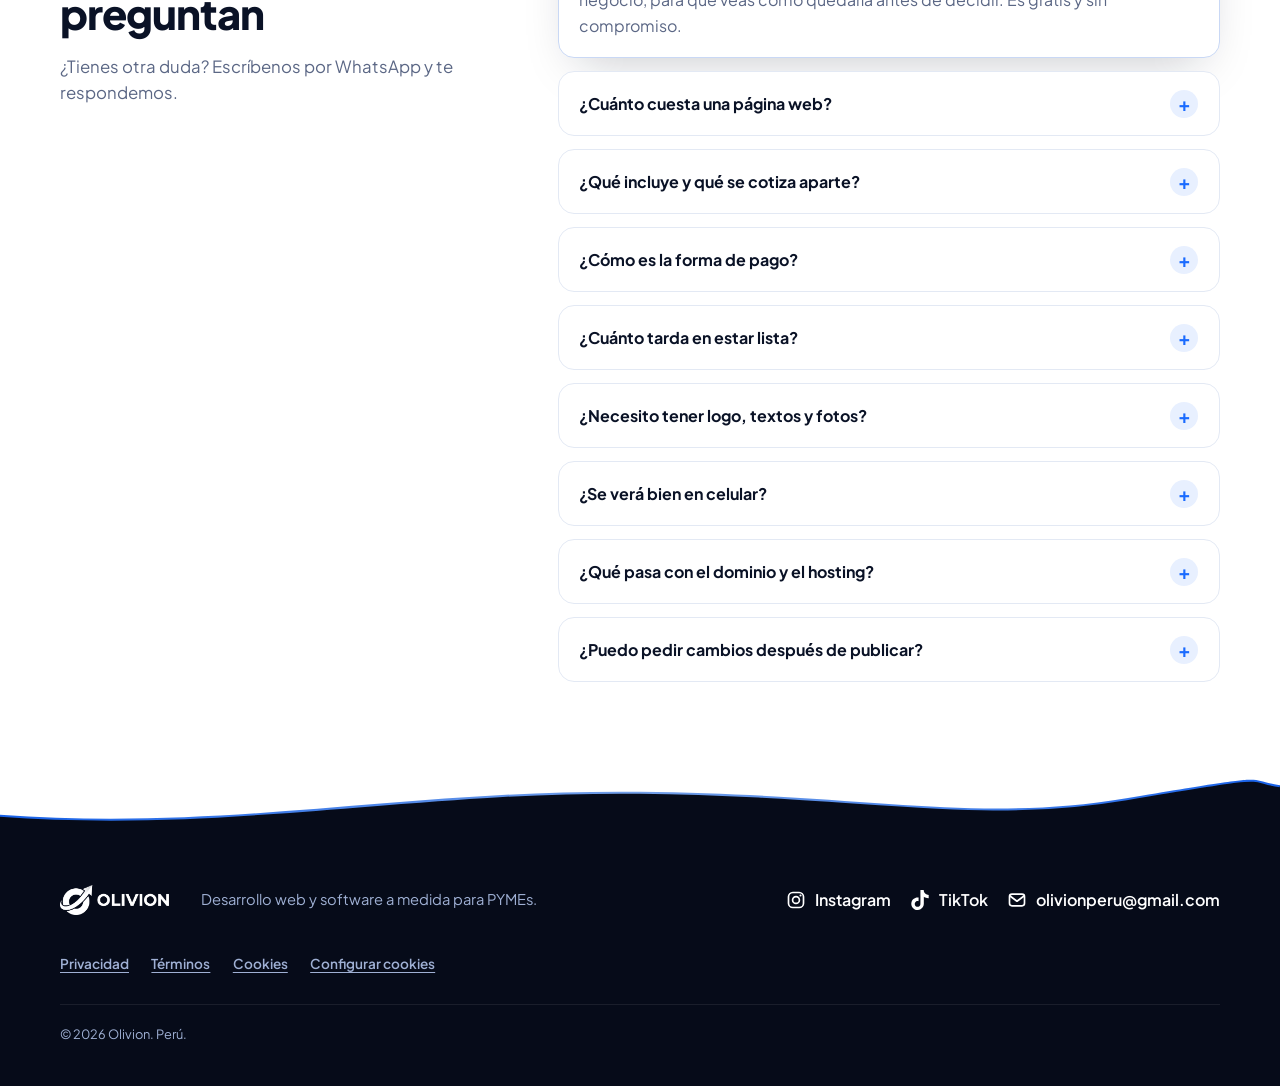
==== commit f9bc9b48: "SEO semana 1: titulo, H1 y meta con Lima, frase quien/que/donde, precios coherentes, JSON-LD complet" ====
--- a/index.html
+++ b/index.html
@@ -3,8 +3,8 @@
 <head>
 <meta charset="utf-8">
 <meta name="viewport" content="width=device-width, initial-scale=1">
-<title>Olivion | Desarrollo web y software a medida para PYMEs</title>
-<meta name="description" content="Páginas web, catálogos y software a medida para PYMEs de Lima y todo el Perú. Prototipo gratis antes de decidir y precios claros desde S/ 490.">
+<title>Páginas Web para Negocios en Lima desde S/ 490 | Olivion</title>
+<meta name="description" content="Diseño de páginas web en Lima para PYMEs: webs, catálogos y software a medida. Demo gratis antes de decidir. Desde S/ 490 (lanzamiento; luego S/ 590).">
 <meta name="theme-color" content="#0a1226">
 <meta property="og:title" content="Olivion | Tu negocio merece una web que trabaje por ti">
 <meta property="og:description" content="Desarrollo web y software a medida para PYMEs. Lima, Perú.">
@@ -29,40 +29,7 @@
 <link rel="stylesheet" href="styles.css">
 
 <!-- Datos estructurados: negocio + preguntas frecuentes (deben coincidir con el texto visible) -->
-<script type="application/ld+json">
-{
-  "@context": "https://schema.org",
-  "@graph": [
-    {
-      "@type": "ProfessionalService",
-      "@id": "https://olivionperu.com/#negocio",
-      "name": "Olivion",
-      "url": "https://olivionperu.com/",
-      "description": "Páginas web, catálogos y software a medida para PYMEs de Lima y todo el Perú.",
-      "image": "https://olivionperu.com/img/og-image.jpg",
-      "email": "olivionperu@gmail.com",
-      "telephone": "+51948448130",
-      "areaServed": [{ "@type": "City", "name": "Lima" }, { "@type": "Country", "name": "Perú" }],
-      "founder": { "@type": "Person", "name": "Pedro Olivera Novoa", "sameAs": ["https://www.linkedin.com/in/pedro-joaquin-olivera-novoa-2276a7305/"] },
-      "sameAs": ["https://www.instagram.com/olivion.pe/", "https://www.tiktok.com/@olivionperu"]
-    },
-    {
-      "@type": "FAQPage",
-      "mainEntity": [
-        { "@type": "Question", "name": "¿Qué es el demo gratis?", "acceptedAnswer": { "@type": "Answer", "text": "Es un prototipo de tu web con tu logo, tus colores y la información pública de tu negocio, para que veas cómo quedaría antes de decidir. Es gratis y sin compromiso." } },
-        { "@type": "Question", "name": "¿Cuánto cuesta una página web?", "acceptedAnswer": { "@type": "Answer", "text": "Una landing cuesta desde S/ 590, una web completa desde S/ 990 y un catálogo con pedidos por WhatsApp desde S/ 1,290. Los primeros 3 clientes fundadores tienen precio de lanzamiento: S/ 490, S/ 690 y S/ 890. Una tienda con carrito y pago online parte desde S/ 1,990 y el software a medida se cotiza después de un breve diagnóstico. El precio final se acuerda por escrito antes de empezar." } },
-        { "@type": "Question", "name": "¿Qué incluye y qué se cotiza aparte?", "acceptedAnswer": { "@type": "Answer", "text": "Todos los paquetes incluyen diseño con tu logo y colores, adaptación a celular, tablet y computadora, botón directo a WhatsApp y publicación en línea, con 1 ronda de revisión en Landing y 2 en Web completa o Catálogo. El dominio .com y el hosting del primer año van incluidos. Se cotiza aparte: fotografía profesional, redacción extensa de textos, rondas de revisión adicionales, el carrito y pago online, y blog o segundo idioma." } },
-        { "@type": "Question", "name": "¿Cómo es la forma de pago?", "acceptedAnswer": { "@type": "Answer", "text": "Trabajamos con un pago del 50% al empezar el proyecto y el 50% restante al entregarlo. Así ambos tenemos claridad desde el inicio." } },
-        { "@type": "Question", "name": "¿Cuánto tarda en estar lista?", "acceptedAnswer": { "@type": "Answer", "text": "Una landing suele tardar alrededor de una semana desde que nos entregas tu contenido (logo, textos y fotos). Una web completa, un catálogo o un sistema a medida toman más, y te confirmamos el plazo al cotizar." } },
-        { "@type": "Question", "name": "¿Necesito tener logo, textos y fotos?", "acceptedAnswer": { "@type": "Answer", "text": "Si ya los tienes, los usamos y la web sale con tu identidad. Si te falta algo, lo conversamos y te orientamos para ordenar tu contenido." } },
-        { "@type": "Question", "name": "¿Se verá bien en celular?", "acceptedAnswer": { "@type": "Answer", "text": "Sí. Todas nuestras páginas se adaptan a celular, tablet y computadora, y llevan un botón directo a tu WhatsApp." } },
-        { "@type": "Question", "name": "¿Qué pasa con el dominio y el hosting?", "acceptedAnswer": { "@type": "Answer", "text": "Landing, Web completa y Tienda o catálogo incluyen el dominio propio (.com) y el hosting durante el primer año, y el dominio queda a tu nombre. Desde el segundo año, el dominio se renueva a tu nombre (aprox. S/ 60 a S/ 110 al año) y el hosting va incluido con el mantenimiento mensual (desde S/ 79 al mes)." } },
-        { "@type": "Question", "name": "¿Puedo pedir cambios después de publicar?", "acceptedAnswer": { "@type": "Answer", "text": "Sí. El mantenimiento mensual, desde S/ 79 al mes, incluye hosting, hasta 2 cambios menores al mes, copia de seguridad y soporte por WhatsApp. A los clientes fundadores les regalamos los primeros 3 meses." } }
-      ]
-    }
-  ]
-}
-</script>
+<script type="application/ld+json">{"@context":"https://schema.org","@graph":[{"@type":"ProfessionalService","@id":"https://olivionperu.com/#organization","name":"Olivion","url":"https://olivionperu.com/","description":"Páginas web, catálogos y software a medida para PYMEs de Lima y todo el Perú.","slogan":"Tu negocio merece una web que trabaje por ti","logo":{"@id":"https://olivionperu.com/#logo"},"image":["https://olivionperu.com/img/og-image.jpg"],"email":"olivionperu@gmail.com","telephone":"+51948448130","address":{"@type":"PostalAddress","addressLocality":"Lima","addressRegion":"Lima","addressCountry":"PE"},"areaServed":[{"@type":"City","name":"Lima"},{"@type":"Country","name":"Perú"}],"priceRange":"S/ 490 - S/ 1,500","knowsAbout":["Diseño web","Desarrollo de software a medida","Catálogos en línea"],"contactPoint":[{"@type":"ContactPoint","contactType":"sales","telephone":"+51948448130","email":"olivionperu@gmail.com","availableLanguage":"es","areaServed":"PE"}],"founder":{"@id":"https://olivionperu.com/#pedro"},"sameAs":["https://www.instagram.com/olivion.pe/","https://www.tiktok.com/@olivionperu"],"hasOfferCatalog":{"@type":"OfferCatalog","name":"Paquetes de Olivion","itemListElement":[{"@type":"Offer","priceCurrency":"PEN","priceSpecification":{"@type":"PriceSpecification","minPrice":590,"priceCurrency":"PEN"},"description":"Precio normal desde S/ 590. Precio de lanzamiento S/ 490 para los primeros 3 clientes fundadores.","itemOffered":{"@type":"Service","name":"Landing","serviceType":"Diseño de página web de una sola página","description":"Una página con hasta 6 secciones, diseño con tu logo y colores, adaptada a celular, botón de WhatsApp, formulario de contacto, publicación en línea, dominio .com y hosting el primer año.","provider":{"@id":"https://olivionperu.com/#organization"},"areaServed":{"@type":"Country","name":"Perú"}}},{"@type":"Offer","priceCurrency":"PEN","priceSpecification":{"@type":"PriceSpecification","minPrice":990,"priceCurrency":"PEN"},"description":"Precio normal desde S/ 990. Precio de lanzamiento S/ 690 para los primeros 3 clientes fundadores.","itemOffered":{"@type":"Service","name":"Web completa","serviceType":"Diseño de sitio web de hasta 5 páginas","description":"Todo lo de Landing más hasta 5 páginas (Inicio, Nosotros, Servicios, Galería y Contacto), mapa, botón de llamada, SEO inicial, dominio .com y hosting el primer año.","provider":{"@id":"https://olivionperu.com/#organization"},"areaServed":{"@type":"Country","name":"Perú"}}},{"@type":"Offer","priceCurrency":"PEN","priceSpecification":{"@type":"PriceSpecification","minPrice":1290,"priceCurrency":"PEN"},"description":"Precio normal desde S/ 1,290. Precio de lanzamiento S/ 890 para los primeros 3 clientes fundadores.","itemOffered":{"@type":"Service","name":"Tienda o catálogo","serviceType":"Catálogo en línea con pedidos por WhatsApp","description":"Todo lo de Web completa más catálogo con categorías, carga inicial de hasta 30 productos y pedidos directos por WhatsApp. Carrito y pago online desde S/ 1,990, cotizado aparte.","provider":{"@id":"https://olivionperu.com/#organization"},"areaServed":{"@type":"Country","name":"Perú"}}},{"@type":"Offer","priceCurrency":"PEN","priceSpecification":{"@type":"PriceSpecification","minPrice":1500,"priceCurrency":"PEN"},"itemOffered":{"@type":"Service","name":"Software a medida","serviceType":"Desarrollo de software a medida","description":"Sistemas de pedidos o reservas, control de inventario, paneles y reportes, e integraciones. Se cotiza tras un breve diagnóstico.","provider":{"@id":"https://olivionperu.com/#organization"},"areaServed":{"@type":"Country","name":"Perú"}}}]}},{"@type":"ImageObject","@id":"https://olivionperu.com/#logo","url":"https://olivionperu.com/img/logo-dark.png","contentUrl":"https://olivionperu.com/img/logo-dark.png","width":475,"height":328,"caption":"Olivion"},{"@type":"Person","@id":"https://olivionperu.com/#pedro","name":"Pedro Olivera Novoa","jobTitle":"Fundador","image":"https://olivionperu.com/img/pedro.jpg","worksFor":{"@id":"https://olivionperu.com/#organization"},"sameAs":["https://www.linkedin.com/in/pedro-joaquin-olivera-novoa-2276a7305/"]},{"@type":"WebSite","@id":"https://olivionperu.com/#website","url":"https://olivionperu.com/","name":"Olivion","alternateName":"Olivion Perú","inLanguage":"es-PE","publisher":{"@id":"https://olivionperu.com/#organization"}},{"@type":"WebPage","@id":"https://olivionperu.com/#webpage","url":"https://olivionperu.com/","name":"Páginas Web para Negocios en Lima desde S/ 490 | Olivion","description":"Diseño de páginas web en Lima para PYMEs: webs, catálogos y software a medida. Demo gratis antes de decidir. Desde S/ 490 (lanzamiento; luego S/ 590).","inLanguage":"es-PE","isPartOf":{"@id":"https://olivionperu.com/#website"},"about":{"@id":"https://olivionperu.com/#organization"},"primaryImageOfPage":{"@type":"ImageObject","url":"https://olivionperu.com/img/og-image.jpg","width":1200,"height":630}},{"@type":"FAQPage","@id":"https://olivionperu.com/#faq","isPartOf":{"@id":"https://olivionperu.com/#webpage"},"mainEntity":[{"@type":"Question","name":"¿Qué es el demo gratis?","acceptedAnswer":{"@type":"Answer","text":"Es un prototipo de tu web con tu logo, tus colores y la información pública de tu negocio, para que veas cómo quedaría antes de decidir. Es gratis y sin compromiso."}},{"@type":"Question","name":"¿Cuánto cuesta una página web?","acceptedAnswer":{"@type":"Answer","text":"Ahora mismo, con el precio de lanzamiento para los primeros 3 clientes fundadores: Landing S/ 490, Web completa S/ 690 y Tienda o catálogo con pedidos por WhatsApp S/ 890. El precio normal después es S/ 590, S/ 990 y S/ 1,290. Una tienda con carrito y pago online parte desde S/ 1,990 y el software a medida desde S/ 1,500, cotizado tras un breve diagnóstico. El precio final se acuerda por escrito antes de empezar."}},{"@type":"Question","name":"¿Qué incluye y qué se cotiza aparte?","acceptedAnswer":{"@type":"Answer","text":"Los paquetes Landing, Web completa y Tienda o catálogo incluyen diseño con tu logo y colores, adaptación a celular, tablet y computadora, botón directo a WhatsApp y publicación en línea, con 1 ronda de revisión en Landing y 2 en Web completa o Catálogo. El dominio .com y el hosting del primer año van incluidos. Se cotiza aparte: fotografía profesional, redacción extensa de textos, rondas de revisión adicionales, el carrito y pago online, y blog o segundo idioma."}},{"@type":"Question","name":"¿Cómo es la forma de pago?","acceptedAnswer":{"@type":"Answer","text":"Trabajamos con un pago del 50% al empezar el proyecto y el 50% restante al entregarlo. Así ambos tenemos claridad desde el inicio."}},{"@type":"Question","name":"¿Cuánto tarda en estar lista?","acceptedAnswer":{"@type":"Answer","text":"Una landing suele tardar alrededor de una semana desde que nos entregas tu contenido (logo, textos y fotos). Una web completa, un catálogo o un sistema a medida toman más, y te confirmamos el plazo al cotizar."}},{"@type":"Question","name":"¿Necesito tener logo, textos y fotos?","acceptedAnswer":{"@type":"Answer","text":"Si ya los tienes, los usamos y la web sale con tu identidad. Si te falta algo, lo conversamos y te orientamos para ordenar tu contenido."}},{"@type":"Question","name":"¿Se verá bien en celular?","acceptedAnswer":{"@type":"Answer","text":"Sí. Todas nuestras páginas se adaptan a celular, tablet y computadora, y llevan un botón directo a tu WhatsApp."}},{"@type":"Question","name":"¿Qué pasa con el dominio y el hosting?","acceptedAnswer":{"@type":"Answer","text":"Landing, Web completa y Tienda o catálogo incluyen el dominio propio (.com) y el hosting durante el primer año, y el dominio queda a tu nombre. Desde el segundo año, el dominio se renueva a tu nombre (aprox. S/ 60 a S/ 110 al año) y el hosting va incluido con el mantenimiento mensual (desde S/ 79 al mes)."}},{"@type":"Question","name":"¿Puedo pedir cambios después de publicar?","acceptedAnswer":{"@type":"Answer","text":"Sí. El mantenimiento mensual, desde S/ 79 al mes, incluye hosting, hasta 2 cambios menores al mes, copia de seguridad y soporte por WhatsApp. A los clientes fundadores les regalamos los primeros 3 meses."}}]}]}</script>
 
 </head>
 <body>
@@ -96,9 +63,9 @@
 
   <div class="wrap hero__c">
     <p class="eyebrow eyebrow--l"><span class="dot dot--live"></span>Desarrollo web y software a medida</p>
-    <h1>Tu negocio merece una web que <em>trabaje por ti.</em></h1>
-    <p class="lead">Creamos páginas web y soluciones digitales para PYMEs: claras, rápidas y pensadas para que más clientes te encuentren y te escriban.</p>
-    <p class="lead lead--m">Webs claras y rápidas para que más clientes te escriban.</p>
+    <h1>Diseño de páginas web en Lima <em>que trabajan por ti.</em></h1>
+    <p class="lead">Olivion es un estudio de diseño web en Lima, Perú, dirigido por su fundador, Pedro Olivera Novoa. Creamos páginas web, catálogos con pedidos por WhatsApp y software a medida para PYMEs de Lima y todo el Perú. Precios en soles desde S/ 490, con dominio y hosting incluidos el primer año.</p>
+    <p class="lead lead--m">Estudio de diseño web en Lima, Perú. Páginas web, catálogos y software a medida para PYMEs, desde S/ 490.</p>
     <div class="hero__cta">
       <a href="#contacto" class="btn" data-demo target="_blank" rel="noopener">Pide tu demo gratis <span aria-hidden="true">→</span></a>
       <a href="#paquetes" class="btn btn--ghost">Ver precios</a>
@@ -107,7 +74,7 @@
       <li>Diseño a tu medida</li>
       <li>Se ve bien en celular</li>
       <li>Botón directo a WhatsApp</li>
-      <li class="ticks__deal">Landing desde <b>S/ 490</b> · precio de lanzamiento</li>
+      <li class="ticks__deal">Landing desde <b>S/ 490</b> · lanzamiento, luego S/ 590</li>
     </ul>
   </div>
 
@@ -445,11 +412,11 @@
       </details>
       <details class="faq__item" name="faq">
         <summary>¿Cuánto cuesta una página web?</summary>
-        <p>Una landing cuesta desde S/ 590, una web completa desde S/ 990 y un catálogo con pedidos por WhatsApp desde S/ 1,290. Los primeros 3 clientes fundadores tienen precio de lanzamiento: S/ 490, S/ 690 y S/ 890. Una tienda con carrito y pago online parte desde S/ 1,990 y el software a medida se cotiza después de un breve diagnóstico. El precio final se acuerda por escrito antes de empezar.</p>
+        <p>Ahora mismo, con el precio de lanzamiento para los primeros 3 clientes fundadores: Landing S/ 490, Web completa S/ 690 y Tienda o catálogo con pedidos por WhatsApp S/ 890. El precio normal después es S/ 590, S/ 990 y S/ 1,290. Una tienda con carrito y pago online parte desde S/ 1,990 y el software a medida desde S/ 1,500, cotizado tras un breve diagnóstico. El precio final se acuerda por escrito antes de empezar.</p>
       </details>
       <details class="faq__item" name="faq">
         <summary>¿Qué incluye y qué se cotiza aparte?</summary>
-        <p>Todos los paquetes incluyen diseño con tu logo y colores, adaptación a celular, tablet y computadora, botón directo a WhatsApp y publicación en línea, con 1 ronda de revisión en Landing y 2 en Web completa o Catálogo. El dominio .com y el hosting del primer año van incluidos. Se cotiza aparte: fotografía profesional, redacción extensa de textos, rondas de revisión adicionales, el carrito y pago online, y blog o segundo idioma.</p>
+        <p>Los paquetes Landing, Web completa y Tienda o catálogo incluyen diseño con tu logo y colores, adaptación a celular, tablet y computadora, botón directo a WhatsApp y publicación en línea, con 1 ronda de revisión en Landing y 2 en Web completa o Catálogo. El dominio .com y el hosting del primer año van incluidos. Se cotiza aparte: fotografía profesional, redacción extensa de textos, rondas de revisión adicionales, el carrito y pago online, y blog o segundo idioma.</p>
       </details>
       <details class="faq__item" name="faq">
         <summary>¿Cómo es la forma de pago?</summary>
--- a/styles.css
+++ b/styles.css
@@ -66,7 +66,7 @@
 .ticks li::before{content:"✓";color:#5aa2ff;font-weight:800;margin-right:.45rem}
 
 /* entrada del texto */
-.hero__c>*{opacity:0;transform:translateY(20px);animation:up .8s cubic-bezier(.2,.7,.2,1) forwards}
+.hero__c>*{transform:translateY(12px);animation:up .6s cubic-bezier(.2,.7,.2,1) forwards}
 .hero__c>:nth-child(1){animation-delay:.05s}.hero__c>:nth-child(2){animation-delay:.15s}.hero__c>:nth-child(3){animation-delay:.28s}.hero__c>:nth-child(4){animation-delay:.4s}.hero__c>:nth-child(5){animation-delay:.52s}
 @keyframes up{to{opacity:1;transform:none}}
 
@@ -197,7 +197,7 @@
 /* Botones */
 .btn{
   position:relative;isolation:isolate;overflow:hidden;
-  background:linear-gradient(180deg,rgba(78,146,255,.94),rgba(22,94,242,.9));
+  background:linear-gradient(180deg,rgba(30,92,224,.98),rgba(18,66,184,.97));
   -webkit-backdrop-filter:var(--glass-blur);backdrop-filter:var(--glass-blur);
   border:1px solid rgba(255,255,255,.4);
   box-shadow:
@@ -210,10 +210,10 @@
   transition:transform .25s cubic-bezier(.2,.8,.2,1),box-shadow .25s,filter .25s;
 }
 .btn::before{content:"";position:absolute;inset:0 0 46% 0;border-radius:inherit;z-index:-1;pointer-events:none;
-  background:linear-gradient(180deg,rgba(255,255,255,.42),rgba(255,255,255,.04))}
+  background:linear-gradient(180deg,rgba(255,255,255,.08),rgba(255,255,255,.02))}
 .btn::after{content:"";position:absolute;top:-10%;bottom:-10%;left:-70%;width:45%;z-index:-1;pointer-events:none;
   background:linear-gradient(100deg,transparent,rgba(255,255,255,.55),transparent);transform:skewX(-20deg);transition:left .8s cubic-bezier(.2,.8,.2,1)}
-.btn:hover{background:linear-gradient(180deg,rgba(96,158,255,.96),rgba(30,104,250,.92));transform:translateY(-2px) scale(1.02);filter:saturate(1.1)}
+.btn:hover{background:linear-gradient(180deg,rgba(36,100,232,.98),rgba(22,74,196,.97));transform:translateY(-2px) scale(1.02);filter:saturate(1.1)}
 .btn:hover::after{left:130%}
 .btn:active{transform:translateY(0) scale(.98)}
 .btn--sm{box-shadow:inset 0 1.5px 0 rgba(255,255,255,.7),inset 0 -8px 14px -6px rgba(0,30,130,.35),0 8px 18px -10px rgba(26,107,255,.8)}
@@ -225,10 +225,10 @@
 }
 .btn--ghost:hover,.hero .btn--ghost:hover{background:linear-gradient(180deg,rgba(255,255,255,.26),rgba(255,255,255,.1));border-color:rgba(255,255,255,.5)}
 .btn--wa{
-  background:linear-gradient(180deg,rgba(64,214,112,.94),rgba(24,160,76,.9));
+  background:linear-gradient(180deg,rgba(14,122,56,.98),rgba(10,96,43,.97));
   box-shadow:inset 0 1.5px 0 rgba(255,255,255,.7),inset 0 -12px 20px -6px rgba(0,80,30,.35),0 12px 28px -12px rgba(31,184,85,.85),0 2px 6px rgba(10,18,38,.22);
   text-shadow:0 1px 2px rgba(0,60,25,.4)}
-.btn--wa:hover{background:linear-gradient(180deg,rgba(84,226,128,.96),rgba(30,172,84,.92))}
+.btn--wa:hover{background:linear-gradient(180deg,rgba(18,134,62,.98),rgba(12,106,48,.97))}
 .btn--line{
   background:linear-gradient(180deg,rgba(255,255,255,.16),rgba(255,255,255,.05));
   border:1px solid rgba(255,255,255,.32);
@@ -334,7 +334,7 @@
 .plan.plan--hot:hover{transform:translateY(-18px)}
 .plan--hot .plan__for{color:#b3c2e0}
 .plan--hot .plan__list li::before{background:rgba(255,255,255,.14);color:#8fbcff}
-.plan__badge{position:absolute;top:-14px;left:50%;transform:translateX(-50%);padding:.35rem 1rem;border-radius:99px;background:linear-gradient(180deg,#5a9eff,#1a6bff);color:#fff;font-size:.75rem;font-weight:800;letter-spacing:.04em;white-space:nowrap;box-shadow:inset 0 1px 0 rgba(255,255,255,.6),0 10px 20px -8px rgba(26,107,255,.8)}
+.plan__badge{position:absolute;top:-14px;left:50%;transform:translateX(-50%);padding:.35rem 1rem;border-radius:99px;background:linear-gradient(180deg,#1e5ce0,#1242b8);color:#fff;font-size:.75rem;font-weight:800;letter-spacing:.04em;white-space:nowrap;box-shadow:inset 0 1px 0 rgba(255,255,255,.6),0 10px 20px -8px rgba(26,107,255,.8)}
 .plan--custom{background:linear-gradient(180deg,#f7faff,#fff);border-style:dashed;border-color:#bcd0f3}
 
 .plans__extra{margin-top:2.2rem;text-align:center;color:var(--muted)}
@@ -401,7 +401,7 @@
 .sk{width:30px;height:30px;display:block}
 .stack__a--gm .sk{width:34px;height:34px}
 
-.stack__cta{display:flex;align-items:center;gap:.6rem;background:linear-gradient(180deg,#3ddc7e,#1fa855);color:#fff;font-weight:700;font-size:.92rem;white-space:nowrap;padding:.85rem 1.3rem;border-radius:999px;box-shadow:0 10px 24px -8px rgba(0,0,0,.55),inset 0 1px 0 rgba(255,255,255,.35);transition:transform .25s cubic-bezier(.2,.8,.2,1),box-shadow .25s}
+.stack__cta{display:flex;align-items:center;gap:.6rem;background:linear-gradient(180deg,#0e7a38,#0a602b);color:#fff;font-weight:700;font-size:.92rem;white-space:nowrap;padding:.85rem 1.3rem;border-radius:999px;box-shadow:0 10px 24px -8px rgba(0,0,0,.55),inset 0 1px 0 rgba(255,255,255,.35);transition:transform .25s cubic-bezier(.2,.8,.2,1),box-shadow .25s}
 .stack__cta .sk{width:22px;height:22px;flex:none}
 .stack__cta:hover{transform:translateY(-3px) scale(1.04);box-shadow:0 16px 30px -8px rgba(0,0,0,.6),inset 0 1px 0 rgba(255,255,255,.35)}
 @media (max-width:560px){
@@ -769,3 +769,30 @@
 .slot--taken>span{background:linear-gradient(180deg,#6b7794,#454f6b);box-shadow:none}
 .slot--taken .live{background:#ff6b6b;box-shadow:none;animation:none}
 .slot--taken:hover{transform:none}
+
+/* ===== SEO/UX semana 1: toques de 48px, banner de cookies, paginas legales, errores de formulario ===== */
+.foot__in a,.foot__legal a,.foot__legal button{min-height:48px;display:inline-flex;align-items:center}
+.faq__item summary{min-height:48px}
+.ck__b button{min-height:48px}
+.burger{width:48px;height:48px}
+@media (max-width:760px){
+  .stack__a{width:48px;height:48px}
+  .stack__a .sk{width:24px;height:24px}
+  .stack__a--gm .sk{width:28px;height:28px}
+}
+@media (max-width:560px){
+  .ck{padding:.9rem 1rem;font-size:.84rem}
+  html.has-ck .stack{bottom:calc(var(--ckh,190px) + 22px)}
+  html.has-ck .stack__a{display:none}
+}
+.legal{padding-top:7rem}
+@media (max-width:760px){.legal{padding-top:6rem}}
+.form__err:not([hidden]){display:block;color:#c62828;font-size:.88rem;font-weight:600;margin:-.35rem 0 .8rem}
+.form input[aria-invalid="true"]{border-color:#c62828}
+@media (max-width:600px){
+  .legal table,.legal tbody,.legal tr,.legal td{display:block;width:100%}
+  .legal tr:first-child{display:none}
+  .legal tr{border:1px solid var(--line);border-radius:12px;margin-bottom:.8rem;padding:.35rem .1rem}
+  .legal td{border:0;padding:.3rem .9rem}
+  .legal td::before{content:attr(data-label);display:block;font-size:.72rem;font-weight:800;letter-spacing:.05em;text-transform:uppercase;color:var(--muted)}
+}
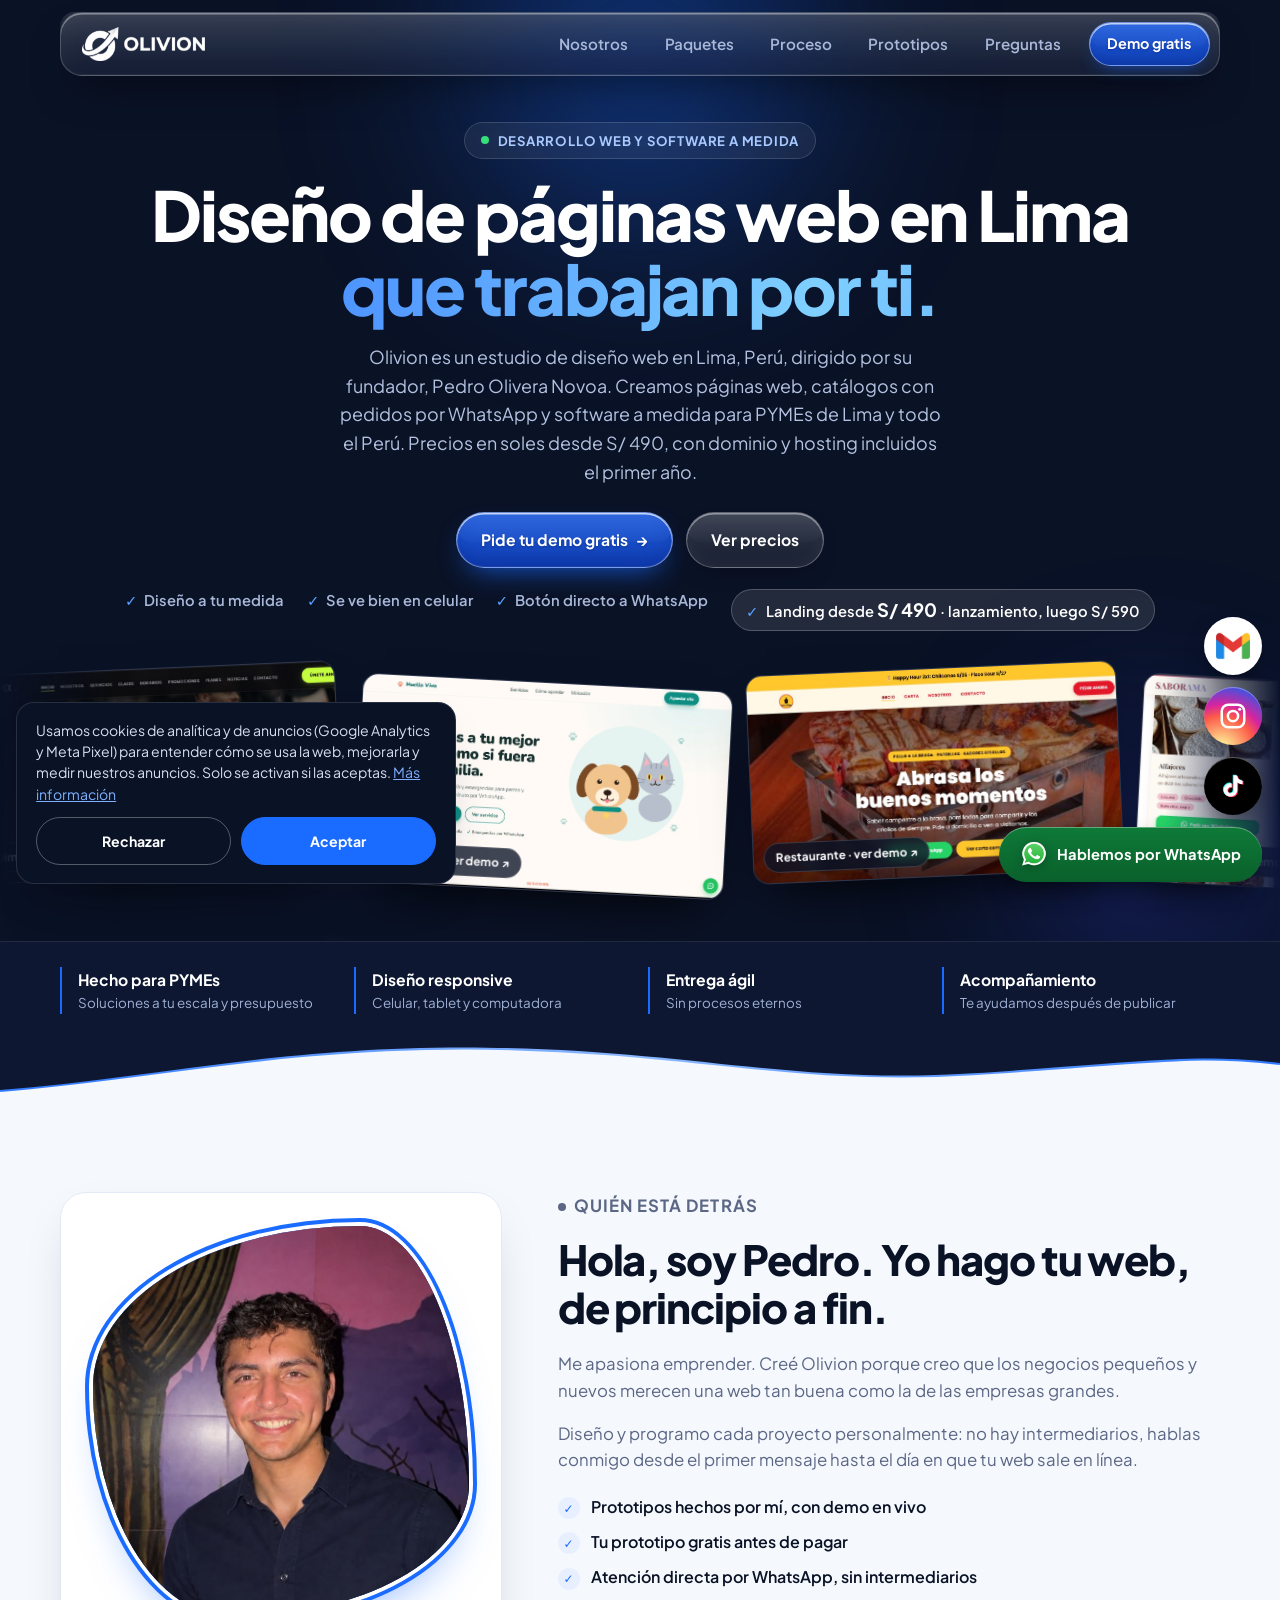
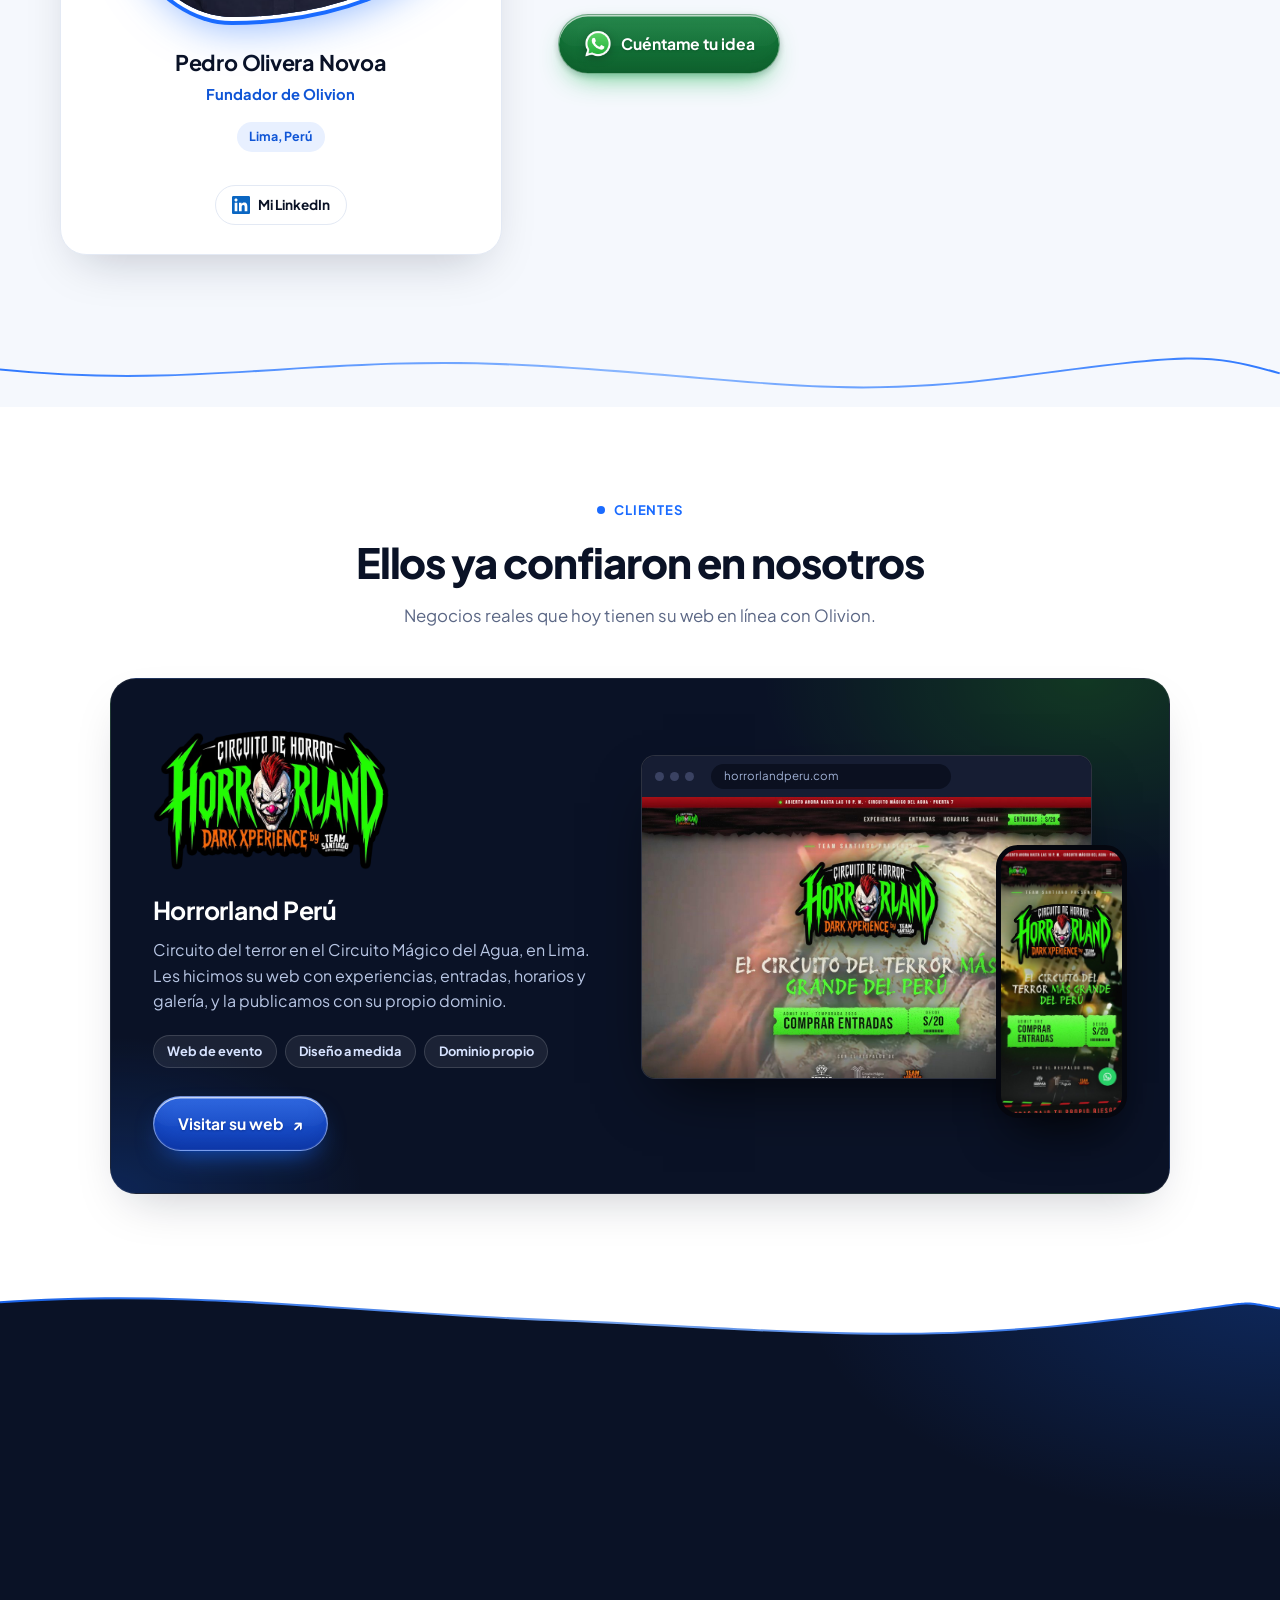
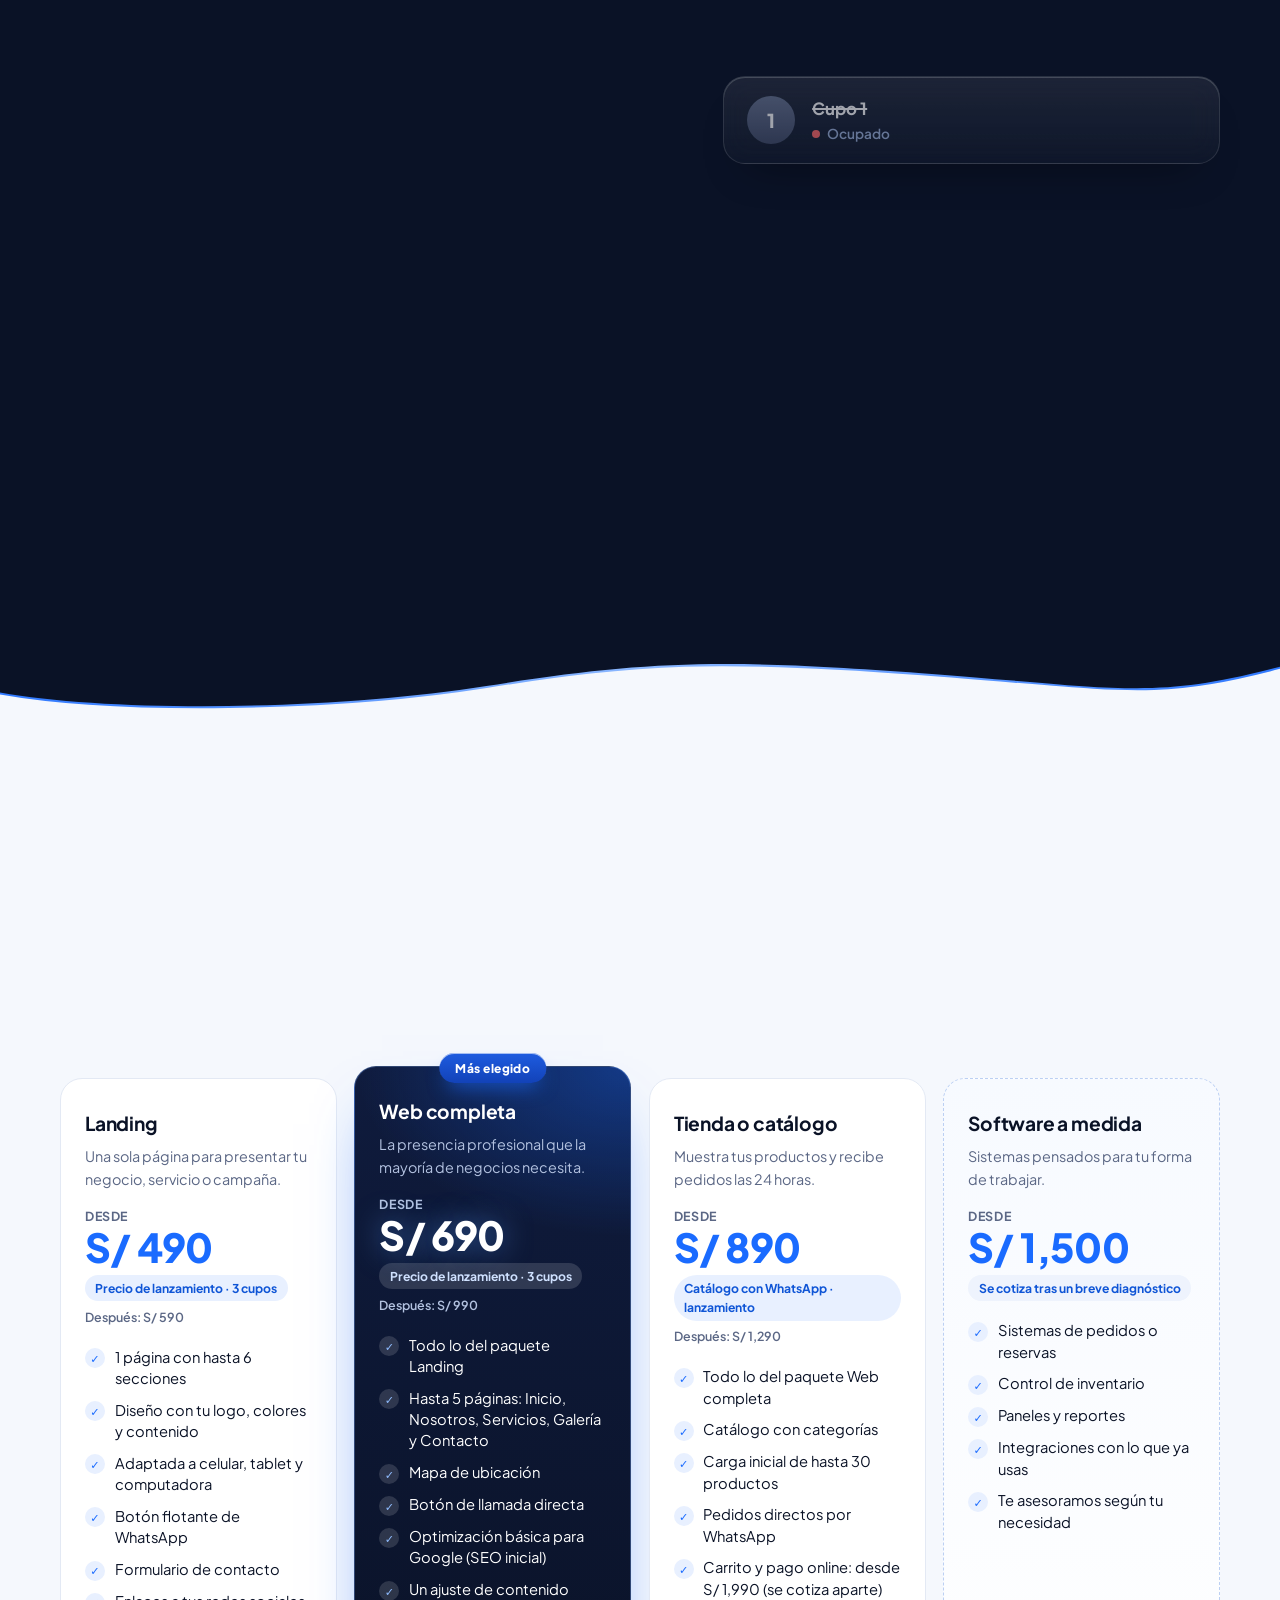
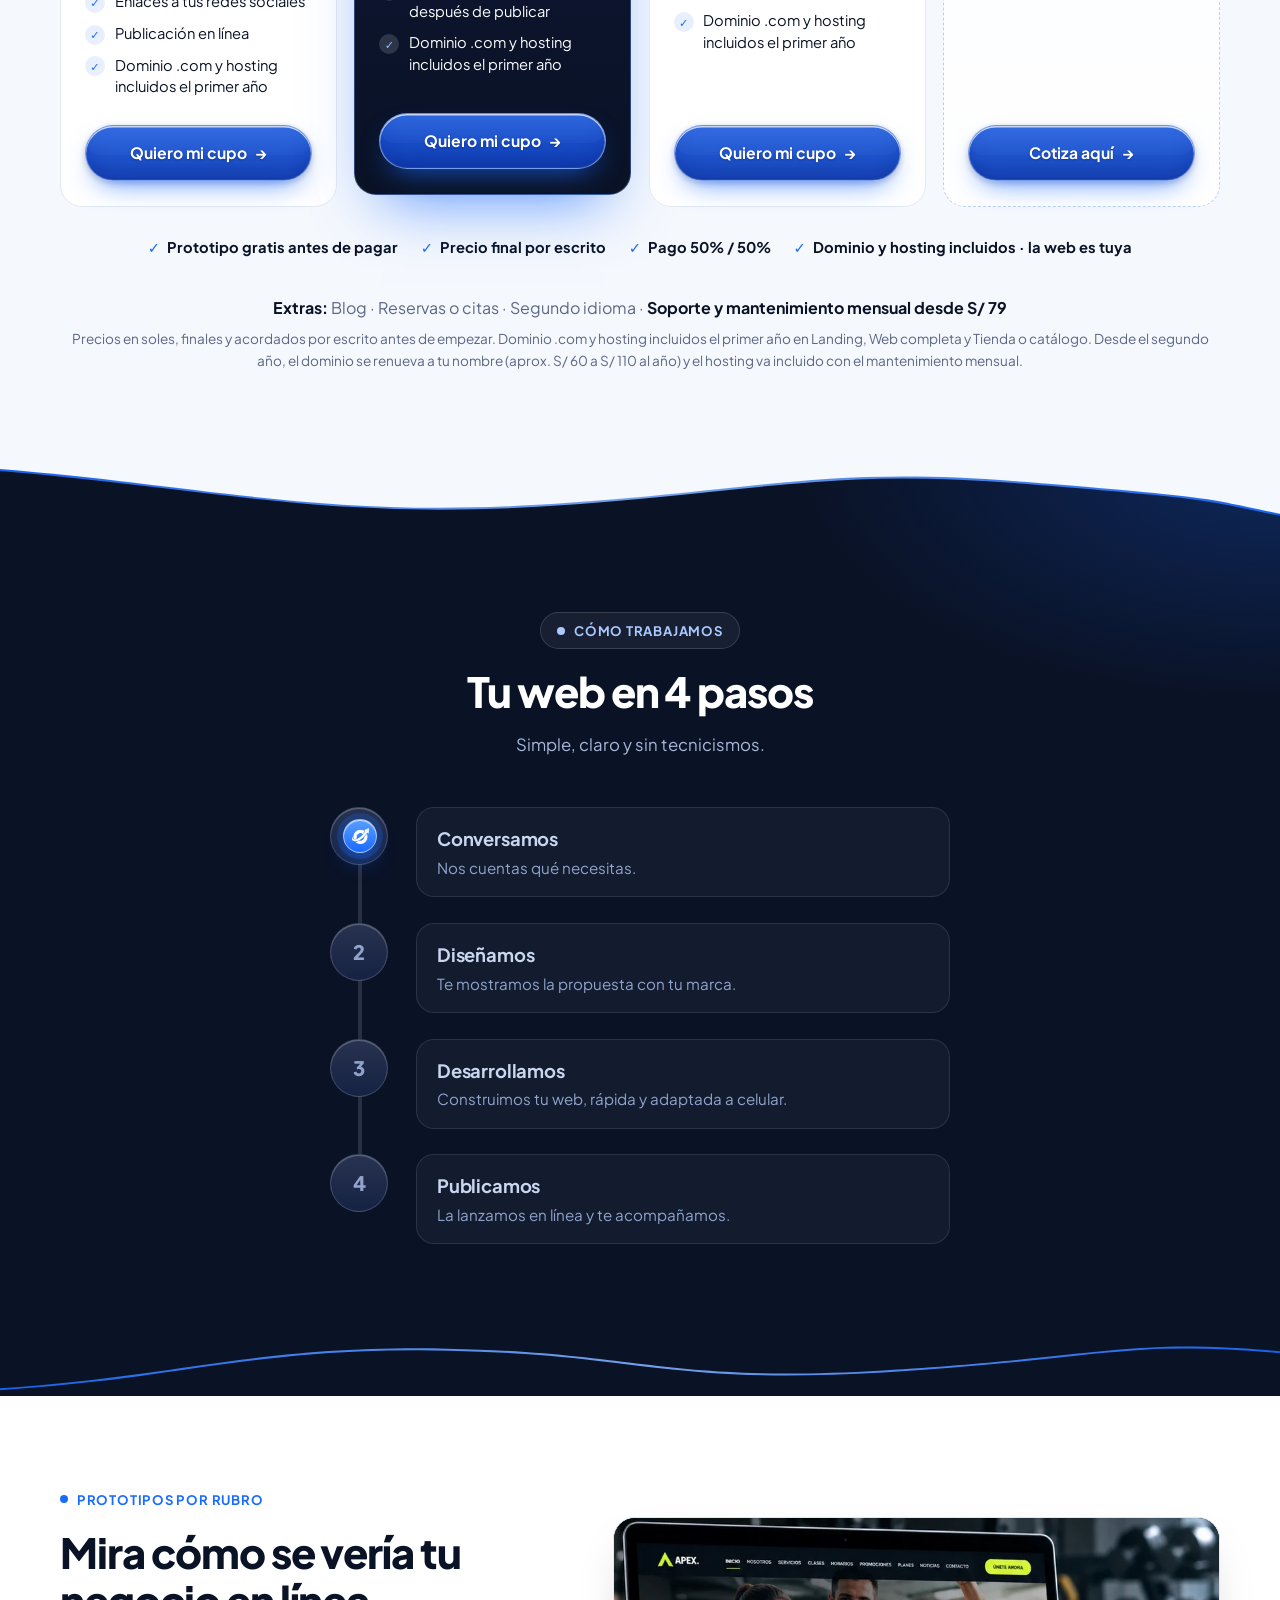
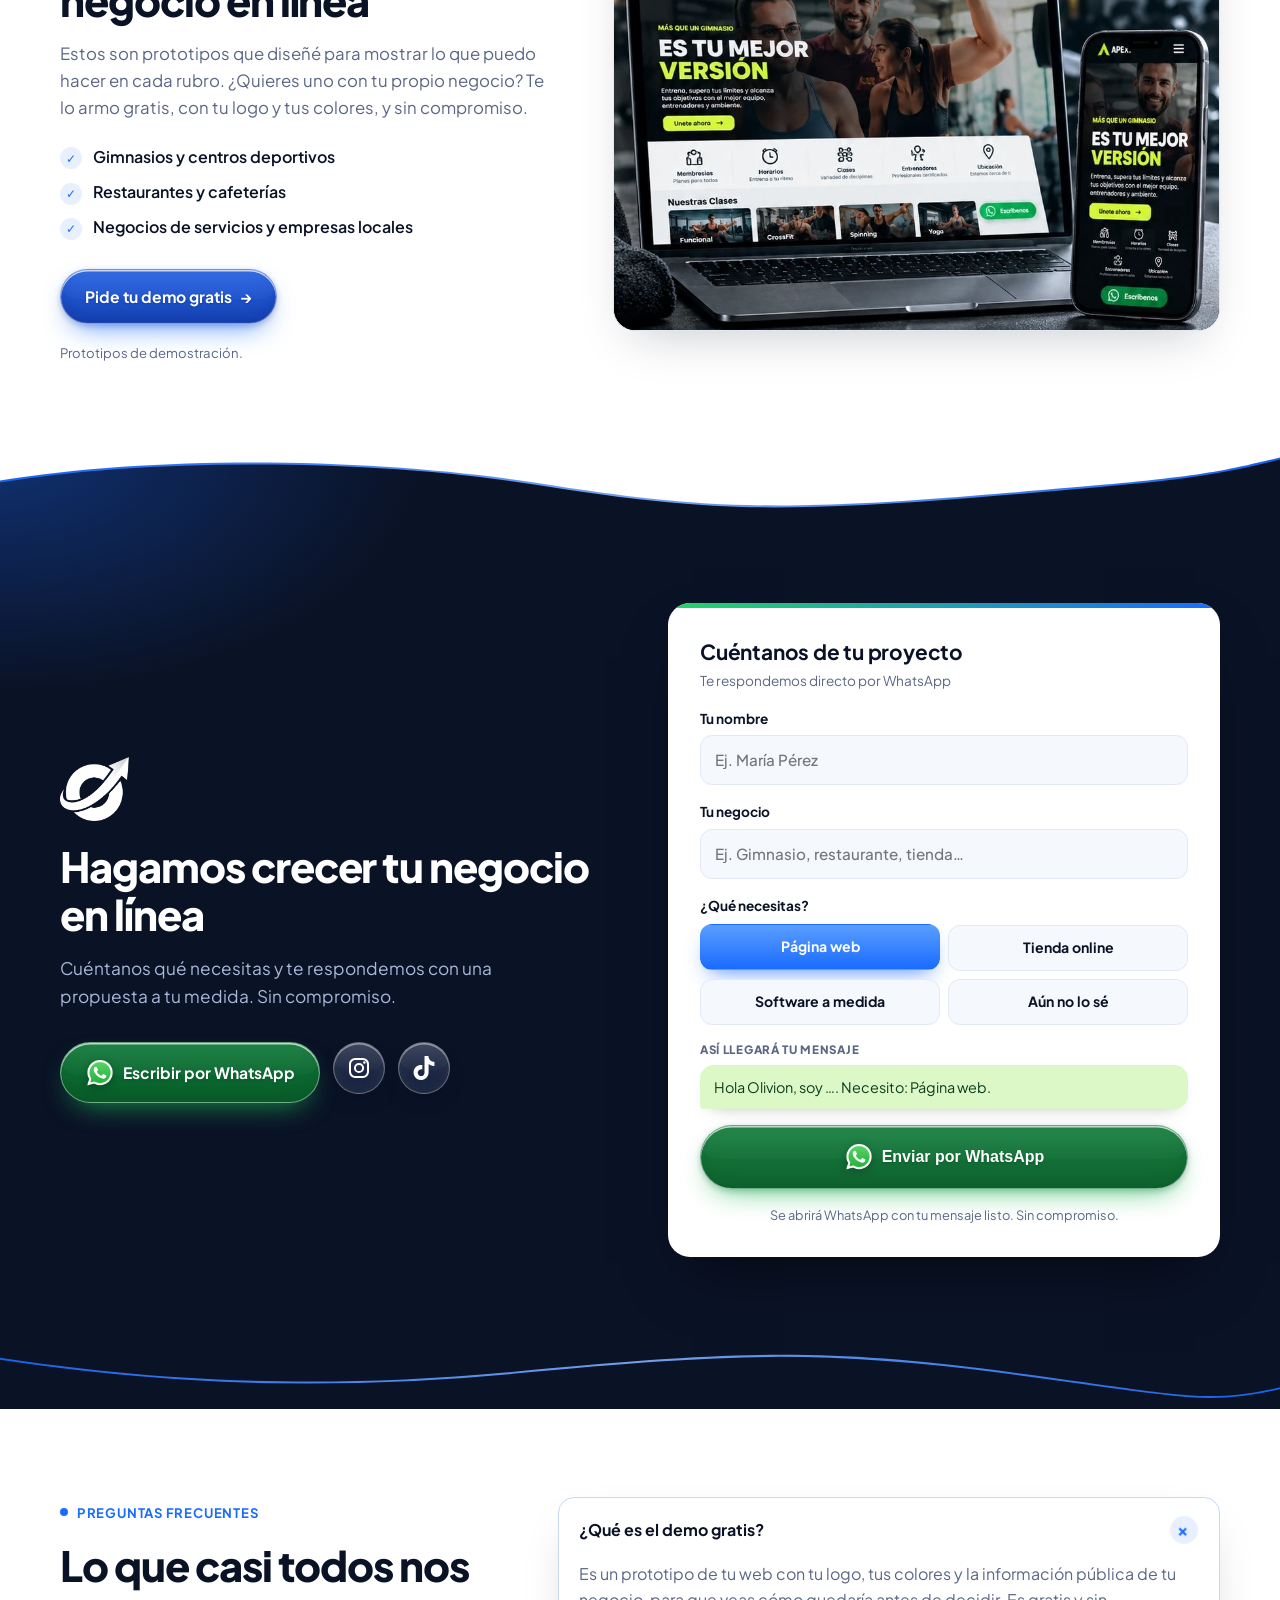
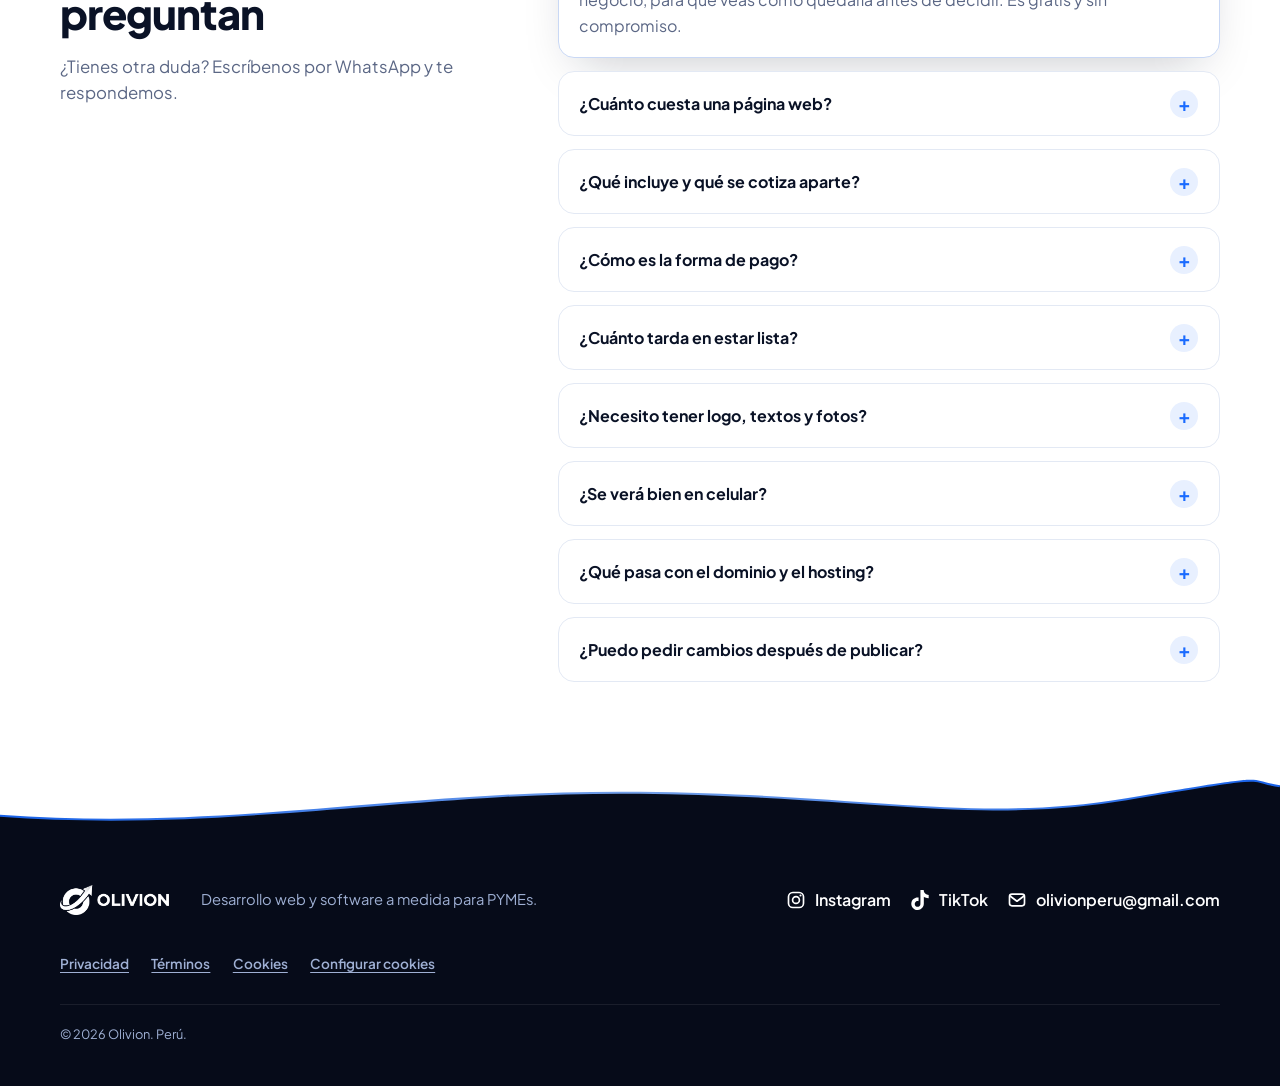
==== commit 33e4cdd6: "Quita del carrusel la tarjeta Publicidad y borra su imagen: no hay autorizacion de la marca Co-Autho" ====
--- a/index.html
+++ b/index.html
@@ -90,7 +90,6 @@
         <figure class="mq__card"><a class="mq__a" href="https://demo-fogon.vercel.app/" target="_blank" rel="noopener" aria-label="Ver demo del restaurante"></a><img src="img/proyecto-restaurante.jpg" alt="Web de una pollería y parrilla"><figcaption>Restaurante · ver demo ↗</figcaption></figure>
         <figure class="mq__card"><a class="mq__a" href="https://saborama.netlify.app/" target="_blank" rel="noopener" aria-label="Ver demo de la repostería"></a><img src="img/proyecto-reposteria.jpg" alt="Web de una repostería con pedidos por WhatsApp"><figcaption>Repostería · ver demo ↗</figcaption></figure>
         <figure class="mq__card"><a class="mq__a" href="https://micasitaterapeutica.netlify.app/" target="_blank" rel="noopener" aria-label="Ver demo del centro terapéutico"></a><img src="img/proyecto-centro-terapeutico.jpg" alt="Web de un centro terapéutico infantil"><figcaption>Centro terapéutico · ver demo ↗</figcaption></figure>
-        <figure class="mq__card"><img src="img/proyecto-publicidad.jpg" alt="Web de una empresa de publicidad exterior"><figcaption>Publicidad</figcaption></figure>
       </div>
     </div>
   </div>
